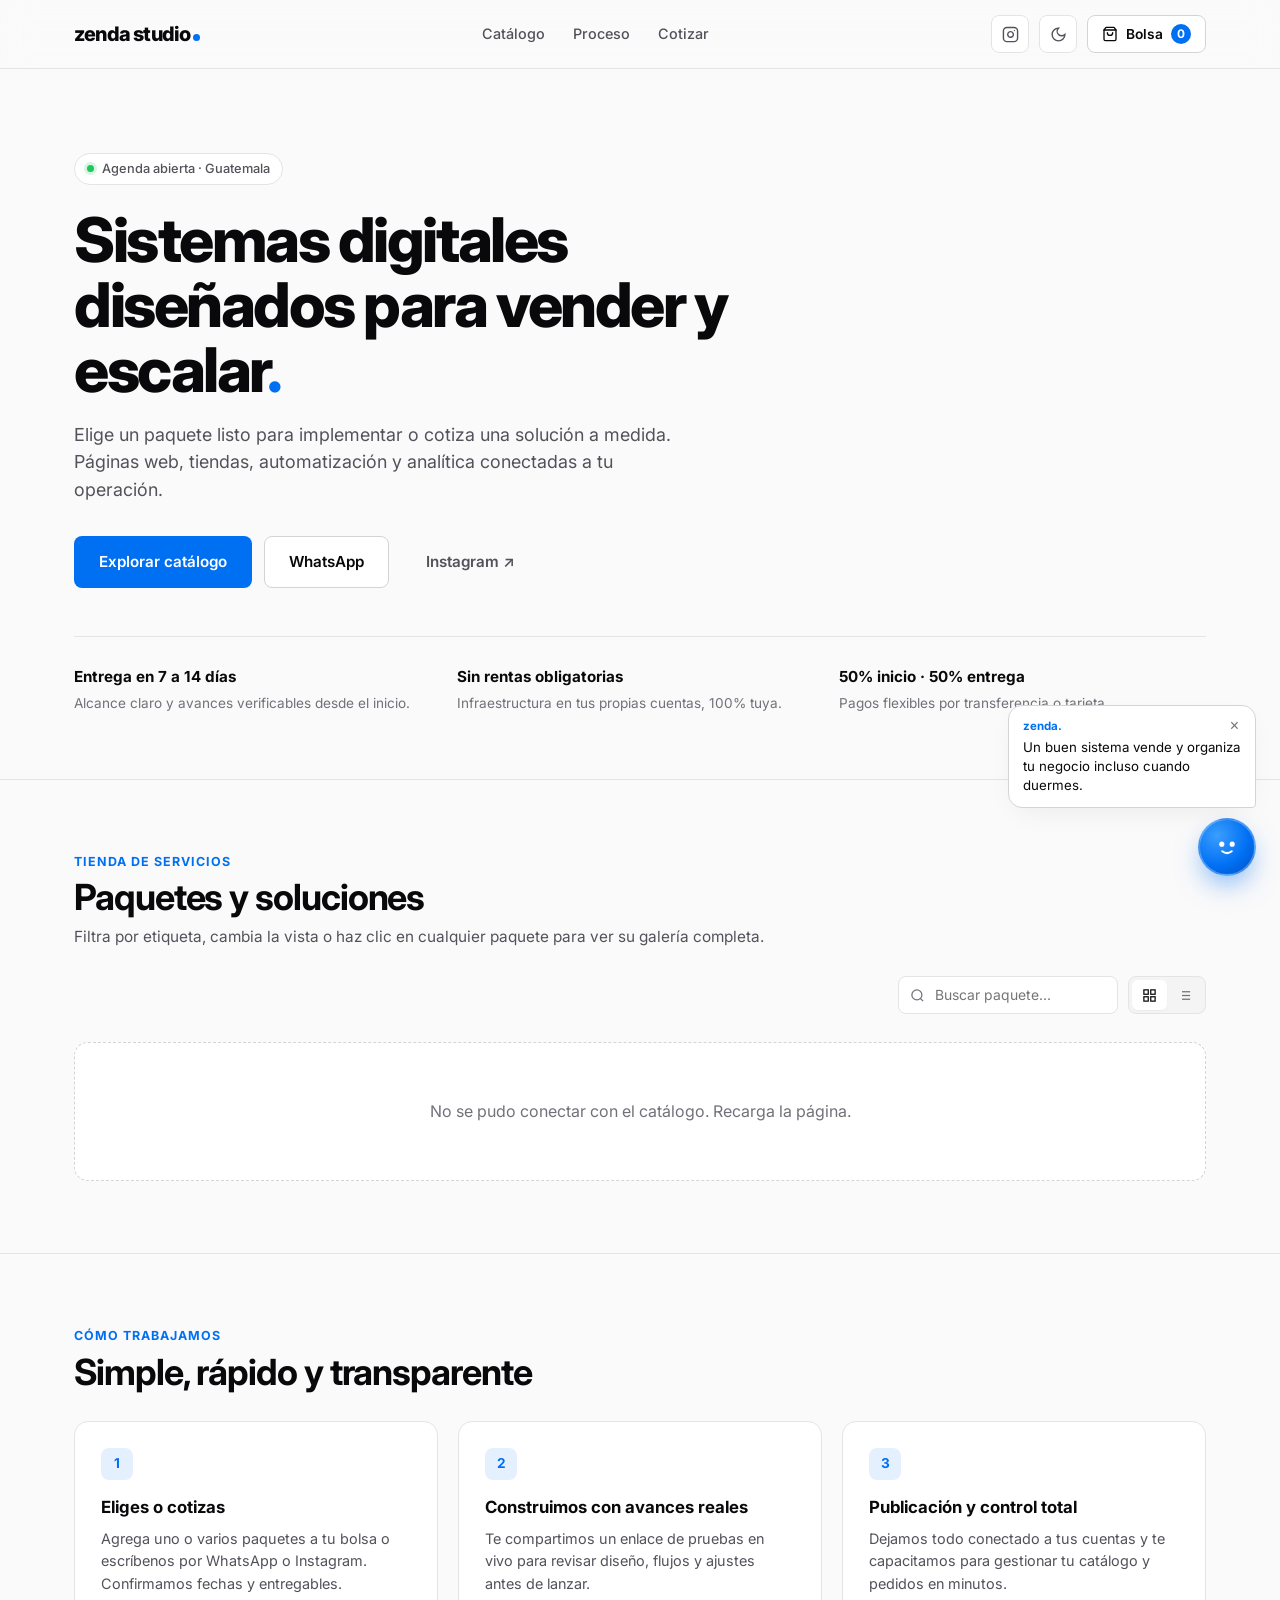
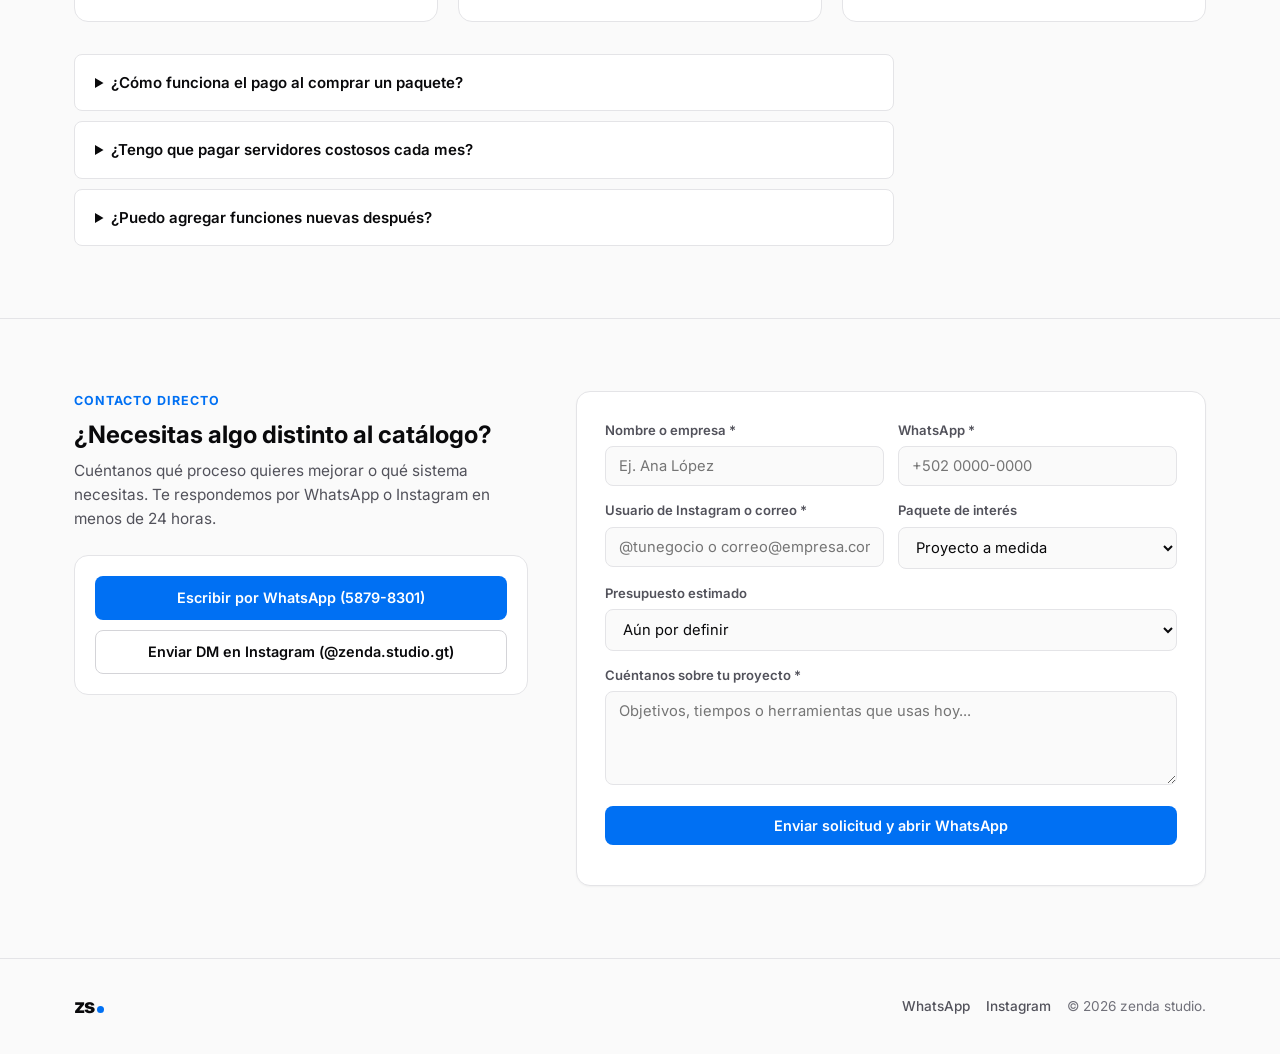
==== docs/index.html @ 456b0c7e "Agregar carita interactiva de marca, Instagram, WhatsApp 58798301 y animaciones suaves" ====
<!DOCTYPE html>
<html lang="es" data-theme="light">
<head>
  <meta charset="UTF-8" />
  <meta name="viewport" content="width=device-width, initial-scale=1.0" />
  <title>zenda studio. — Sistemas Web y Soluciones Digitales</title>
  <meta name="description" content="Tienda de paquetes de desarrollo web, automatización, analítica y sistemas a medida por Zenda Studio." />
  <link rel="preconnect" href="https://fonts.googleapis.com">
  <link href="https://fonts.googleapis.com/css2?family=Inter:wght@400;500;600;700;800&display=swap" rel="stylesheet">
  <link rel="stylesheet" href="css/styles.css" />
</head>
<body>
  <div id="promo-bar" class="promo-bar" hidden></div>

  <header class="navbar">
    <div class="container nav-inner">
      <a href="#" class="brand-logo"><span>zenda studio</span><span class="brand-dot"></span></a>

      <nav class="nav-center">
        <a href="#catalogo">Catálogo</a>
        <a href="#proceso">Proceso</a>
        <a href="#cotizar">Cotizar</a>
      </nav>

      <div class="nav-actions">
        <a href="https://www.instagram.com/zenda.studio.gt/" target="_blank" rel="noopener" class="icon-btn" title="Instagram @zenda.studio.gt" aria-label="Instagram">
          <svg width="17" height="17" viewBox="0 0 24 24" fill="none" stroke="currentColor" stroke-width="2" stroke-linecap="round" stroke-linejoin="round"><rect width="20" height="20" x="2" y="2" rx="5" ry="5"/><path d="M16 11.37A4 4 0 1 1 12.63 8 4 4 0 0 1 16 11.37z"/><line x1="17.5" x2="17.51" y1="6.5" y2="6.5"/></svg>
        </a>
        <button id="theme-toggle" class="icon-btn" type="button" title="Cambiar tema" aria-label="Cambiar modo oscuro o claro"></button>
        <button id="cart-open-btn" class="cart-trigger" type="button">
          <svg width="16" height="16" viewBox="0 0 24 24" fill="none" stroke="currentColor" stroke-width="2" stroke-linecap="round" stroke-linejoin="round"><path d="M6 2 3 6v14a2 2 0 0 0 2 2h14a2 2 0 0 0 2-2V6l-3-4Z"/><path d="M3 6h18"/><path d="M16 10a4 4 0 0 1-8 0"/></svg>
          <span>Bolsa</span>
          <span id="cart-count" class="cart-count">0</span>
        </button>
      </div>
    </div>
  </header>

  <main>
    <section class="hero">
      <div class="container">
        <div class="hero-wrap reveal in-view">
          <div class="hero-pill">
            <span class="status-dot"></span>
            <span>Agenda abierta &middot; Guatemala</span>
          </div>
          <h1 id="hero-title">Sistemas digitales diseñados para vender y escalar<span class="text-accent">.</span></h1>
          <p id="hero-subtitle">Elige un paquete listo para implementar o cotiza una solución a medida. Páginas web, tiendas, automatización y analítica conectadas a tu operación.</p>
          <div class="hero-actions">
            <a href="#catalogo" class="btn btn-primary btn-lg">Explorar catálogo</a>
            <a href="#" id="hero-whatsapp" class="btn btn-secondary btn-lg" target="_blank" rel="noopener">WhatsApp</a>
            <a href="https://www.instagram.com/zenda.studio.gt/" id="hero-instagram" class="btn btn-ghost btn-lg" target="_blank" rel="noopener">Instagram &nearr;</a>
          </div>
        </div>

        <div class="trust-bar reveal">
          <div class="trust-item">
            <strong>Entrega en 7 a 14 días</strong>
            <span>Alcance claro y avances verificables desde el inicio.</span>
          </div>
          <div class="trust-item">
            <strong>Sin rentas obligatorias</strong>
            <span>Infraestructura en tus propias cuentas, 100% tuya.</span>
          </div>
          <div class="trust-item">
            <strong>50% inicio · 50% entrega</strong>
            <span>Pagos flexibles por transferencia o tarjeta.</span>
          </div>
        </div>
      </div>
    </section>

    <section id="catalogo" class="section">
      <div class="container">
        <div class="section-header reveal">
          <div>
            <span class="section-kicker">Tienda de servicios</span>
            <h2>Paquetes y soluciones</h2>
            <p class="section-sub">Filtra por etiqueta, cambia la vista o haz clic en cualquier paquete para ver su galería completa.</p>
          </div>
        </div>

        <div class="catalog-toolbar reveal">
          <div id="filtros-categorias" class="tag-bar"></div>

          <div class="toolbar-right">
            <div class="search-box">
              <svg width="15" height="15" viewBox="0 0 24 24" fill="none" stroke="currentColor" stroke-width="2"><circle cx="11" cy="11" r="8"/><path d="m21 21-4.3-4.3"/></svg>
              <input type="search" id="search-input" placeholder="Buscar paquete..." />
            </div>

            <div class="view-switch" role="group" aria-label="Tipo de vista">
              <button type="button" class="active" data-view="grid" title="Vista cuadrícula">
                <svg width="15" height="15" viewBox="0 0 24 24" fill="none" stroke="currentColor" stroke-width="2"><rect x="3" y="3" width="7" height="7"/><rect x="14" y="3" width="7" height="7"/><rect x="14" y="14" width="7" height="7"/><rect x="3" y="14" width="7" height="7"/></svg>
              </button>
              <button type="button" data-view="list" title="Vista lista">
                <svg width="15" height="15" viewBox="0 0 24 24" fill="none" stroke="currentColor" stroke-width="2"><line x1="8" y1="6" x2="21" y2="6"/><line x1="8" y1="12" x2="21" y2="12"/><line x1="8" y1="18" x2="21" y2="18"/><line x1="3" y1="6" x2="3.01" y2="6"/><line x1="3" y1="12" x2="3.01" y2="12"/><line x1="3" y1="18" x2="3.01" y2="18"/></svg>
              </button>
            </div>
          </div>
        </div>

        <div id="catalogo-grid" class="catalog-grid">
          <div class="empty-state">Cargando catálogo...</div>
        </div>
      </div>
    </section>

    <section id="proceso" class="section">
      <div class="container">
        <div class="section-header reveal">
          <div>
            <span class="section-kicker">Cómo trabajamos</span>
            <h2>Simple, rápido y transparente</h2>
          </div>
        </div>

        <div class="steps-grid reveal">
          <div class="step-card">
            <span class="step-num">1</span>
            <h3>Eliges o cotizas</h3>
            <p>Agrega uno o varios paquetes a tu bolsa o escríbenos por WhatsApp o Instagram. Confirmamos fechas y entregables.</p>
          </div>
          <div class="step-card">
            <span class="step-num">2</span>
            <h3>Construimos con avances reales</h3>
            <p>Te compartimos un enlace de pruebas en vivo para revisar diseño, flujos y ajustes antes de lanzar.</p>
          </div>
          <div class="step-card">
            <span class="step-num">3</span>
            <h3>Publicación y control total</h3>
            <p>Dejamos todo conectado a tus cuentas y te capacitamos para gestionar tu catálogo y pedidos en minutos.</p>
          </div>
        </div>

        <div class="faq-list reveal">
          <details class="faq-item">
            <summary>¿Cómo funciona el pago al comprar un paquete?</summary>
            <p>Confirmas tu pedido en la bolsa, se genera tu orden y puedes iniciar con el 50% de anticipo (transferencia o link de pago) y el 50% restante contra entrega.</p>
          </details>
          <details class="faq-item">
            <summary>¿Tengo que pagar servidores costosos cada mes?</summary>
            <p>En nuestros paquetes estándar trabajamos con infraestructura cloud de costo cero de mantenimiento mensual, pagando solo tu dominio si deseas uno propio.</p>
          </details>
          <details class="faq-item">
            <summary>¿Puedo agregar funciones nuevas después?</summary>
            <p>Sí, todo queda modular para escalar con integraciones de CRM, WhatsApp, facturación o reportes cuando tu negocio lo necesite.</p>
          </details>
        </div>
      </div>
    </section>

    <section id="cotizar" class="section">
      <div class="container quote-grid reveal">
        <div>
          <span class="section-kicker">Contacto directo</span>
          <h2>¿Necesitas algo distinto al catálogo?</h2>
          <p class="section-sub">Cuéntanos qué proceso quieres mejorar o qué sistema necesitas. Te respondemos por WhatsApp o Instagram en menos de 24 horas.</p>

          <div class="contact-card">
            <a href="#" id="direct-whatsapp" class="btn btn-primary btn-full" target="_blank" rel="noopener">Escribir por WhatsApp (5879-8301)</a>
            <a href="https://www.instagram.com/zenda.studio.gt/" id="direct-instagram" class="btn btn-secondary btn-full" target="_blank" rel="noopener">Enviar DM en Instagram (@zenda.studio.gt)</a>
          </div>
        </div>

        <form id="quote-form" class="form-card">
          <div class="form-row">
            <div class="field"><label for="nombre">Nombre o empresa *</label><input type="text" id="nombre" required placeholder="Ej. Ana López" /></div>
            <div class="field"><label for="telefono">WhatsApp *</label><input type="tel" id="telefono" required placeholder="+502 0000-0000" /></div>
          </div>
          <div class="form-row">
            <div class="field"><label for="correo">Usuario de Instagram o correo *</label><input type="text" id="correo" required placeholder="@tunegocio o correo@empresa.com" /></div>
            <div class="field"><label for="paquete">Paquete de interés</label><select id="paquete"><option value="Proyecto a medida">Proyecto a medida</option></select></div>
          </div>
          <div class="field">
            <label for="presupuesto">Presupuesto estimado</label>
            <select id="presupuesto">
              <option value="Por definir">Aún por definir</option>
              <option value="Menos de Q1,500">Menos de Q1,500</option>
              <option value="Q1,500 - Q3,500">Q1,500 - Q3,500</option>
              <option value="Q3,500 - Q7,000">Q3,500 - Q7,000</option>
              <option value="Más de Q7,000">Más de Q7,000</option>
            </select>
          </div>
          <div class="field"><label for="mensaje">Cuéntanos sobre tu proyecto *</label><textarea id="mensaje" rows="4" required placeholder="Objetivos, tiempos o herramientas que usas hoy..."></textarea></div>
          <button type="submit" id="btn-submit" class="btn btn-primary btn-full">Enviar solicitud y abrir WhatsApp</button>
          <p id="form-status" class="status-msg"></p>
        </form>
      </div>
    </section>
  </main>

  <footer class="footer">
    <div class="container footer-inner">
      <div class="brand-logo"><span>zs</span><span id="secret-dot" class="brand-dot" title="zenda studio"></span></div>
      <div class="footer-links">
        <a href="#" id="footer-whatsapp" target="_blank" rel="noopener">WhatsApp</a>
        <a href="https://www.instagram.com/zenda.studio.gt/" target="_blank" rel="noopener">Instagram</a>
        <span>&copy; <span id="year"></span> zenda studio.</span>
      </div>
    </div>
  </footer>

  <!-- Carrito deslizable -->
  <div id="cart-overlay" class="overlay" hidden>
    <aside class="drawer" role="dialog" aria-label="Bolsa de compra">
      <div class="drawer-header">
        <div>
          <h3 style="font-size:1.15rem;">Tu bolsa</h3>
          <span style="font-size:0.82rem; color:var(--text-muted);">Revisa tus paquetes y confirma tu orden</span>
        </div>
        <button id="cart-close-btn" class="icon-btn" type="button">&times;</button>
      </div>

      <div id="cart-items" class="cart-list"></div>

      <div id="cart-checkout-area" hidden>
        <div class="cart-total-row">
          <span>Total estimado</span>
          <strong id="cart-total" class="text-accent">Q0</strong>
        </div>

        <form id="checkout-form">
          <div class="field"><label>Nombre o empresa *</label><input type="text" id="chk-nombre" required placeholder="Ej. María Gómez" /></div>
          <div class="form-row">
            <div class="field"><label>WhatsApp *</label><input type="tel" id="chk-tel" required placeholder="+502 0000-0000" /></div>
            <div class="field"><label>Instagram o correo *</label><input type="text" id="chk-correo" required placeholder="@tunegocio o correo" /></div>
          </div>
          <div class="field">
            <label>Forma de pago</label>
            <select id="chk-pago">
              <option value="50% Anticipo (Transferencia)">50% Anticipo (Transferencia bancaria)</option>
              <option value="Pago completo (Transferencia)">Pago completo (Transferencia)</option>
              <option value="Link de pago con Tarjeta">Link de pago con Tarjeta</option>
            </select>
          </div>
          <div class="field"><label>Notas adicionales (opcional)</label><input type="text" id="chk-notas" placeholder="Ej. Fecha ideal de entrega..." /></div>
          <button type="submit" id="btn-checkout" class="btn btn-primary btn-full">Confirmar pedido</button>
          <p id="chk-status" class="status-msg"></p>
        </form>
      </div>
    </aside>
  </div>

  <!-- Modal Galería -->
  <div id="service-modal" class="modal-overlay" hidden>
    <div class="modal-card" role="dialog" aria-modal="true">
      <button type="button" id="modal-close" class="modal-close">&times;</button>
      <div id="modal-media" class="modal-media"></div>
      <div id="modal-thumbs" class="modal-thumbs"></div>
      <div class="modal-body">
        <span id="modal-cat" class="section-kicker"></span>
        <div class="card-head">
          <h3 id="modal-title" style="font-size:1.45rem;"></h3>
          <span id="modal-price" class="card-price" style="font-size:1.35rem;"></span>
        </div>
        <p id="modal-desc" class="card-desc"></p>
        <ul id="modal-features" class="feature-list"></ul>
        <div class="modal-actions">
          <button type="button" id="modal-add-btn" class="btn btn-primary">Agregar a la bolsa</button>
          <a href="#" id="modal-wa-btn" target="_blank" rel="noopener" class="btn btn-secondary">WhatsApp</a>
          <a href="https://www.instagram.com/zenda.studio.gt/" target="_blank" rel="noopener" class="btn btn-ghost">Instagram &nearr;</a>
        </div>
      </div>
    </div>
  </div>

  <!-- CARITA ANIMADA (El punto azul de zenda studio.) -->
  <div id="zenda-bot" class="zenda-bot" aria-live="polite">
    <div id="bot-bubble" class="bot-bubble">
      <div class="bot-bubble-head">
        <span>zenda.</span>
        <button type="button" id="bot-close" class="bot-close" aria-label="Ocultar mensaje">&times;</button>
      </div>
      <div id="bot-msg">Un buen sistema vende y organiza tu negocio incluso cuando duermes.</div>
      <div id="bot-actions" class="bot-bubble-actions" hidden>
        <a href="#" id="bot-wa" class="bot-chip primary" target="_blank" rel="noopener">WhatsApp</a>
        <a href="https://www.instagram.com/zenda.studio.gt/" class="bot-chip" target="_blank" rel="noopener">Instagram</a>
      </div>
    </div>

    <button type="button" id="bot-orb" class="bot-orb" aria-label="Asistente Zenda Studio">
      <svg viewBox="0 0 36 36" fill="none">
        <g class="bot-eye-group">
          <circle id="eye-l" cx="12.5" cy="15" r="2.7" fill="#ffffff" />
          <circle id="eye-r" cx="23.5" cy="15" r="2.7" fill="#ffffff" />
        </g>
        <path id="bot-mouth" d="M13 22.5 Q18 26.5 23 22.5" stroke="#ffffff" stroke-width="2.2" stroke-linecap="round" fill="none" />
      </svg>
    </button>
  </div>

  <div id="toast" class="toast" hidden></div>
  <script src="js/app.js"></script>
</body>
</html>
---- docs/css/styles.css ----
:root {
  --accent: #0070f3;
  --accent-hover: #005fd1;
  --accent-soft: rgba(0, 112, 243, 0.1);
  --radius-sm: 8px;
  --radius: 14px;
  --radius-lg: 20px;
  --font: 'Inter', -apple-system, BlinkMacSystemFont, 'Segoe UI', sans-serif;
  --transition: 0.22s cubic-bezier(0.2, 0.8, 0.2, 1);
}

[data-theme="light"] {
  --bg: #fafafa;
  --surface: #ffffff;
  --surface-subtle: #f4f4f5;
  --text: #09090b;
  --text-secondary: #52525b;
  --text-muted: #71717a;
  --border: #e4e4e7;
  --border-strong: #d4d4d8;
  --nav-bg: rgba(250, 250, 250, 0.82);
  --shadow-sm: 0 1px 2px rgba(0, 0, 0, 0.04);
  --shadow-md: 0 10px 30px -10px rgba(0, 0, 0, 0.08);
  --shadow-lg: 0 24px 48px -12px rgba(0, 0, 0, 0.14);
}

[data-theme="dark"] {
  --bg: #09090b;
  --surface: #111114;
  --surface-subtle: #18181c;
  --text: #fafafa;
  --text-secondary: #a1a1aa;
  --text-muted: #71717a;
  --border: rgba(255, 255, 255, 0.09);
  --border-strong: rgba(255, 255, 255, 0.17);
  --nav-bg: rgba(9, 9, 11, 0.8);
  --shadow-sm: 0 1px 2px rgba(0, 0, 0, 0.4);
  --shadow-md: 0 12px 32px -10px rgba(0, 0, 0, 0.55);
  --shadow-lg: 0 24px 56px -12px rgba(0, 0, 0, 0.75);
}

* { box-sizing: border-box; margin: 0; padding: 0; }
html { scroll-behavior: smooth; }
body {
  font-family: var(--font);
  background: var(--bg);
  color: var(--text);
  line-height: 1.55;
  -webkit-font-smoothing: antialiased;
  transition: background-color 0.25s ease, color 0.25s ease;
}

.container { max-width: 1180px; margin: 0 auto; padding: 0 24px; }
.text-accent { color: var(--accent); }
[hidden] { display: none !important; }

/* Animación suave al hacer scroll */
.reveal {
  opacity: 0;
  transform: translateY(18px);
  transition: opacity 0.55s ease, transform 0.55s cubic-bezier(0.2, 0.8, 0.2, 1);
}
.reveal.in-view { opacity: 1; transform: translateY(0); }

/* Banner */
.promo-bar {
  background: var(--text); color: var(--bg);
  text-align: center; padding: 9px 16px; font-size: 0.84rem; font-weight: 500;
}

/* Navbar */
.navbar {
  position: sticky; top: 0; z-index: 100;
  background: var(--nav-bg);
  backdrop-filter: blur(16px); -webkit-backdrop-filter: blur(16px);
  border-bottom: 1px solid var(--border);
}
.nav-inner { height: 68px; display: flex; align-items: center; justify-content: space-between; gap: 16px; }
.brand-logo {
  display: inline-flex; align-items: baseline; gap: 3px;
  text-decoration: none; color: var(--text);
  font-weight: 800; font-size: 1.25rem; letter-spacing: -0.04em; user-select: none;
}
.brand-dot {
  width: 7px; height: 7px; border-radius: 50%;
  background: var(--accent); display: inline-block; transition: transform 0.15s ease;
}
.brand-dot:active { transform: scale(1.6); }

.nav-center { display: flex; align-items: center; gap: 28px; }
.nav-center a { text-decoration: none; color: var(--text-secondary); font-size: 0.9rem; font-weight: 500; transition: color var(--transition); }
.nav-center a:hover { color: var(--text); }
.nav-actions { display: flex; align-items: center; gap: 10px; }

/* Botones */
.btn {
  display: inline-flex; align-items: center; justify-content: center; gap: 8px;
  padding: 10px 18px; border-radius: var(--radius-sm);
  font-family: inherit; font-size: 0.9rem; font-weight: 600;
  text-decoration: none; cursor: pointer; border: 1px solid transparent;
  transition: all var(--transition); white-space: nowrap;
}
.btn-sm { padding: 8px 13px; font-size: 0.83rem; }
.btn-lg { padding: 13px 24px; font-size: 0.95rem; }
.btn-full { width: 100%; }
.btn-primary { background: var(--accent); color: #ffffff; }
.btn-primary:hover { background: var(--accent-hover); transform: translateY(-1px); box-shadow: 0 8px 20px -6px rgba(0,112,243,0.45); }
.btn-secondary { background: var(--surface); color: var(--text); border-color: var(--border-strong); }
.btn-secondary:hover { background: var(--surface-subtle); border-color: var(--text-muted); transform: translateY(-1px); }
.btn-ghost { background: transparent; color: var(--text-secondary); }
.btn-ghost:hover { background: var(--surface-subtle); color: var(--text); }
.btn-danger { background: rgba(239, 68, 68, 0.12); color: #ef4444; }
.btn-danger:hover { background: #ef4444; color: #ffffff; }

.icon-btn {
  width: 38px; height: 38px; border-radius: var(--radius-sm);
  border: 1px solid var(--border); background: var(--surface);
  color: var(--text-secondary); cursor: pointer;
  display: inline-flex; align-items: center; justify-content: center;
  transition: all var(--transition); text-decoration: none;
}
.icon-btn:hover { color: var(--text); border-color: var(--border-strong); background: var(--surface-subtle); }

.cart-trigger {
  display: inline-flex; align-items: center; gap: 8px;
  height: 38px; padding: 0 14px; border-radius: var(--radius-sm);
  border: 1px solid var(--border-strong); background: var(--surface);
  color: var(--text); font-family: inherit; font-size: 0.86rem; font-weight: 600;
  cursor: pointer; transition: all var(--transition);
}
.cart-trigger:hover { border-color: var(--accent); }
.cart-count {
  min-width: 20px; height: 20px; padding: 0 6px; border-radius: 99px;
  background: var(--accent); color: #fff; font-size: 0.74rem; font-weight: 700;
  display: inline-flex; align-items: center; justify-content: center;
}

/* Hero */
.hero { padding: 84px 0 64px; }
.hero-wrap { max-width: 760px; }
.hero-pill {
  display: inline-flex; align-items: center; gap: 8px;
  padding: 5px 12px; border-radius: 99px;
  border: 1px solid var(--border); background: var(--surface);
  font-size: 0.8rem; font-weight: 500; color: var(--text-secondary); margin-bottom: 22px;
}
.status-dot { width: 7px; height: 7px; border-radius: 50%; background: #22c55e; box-shadow: 0 0 0 3px rgba(34,197,94,0.18); }
.hero h1 { font-size: clamp(2.4rem, 5.4vw, 3.85rem); font-weight: 800; line-height: 1.06; letter-spacing: -0.04em; margin-bottom: 18px; }
.hero p { font-size: 1.12rem; color: var(--text-secondary); max-width: 600px; margin-bottom: 32px; }
.hero-actions { display: flex; flex-wrap: wrap; gap: 12px; margin-bottom: 48px; }

.trust-bar {
  display: grid; grid-template-columns: repeat(3, 1fr); gap: 16px;
  padding-top: 28px; border-top: 1px solid var(--border);
}
.trust-item strong { display: block; font-size: 0.95rem; margin-bottom: 2px; }
.trust-item span { font-size: 0.85rem; color: var(--text-muted); }

/* Secciones */
.section { padding: 72px 0; border-top: 1px solid var(--border); }
.section-header { display: flex; justify-content: space-between; align-items: flex-end; flex-wrap: wrap; gap: 20px; margin-bottom: 28px; }
.section-kicker { font-size: 0.78rem; font-weight: 700; text-transform: uppercase; letter-spacing: 0.08em; color: var(--accent); margin-bottom: 6px; display: block; }
.section-header h2 { font-size: clamp(1.7rem, 3vw, 2.25rem); letter-spacing: -0.03em; line-height: 1.15; }
.section-sub { color: var(--text-secondary); font-size: 0.96rem; margin-top: 6px; }

/* Toolbar catálogo */
.catalog-toolbar { display: flex; justify-content: space-between; align-items: center; flex-wrap: wrap; gap: 14px; margin-bottom: 28px; }
.tag-bar { display: flex; flex-wrap: wrap; gap: 8px; }
.tag-pill {
  padding: 7px 14px; border-radius: 99px; border: 1px solid var(--border);
  background: var(--surface); color: var(--text-secondary);
  font-family: inherit; font-size: 0.83rem; font-weight: 500; cursor: pointer; transition: all var(--transition);
}
.tag-pill:hover { border-color: var(--border-strong); color: var(--text); }
.tag-pill.active { background: var(--text); color: var(--bg); border-color: var(--text); }

.toolbar-right { display: flex; align-items: center; gap: 10px; flex-wrap: wrap; }
.search-box { position: relative; display: flex; align-items: center; }
.search-box svg { position: absolute; left: 12px; color: var(--text-muted); pointer-events: none; }
.search-box input {
  height: 38px; padding: 0 12px 0 36px; border-radius: var(--radius-sm);
  border: 1px solid var(--border); background: var(--surface);
  color: var(--text); font-family: inherit; font-size: 0.87rem; width: 220px;
}
.search-box input:focus { outline: none; border-color: var(--accent); }

.view-switch {
  display: inline-flex; padding: 3px; border-radius: var(--radius-sm);
  background: var(--surface-subtle); border: 1px solid var(--border);
}
.view-switch button {
  border: none; background: transparent; color: var(--text-muted);
  height: 30px; padding: 0 10px; border-radius: 6px; cursor: pointer;
  display: inline-flex; align-items: center; gap: 6px;
  font-family: inherit; font-size: 0.8rem; font-weight: 500; transition: all var(--transition);
}
.view-switch button.active { background: var(--surface); color: var(--text); box-shadow: var(--shadow-sm); }

/* Tarjetas */
.catalog-grid { display: grid; grid-template-columns: repeat(auto-fill, minmax(330px, 1fr)); gap: 22px; }
.catalog-grid.view-list { grid-template-columns: 1fr; gap: 16px; }

.product-card {
  background: var(--surface); border: 1px solid var(--border); border-radius: var(--radius);
  overflow: hidden; display: flex; flex-direction: column; box-shadow: var(--shadow-sm);
  transition: transform var(--transition), box-shadow var(--transition), border-color var(--transition);
}
.product-card:hover { transform: translateY(-4px); box-shadow: var(--shadow-md); border-color: var(--border-strong); }
.product-card.featured { border-color: var(--accent); }

.catalog-grid.view-list .product-card { flex-direction: row; align-items: stretch; }
.catalog-grid.view-list .card-media { width: 310px; flex-shrink: 0; aspect-ratio: auto; min-height: 210px; }

.card-media { position: relative; aspect-ratio: 16/10; background: var(--surface-subtle); overflow: hidden; cursor: pointer; }
.card-media img, .card-media video, .card-media iframe { width: 100%; height: 100%; object-fit: cover; border: 0; display: block; transition: transform 0.45s ease; }
.product-card:hover .card-media img { transform: scale(1.04); }

.card-badges { position: absolute; top: 12px; left: 12px; right: 12px; display: flex; justify-content: space-between; align-items: center; pointer-events: none; }
.badge-cat { background: rgba(9, 9, 11, 0.72); backdrop-filter: blur(8px); color: #fff; font-size: 0.74rem; font-weight: 600; padding: 4px 10px; border-radius: 99px; }
.badge-star { background: var(--accent); color: #fff; font-size: 0.72rem; font-weight: 700; padding: 4px 10px; border-radius: 99px; }
.media-dots {
  position: absolute; bottom: 10px; left: 50%; transform: translateX(-50%);
  display: flex; gap: 5px; padding: 4px 8px; border-radius: 99px;
  background: rgba(9, 9, 11, 0.55); backdrop-filter: blur(6px);
}
.media-dot { width: 6px; height: 6px; border-radius: 50%; background: rgba(255,255,255,0.45); transition: all 0.25s; }
.media-dot.active { background: #fff; width: 16px; border-radius: 99px; }

.card-content { padding: 20px 22px 22px; display: flex; flex-direction: column; flex: 1; }
.card-head { display: flex; justify-content: space-between; align-items: flex-start; gap: 12px; margin-bottom: 8px; }
.card-title { font-size: 1.12rem; font-weight: 700; letter-spacing: -0.02em; line-height: 1.3; }
.card-price { font-size: 1.15rem; font-weight: 800; color: var(--accent); white-space: nowrap; }
.card-desc { font-size: 0.9rem; color: var(--text-secondary); margin-bottom: 16px; }

.feature-list { list-style: none; display: grid; gap: 7px; margin-bottom: 20px; flex: 1; }
.feature-list li { display: flex; align-items: flex-start; gap: 8px; font-size: 0.86rem; color: var(--text); }
.feature-list svg { color: var(--accent); flex-shrink: 0; margin-top: 3px; }
.card-footer { display: grid; grid-template-columns: 1fr auto; gap: 8px; }

/* Proceso & FAQ */
.steps-grid { display: grid; grid-template-columns: repeat(3, 1fr); gap: 20px; margin-bottom: 32px; }
.step-card { background: var(--surface); border: 1px solid var(--border); border-radius: var(--radius); padding: 26px; transition: transform var(--transition); }
.step-card:hover { transform: translateY(-2px); }
.step-num { width: 32px; height: 32px; border-radius: 8px; background: var(--accent-soft); color: var(--accent); font-size: 0.85rem; font-weight: 700; display: inline-flex; align-items: center; justify-content: center; margin-bottom: 14px; }
.step-card h3 { font-size: 1.05rem; margin-bottom: 8px; }
.step-card p { font-size: 0.9rem; color: var(--text-secondary); }

.faq-list { display: grid; gap: 10px; max-width: 820px; }
.faq-item { background: var(--surface); border: 1px solid var(--border); border-radius: var(--radius-sm); padding: 16px 20px; }
.faq-item summary { font-weight: 600; font-size: 0.94rem; cursor: pointer; }
.faq-item p { margin-top: 10px; font-size: 0.9rem; color: var(--text-secondary); }

/* Cotización */
.quote-grid { display: grid; grid-template-columns: 0.9fr 1.25fr; gap: 48px; align-items: start; }
.contact-card { margin-top: 24px; padding: 20px; border-radius: var(--radius); background: var(--surface); border: 1px solid var(--border); display: grid; gap: 10px; }
.form-card { background: var(--surface); border: 1px solid var(--border); border-radius: var(--radius); padding: 28px; box-shadow: var(--shadow-sm); }
.form-row { display: grid; grid-template-columns: 1fr 1fr; gap: 14px; }
.field { margin-bottom: 14px; }
.field label { display: block; font-size: 0.82rem; font-weight: 600; color: var(--text-secondary); margin-bottom: 6px; }
.field input, .field select, .field textarea {
  width: 100%; padding: 10px 13px; border-radius: var(--radius-sm);
  border: 1px solid var(--border); background: var(--bg);
  color: var(--text); font-family: inherit; font-size: 0.92rem; transition: border-color var(--transition);
}
.field input:focus, .field select:focus, .field textarea:focus { outline: none; border-color: var(--accent); }
.status-msg { margin-top: 12px; font-size: 0.88rem; font-weight: 500; }

/* Drawer Carrito */
.overlay { position: fixed; inset: 0; z-index: 250; background: rgba(0, 0, 0, 0.55); backdrop-filter: blur(6px); display: flex; justify-content: flex-end; }
.drawer { width: min(440px, 100%); height: 100%; background: var(--surface); border-left: 1px solid var(--border); display: flex; flex-direction: column; overflow-y: auto; padding: 24px; box-shadow: var(--shadow-lg); }
.drawer-header { display: flex; justify-content: space-between; align-items: center; padding-bottom: 16px; border-bottom: 1px solid var(--border); margin-bottom: 18px; }
.cart-list { display: grid; gap: 10px; margin-bottom: 20px; }
.cart-row { display: flex; justify-content: space-between; align-items: center; gap: 12px; padding: 12px; border-radius: var(--radius-sm); background: var(--surface-subtle); border: 1px solid var(--border); }
.qty-control { display: inline-flex; align-items: center; gap: 8px; }
.qty-btn { width: 26px; height: 26px; border-radius: 6px; border: 1px solid var(--border-strong); background: var(--surface); color: var(--text); cursor: pointer; font-weight: 600; }
.cart-total-row { display: flex; justify-content: space-between; align-items: center; padding: 14px 0; border-top: 1px solid var(--border); border-bottom: 1px solid var(--border); margin-bottom: 18px; font-size: 1.05rem; }

/* Modal Producto */
.modal-overlay { position: fixed; inset: 0; z-index: 240; background: rgba(0, 0, 0, 0.65); backdrop-filter: blur(8px); display: flex; align-items: center; justify-content: center; padding: 20px; }
.modal-card { background: var(--surface); border: 1px solid var(--border-strong); border-radius: var(--radius-lg); max-width: 820px; width: 100%; max-height: 92vh; overflow-y: auto; position: relative; box-shadow: var(--shadow-lg); }
.modal-close { position: absolute; top: 14px; right: 14px; z-index: 5; width: 36px; height: 36px; border-radius: 50%; border: 1px solid var(--border); background: var(--surface); color: var(--text); cursor: pointer; font-size: 1.2rem; display: grid; place-items: center; }
.modal-media { aspect-ratio: 16/9; background: var(--surface-subtle); overflow: hidden; }
.modal-media img, .modal-media video, .modal-media iframe { width: 100%; height: 100%; object-fit: cover; border: 0; display: block; }
.modal-thumbs { display: flex; gap: 8px; padding: 12px 24px 0; overflow-x: auto; }
.modal-thumb { width: 72px; height: 48px; border-radius: 8px; overflow: hidden; border: 2px solid transparent; cursor: pointer; flex-shrink: 0; background: var(--surface-subtle); display: grid; place-items: center; font-size: 0.7rem; font-weight: 700; color: var(--text-muted); }
.modal-thumb.active { border-color: var(--accent); }
.modal-thumb img { width: 100%; height: 100%; object-fit: cover; }
.modal-body { padding: 22px 28px 28px; }
.modal-actions { display: flex; flex-wrap: wrap; gap: 10px; margin-top: 22px; }

/* Footer */
.footer { padding: 32px 0; border-top: 1px solid var(--border); }
.footer-inner { display: flex; justify-content: space-between; align-items: center; flex-wrap: wrap; gap: 16px; font-size: 0.85rem; color: var(--text-muted); }
.footer-links { display: flex; align-items: center; gap: 16px; }
.footer-links a { color: var(--text-secondary); text-decoration: none; font-weight: 500; transition: color var(--transition); }
.footer-links a:hover { color: var(--accent); }

/* ================= MASCOTA / CARITA INTERACTIVA (EL PUNTO DE ZENDA) ================= */
.zenda-bot {
  position: fixed;
  right: 24px;
  bottom: 24px;
  z-index: 180;
  display: flex;
  flex-direction: column;
  align-items: flex-end;
  gap: 10px;
  pointer-events: none;
  transition: transform 0.42s cubic-bezier(0.34, 1.56, 0.64, 1);
}

.bot-bubble {
  pointer-events: auto;
  max-width: 248px;
  background: var(--surface);
  color: var(--text);
  border: 1px solid var(--border-strong);
  border-radius: 14px 14px 4px 14px;
  padding: 12px 14px;
  box-shadow: var(--shadow-md);
  font-size: 0.83rem;
  line-height: 1.42;
  position: relative;
  animation: popIn 0.3s cubic-bezier(0.2, 0.8, 0.2, 1);
}
.bot-bubble-head {
  display: flex; justify-content: space-between; align-items: center;
  margin-bottom: 4px; font-size: 0.72rem; font-weight: 700; color: var(--accent);
}
.bot-close {
  border: none; background: transparent; color: var(--text-muted);
  cursor: pointer; font-size: 1rem; line-height: 1; padding: 0 2px;
}
.bot-close:hover { color: var(--text); }
.bot-bubble-actions {
  display: flex; gap: 6px; margin-top: 10px; padding-top: 8px;
  border-top: 1px solid var(--border);
}
.bot-chip {
  flex: 1; text-align: center; text-decoration: none;
  padding: 6px 8px; border-radius: 6px; font-size: 0.76rem; font-weight: 600;
  background: var(--surface-subtle); color: var(--text);
  border: 1px solid var(--border); transition: all var(--transition);
}
.bot-chip:hover { border-color: var(--accent); color: var(--accent); }
.bot-chip.primary { background: var(--accent); color: #fff; border-color: var(--accent); }
.bot-chip.primary:hover { background: var(--accent-hover); color: #fff; }

.bot-orb {
  pointer-events: auto;
  width: 58px; height: 58px;
  border-radius: 50%;
  border: 2px solid rgba(255, 255, 255, 0.28);
  background: radial-gradient(circle at 32% 28%, #3b9eff 0%, var(--accent) 58%, #004ec2 100%);
  box-shadow: 0 12px 28px -6px rgba(0, 112, 243, 0.55);
  cursor: pointer;
  display: grid; place-items: center;
  animation: orbFloat 3.4s ease-in-out infinite;
  transition: transform 0.2s ease, box-shadow 0.2s ease;
  padding: 0;
}
.bot-orb:hover { box-shadow: 0 16px 34px -4px rgba(0, 112, 243, 0.68); }
.bot-orb svg { width: 34px; height: 34px; overflow: visible; }
.bot-eye-group { transform-origin: center; animation: botBlink 4.6s infinite; }

@keyframes orbFloat {
  0%, 100% { transform: translateY(0px); }
  50% { transform: translateY(-5px); }
}
@keyframes botBlink {
  0%, 94%, 100% { transform: scaleY(1); }
  97% { transform: scaleY(0.1); }
}
@keyframes popIn {
  from { opacity: 0; transform: translateY(8px) scale(0.96); }
  to { opacity: 1; transform: translateY(0) scale(1); }
}

.toast {
  position: fixed; bottom: 24px; left: 24px; z-index: 350;
  background: var(--text); color: var(--bg);
  padding: 10px 16px; border-radius: var(--radius-sm);
  font-size: 0.85rem; font-weight: 500; box-shadow: var(--shadow-lg);
}
.empty-state {
  grid-column: 1 / -1; text-align: center; padding: 56px 20px;
  color: var(--text-muted); background: var(--surface);
  border: 1px dashed var(--border-strong); border-radius: var(--radius);
}

@media (max-width: 900px) {
  .nav-center { display: none; }
  .trust-bar, .steps-grid, .quote-grid { grid-template-columns: 1fr; }
  .catalog-grid.view-list .product-card { flex-direction: column; }
  .catalog-grid.view-list .card-media { width: 100%; aspect-ratio: 16/10; }
}
@media (max-width: 600px) {
  .form-row { grid-template-columns: 1fr; }
  .search-box input { width: 100%; }
  .catalog-grid { grid-template-columns: 1fr; }
  .zenda-bot { right: 14px; bottom: 14px; }
  .bot-bubble { max-width: 220px; }
}
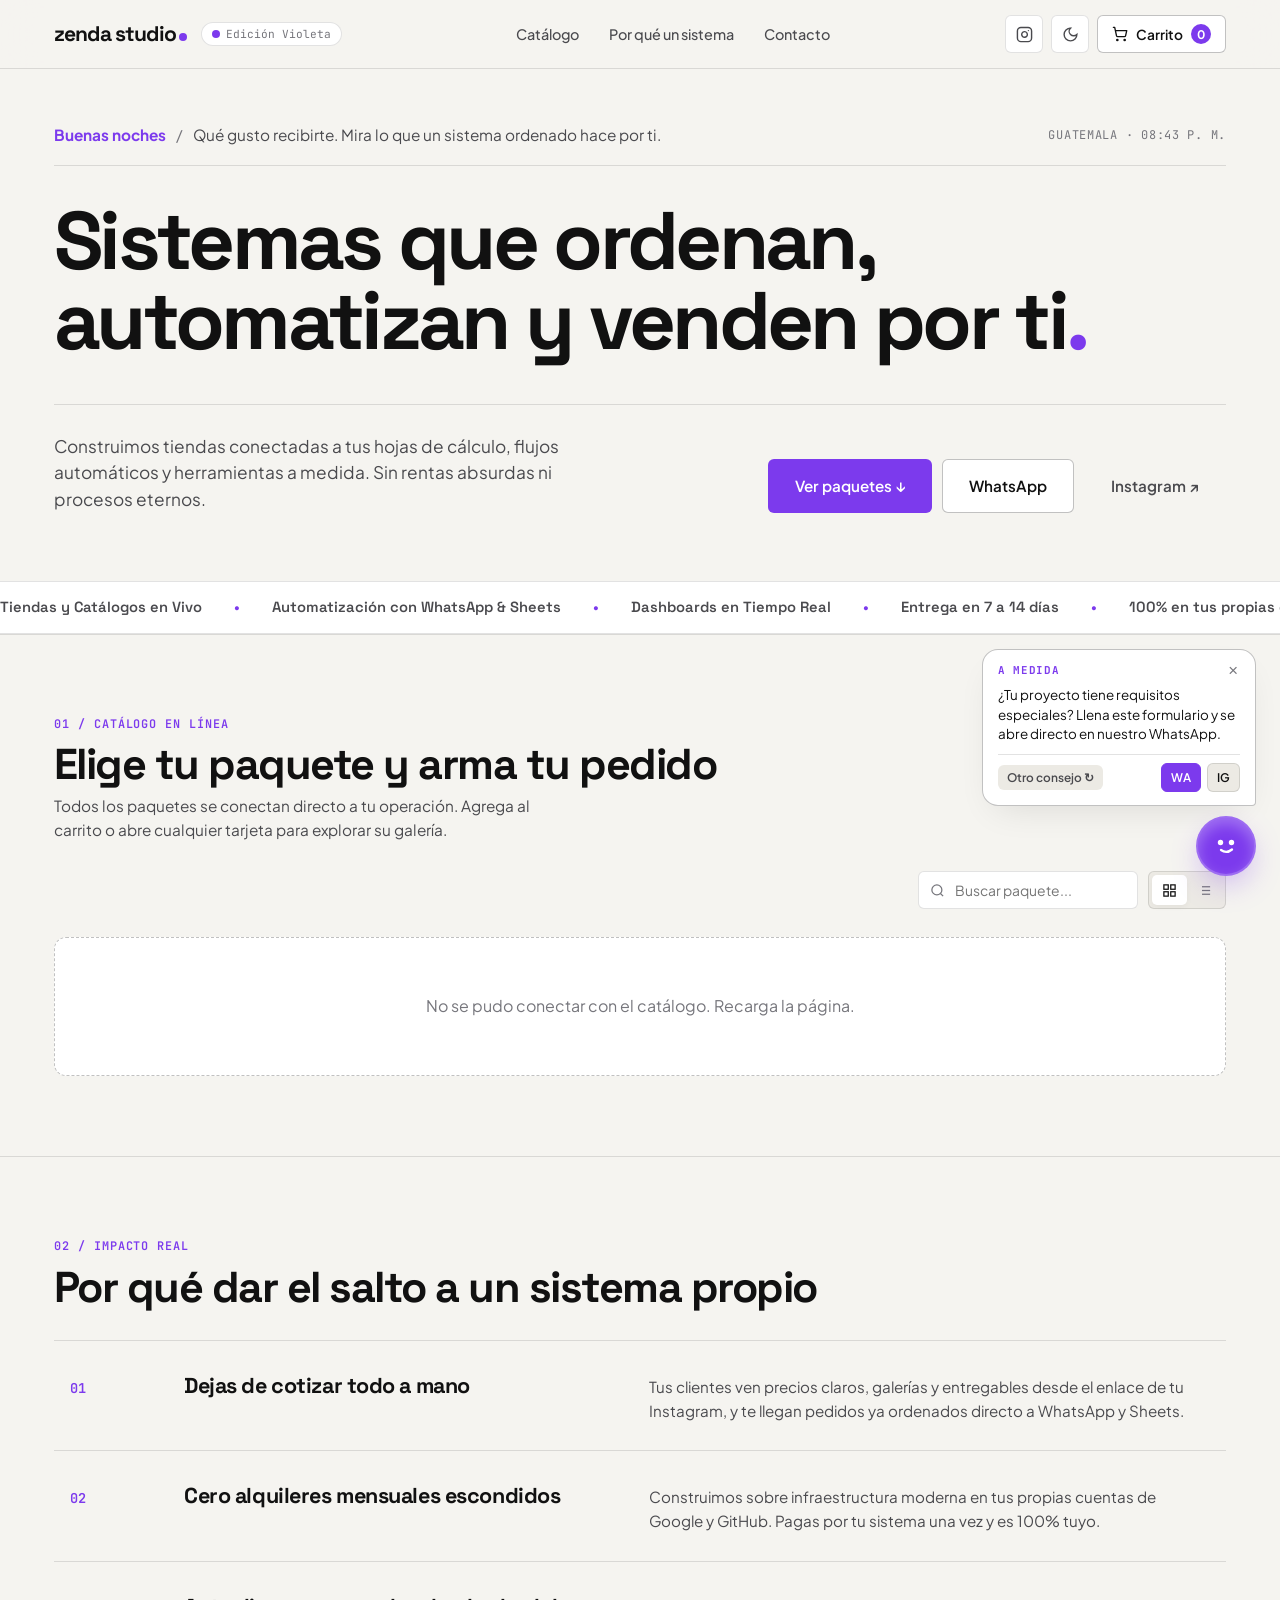
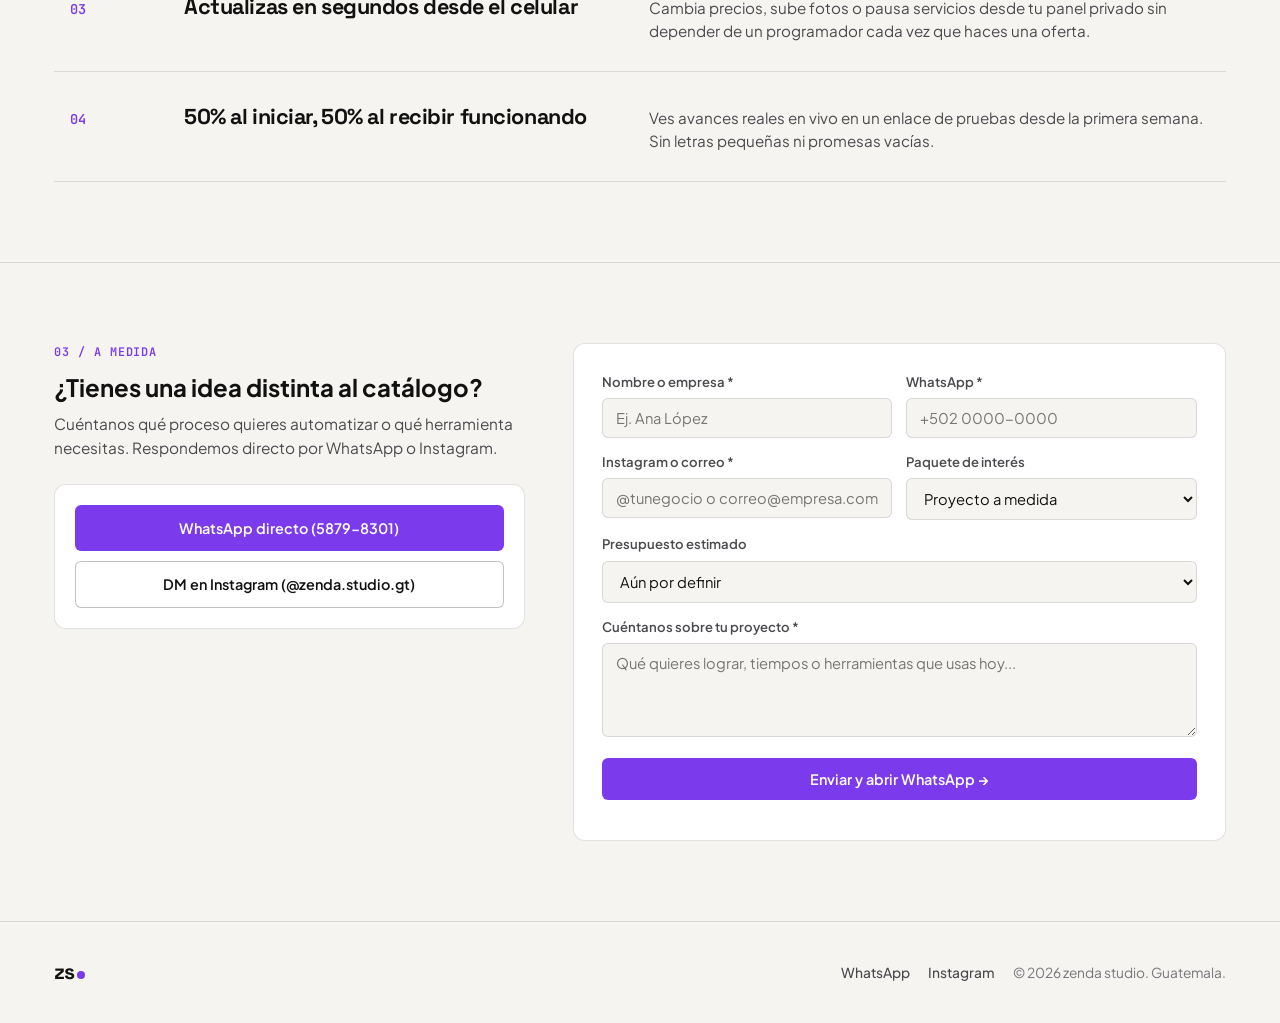
==== commit 5f437ebf: "Diseño editorial suizo, color aleatorio por visita, saludo dinámico, Carrito y amiguito interactivo" ====
--- a/docs/index.html
+++ b/docs/index.html
@@ -3,10 +3,10 @@
 <head>
   <meta charset="UTF-8" />
   <meta name="viewport" content="width=device-width, initial-scale=1.0" />
-  <title>zenda studio. — Sistemas Web y Soluciones Digitales</title>
-  <meta name="description" content="Tienda de paquetes de desarrollo web, automatización, analítica y sistemas a medida por Zenda Studio." />
+  <title>zenda studio. — Sistemas Web y Automatización</title>
+  <meta name="description" content="Tienda de paquetes de desarrollo web, automatización, analítica y sistemas a medida en Guatemala por Zenda Studio." />
   <link rel="preconnect" href="https://fonts.googleapis.com">
-  <link href="https://fonts.googleapis.com/css2?family=Inter:wght@400;500;600;700;800&display=swap" rel="stylesheet">
+  <link href="https://fonts.googleapis.com/css2?family=JetBrains+Mono:wght@500;600&family=Plus+Jakarta+Sans:wght@400;500;600;700&family=Space+Grotesk:wght@600;700&display=swap" rel="stylesheet">
   <link rel="stylesheet" href="css/styles.css" />
 </head>
 <body>
@@ -14,22 +14,28 @@
 
   <header class="navbar">
     <div class="container nav-inner">
-      <a href="#" class="brand-logo"><span>zenda studio</span><span class="brand-dot"></span></a>
+      <div class="nav-brand-group">
+        <a href="#" class="brand-logo"><span>zenda studio</span><span class="brand-dot"></span></a>
+        <button type="button" id="palette-chip" class="palette-chip" title="Cada visita carga un color distinto — clic para probar otro">
+          <span class="palette-swatch"></span>
+          <span id="palette-name">Edición única</span>
+        </button>
+      </div>
 
       <nav class="nav-center">
         <a href="#catalogo">Catálogo</a>
-        <a href="#proceso">Proceso</a>
-        <a href="#cotizar">Cotizar</a>
+        <a href="#ventajas">Por qué un sistema</a>
+        <a href="#cotizar">Contacto</a>
       </nav>
 
       <div class="nav-actions">
         <a href="https://www.instagram.com/zenda.studio.gt/" target="_blank" rel="noopener" class="icon-btn" title="Instagram @zenda.studio.gt" aria-label="Instagram">
           <svg width="17" height="17" viewBox="0 0 24 24" fill="none" stroke="currentColor" stroke-width="2" stroke-linecap="round" stroke-linejoin="round"><rect width="20" height="20" x="2" y="2" rx="5" ry="5"/><path d="M16 11.37A4 4 0 1 1 12.63 8 4 4 0 0 1 16 11.37z"/><line x1="17.5" x2="17.51" y1="6.5" y2="6.5"/></svg>
         </a>
-        <button id="theme-toggle" class="icon-btn" type="button" title="Cambiar tema" aria-label="Cambiar modo oscuro o claro"></button>
+        <button id="theme-toggle" class="icon-btn" type="button" title="Cambiar modo oscuro o claro" aria-label="Cambiar tema"></button>
         <button id="cart-open-btn" class="cart-trigger" type="button">
-          <svg width="16" height="16" viewBox="0 0 24 24" fill="none" stroke="currentColor" stroke-width="2" stroke-linecap="round" stroke-linejoin="round"><path d="M6 2 3 6v14a2 2 0 0 0 2 2h14a2 2 0 0 0 2-2V6l-3-4Z"/><path d="M3 6h18"/><path d="M16 10a4 4 0 0 1-8 0"/></svg>
-          <span>Bolsa</span>
+          <svg width="16" height="16" viewBox="0 0 24 24" fill="none" stroke="currentColor" stroke-width="2" stroke-linecap="round" stroke-linejoin="round"><circle cx="8" cy="21" r="1"/><circle cx="19" cy="21" r="1"/><path d="M2.05 2.05h2l2.66 12.42a2 2 0 0 0 2 1.58h9.78a2 2 0 0 0 1.95-1.57l1.65-7.43H5.12"/></svg>
+          <span>Carrito</span>
           <span id="cart-count" class="cart-count">0</span>
         </button>
       </div>
@@ -37,58 +43,65 @@
   </header>
 
   <main>
+    <!-- HERO EDITORIAL CON SALUDO DINÁMICO -->
     <section class="hero">
       <div class="container">
-        <div class="hero-wrap reveal in-view">
-          <div class="hero-pill">
-            <span class="status-dot"></span>
-            <span>Agenda abierta &middot; Guatemala</span>
-          </div>
-          <h1 id="hero-title">Sistemas digitales diseñados para vender y escalar<span class="text-accent">.</span></h1>
-          <p id="hero-subtitle">Elige un paquete listo para implementar o cotiza una solución a medida. Páginas web, tiendas, automatización y analítica conectadas a tu operación.</p>
+        <div class="hero-greeting-bar">
+          <div class="greeting-line">
+            <span id="greeting-time" class="greeting-time">Hola</span>
+            <span class="greeting-sep">/</span>
+            <span id="greeting-phrase" class="greeting-phrase">Qué bueno verte por aquí.</span>
+          </div>
+          <span id="hero-clock" class="mono hero-clock">GUATEMALA &middot; --:--</span>
+        </div>
+
+        <h1 id="hero-title" class="hero-display">Sistemas que ordenan, automatizan y venden por ti<span class="text-accent">.</span></h1>
+
+        <div class="hero-bottom">
+          <p id="hero-subtitle" class="hero-sub">Construimos tiendas conectadas a tus hojas de cálculo, flujos automáticos y herramientas a medida. Sin rentas absurdas ni procesos eternos.</p>
           <div class="hero-actions">
-            <a href="#catalogo" class="btn btn-primary btn-lg">Explorar catálogo</a>
+            <a href="#catalogo" class="btn btn-primary btn-lg">Ver paquetes &darr;</a>
             <a href="#" id="hero-whatsapp" class="btn btn-secondary btn-lg" target="_blank" rel="noopener">WhatsApp</a>
-            <a href="https://www.instagram.com/zenda.studio.gt/" id="hero-instagram" class="btn btn-ghost btn-lg" target="_blank" rel="noopener">Instagram &nearr;</a>
-          </div>
-        </div>
-
-        <div class="trust-bar reveal">
-          <div class="trust-item">
-            <strong>Entrega en 7 a 14 días</strong>
-            <span>Alcance claro y avances verificables desde el inicio.</span>
-          </div>
-          <div class="trust-item">
-            <strong>Sin rentas obligatorias</strong>
-            <span>Infraestructura en tus propias cuentas, 100% tuya.</span>
-          </div>
-          <div class="trust-item">
-            <strong>50% inicio · 50% entrega</strong>
-            <span>Pagos flexibles por transferencia o tarjeta.</span>
+            <a href="https://www.instagram.com/zenda.studio.gt/" class="btn btn-ghost btn-lg" target="_blank" rel="noopener">Instagram &nearr;</a>
           </div>
         </div>
       </div>
     </section>
 
+    <!-- CINTA DE CAPACIDADES -->
+    <div class="ticker" aria-hidden="true">
+      <div class="ticker-track">
+        <span>Tiendas y Catálogos en Vivo</span><span class="ticker-dot">&bull;</span>
+        <span>Automatización con WhatsApp &amp; Sheets</span><span class="ticker-dot">&bull;</span>
+        <span>Dashboards en Tiempo Real</span><span class="ticker-dot">&bull;</span>
+        <span>Entrega en 7 a 14 días</span><span class="ticker-dot">&bull;</span>
+        <span>100% en tus propias cuentas</span><span class="ticker-dot">&bull;</span>
+        <span>Tiendas y Catálogos en Vivo</span><span class="ticker-dot">&bull;</span>
+        <span>Automatización con WhatsApp &amp; Sheets</span><span class="ticker-dot">&bull;</span>
+        <span>Dashboards en Tiempo Real</span><span class="ticker-dot">&bull;</span>
+        <span>Entrega en 7 a 14 días</span><span class="ticker-dot">&bull;</span>
+        <span>100% en tus propias cuentas</span><span class="ticker-dot">&bull;</span>
+      </div>
+    </div>
+
+    <!-- CATÁLOGO / TIENDA -->
     <section id="catalogo" class="section">
       <div class="container">
         <div class="section-header reveal">
           <div>
-            <span class="section-kicker">Tienda de servicios</span>
-            <h2>Paquetes y soluciones</h2>
-            <p class="section-sub">Filtra por etiqueta, cambia la vista o haz clic en cualquier paquete para ver su galería completa.</p>
+            <span class="section-kicker">01 / Catálogo en línea</span>
+            <h2>Elige tu paquete y arma tu pedido</h2>
+            <p class="section-sub">Todos los paquetes se conectan directo a tu operación. Agrega al carrito o abre cualquier tarjeta para explorar su galería.</p>
           </div>
         </div>
 
         <div class="catalog-toolbar reveal">
           <div id="filtros-categorias" class="tag-bar"></div>
-
           <div class="toolbar-right">
             <div class="search-box">
               <svg width="15" height="15" viewBox="0 0 24 24" fill="none" stroke="currentColor" stroke-width="2"><circle cx="11" cy="11" r="8"/><path d="m21 21-4.3-4.3"/></svg>
               <input type="search" id="search-input" placeholder="Buscar paquete..." />
             </div>
-
             <div class="view-switch" role="group" aria-label="Tipo de vista">
               <button type="button" class="active" data-view="grid" title="Vista cuadrícula">
                 <svg width="15" height="15" viewBox="0 0 24 24" fill="none" stroke="currentColor" stroke-width="2"><rect x="3" y="3" width="7" height="7"/><rect x="14" y="3" width="7" height="7"/><rect x="14" y="14" width="7" height="7"/><rect x="3" y="14" width="7" height="7"/></svg>
@@ -106,60 +119,52 @@
       </div>
     </section>
 
-    <section id="proceso" class="section">
+    <!-- POR QUÉ UN SISTEMA (Editorial numerado, sin cajas genéricas) -->
+    <section id="ventajas" class="section">
       <div class="container">
         <div class="section-header reveal">
           <div>
-            <span class="section-kicker">Cómo trabajamos</span>
-            <h2>Simple, rápido y transparente</h2>
-          </div>
-        </div>
-
-        <div class="steps-grid reveal">
-          <div class="step-card">
-            <span class="step-num">1</span>
-            <h3>Eliges o cotizas</h3>
-            <p>Agrega uno o varios paquetes a tu bolsa o escríbenos por WhatsApp o Instagram. Confirmamos fechas y entregables.</p>
-          </div>
-          <div class="step-card">
-            <span class="step-num">2</span>
-            <h3>Construimos con avances reales</h3>
-            <p>Te compartimos un enlace de pruebas en vivo para revisar diseño, flujos y ajustes antes de lanzar.</p>
-          </div>
-          <div class="step-card">
-            <span class="step-num">3</span>
-            <h3>Publicación y control total</h3>
-            <p>Dejamos todo conectado a tus cuentas y te capacitamos para gestionar tu catálogo y pedidos en minutos.</p>
-          </div>
-        </div>
-
-        <div class="faq-list reveal">
-          <details class="faq-item">
-            <summary>¿Cómo funciona el pago al comprar un paquete?</summary>
-            <p>Confirmas tu pedido en la bolsa, se genera tu orden y puedes iniciar con el 50% de anticipo (transferencia o link de pago) y el 50% restante contra entrega.</p>
-          </details>
-          <details class="faq-item">
-            <summary>¿Tengo que pagar servidores costosos cada mes?</summary>
-            <p>En nuestros paquetes estándar trabajamos con infraestructura cloud de costo cero de mantenimiento mensual, pagando solo tu dominio si deseas uno propio.</p>
-          </details>
-          <details class="faq-item">
-            <summary>¿Puedo agregar funciones nuevas después?</summary>
-            <p>Sí, todo queda modular para escalar con integraciones de CRM, WhatsApp, facturación o reportes cuando tu negocio lo necesite.</p>
-          </details>
+            <span class="section-kicker">02 / Impacto real</span>
+            <h2>Por qué dar el salto a un sistema propio</h2>
+          </div>
+        </div>
+
+        <div class="impact-list reveal">
+          <div class="impact-row">
+            <span class="impact-num">01</span>
+            <h3 class="impact-title">Dejas de cotizar todo a mano</h3>
+            <p class="impact-desc">Tus clientes ven precios claros, galerías y entregables desde el enlace de tu Instagram, y te llegan pedidos ya ordenados directo a WhatsApp y Sheets.</p>
+          </div>
+          <div class="impact-row">
+            <span class="impact-num">02</span>
+            <h3 class="impact-title">Cero alquileres mensuales escondidos</h3>
+            <p class="impact-desc">Construimos sobre infraestructura moderna en tus propias cuentas de Google y GitHub. Pagas por tu sistema una vez y es 100% tuyo.</p>
+          </div>
+          <div class="impact-row">
+            <span class="impact-num">03</span>
+            <h3 class="impact-title">Actualizas en segundos desde el celular</h3>
+            <p class="impact-desc">Cambia precios, sube fotos o pausa servicios desde tu panel privado sin depender de un programador cada vez que haces una oferta.</p>
+          </div>
+          <div class="impact-row">
+            <span class="impact-num">04</span>
+            <h3 class="impact-title">50% al iniciar, 50% al recibir funcionando</h3>
+            <p class="impact-desc">Ves avances reales en vivo en un enlace de pruebas desde la primera semana. Sin letras pequeñas ni promesas vacías.</p>
+          </div>
         </div>
       </div>
     </section>
 
+    <!-- COTIZACIÓN A MEDIDA -->
     <section id="cotizar" class="section">
       <div class="container quote-grid reveal">
         <div>
-          <span class="section-kicker">Contacto directo</span>
-          <h2>¿Necesitas algo distinto al catálogo?</h2>
-          <p class="section-sub">Cuéntanos qué proceso quieres mejorar o qué sistema necesitas. Te respondemos por WhatsApp o Instagram en menos de 24 horas.</p>
+          <span class="section-kicker">03 / A medida</span>
+          <h2>¿Tienes una idea distinta al catálogo?</h2>
+          <p class="section-sub">Cuéntanos qué proceso quieres automatizar o qué herramienta necesitas. Respondemos directo por WhatsApp o Instagram.</p>
 
           <div class="contact-card">
-            <a href="#" id="direct-whatsapp" class="btn btn-primary btn-full" target="_blank" rel="noopener">Escribir por WhatsApp (5879-8301)</a>
-            <a href="https://www.instagram.com/zenda.studio.gt/" id="direct-instagram" class="btn btn-secondary btn-full" target="_blank" rel="noopener">Enviar DM en Instagram (@zenda.studio.gt)</a>
+            <a href="#" id="direct-whatsapp" class="btn btn-primary btn-full" target="_blank" rel="noopener">WhatsApp directo (5879-8301)</a>
+            <a href="https://www.instagram.com/zenda.studio.gt/" class="btn btn-secondary btn-full" target="_blank" rel="noopener">DM en Instagram (@zenda.studio.gt)</a>
           </div>
         </div>
 
@@ -169,7 +174,7 @@
             <div class="field"><label for="telefono">WhatsApp *</label><input type="tel" id="telefono" required placeholder="+502 0000-0000" /></div>
           </div>
           <div class="form-row">
-            <div class="field"><label for="correo">Usuario de Instagram o correo *</label><input type="text" id="correo" required placeholder="@tunegocio o correo@empresa.com" /></div>
+            <div class="field"><label for="correo">Instagram o correo *</label><input type="text" id="correo" required placeholder="@tunegocio o correo@empresa.com" /></div>
             <div class="field"><label for="paquete">Paquete de interés</label><select id="paquete"><option value="Proyecto a medida">Proyecto a medida</option></select></div>
           </div>
           <div class="field">
@@ -182,8 +187,8 @@
               <option value="Más de Q7,000">Más de Q7,000</option>
             </select>
           </div>
-          <div class="field"><label for="mensaje">Cuéntanos sobre tu proyecto *</label><textarea id="mensaje" rows="4" required placeholder="Objetivos, tiempos o herramientas que usas hoy..."></textarea></div>
-          <button type="submit" id="btn-submit" class="btn btn-primary btn-full">Enviar solicitud y abrir WhatsApp</button>
+          <div class="field"><label for="mensaje">Cuéntanos sobre tu proyecto *</label><textarea id="mensaje" rows="4" required placeholder="Qué quieres lograr, tiempos o herramientas que usas hoy..."></textarea></div>
+          <button type="submit" id="btn-submit" class="btn btn-primary btn-full">Enviar y abrir WhatsApp &rarr;</button>
           <p id="form-status" class="status-msg"></p>
         </form>
       </div>
@@ -196,17 +201,17 @@
       <div class="footer-links">
         <a href="#" id="footer-whatsapp" target="_blank" rel="noopener">WhatsApp</a>
         <a href="https://www.instagram.com/zenda.studio.gt/" target="_blank" rel="noopener">Instagram</a>
-        <span>&copy; <span id="year"></span> zenda studio.</span>
+        <span>&copy; <span id="year"></span> zenda studio. Guatemala.</span>
       </div>
     </div>
   </footer>
 
-  <!-- Carrito deslizable -->
+  <!-- CARRITO DESLIZABLE -->
   <div id="cart-overlay" class="overlay" hidden>
-    <aside class="drawer" role="dialog" aria-label="Bolsa de compra">
+    <aside class="drawer" role="dialog" aria-label="Carrito de compra">
       <div class="drawer-header">
         <div>
-          <h3 style="font-size:1.15rem;">Tu bolsa</h3>
+          <h3 style="font-family:var(--font-display); font-size:1.25rem;">Tu carrito</h3>
           <span style="font-size:0.82rem; color:var(--text-muted);">Revisa tus paquetes y confirma tu orden</span>
         </div>
         <button id="cart-close-btn" class="icon-btn" type="button">&times;</button>
@@ -235,14 +240,14 @@
             </select>
           </div>
           <div class="field"><label>Notas adicionales (opcional)</label><input type="text" id="chk-notas" placeholder="Ej. Fecha ideal de entrega..." /></div>
-          <button type="submit" id="btn-checkout" class="btn btn-primary btn-full">Confirmar pedido</button>
+          <button type="submit" id="btn-checkout" class="btn btn-primary btn-full">Confirmar pedido &rarr;</button>
           <p id="chk-status" class="status-msg"></p>
         </form>
       </div>
     </aside>
   </div>
 
-  <!-- Modal Galería -->
+  <!-- MODAL DETALLE Y GALERÍA -->
   <div id="service-modal" class="modal-overlay" hidden>
     <div class="modal-card" role="dialog" aria-modal="true">
       <button type="button" id="modal-close" class="modal-close">&times;</button>
@@ -251,13 +256,13 @@
       <div class="modal-body">
         <span id="modal-cat" class="section-kicker"></span>
         <div class="card-head">
-          <h3 id="modal-title" style="font-size:1.45rem;"></h3>
-          <span id="modal-price" class="card-price" style="font-size:1.35rem;"></span>
+          <h3 id="modal-title" style="font-family:var(--font-display); font-size:1.5rem;"></h3>
+          <span id="modal-price" class="card-price" style="font-size:1.3rem;"></span>
         </div>
         <p id="modal-desc" class="card-desc"></p>
         <ul id="modal-features" class="feature-list"></ul>
         <div class="modal-actions">
-          <button type="button" id="modal-add-btn" class="btn btn-primary">Agregar a la bolsa</button>
+          <button type="button" id="modal-add-btn" class="btn btn-primary">Agregar al carrito</button>
           <a href="#" id="modal-wa-btn" target="_blank" rel="noopener" class="btn btn-secondary">WhatsApp</a>
           <a href="https://www.instagram.com/zenda.studio.gt/" target="_blank" rel="noopener" class="btn btn-ghost">Instagram &nearr;</a>
         </div>
@@ -265,27 +270,30 @@
     </div>
   </div>
 
-  <!-- CARITA ANIMADA (El punto azul de zenda studio.) -->
+  <!-- EL AMIGUITO INTERACTIVO DE ZENDA -->
   <div id="zenda-bot" class="zenda-bot" aria-live="polite">
     <div id="bot-bubble" class="bot-bubble">
       <div class="bot-bubble-head">
-        <span>zenda.</span>
-        <button type="button" id="bot-close" class="bot-close" aria-label="Ocultar mensaje">&times;</button>
-      </div>
-      <div id="bot-msg">Un buen sistema vende y organiza tu negocio incluso cuando duermes.</div>
-      <div id="bot-actions" class="bot-bubble-actions" hidden>
-        <a href="#" id="bot-wa" class="bot-chip primary" target="_blank" rel="noopener">WhatsApp</a>
-        <a href="https://www.instagram.com/zenda.studio.gt/" class="bot-chip" target="_blank" rel="noopener">Instagram</a>
-      </div>
-    </div>
-
-    <button type="button" id="bot-orb" class="bot-orb" aria-label="Asistente Zenda Studio">
+        <span id="bot-tag" class="bot-tag">CONSEJO ZENDA</span>
+        <button type="button" id="bot-close" class="bot-close" aria-label="Ocultar">&times;</button>
+      </div>
+      <div id="bot-msg">Un buen sistema vende y ordena tu negocio incluso mientras duermes.</div>
+      <div class="bot-bubble-foot">
+        <button type="button" id="bot-next" class="bot-next-btn">Otro consejo &#8635;</button>
+        <div class="bot-links">
+          <a href="#" id="bot-wa" class="bot-chip primary" target="_blank" rel="noopener">WA</a>
+          <a href="https://www.instagram.com/zenda.studio.gt/" class="bot-chip" target="_blank" rel="noopener">IG</a>
+        </div>
+      </div>
+    </div>
+
+    <button type="button" id="bot-orb" class="bot-orb" aria-label="Amiguito Zenda Studio">
       <svg viewBox="0 0 36 36" fill="none">
         <g class="bot-eye-group">
-          <circle id="eye-l" cx="12.5" cy="15" r="2.7" fill="#ffffff" />
-          <circle id="eye-r" cx="23.5" cy="15" r="2.7" fill="#ffffff" />
+          <circle id="eye-l" cx="12.5" cy="14.5" r="2.7" fill="#ffffff" />
+          <circle id="eye-r" cx="23.5" cy="14.5" r="2.7" fill="#ffffff" />
         </g>
-        <path id="bot-mouth" d="M13 22.5 Q18 26.5 23 22.5" stroke="#ffffff" stroke-width="2.2" stroke-linecap="round" fill="none" />
+        <path id="bot-mouth" d="M12.5 22.5 Q18 26.8 23.5 22.5" stroke="#ffffff" stroke-width="2.3" stroke-linecap="round" fill="none" />
       </svg>
     </button>
   </div>
--- a/docs/css/styles.css
+++ b/docs/css/styles.css
@@ -1,46 +1,51 @@
 :root {
-  --accent: #0070f3;
-  --accent-hover: #005fd1;
-  --accent-soft: rgba(0, 112, 243, 0.1);
-  --radius-sm: 8px;
-  --radius: 14px;
-  --radius-lg: 20px;
-  --font: 'Inter', -apple-system, BlinkMacSystemFont, 'Segoe UI', sans-serif;
+  --accent: #0066ff;
+  --accent-hover: #0052cc;
+  --accent-soft: rgba(0, 102, 255, 0.11);
+  --accent-glow: rgba(0, 102, 255, 0.34);
+  --radius-sm: 6px;
+  --radius: 12px;
+  --radius-lg: 18px;
+  --font-display: 'Space Grotesk', -apple-system, BlinkMacSystemFont, sans-serif;
+  --font: 'Plus Jakarta Sans', -apple-system, BlinkMacSystemFont, sans-serif;
+  --font-mono: 'JetBrains Mono', monospace;
   --transition: 0.22s cubic-bezier(0.2, 0.8, 0.2, 1);
 }
 
 [data-theme="light"] {
-  --bg: #fafafa;
+  --bg: #f5f4f0;
   --surface: #ffffff;
-  --surface-subtle: #f4f4f5;
-  --text: #09090b;
-  --text-secondary: #52525b;
-  --text-muted: #71717a;
-  --border: #e4e4e7;
-  --border-strong: #d4d4d8;
-  --nav-bg: rgba(250, 250, 250, 0.82);
-  --shadow-sm: 0 1px 2px rgba(0, 0, 0, 0.04);
-  --shadow-md: 0 10px 30px -10px rgba(0, 0, 0, 0.08);
-  --shadow-lg: 0 24px 48px -12px rgba(0, 0, 0, 0.14);
+  --surface-subtle: #eceae4;
+  --text: #111111;
+  --text-secondary: #4a4a4e;
+  --text-muted: #76767c;
+  --border: rgba(17, 17, 17, 0.12);
+  --border-strong: rgba(17, 17, 17, 0.26);
+  --nav-bg: rgba(245, 244, 240, 0.84);
+  --shadow-sm: 0 2px 6px rgba(0, 0, 0, 0.04);
+  --shadow-md: 0 14px 36px -14px rgba(0, 0, 0, 0.12);
+  --shadow-lg: 0 28px 60px -16px rgba(0, 0, 0, 0.2);
 }
 
 [data-theme="dark"] {
-  --bg: #09090b;
-  --surface: #111114;
-  --surface-subtle: #18181c;
-  --text: #fafafa;
-  --text-secondary: #a1a1aa;
-  --text-muted: #71717a;
-  --border: rgba(255, 255, 255, 0.09);
-  --border-strong: rgba(255, 255, 255, 0.17);
-  --nav-bg: rgba(9, 9, 11, 0.8);
-  --shadow-sm: 0 1px 2px rgba(0, 0, 0, 0.4);
-  --shadow-md: 0 12px 32px -10px rgba(0, 0, 0, 0.55);
-  --shadow-lg: 0 24px 56px -12px rgba(0, 0, 0, 0.75);
+  --bg: #0c0c0e;
+  --surface: #131316;
+  --surface-subtle: #1c1c21;
+  --text: #f5f4f0;
+  --text-secondary: #a8a8b2;
+  --text-muted: #72727c;
+  --border: rgba(255, 255, 255, 0.11);
+  --border-strong: rgba(255, 255, 255, 0.24);
+  --nav-bg: rgba(12, 12, 14, 0.82);
+  --shadow-sm: 0 2px 6px rgba(0, 0, 0, 0.4);
+  --shadow-md: 0 16px 40px -12px rgba(0, 0, 0, 0.65);
+  --shadow-lg: 0 28px 64px -16px rgba(0, 0, 0, 0.85);
 }
 
 * { box-sizing: border-box; margin: 0; padding: 0; }
 html { scroll-behavior: smooth; }
+::selection { background: var(--accent); color: #ffffff; }
+
 body {
   font-family: var(--font);
   background: var(--bg);
@@ -48,65 +53,83 @@
   line-height: 1.55;
   -webkit-font-smoothing: antialiased;
   transition: background-color 0.25s ease, color 0.25s ease;
-}
-
-.container { max-width: 1180px; margin: 0 auto; padding: 0 24px; }
+  overflow-x: hidden;
+}
+
+.container { max-width: 1220px; margin: 0 auto; padding: 0 24px; }
 .text-accent { color: var(--accent); }
+.mono { font-family: var(--font-mono); font-size: 0.75rem; letter-spacing: 0.06em; text-transform: uppercase; }
 [hidden] { display: none !important; }
 
-/* Animación suave al hacer scroll */
+/* Animación sutil al entrar en pantalla */
 .reveal {
-  opacity: 0;
-  transform: translateY(18px);
-  transition: opacity 0.55s ease, transform 0.55s cubic-bezier(0.2, 0.8, 0.2, 1);
+  opacity: 0; transform: translateY(20px);
+  transition: opacity 0.6s ease, transform 0.6s cubic-bezier(0.2, 0.8, 0.2, 1);
 }
 .reveal.in-view { opacity: 1; transform: translateY(0); }
 
 /* Banner */
 .promo-bar {
-  background: var(--text); color: var(--bg);
-  text-align: center; padding: 9px 16px; font-size: 0.84rem; font-weight: 500;
-}
-
-/* Navbar */
+  background: var(--accent); color: #ffffff;
+  text-align: center; padding: 8px 16px; font-size: 0.84rem; font-weight: 600;
+}
+
+/* Navbar arquitectónica */
 .navbar {
   position: sticky; top: 0; z-index: 100;
   background: var(--nav-bg);
-  backdrop-filter: blur(16px); -webkit-backdrop-filter: blur(16px);
+  backdrop-filter: blur(18px); -webkit-backdrop-filter: blur(18px);
   border-bottom: 1px solid var(--border);
 }
 .nav-inner { height: 68px; display: flex; align-items: center; justify-content: space-between; gap: 16px; }
+.nav-brand-group { display: flex; align-items: center; gap: 14px; }
+
 .brand-logo {
   display: inline-flex; align-items: baseline; gap: 3px;
   text-decoration: none; color: var(--text);
-  font-weight: 800; font-size: 1.25rem; letter-spacing: -0.04em; user-select: none;
+  font-family: var(--font-display);
+  font-weight: 700; font-size: 1.32rem; letter-spacing: -0.04em; user-select: none;
 }
 .brand-dot {
-  width: 7px; height: 7px; border-radius: 50%;
-  background: var(--accent); display: inline-block; transition: transform 0.15s ease;
-}
-.brand-dot:active { transform: scale(1.6); }
-
-.nav-center { display: flex; align-items: center; gap: 28px; }
-.nav-center a { text-decoration: none; color: var(--text-secondary); font-size: 0.9rem; font-weight: 500; transition: color var(--transition); }
+  width: 8px; height: 8px; border-radius: 50%;
+  background: var(--accent); display: inline-block;
+  transition: transform 0.15s ease, background-color 0.3s ease;
+}
+.brand-dot:active { transform: scale(1.65); }
+
+.palette-chip {
+  display: inline-flex; align-items: center; gap: 6px;
+  padding: 4px 10px; border-radius: 99px;
+  border: 1px solid var(--border); background: var(--surface);
+  color: var(--text-muted); font-family: var(--font-mono); font-size: 0.7rem;
+  cursor: pointer; transition: all var(--transition);
+}
+.palette-chip:hover { border-color: var(--accent); color: var(--text); }
+.palette-swatch { width: 8px; height: 8px; border-radius: 50%; background: var(--accent); }
+
+.nav-center { display: flex; align-items: center; gap: 30px; }
+.nav-center a {
+  text-decoration: none; color: var(--text-secondary);
+  font-size: 0.9rem; font-weight: 500; transition: color var(--transition);
+}
 .nav-center a:hover { color: var(--text); }
-.nav-actions { display: flex; align-items: center; gap: 10px; }
+.nav-actions { display: flex; align-items: center; gap: 8px; }
 
 /* Botones */
 .btn {
   display: inline-flex; align-items: center; justify-content: center; gap: 8px;
-  padding: 10px 18px; border-radius: var(--radius-sm);
+  padding: 11px 20px; border-radius: var(--radius-sm);
   font-family: inherit; font-size: 0.9rem; font-weight: 600;
   text-decoration: none; cursor: pointer; border: 1px solid transparent;
   transition: all var(--transition); white-space: nowrap;
 }
 .btn-sm { padding: 8px 13px; font-size: 0.83rem; }
-.btn-lg { padding: 13px 24px; font-size: 0.95rem; }
+.btn-lg { padding: 14px 26px; font-size: 0.95rem; }
 .btn-full { width: 100%; }
 .btn-primary { background: var(--accent); color: #ffffff; }
-.btn-primary:hover { background: var(--accent-hover); transform: translateY(-1px); box-shadow: 0 8px 20px -6px rgba(0,112,243,0.45); }
+.btn-primary:hover { filter: brightness(1.08); transform: translateY(-1px); box-shadow: 0 10px 24px -8px var(--accent-glow); }
 .btn-secondary { background: var(--surface); color: var(--text); border-color: var(--border-strong); }
-.btn-secondary:hover { background: var(--surface-subtle); border-color: var(--text-muted); transform: translateY(-1px); }
+.btn-secondary:hover { border-color: var(--text); transform: translateY(-1px); }
 .btn-ghost { background: transparent; color: var(--text-secondary); }
 .btn-ghost:hover { background: var(--surface-subtle); color: var(--text); }
 .btn-danger { background: rgba(239, 68, 68, 0.12); color: #ef4444; }
@@ -119,7 +142,7 @@
   display: inline-flex; align-items: center; justify-content: center;
   transition: all var(--transition); text-decoration: none;
 }
-.icon-btn:hover { color: var(--text); border-color: var(--border-strong); background: var(--surface-subtle); }
+.icon-btn:hover { color: var(--text); border-color: var(--border-strong); }
 
 .cart-trigger {
   display: inline-flex; align-items: center; gap: 8px;
@@ -135,43 +158,81 @@
   display: inline-flex; align-items: center; justify-content: center;
 }
 
-/* Hero */
-.hero { padding: 84px 0 64px; }
-.hero-wrap { max-width: 760px; }
-.hero-pill {
-  display: inline-flex; align-items: center; gap: 8px;
-  padding: 5px 12px; border-radius: 99px;
-  border: 1px solid var(--border); background: var(--surface);
-  font-size: 0.8rem; font-weight: 500; color: var(--text-secondary); margin-bottom: 22px;
-}
-.status-dot { width: 7px; height: 7px; border-radius: 50%; background: #22c55e; box-shadow: 0 0 0 3px rgba(34,197,94,0.18); }
-.hero h1 { font-size: clamp(2.4rem, 5.4vw, 3.85rem); font-weight: 800; line-height: 1.06; letter-spacing: -0.04em; margin-bottom: 18px; }
-.hero p { font-size: 1.12rem; color: var(--text-secondary); max-width: 600px; margin-bottom: 32px; }
-.hero-actions { display: flex; flex-wrap: wrap; gap: 12px; margin-bottom: 48px; }
-
-.trust-bar {
-  display: grid; grid-template-columns: repeat(3, 1fr); gap: 16px;
-  padding-top: 28px; border-top: 1px solid var(--border);
-}
-.trust-item strong { display: block; font-size: 0.95rem; margin-bottom: 2px; }
-.trust-item span { font-size: 0.85rem; color: var(--text-muted); }
+/* ================= HERO EDITORIAL ================= */
+.hero { padding: 54px 0 68px; position: relative; }
+.hero-greeting-bar {
+  display: flex; justify-content: space-between; align-items: center;
+  flex-wrap: wrap; gap: 12px;
+  padding-bottom: 18px; margin-bottom: 36px;
+  border-bottom: 1px solid var(--border);
+}
+.greeting-line {
+  display: flex; align-items: center; gap: 10px; flex-wrap: wrap;
+  font-size: 0.96rem;
+}
+.greeting-time { font-weight: 700; color: var(--accent); }
+.greeting-sep { color: var(--text-muted); }
+.greeting-phrase { color: var(--text-secondary); }
+.hero-clock { color: var(--text-muted); }
+
+.hero-display {
+  font-family: var(--font-display);
+  font-size: clamp(2.6rem, 6.4vw, 5.1rem);
+  font-weight: 700;
+  line-height: 0.98;
+  letter-spacing: -0.045em;
+  max-width: 1040px;
+  margin-bottom: 42px;
+}
+
+.hero-bottom {
+  display: grid;
+  grid-template-columns: 1.15fr 0.85fr;
+  gap: 40px;
+  align-items: end;
+  padding-top: 28px;
+  border-top: 1px solid var(--border);
+}
+.hero-sub { font-size: 1.08rem; color: var(--text-secondary); max-width: 540px; }
+.hero-actions { display: flex; flex-wrap: wrap; gap: 10px; justify-content: flex-end; }
+
+/* Cinta continua de capacidades */
+.ticker {
+  border-top: 1px solid var(--border); border-bottom: 1px solid var(--border);
+  background: var(--surface); overflow: hidden; padding: 14px 0;
+}
+.ticker-track {
+  display: flex; gap: 32px; white-space: nowrap; width: max-content;
+  font-family: var(--font-display); font-size: 0.92rem; font-weight: 600;
+  color: var(--text-secondary); animation: tickerMove 32s linear infinite;
+}
+.ticker-dot { color: var(--accent); }
+@keyframes tickerMove { from { transform: translateX(0); } to { transform: translateX(-50%); } }
 
 /* Secciones */
-.section { padding: 72px 0; border-top: 1px solid var(--border); }
-.section-header { display: flex; justify-content: space-between; align-items: flex-end; flex-wrap: wrap; gap: 20px; margin-bottom: 28px; }
-.section-kicker { font-size: 0.78rem; font-weight: 700; text-transform: uppercase; letter-spacing: 0.08em; color: var(--accent); margin-bottom: 6px; display: block; }
-.section-header h2 { font-size: clamp(1.7rem, 3vw, 2.25rem); letter-spacing: -0.03em; line-height: 1.15; }
-.section-sub { color: var(--text-secondary); font-size: 0.96rem; margin-top: 6px; }
+.section { padding: 80px 0; border-top: 1px solid var(--border); }
+.section-header { display: flex; justify-content: space-between; align-items: flex-end; flex-wrap: wrap; gap: 20px; margin-bottom: 30px; }
+.section-kicker {
+  font-family: var(--font-mono); font-size: 0.74rem; font-weight: 600;
+  text-transform: uppercase; letter-spacing: 0.08em; color: var(--accent);
+  margin-bottom: 8px; display: block;
+}
+.section-header h2 {
+  font-family: var(--font-display);
+  font-size: clamp(1.85rem, 3.6vw, 2.7rem);
+  letter-spacing: -0.035em; line-height: 1.08;
+}
+.section-sub { color: var(--text-secondary); font-size: 0.96rem; margin-top: 6px; max-width: 520px; }
 
 /* Toolbar catálogo */
 .catalog-toolbar { display: flex; justify-content: space-between; align-items: center; flex-wrap: wrap; gap: 14px; margin-bottom: 28px; }
 .tag-bar { display: flex; flex-wrap: wrap; gap: 8px; }
 .tag-pill {
-  padding: 7px 14px; border-radius: 99px; border: 1px solid var(--border);
+  padding: 7px 15px; border-radius: 99px; border: 1px solid var(--border);
   background: var(--surface); color: var(--text-secondary);
   font-family: inherit; font-size: 0.83rem; font-weight: 500; cursor: pointer; transition: all var(--transition);
 }
-.tag-pill:hover { border-color: var(--border-strong); color: var(--text); }
+.tag-pill:hover { border-color: var(--text); color: var(--text); }
 .tag-pill.active { background: var(--text); color: var(--bg); border-color: var(--text); }
 
 .toolbar-right { display: flex; align-items: center; gap: 10px; flex-wrap: wrap; }
@@ -190,46 +251,46 @@
 }
 .view-switch button {
   border: none; background: transparent; color: var(--text-muted);
-  height: 30px; padding: 0 10px; border-radius: 6px; cursor: pointer;
+  height: 30px; padding: 0 10px; border-radius: 5px; cursor: pointer;
   display: inline-flex; align-items: center; gap: 6px;
   font-family: inherit; font-size: 0.8rem; font-weight: 500; transition: all var(--transition);
 }
 .view-switch button.active { background: var(--surface); color: var(--text); box-shadow: var(--shadow-sm); }
 
-/* Tarjetas */
-.catalog-grid { display: grid; grid-template-columns: repeat(auto-fill, minmax(330px, 1fr)); gap: 22px; }
+/* Catálogo y Tarjetas */
+.catalog-grid { display: grid; grid-template-columns: repeat(auto-fill, minmax(340px, 1fr)); gap: 22px; }
 .catalog-grid.view-list { grid-template-columns: 1fr; gap: 16px; }
 
 .product-card {
   background: var(--surface); border: 1px solid var(--border); border-radius: var(--radius);
-  overflow: hidden; display: flex; flex-direction: column; box-shadow: var(--shadow-sm);
+  overflow: hidden; display: flex; flex-direction: column;
   transition: transform var(--transition), box-shadow var(--transition), border-color var(--transition);
 }
-.product-card:hover { transform: translateY(-4px); box-shadow: var(--shadow-md); border-color: var(--border-strong); }
-.product-card.featured { border-color: var(--accent); }
+.product-card:hover { transform: translateY(-4px); box-shadow: var(--shadow-md); border-color: var(--accent); }
+.product-card.featured { border-color: var(--accent); box-shadow: 0 0 0 1px var(--accent); }
 
 .catalog-grid.view-list .product-card { flex-direction: row; align-items: stretch; }
-.catalog-grid.view-list .card-media { width: 310px; flex-shrink: 0; aspect-ratio: auto; min-height: 210px; }
+.catalog-grid.view-list .card-media { width: 320px; flex-shrink: 0; aspect-ratio: auto; min-height: 220px; }
 
 .card-media { position: relative; aspect-ratio: 16/10; background: var(--surface-subtle); overflow: hidden; cursor: pointer; }
-.card-media img, .card-media video, .card-media iframe { width: 100%; height: 100%; object-fit: cover; border: 0; display: block; transition: transform 0.45s ease; }
+.card-media img, .card-media video, .card-media iframe { width: 100%; height: 100%; object-fit: cover; border: 0; display: block; transition: transform 0.5s ease; }
 .product-card:hover .card-media img { transform: scale(1.04); }
 
 .card-badges { position: absolute; top: 12px; left: 12px; right: 12px; display: flex; justify-content: space-between; align-items: center; pointer-events: none; }
-.badge-cat { background: rgba(9, 9, 11, 0.72); backdrop-filter: blur(8px); color: #fff; font-size: 0.74rem; font-weight: 600; padding: 4px 10px; border-radius: 99px; }
+.badge-cat { background: rgba(12, 12, 14, 0.78); backdrop-filter: blur(8px); color: #fff; font-size: 0.72rem; font-weight: 600; padding: 4px 10px; border-radius: 99px; }
 .badge-star { background: var(--accent); color: #fff; font-size: 0.72rem; font-weight: 700; padding: 4px 10px; border-radius: 99px; }
 .media-dots {
   position: absolute; bottom: 10px; left: 50%; transform: translateX(-50%);
   display: flex; gap: 5px; padding: 4px 8px; border-radius: 99px;
-  background: rgba(9, 9, 11, 0.55); backdrop-filter: blur(6px);
+  background: rgba(12, 12, 14, 0.55); backdrop-filter: blur(6px);
 }
 .media-dot { width: 6px; height: 6px; border-radius: 50%; background: rgba(255,255,255,0.45); transition: all 0.25s; }
 .media-dot.active { background: #fff; width: 16px; border-radius: 99px; }
 
-.card-content { padding: 20px 22px 22px; display: flex; flex-direction: column; flex: 1; }
+.card-content { padding: 22px; display: flex; flex-direction: column; flex: 1; }
 .card-head { display: flex; justify-content: space-between; align-items: flex-start; gap: 12px; margin-bottom: 8px; }
-.card-title { font-size: 1.12rem; font-weight: 700; letter-spacing: -0.02em; line-height: 1.3; }
-.card-price { font-size: 1.15rem; font-weight: 800; color: var(--accent); white-space: nowrap; }
+.card-title { font-family: var(--font-display); font-size: 1.2rem; font-weight: 700; letter-spacing: -0.02em; line-height: 1.25; }
+.card-price { font-family: var(--font-mono); font-size: 1.05rem; font-weight: 700; color: var(--accent); white-space: nowrap; }
 .card-desc { font-size: 0.9rem; color: var(--text-secondary); margin-bottom: 16px; }
 
 .feature-list { list-style: none; display: grid; gap: 7px; margin-bottom: 20px; flex: 1; }
@@ -237,23 +298,23 @@
 .feature-list svg { color: var(--accent); flex-shrink: 0; margin-top: 3px; }
 .card-footer { display: grid; grid-template-columns: 1fr auto; gap: 8px; }
 
-/* Proceso & FAQ */
-.steps-grid { display: grid; grid-template-columns: repeat(3, 1fr); gap: 20px; margin-bottom: 32px; }
-.step-card { background: var(--surface); border: 1px solid var(--border); border-radius: var(--radius); padding: 26px; transition: transform var(--transition); }
-.step-card:hover { transform: translateY(-2px); }
-.step-num { width: 32px; height: 32px; border-radius: 8px; background: var(--accent-soft); color: var(--accent); font-size: 0.85rem; font-weight: 700; display: inline-flex; align-items: center; justify-content: center; margin-bottom: 14px; }
-.step-card h3 { font-size: 1.05rem; margin-bottom: 8px; }
-.step-card p { font-size: 0.9rem; color: var(--text-secondary); }
-
-.faq-list { display: grid; gap: 10px; max-width: 820px; }
-.faq-item { background: var(--surface); border: 1px solid var(--border); border-radius: var(--radius-sm); padding: 16px 20px; }
-.faq-item summary { font-weight: 600; font-size: 0.94rem; cursor: pointer; }
-.faq-item p { margin-top: 10px; font-size: 0.9rem; color: var(--text-secondary); }
+/* ================= ÍNDICE EDITORIAL (Por qué un sistema) ================= */
+.impact-list { border-top: 1px solid var(--border); }
+.impact-row {
+  display: grid; grid-template-columns: 90px 1.1fr 1.4fr;
+  gap: 24px; align-items: baseline;
+  padding: 28px 16px; border-bottom: 1px solid var(--border);
+  transition: background-color var(--transition), padding-left var(--transition);
+}
+.impact-row:hover { background: var(--surface); padding-left: 24px; }
+.impact-num { font-family: var(--font-mono); font-size: 0.85rem; color: var(--accent); font-weight: 600; }
+.impact-title { font-family: var(--font-display); font-size: 1.35rem; font-weight: 700; letter-spacing: -0.02em; }
+.impact-desc { color: var(--text-secondary); font-size: 0.95rem; }
 
 /* Cotización */
 .quote-grid { display: grid; grid-template-columns: 0.9fr 1.25fr; gap: 48px; align-items: start; }
 .contact-card { margin-top: 24px; padding: 20px; border-radius: var(--radius); background: var(--surface); border: 1px solid var(--border); display: grid; gap: 10px; }
-.form-card { background: var(--surface); border: 1px solid var(--border); border-radius: var(--radius); padding: 28px; box-shadow: var(--shadow-sm); }
+.form-card { background: var(--surface); border: 1px solid var(--border); border-radius: var(--radius); padding: 28px; }
 .form-row { display: grid; grid-template-columns: 1fr 1fr; gap: 14px; }
 .field { margin-bottom: 14px; }
 .field label { display: block; font-size: 0.82rem; font-weight: 600; color: var(--text-secondary); margin-bottom: 6px; }
@@ -289,92 +350,84 @@
 .modal-actions { display: flex; flex-wrap: wrap; gap: 10px; margin-top: 22px; }
 
 /* Footer */
-.footer { padding: 32px 0; border-top: 1px solid var(--border); }
-.footer-inner { display: flex; justify-content: space-between; align-items: center; flex-wrap: wrap; gap: 16px; font-size: 0.85rem; color: var(--text-muted); }
-.footer-links { display: flex; align-items: center; gap: 16px; }
+.footer { padding: 34px 0; border-top: 1px solid var(--border); }
+.footer-inner { display: flex; justify-content: space-between; align-items: center; flex-wrap: wrap; gap: 16px; font-size: 0.86rem; color: var(--text-muted); }
+.footer-links { display: flex; align-items: center; gap: 18px; }
 .footer-links a { color: var(--text-secondary); text-decoration: none; font-weight: 500; transition: color var(--transition); }
 .footer-links a:hover { color: var(--accent); }
 
-/* ================= MASCOTA / CARITA INTERACTIVA (EL PUNTO DE ZENDA) ================= */
+/* ================= EL AMIGUITO INTERACTIVO DE ZENDA ================= */
 .zenda-bot {
-  position: fixed;
-  right: 24px;
-  bottom: 24px;
-  z-index: 180;
-  display: flex;
-  flex-direction: column;
-  align-items: flex-end;
-  gap: 10px;
+  position: fixed; right: 24px; bottom: 24px; z-index: 180;
+  display: flex; flex-direction: column; align-items: flex-end; gap: 10px;
   pointer-events: none;
   transition: transform 0.42s cubic-bezier(0.34, 1.56, 0.64, 1);
 }
-
 .bot-bubble {
   pointer-events: auto;
-  max-width: 248px;
-  background: var(--surface);
-  color: var(--text);
+  width: 274px;
+  background: var(--surface); color: var(--text);
   border: 1px solid var(--border-strong);
-  border-radius: 14px 14px 4px 14px;
-  padding: 12px 14px;
+  border-radius: 16px 16px 4px 16px;
+  padding: 13px 15px;
   box-shadow: var(--shadow-md);
-  font-size: 0.83rem;
-  line-height: 1.42;
-  position: relative;
-  animation: popIn 0.3s cubic-bezier(0.2, 0.8, 0.2, 1);
+  font-size: 0.84rem; line-height: 1.45;
+  animation: popIn 0.28s cubic-bezier(0.2, 0.8, 0.2, 1);
 }
 .bot-bubble-head {
   display: flex; justify-content: space-between; align-items: center;
-  margin-bottom: 4px; font-size: 0.72rem; font-weight: 700; color: var(--accent);
+  margin-bottom: 6px;
+}
+.bot-tag {
+  font-family: var(--font-mono); font-size: 0.68rem; font-weight: 700;
+  color: var(--accent); text-transform: uppercase; letter-spacing: 0.06em;
 }
 .bot-close {
   border: none; background: transparent; color: var(--text-muted);
-  cursor: pointer; font-size: 1rem; line-height: 1; padding: 0 2px;
+  cursor: pointer; font-size: 1.05rem; line-height: 1; padding: 0 2px;
 }
 .bot-close:hover { color: var(--text); }
-.bot-bubble-actions {
-  display: flex; gap: 6px; margin-top: 10px; padding-top: 8px;
+
+.bot-bubble-foot {
+  display: flex; align-items: center; justify-content: space-between;
+  gap: 6px; margin-top: 10px; padding-top: 8px;
   border-top: 1px solid var(--border);
 }
+.bot-next-btn {
+  border: none; background: var(--surface-subtle); color: var(--text-secondary);
+  padding: 5px 9px; border-radius: 6px; font-family: inherit;
+  font-size: 0.74rem; font-weight: 600; cursor: pointer; transition: all var(--transition);
+}
+.bot-next-btn:hover { background: var(--accent-soft); color: var(--accent); }
+
+.bot-links { display: flex; gap: 6px; }
 .bot-chip {
-  flex: 1; text-align: center; text-decoration: none;
-  padding: 6px 8px; border-radius: 6px; font-size: 0.76rem; font-weight: 600;
+  text-decoration: none; padding: 5px 9px; border-radius: 6px;
+  font-size: 0.74rem; font-weight: 600;
   background: var(--surface-subtle); color: var(--text);
   border: 1px solid var(--border); transition: all var(--transition);
 }
 .bot-chip:hover { border-color: var(--accent); color: var(--accent); }
 .bot-chip.primary { background: var(--accent); color: #fff; border-color: var(--accent); }
-.bot-chip.primary:hover { background: var(--accent-hover); color: #fff; }
 
 .bot-orb {
   pointer-events: auto;
-  width: 58px; height: 58px;
-  border-radius: 50%;
-  border: 2px solid rgba(255, 255, 255, 0.28);
-  background: radial-gradient(circle at 32% 28%, #3b9eff 0%, var(--accent) 58%, #004ec2 100%);
-  box-shadow: 0 12px 28px -6px rgba(0, 112, 243, 0.55);
-  cursor: pointer;
-  display: grid; place-items: center;
+  width: 60px; height: 60px; border-radius: 50%;
+  border: 2px solid rgba(255, 255, 255, 0.25);
+  background: var(--accent);
+  box-shadow: 0 12px 30px -6px var(--accent-glow), inset 0 6px 14px rgba(255,255,255,0.28);
+  cursor: pointer; display: grid; place-items: center; padding: 0;
   animation: orbFloat 3.4s ease-in-out infinite;
-  transition: transform 0.2s ease, box-shadow 0.2s ease;
-  padding: 0;
-}
-.bot-orb:hover { box-shadow: 0 16px 34px -4px rgba(0, 112, 243, 0.68); }
-.bot-orb svg { width: 34px; height: 34px; overflow: visible; }
-.bot-eye-group { transform-origin: center; animation: botBlink 4.6s infinite; }
-
-@keyframes orbFloat {
-  0%, 100% { transform: translateY(0px); }
-  50% { transform: translateY(-5px); }
-}
-@keyframes botBlink {
-  0%, 94%, 100% { transform: scaleY(1); }
-  97% { transform: scaleY(0.1); }
-}
-@keyframes popIn {
-  from { opacity: 0; transform: translateY(8px) scale(0.96); }
-  to { opacity: 1; transform: translateY(0) scale(1); }
-}
+  transition: background-color 0.35s ease, transform 0.2s ease;
+}
+.bot-orb.excited { animation: orbJump 0.55s ease; }
+.bot-orb svg { width: 36px; height: 36px; overflow: visible; }
+.bot-eye-group { transform-origin: center; animation: botBlink 4.5s infinite; }
+
+@keyframes orbFloat { 0%, 100% { transform: translateY(0); } 50% { transform: translateY(-6px); } }
+@keyframes orbJump { 0%, 100% { transform: translateY(0) scale(1); } 40% { transform: translateY(-16px) scale(1.1); } 75% { transform: translateY(-4px) scale(0.96); } }
+@keyframes botBlink { 0%, 94%, 100% { transform: scaleY(1); } 97% { transform: scaleY(0.08); } }
+@keyframes popIn { from { opacity: 0; transform: translateY(8px) scale(0.96); } to { opacity: 1; transform: translateY(0) scale(1); } }
 
 .toast {
   position: fixed; bottom: 24px; left: 24px; z-index: 350;
@@ -389,8 +442,9 @@
 }
 
 @media (max-width: 900px) {
-  .nav-center { display: none; }
-  .trust-bar, .steps-grid, .quote-grid { grid-template-columns: 1fr; }
+  .nav-center, .palette-chip { display: none; }
+  .hero-bottom, .quote-grid, .impact-row { grid-template-columns: 1fr; }
+  .hero-actions { justify-content: flex-start; }
   .catalog-grid.view-list .product-card { flex-direction: column; }
   .catalog-grid.view-list .card-media { width: 100%; aspect-ratio: 16/10; }
 }
@@ -399,5 +453,5 @@
   .search-box input { width: 100%; }
   .catalog-grid { grid-template-columns: 1fr; }
   .zenda-bot { right: 14px; bottom: 14px; }
-  .bot-bubble { max-width: 220px; }
+  .bot-bubble { width: 244px; }
 }
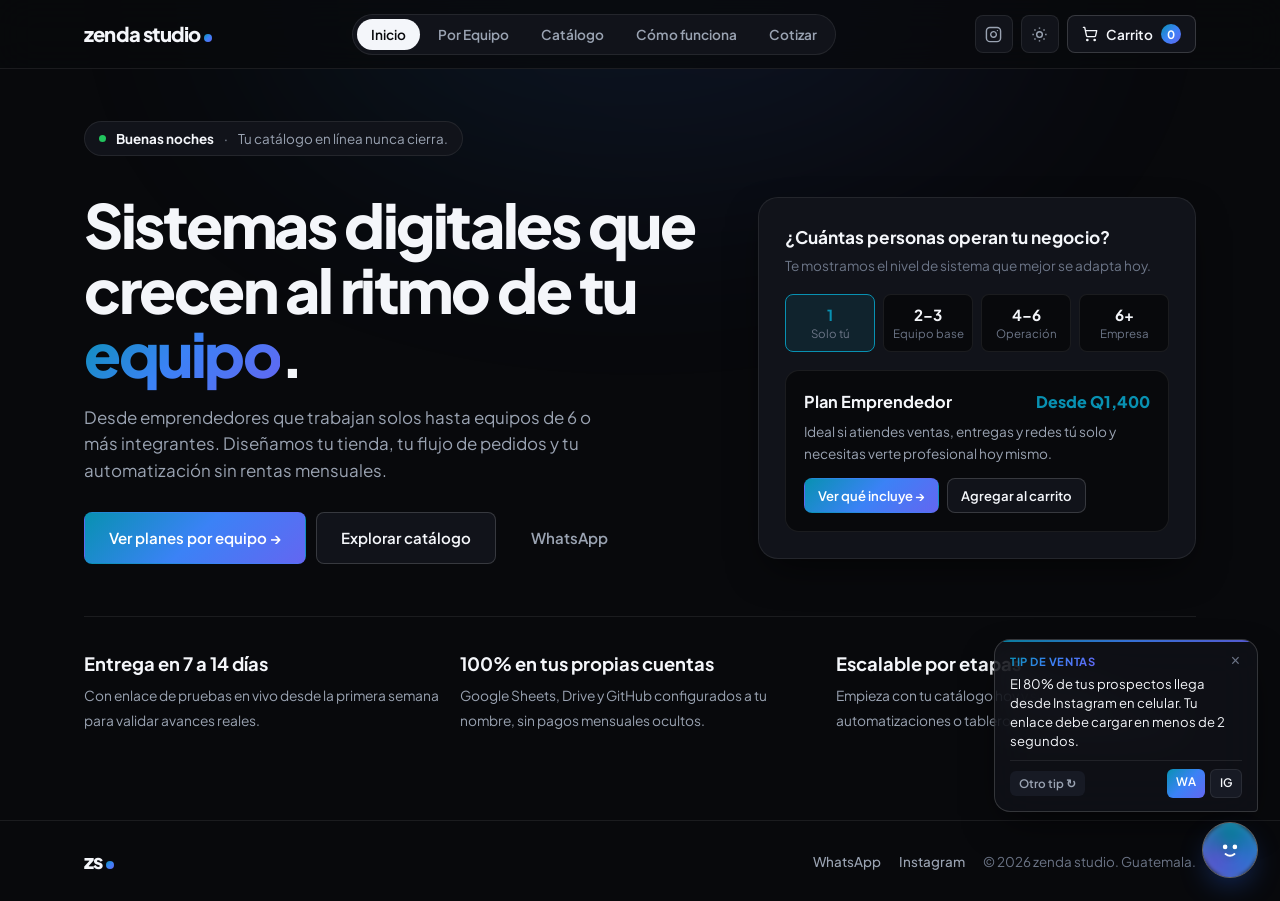
==== commit f1f2df5e: "Rediseño por secciones SPA, paquetes para 1 a 6+ personas, esfera translúcida multicolor y limpieza " ====
--- a/docs/index.html
+++ b/docs/index.html
@@ -1,31 +1,29 @@
 <!DOCTYPE html>
-<html lang="es" data-theme="light">
+<html lang="es" data-theme="dark">
 <head>
   <meta charset="UTF-8" />
   <meta name="viewport" content="width=device-width, initial-scale=1.0" />
-  <title>zenda studio. — Sistemas Web y Automatización</title>
-  <meta name="description" content="Tienda de paquetes de desarrollo web, automatización, analítica y sistemas a medida en Guatemala por Zenda Studio." />
+  <title>zenda studio. — Sistemas Digitales para Emprendedores y Equipos</title>
+  <meta name="description" content="Tiendas, automatización y sistemas a medida diseñados para negocios de 1, 2, 3, 4, 5, 6 y más integrantes en Guatemala." />
   <link rel="preconnect" href="https://fonts.googleapis.com">
-  <link href="https://fonts.googleapis.com/css2?family=JetBrains+Mono:wght@500;600&family=Plus+Jakarta+Sans:wght@400;500;600;700&family=Space+Grotesk:wght@600;700&display=swap" rel="stylesheet">
+  <link href="https://fonts.googleapis.com/css2?family=Plus+Jakarta+Sans:wght@400;500;600;700;800&display=swap" rel="stylesheet">
   <link rel="stylesheet" href="css/styles.css" />
 </head>
 <body>
+  <div class="ambient-glow" aria-hidden="true"></div>
   <div id="promo-bar" class="promo-bar" hidden></div>
 
+  <!-- Navegación principal por secciones -->
   <header class="navbar">
     <div class="container nav-inner">
-      <div class="nav-brand-group">
-        <a href="#" class="brand-logo"><span>zenda studio</span><span class="brand-dot"></span></a>
-        <button type="button" id="palette-chip" class="palette-chip" title="Cada visita carga un color distinto — clic para probar otro">
-          <span class="palette-swatch"></span>
-          <span id="palette-name">Edición única</span>
-        </button>
-      </div>
-
-      <nav class="nav-center">
-        <a href="#catalogo">Catálogo</a>
-        <a href="#ventajas">Por qué un sistema</a>
-        <a href="#cotizar">Contacto</a>
+      <a href="#inicio" class="brand-logo" data-route="inicio"><span>zenda studio</span><span class="brand-dot"></span></a>
+
+      <nav class="nav-tabs" aria-label="Secciones">
+        <button type="button" class="nav-tab active" data-route="inicio">Inicio</button>
+        <button type="button" class="nav-tab" data-route="equipos">Por Equipo</button>
+        <button type="button" class="nav-tab" data-route="catalogo">Catálogo</button>
+        <button type="button" class="nav-tab" data-route="proceso">Cómo funciona</button>
+        <button type="button" class="nav-tab" data-route="cotizar">Cotizar</button>
       </nav>
 
       <div class="nav-actions">
@@ -42,71 +40,112 @@
     </div>
   </header>
 
+  <!-- Barra de pestañas para celular -->
+  <nav class="mobile-nav" aria-label="Secciones móvil">
+    <button type="button" class="nav-tab active" data-route="inicio">Inicio</button>
+    <button type="button" class="nav-tab" data-route="equipos">Por Equipo</button>
+    <button type="button" class="nav-tab" data-route="catalogo">Catálogo</button>
+    <button type="button" class="nav-tab" data-route="proceso">Cómo funciona</button>
+    <button type="button" class="nav-tab" data-route="cotizar">Cotizar</button>
+  </nav>
+
   <main>
-    <!-- HERO EDITORIAL CON SALUDO DINÁMICO -->
-    <section class="hero">
-      <div class="container">
-        <div class="hero-greeting-bar">
-          <div class="greeting-line">
-            <span id="greeting-time" class="greeting-time">Hola</span>
-            <span class="greeting-sep">/</span>
-            <span id="greeting-phrase" class="greeting-phrase">Qué bueno verte por aquí.</span>
-          </div>
-          <span id="hero-clock" class="mono hero-clock">GUATEMALA &middot; --:--</span>
-        </div>
-
-        <h1 id="hero-title" class="hero-display">Sistemas que ordenan, automatizan y venden por ti<span class="text-accent">.</span></h1>
-
-        <div class="hero-bottom">
-          <p id="hero-subtitle" class="hero-sub">Construimos tiendas conectadas a tus hojas de cálculo, flujos automáticos y herramientas a medida. Sin rentas absurdas ni procesos eternos.</p>
-          <div class="hero-actions">
-            <a href="#catalogo" class="btn btn-primary btn-lg">Ver paquetes &darr;</a>
-            <a href="#" id="hero-whatsapp" class="btn btn-secondary btn-lg" target="_blank" rel="noopener">WhatsApp</a>
-            <a href="https://www.instagram.com/zenda.studio.gt/" class="btn btn-ghost btn-lg" target="_blank" rel="noopener">Instagram &nearr;</a>
-          </div>
-        </div>
-      </div>
-    </section>
-
-    <!-- CINTA DE CAPACIDADES -->
-    <div class="ticker" aria-hidden="true">
-      <div class="ticker-track">
-        <span>Tiendas y Catálogos en Vivo</span><span class="ticker-dot">&bull;</span>
-        <span>Automatización con WhatsApp &amp; Sheets</span><span class="ticker-dot">&bull;</span>
-        <span>Dashboards en Tiempo Real</span><span class="ticker-dot">&bull;</span>
-        <span>Entrega en 7 a 14 días</span><span class="ticker-dot">&bull;</span>
-        <span>100% en tus propias cuentas</span><span class="ticker-dot">&bull;</span>
-        <span>Tiendas y Catálogos en Vivo</span><span class="ticker-dot">&bull;</span>
-        <span>Automatización con WhatsApp &amp; Sheets</span><span class="ticker-dot">&bull;</span>
-        <span>Dashboards en Tiempo Real</span><span class="ticker-dot">&bull;</span>
-        <span>Entrega en 7 a 14 días</span><span class="ticker-dot">&bull;</span>
-        <span>100% en tus propias cuentas</span><span class="ticker-dot">&bull;</span>
-      </div>
-    </div>
-
-    <!-- CATÁLOGO / TIENDA -->
-    <section id="catalogo" class="section">
-      <div class="container">
-        <div class="section-header reveal">
+    <!-- ================= VISTA 1: INICIO ================= -->
+    <section id="view-inicio" class="page-view">
+      <div class="container">
+        <div class="greeting-row">
+          <span class="greeting-dot"></span>
+          <span id="greeting-time" class="greeting-strong">Buenas noches</span>
+          <span>&middot;</span>
+          <span id="greeting-phrase">Listos para ordenar tu negocio.</span>
+        </div>
+
+        <div class="hero-layout">
           <div>
-            <span class="section-kicker">01 / Catálogo en línea</span>
-            <h2>Elige tu paquete y arma tu pedido</h2>
-            <p class="section-sub">Todos los paquetes se conectan directo a tu operación. Agrega al carrito o abre cualquier tarjeta para explorar su galería.</p>
-          </div>
-        </div>
-
-        <div class="catalog-toolbar reveal">
+            <h1 id="hero-title" class="hero-title">Sistemas digitales que crecen al ritmo de tu <span class="prism-text">equipo</span>.</h1>
+            <p id="hero-subtitle" class="hero-desc">Desde emprendedores que trabajan solos hasta equipos de 6 o más integrantes. Diseñamos tu tienda, tu flujo de pedidos y tu automatización sin rentas mensuales.</p>
+            <div class="hero-cta">
+              <button type="button" class="btn btn-prism btn-lg" data-route="equipos">Ver planes por equipo &rarr;</button>
+              <button type="button" class="btn btn-secondary btn-lg" data-route="catalogo">Explorar catálogo</button>
+              <a href="#" id="hero-whatsapp" class="btn btn-ghost btn-lg" target="_blank" rel="noopener">WhatsApp</a>
+            </div>
+          </div>
+
+          <!-- Selector rápido por tamaño de equipo -->
+          <div class="quick-finder">
+            <div class="quick-finder-head">
+              <h3>¿Cuántas personas operan tu negocio?</h3>
+              <p>Te mostramos el nivel de sistema que mejor se adapta hoy.</p>
+            </div>
+
+            <div class="size-pills" id="home-size-pills">
+              <button type="button" class="size-pill active" data-tier="solo"><strong>1</strong><span>Solo tú</span></button>
+              <button type="button" class="size-pill" data-tier="duo"><strong>2–3</strong><span>Equipo base</span></button>
+              <button type="button" class="size-pill" data-tier="squad"><strong>4–6</strong><span>Operación</span></button>
+              <button type="button" class="size-pill" data-tier="scale"><strong>6+</strong><span>Empresa</span></button>
+            </div>
+
+            <div class="quick-result" id="home-quick-result"></div>
+          </div>
+        </div>
+
+        <div class="home-metrics">
+          <div class="metric-box">
+            <strong>Entrega en 7 a 14 días</strong>
+            <span>Con enlace de pruebas en vivo desde la primera semana para validar avances reales.</span>
+          </div>
+          <div class="metric-box">
+            <strong>100% en tus propias cuentas</strong>
+            <span>Google Sheets, Drive y GitHub configurados a tu nombre, sin pagos mensuales ocultos.</span>
+          </div>
+          <div class="metric-box">
+            <strong>Escalable por etapas</strong>
+            <span>Empieza con tu catálogo hoy y suma CRM, automatizaciones o tableros cuando tu equipo crezca.</span>
+          </div>
+        </div>
+      </div>
+    </section>
+
+    <!-- ================= VISTA 2: PAQUETES POR EQUIPO ================= -->
+    <section id="view-equipos" class="page-view" hidden>
+      <div class="container">
+        <div class="view-header">
+          <span class="view-kicker prism-text">Soluciones por tamaño y complejidad</span>
+          <h2>Un paquete pensado para tu etapa actual</h2>
+          <p>No pagues por herramientas complejas que no usas todavía, ni te quedes corto cuando tu equipo crece. Elige cuántos integran tu negocio:</p>
+        </div>
+
+        <div class="team-selector-bar" id="team-selector-bar"></div>
+        <div class="team-detail-card" id="team-detail-card"></div>
+
+        <div style="margin-bottom:14px;">
+          <h3 style="font-size:1.1rem; font-weight:700;">Comparativa rápida de los 4 niveles</h3>
+        </div>
+        <div class="compare-grid" id="team-compare-grid"></div>
+      </div>
+    </section>
+
+    <!-- ================= VISTA 3: CATÁLOGO EN VIVO (SHEETS + DRIVE) ================= -->
+    <section id="view-catalogo" class="page-view" hidden>
+      <div class="container">
+        <div class="view-header">
+          <span class="view-kicker prism-text">Tienda en línea</span>
+          <h2>Catálogo de servicios y módulos</h2>
+          <p>Explora los paquetes activos, filtra por categoría o cambia a vista de lista. Todo se conecta a tu operación.</p>
+        </div>
+
+        <div class="catalog-toolbar">
           <div id="filtros-categorias" class="tag-bar"></div>
           <div class="toolbar-right">
             <div class="search-box">
               <svg width="15" height="15" viewBox="0 0 24 24" fill="none" stroke="currentColor" stroke-width="2"><circle cx="11" cy="11" r="8"/><path d="m21 21-4.3-4.3"/></svg>
-              <input type="search" id="search-input" placeholder="Buscar paquete..." />
+              <input type="search" id="search-input" placeholder="Buscar servicio..." />
             </div>
             <div class="view-switch" role="group" aria-label="Tipo de vista">
-              <button type="button" class="active" data-view="grid" title="Vista cuadrícula">
+              <button type="button" class="active" data-view="grid" title="Cuadrícula">
                 <svg width="15" height="15" viewBox="0 0 24 24" fill="none" stroke="currentColor" stroke-width="2"><rect x="3" y="3" width="7" height="7"/><rect x="14" y="3" width="7" height="7"/><rect x="14" y="14" width="7" height="7"/><rect x="3" y="14" width="7" height="7"/></svg>
               </button>
-              <button type="button" data-view="list" title="Vista lista">
+              <button type="button" data-view="list" title="Lista">
                 <svg width="15" height="15" viewBox="0 0 24 24" fill="none" stroke="currentColor" stroke-width="2"><line x1="8" y1="6" x2="21" y2="6"/><line x1="8" y1="12" x2="21" y2="12"/><line x1="8" y1="18" x2="21" y2="18"/><line x1="3" y1="6" x2="3.01" y2="6"/><line x1="3" y1="12" x2="3.01" y2="12"/><line x1="3" y1="18" x2="3.01" y2="18"/></svg>
               </button>
             </div>
@@ -114,90 +153,117 @@
         </div>
 
         <div id="catalogo-grid" class="catalog-grid">
-          <div class="empty-state">Cargando catálogo...</div>
-        </div>
-      </div>
-    </section>
-
-    <!-- POR QUÉ UN SISTEMA (Editorial numerado, sin cajas genéricas) -->
-    <section id="ventajas" class="section">
-      <div class="container">
-        <div class="section-header reveal">
+          <div class="empty-state">Sincronizando catálogo...</div>
+        </div>
+      </div>
+    </section>
+
+    <!-- ================= VISTA 4: CÓMO FUNCIONA ================= -->
+    <section id="view-proceso" class="page-view" hidden>
+      <div class="container">
+        <div class="view-header">
+          <span class="view-kicker prism-text">Metodología</span>
+          <h2>De la idea al sistema funcionando en 4 pasos</h2>
+          <p>Trabajamos con claridad total desde el primer mensaje para que sepas qué recibes, cuándo lo recibes y cómo usarlo.</p>
+        </div>
+
+        <div class="steps-grid">
+          <div class="step-card">
+            <span class="step-num">1</span>
+            <h3>Diagnóstico rápido</h3>
+            <p>Nos cuentas cuántas personas trabajan en tu negocio y qué proceso quieres ordenar o automatizar.</p>
+          </div>
+          <div class="step-card">
+            <span class="step-num">2</span>
+            <h3>Propuesta y 50% de inicio</h3>
+            <p>Confirmas tu paquete en el carrito o propuesta a medida. Arrancamos con el 50% de anticipo.</p>
+          </div>
+          <div class="step-card">
+            <span class="step-num">3</span>
+            <h3>Pruebas en vivo</h3>
+            <p>Te compartimos un enlace real para que tú y tu equipo prueben la web, el panel y los flujos antes de lanzar.</p>
+          </div>
+          <div class="step-card">
+            <span class="step-num">4</span>
+            <h3>Entrega y autonomía</h3>
+            <p>Dejamos todo en tus cuentas y te enseñamos a actualizar productos, precios y pedidos sin depender de nadie.</p>
+          </div>
+        </div>
+
+        <div class="faq-list">
+          <details class="faq-item" open>
+            <summary>¿Si empiezo solo (1 persona), luego puedo escalar a un equipo de 4 o 6?</summary>
+            <p>Sí. Construimos sobre la misma base de datos y arquitectura para que cuando contrates vendedores o asistentes solo sumes módulos (CRM, permisos, reportes) sin tirar tu página a la basura.</p>
+          </details>
+          <details class="faq-item">
+            <summary>¿Tengo que pagar mensualidades por mantener la tienda en línea?</summary>
+            <p>No en nuestros paquetes estándar. Usamos infraestructura en la nube conectada a tu propio Google Workspace y GitHub. Solo pagas tu dominio propio si decides agregar uno.</p>
+          </details>
+          <details class="faq-item">
+            <summary>¿Cómo puedo pagar mi paquete?</summary>
+            <p>Puedes pagar con 50% de anticipo al iniciar y 50% contra entrega funcionando, vía transferencia bancaria o link de pago con tarjeta.</p>
+          </details>
+        </div>
+      </div>
+    </section>
+
+    <!-- ================= VISTA 5: COTIZAR ================= -->
+    <section id="view-cotizar" class="page-view" hidden>
+      <div class="container">
+        <div class="quote-grid">
           <div>
-            <span class="section-kicker">02 / Impacto real</span>
-            <h2>Por qué dar el salto a un sistema propio</h2>
-          </div>
-        </div>
-
-        <div class="impact-list reveal">
-          <div class="impact-row">
-            <span class="impact-num">01</span>
-            <h3 class="impact-title">Dejas de cotizar todo a mano</h3>
-            <p class="impact-desc">Tus clientes ven precios claros, galerías y entregables desde el enlace de tu Instagram, y te llegan pedidos ya ordenados directo a WhatsApp y Sheets.</p>
-          </div>
-          <div class="impact-row">
-            <span class="impact-num">02</span>
-            <h3 class="impact-title">Cero alquileres mensuales escondidos</h3>
-            <p class="impact-desc">Construimos sobre infraestructura moderna en tus propias cuentas de Google y GitHub. Pagas por tu sistema una vez y es 100% tuyo.</p>
-          </div>
-          <div class="impact-row">
-            <span class="impact-num">03</span>
-            <h3 class="impact-title">Actualizas en segundos desde el celular</h3>
-            <p class="impact-desc">Cambia precios, sube fotos o pausa servicios desde tu panel privado sin depender de un programador cada vez que haces una oferta.</p>
-          </div>
-          <div class="impact-row">
-            <span class="impact-num">04</span>
-            <h3 class="impact-title">50% al iniciar, 50% al recibir funcionando</h3>
-            <p class="impact-desc">Ves avances reales en vivo en un enlace de pruebas desde la primera semana. Sin letras pequeñas ni promesas vacías.</p>
-          </div>
-        </div>
-      </div>
-    </section>
-
-    <!-- COTIZACIÓN A MEDIDA -->
-    <section id="cotizar" class="section">
-      <div class="container quote-grid reveal">
-        <div>
-          <span class="section-kicker">03 / A medida</span>
-          <h2>¿Tienes una idea distinta al catálogo?</h2>
-          <p class="section-sub">Cuéntanos qué proceso quieres automatizar o qué herramienta necesitas. Respondemos directo por WhatsApp o Instagram.</p>
-
-          <div class="contact-card">
-            <a href="#" id="direct-whatsapp" class="btn btn-primary btn-full" target="_blank" rel="noopener">WhatsApp directo (5879-8301)</a>
-            <a href="https://www.instagram.com/zenda.studio.gt/" class="btn btn-secondary btn-full" target="_blank" rel="noopener">DM en Instagram (@zenda.studio.gt)</a>
-          </div>
-        </div>
-
-        <form id="quote-form" class="form-card">
-          <div class="form-row">
-            <div class="field"><label for="nombre">Nombre o empresa *</label><input type="text" id="nombre" required placeholder="Ej. Ana López" /></div>
-            <div class="field"><label for="telefono">WhatsApp *</label><input type="tel" id="telefono" required placeholder="+502 0000-0000" /></div>
-          </div>
-          <div class="form-row">
-            <div class="field"><label for="correo">Instagram o correo *</label><input type="text" id="correo" required placeholder="@tunegocio o correo@empresa.com" /></div>
-            <div class="field"><label for="paquete">Paquete de interés</label><select id="paquete"><option value="Proyecto a medida">Proyecto a medida</option></select></div>
-          </div>
-          <div class="field">
-            <label for="presupuesto">Presupuesto estimado</label>
-            <select id="presupuesto">
-              <option value="Por definir">Aún por definir</option>
-              <option value="Menos de Q1,500">Menos de Q1,500</option>
-              <option value="Q1,500 - Q3,500">Q1,500 - Q3,500</option>
-              <option value="Q3,500 - Q7,000">Q3,500 - Q7,000</option>
-              <option value="Más de Q7,000">Más de Q7,000</option>
-            </select>
-          </div>
-          <div class="field"><label for="mensaje">Cuéntanos sobre tu proyecto *</label><textarea id="mensaje" rows="4" required placeholder="Qué quieres lograr, tiempos o herramientas que usas hoy..."></textarea></div>
-          <button type="submit" id="btn-submit" class="btn btn-primary btn-full">Enviar y abrir WhatsApp &rarr;</button>
-          <p id="form-status" class="status-msg"></p>
-        </form>
+            <span class="view-kicker prism-text">Cotización a medida</span>
+            <h2 style="font-size:clamp(1.85rem,3.4vw,2.5rem); font-weight:800; letter-spacing:-0.03em; line-height:1.12; margin-bottom:12px;">Cuéntanos qué necesita tu equipo</h2>
+            <p style="color:var(--text-secondary);">Si necesitas combinar módulos o automatizar un flujo especial, llena el formulario o escríbenos directo por WhatsApp o Instagram.</p>
+
+            <div class="contact-box">
+              <a href="#" id="direct-whatsapp" class="btn btn-prism btn-full" target="_blank" rel="noopener">WhatsApp directo (5879-8301)</a>
+              <a href="https://www.instagram.com/zenda.studio.gt/" class="btn btn-secondary btn-full" target="_blank" rel="noopener">DM en Instagram (@zenda.studio.gt)</a>
+            </div>
+          </div>
+
+          <form id="quote-form" class="form-card">
+            <div class="form-row">
+              <div class="field"><label for="nombre">Nombre o negocio *</label><input type="text" id="nombre" required placeholder="Ej. Ana López / Café Sur" /></div>
+              <div class="field"><label for="telefono">WhatsApp *</label><input type="tel" id="telefono" required placeholder="+502 0000-0000" /></div>
+            </div>
+            <div class="form-row">
+              <div class="field"><label for="correo">Instagram o correo *</label><input type="text" id="correo" required placeholder="@tunegocio o correo" /></div>
+              <div class="field">
+                <label for="equipo-tamano">Integrantes en tu negocio</label>
+                <select id="equipo-tamano">
+                  <option value="1 persona (Emprendedor)">1 persona (Emprendedor)</option>
+                  <option value="2 a 3 integrantes">2 a 3 integrantes</option>
+                  <option value="4 a 6 integrantes">4 a 6 integrantes</option>
+                  <option value="Más de 6 integrantes">Más de 6 integrantes</option>
+                </select>
+              </div>
+            </div>
+            <div class="form-row">
+              <div class="field"><label for="paquete">Solución de interés</label><select id="paquete"><option value="Proyecto a medida">Proyecto a medida</option></select></div>
+              <div class="field">
+                <label for="presupuesto">Presupuesto estimado</label>
+                <select id="presupuesto">
+                  <option value="Por definir">Aún por definir</option>
+                  <option value="Menos de Q1,500">Menos de Q1,500</option>
+                  <option value="Q1,500 - Q3,500">Q1,500 - Q3,500</option>
+                  <option value="Q3,500 - Q7,000">Q3,500 - Q7,000</option>
+                  <option value="Más de Q7,000">Más de Q7,000</option>
+                </select>
+              </div>
+            </div>
+            <div class="field"><label for="mensaje">¿Qué problema quieres resolver? *</label><textarea id="mensaje" rows="4" required placeholder="Ej. Recibimos muchos mensajes en IG y queremos un catálogo con pedidos automáticos..."></textarea></div>
+            <button type="submit" id="btn-submit" class="btn btn-prism btn-full">Enviar y abrir WhatsApp &rarr;</button>
+            <p id="form-status" class="status-msg"></p>
+          </form>
+        </div>
       </div>
     </section>
   </main>
 
   <footer class="footer">
     <div class="container footer-inner">
-      <div class="brand-logo"><span>zs</span><span id="secret-dot" class="brand-dot" title="zenda studio"></span></div>
+      <div class="brand-logo" style="cursor:default;"><span>zs</span><span id="secret-dot" class="brand-dot" title="zenda studio"></span></div>
       <div class="footer-links">
         <a href="#" id="footer-whatsapp" target="_blank" rel="noopener">WhatsApp</a>
         <a href="https://www.instagram.com/zenda.studio.gt/" target="_blank" rel="noopener">Instagram</a>
@@ -211,8 +277,8 @@
     <aside class="drawer" role="dialog" aria-label="Carrito de compra">
       <div class="drawer-header">
         <div>
-          <h3 style="font-family:var(--font-display); font-size:1.25rem;">Tu carrito</h3>
-          <span style="font-size:0.82rem; color:var(--text-muted);">Revisa tus paquetes y confirma tu orden</span>
+          <h3 style="font-size:1.18rem;">Tu carrito</h3>
+          <span style="font-size:0.81rem; color:var(--text-muted);">Revisa tus paquetes y confirma tu orden</span>
         </div>
         <button id="cart-close-btn" class="icon-btn" type="button">&times;</button>
       </div>
@@ -222,11 +288,11 @@
       <div id="cart-checkout-area" hidden>
         <div class="cart-total-row">
           <span>Total estimado</span>
-          <strong id="cart-total" class="text-accent">Q0</strong>
+          <strong id="cart-total" class="prism-text" style="font-size:1.25rem;">Q0</strong>
         </div>
 
         <form id="checkout-form">
-          <div class="field"><label>Nombre o empresa *</label><input type="text" id="chk-nombre" required placeholder="Ej. María Gómez" /></div>
+          <div class="field"><label>Nombre o negocio *</label><input type="text" id="chk-nombre" required placeholder="Ej. María Gómez" /></div>
           <div class="form-row">
             <div class="field"><label>WhatsApp *</label><input type="tel" id="chk-tel" required placeholder="+502 0000-0000" /></div>
             <div class="field"><label>Instagram o correo *</label><input type="text" id="chk-correo" required placeholder="@tunegocio o correo" /></div>
@@ -239,8 +305,8 @@
               <option value="Link de pago con Tarjeta">Link de pago con Tarjeta</option>
             </select>
           </div>
-          <div class="field"><label>Notas adicionales (opcional)</label><input type="text" id="chk-notas" placeholder="Ej. Fecha ideal de entrega..." /></div>
-          <button type="submit" id="btn-checkout" class="btn btn-primary btn-full">Confirmar pedido &rarr;</button>
+          <div class="field"><label>Notas (opcional)</label><input type="text" id="chk-notas" placeholder="Ej. Somos un equipo de 3 personas..." /></div>
+          <button type="submit" id="btn-checkout" class="btn btn-prism btn-full">Confirmar pedido &rarr;</button>
           <p id="chk-status" class="status-msg"></p>
         </form>
       </div>
@@ -254,15 +320,15 @@
       <div id="modal-media" class="modal-media"></div>
       <div id="modal-thumbs" class="modal-thumbs"></div>
       <div class="modal-body">
-        <span id="modal-cat" class="section-kicker"></span>
+        <span id="modal-cat" class="view-kicker prism-text"></span>
         <div class="card-head">
-          <h3 id="modal-title" style="font-family:var(--font-display); font-size:1.5rem;"></h3>
+          <h3 id="modal-title" style="font-size:1.45rem;"></h3>
           <span id="modal-price" class="card-price" style="font-size:1.3rem;"></span>
         </div>
         <p id="modal-desc" class="card-desc"></p>
         <ul id="modal-features" class="feature-list"></ul>
         <div class="modal-actions">
-          <button type="button" id="modal-add-btn" class="btn btn-primary">Agregar al carrito</button>
+          <button type="button" id="modal-add-btn" class="btn btn-prism">Agregar al carrito</button>
           <a href="#" id="modal-wa-btn" target="_blank" rel="noopener" class="btn btn-secondary">WhatsApp</a>
           <a href="https://www.instagram.com/zenda.studio.gt/" target="_blank" rel="noopener" class="btn btn-ghost">Instagram &nearr;</a>
         </div>
@@ -270,16 +336,16 @@
     </div>
   </div>
 
-  <!-- EL AMIGUITO INTERACTIVO DE ZENDA -->
+  <!-- AMIGUITO TRANSLÚCIDO MULTICOLOR -->
   <div id="zenda-bot" class="zenda-bot" aria-live="polite">
     <div id="bot-bubble" class="bot-bubble">
       <div class="bot-bubble-head">
-        <span id="bot-tag" class="bot-tag">CONSEJO ZENDA</span>
+        <span id="bot-tag" class="bot-tag prism-text">Zenda Tip</span>
         <button type="button" id="bot-close" class="bot-close" aria-label="Ocultar">&times;</button>
       </div>
-      <div id="bot-msg">Un buen sistema vende y ordena tu negocio incluso mientras duermes.</div>
+      <div id="bot-msg">Un buen sistema ordena tu negocio y vende por ti las 24 horas.</div>
       <div class="bot-bubble-foot">
-        <button type="button" id="bot-next" class="bot-next-btn">Otro consejo &#8635;</button>
+        <button type="button" id="bot-next" class="bot-next-btn">Otro tip &#8635;</button>
         <div class="bot-links">
           <a href="#" id="bot-wa" class="bot-chip primary" target="_blank" rel="noopener">WA</a>
           <a href="https://www.instagram.com/zenda.studio.gt/" class="bot-chip" target="_blank" rel="noopener">IG</a>
@@ -287,13 +353,15 @@
       </div>
     </div>
 
-    <button type="button" id="bot-orb" class="bot-orb" aria-label="Amiguito Zenda Studio">
+    <button type="button" id="bot-orb" class="bot-orb" aria-label="Asistente Zenda">
+      <span class="bot-orb-mesh"></span>
+      <span class="bot-orb-glass"></span>
       <svg viewBox="0 0 36 36" fill="none">
         <g class="bot-eye-group">
-          <circle id="eye-l" cx="12.5" cy="14.5" r="2.7" fill="#ffffff" />
-          <circle id="eye-r" cx="23.5" cy="14.5" r="2.7" fill="#ffffff" />
+          <circle id="eye-l" cx="12.5" cy="14.5" r="2.6" fill="#ffffff" />
+          <circle id="eye-r" cx="23.5" cy="14.5" r="2.6" fill="#ffffff" />
         </g>
-        <path id="bot-mouth" d="M12.5 22.5 Q18 26.8 23.5 22.5" stroke="#ffffff" stroke-width="2.3" stroke-linecap="round" fill="none" />
+        <path id="bot-mouth" d="M13 22.5 Q18 26.5 23 22.5" stroke="#ffffff" stroke-width="2.2" stroke-linecap="round" fill="none" />
       </svg>
     </button>
   </div>
--- a/docs/css/styles.css
+++ b/docs/css/styles.css
@@ -1,80 +1,93 @@
 :root {
-  --accent: #0066ff;
-  --accent-hover: #0052cc;
-  --accent-soft: rgba(0, 102, 255, 0.11);
-  --accent-glow: rgba(0, 102, 255, 0.34);
-  --radius-sm: 6px;
-  --radius: 12px;
-  --radius-lg: 18px;
-  --font-display: 'Space Grotesk', -apple-system, BlinkMacSystemFont, sans-serif;
-  --font: 'Plus Jakarta Sans', -apple-system, BlinkMacSystemFont, sans-serif;
-  --font-mono: 'JetBrains Mono', monospace;
+  --c1: #2563eb;
+  --c2: #06b6d4;
+  --c3: #6366f1;
+  --accent: var(--c1);
+  --accent-soft: rgba(37, 99, 235, 0.11);
+  --prism-grad: linear-gradient(135deg, var(--c1), var(--c2), var(--c3));
+  --radius-sm: 8px;
+  --radius: 14px;
+  --radius-lg: 20px;
+  --font: 'Plus Jakarta Sans', -apple-system, BlinkMacSystemFont, 'Segoe UI', sans-serif;
   --transition: 0.22s cubic-bezier(0.2, 0.8, 0.2, 1);
 }
 
-[data-theme="light"] {
-  --bg: #f5f4f0;
-  --surface: #ffffff;
-  --surface-subtle: #eceae4;
-  --text: #111111;
-  --text-secondary: #4a4a4e;
-  --text-muted: #76767c;
-  --border: rgba(17, 17, 17, 0.12);
-  --border-strong: rgba(17, 17, 17, 0.26);
-  --nav-bg: rgba(245, 244, 240, 0.84);
-  --shadow-sm: 0 2px 6px rgba(0, 0, 0, 0.04);
-  --shadow-md: 0 14px 36px -14px rgba(0, 0, 0, 0.12);
-  --shadow-lg: 0 28px 60px -16px rgba(0, 0, 0, 0.2);
-}
-
 [data-theme="dark"] {
-  --bg: #0c0c0e;
-  --surface: #131316;
-  --surface-subtle: #1c1c21;
-  --text: #f5f4f0;
-  --text-secondary: #a8a8b2;
-  --text-muted: #72727c;
-  --border: rgba(255, 255, 255, 0.11);
-  --border-strong: rgba(255, 255, 255, 0.24);
-  --nav-bg: rgba(12, 12, 14, 0.82);
-  --shadow-sm: 0 2px 6px rgba(0, 0, 0, 0.4);
+  --bg: #08090c;
+  --surface: #11131a;
+  --surface-2: #171a24;
+  --glass: rgba(17, 19, 26, 0.72);
+  --text: #f4f6fa;
+  --text-secondary: #9aa3b2;
+  --text-muted: #6c7587;
+  --border: rgba(255, 255, 255, 0.08);
+  --border-strong: rgba(255, 255, 255, 0.16);
+  --nav-bg: rgba(8, 9, 12, 0.78);
+  --shadow-sm: 0 2px 8px rgba(0, 0, 0, 0.35);
   --shadow-md: 0 16px 40px -12px rgba(0, 0, 0, 0.65);
   --shadow-lg: 0 28px 64px -16px rgba(0, 0, 0, 0.85);
 }
 
+[data-theme="light"] {
+  --bg: #f6f7f9;
+  --surface: #ffffff;
+  --surface-2: #eef0f4;
+  --glass: rgba(255, 255, 255, 0.78);
+  --text: #0f1117;
+  --text-secondary: #4e5666;
+  --text-muted: #7b8496;
+  --border: rgba(15, 17, 23, 0.09);
+  --border-strong: rgba(15, 17, 23, 0.18);
+  --nav-bg: rgba(246, 247, 249, 0.82);
+  --shadow-sm: 0 1px 3px rgba(15, 17, 23, 0.05);
+  --shadow-md: 0 14px 32px -12px rgba(15, 17, 23, 0.1);
+  --shadow-lg: 0 24px 54px -14px rgba(15, 17, 23, 0.16);
+}
+
 * { box-sizing: border-box; margin: 0; padding: 0; }
 html { scroll-behavior: smooth; }
-::selection { background: var(--accent); color: #ffffff; }
+::selection { background: var(--c1); color: #ffffff; }
 
 body {
   font-family: var(--font);
   background: var(--bg);
   color: var(--text);
-  line-height: 1.55;
+  line-height: 1.58;
+  min-height: 100vh;
+  display: flex;
+  flex-direction: column;
   -webkit-font-smoothing: antialiased;
   transition: background-color 0.25s ease, color 0.25s ease;
   overflow-x: hidden;
 }
 
-.container { max-width: 1220px; margin: 0 auto; padding: 0 24px; }
-.text-accent { color: var(--accent); }
-.mono { font-family: var(--font-mono); font-size: 0.75rem; letter-spacing: 0.06em; text-transform: uppercase; }
+.container { max-width: 1160px; margin: 0 auto; padding: 0 24px; width: 100%; }
 [hidden] { display: none !important; }
 
-/* Animación sutil al entrar en pantalla */
-.reveal {
-  opacity: 0; transform: translateY(20px);
-  transition: opacity 0.6s ease, transform 0.6s cubic-bezier(0.2, 0.8, 0.2, 1);
-}
-.reveal.in-view { opacity: 1; transform: translateY(0); }
-
-/* Banner */
+.prism-text {
+  background: var(--prism-grad);
+  -webkit-background-clip: text;
+  background-clip: text;
+  color: transparent;
+}
+
+/* Luz ambiental muy sutil arriba */
+.ambient-glow {
+  position: fixed; top: -180px; left: 50%; transform: translateX(-50%);
+  width: 760px; height: 340px; border-radius: 50%;
+  background: var(--prism-grad);
+  filter: blur(130px); opacity: 0.11;
+  pointer-events: none; z-index: -1;
+}
+
+/* Banner opcional */
 .promo-bar {
-  background: var(--accent); color: #ffffff;
-  text-align: center; padding: 8px 16px; font-size: 0.84rem; font-weight: 600;
-}
-
-/* Navbar arquitectónica */
+  background: var(--surface-2); border-bottom: 1px solid var(--border);
+  text-align: center; padding: 8px 16px; font-size: 0.83rem; font-weight: 500;
+  color: var(--text-secondary);
+}
+
+/* ================= NAVBAR ================= */
 .navbar {
   position: sticky; top: 0; z-index: 100;
   background: var(--nav-bg);
@@ -82,58 +95,68 @@
   border-bottom: 1px solid var(--border);
 }
 .nav-inner { height: 68px; display: flex; align-items: center; justify-content: space-between; gap: 16px; }
-.nav-brand-group { display: flex; align-items: center; gap: 14px; }
 
 .brand-logo {
-  display: inline-flex; align-items: baseline; gap: 3px;
+  display: inline-flex; align-items: baseline; gap: 4px;
   text-decoration: none; color: var(--text);
-  font-family: var(--font-display);
-  font-weight: 700; font-size: 1.32rem; letter-spacing: -0.04em; user-select: none;
+  font-weight: 800; font-size: 1.26rem; letter-spacing: -0.04em;
+  cursor: pointer; user-select: none;
 }
 .brand-dot {
   width: 8px; height: 8px; border-radius: 50%;
-  background: var(--accent); display: inline-block;
-  transition: transform 0.15s ease, background-color 0.3s ease;
-}
-.brand-dot:active { transform: scale(1.65); }
-
-.palette-chip {
-  display: inline-flex; align-items: center; gap: 6px;
-  padding: 4px 10px; border-radius: 99px;
-  border: 1px solid var(--border); background: var(--surface);
-  color: var(--text-muted); font-family: var(--font-mono); font-size: 0.7rem;
+  background: var(--prism-grad); display: inline-block;
+  transition: transform 0.15s ease;
+}
+.brand-dot:active { transform: scale(1.6); }
+
+/* Navegación por vistas (tabs) */
+.nav-tabs {
+  display: flex; align-items: center; gap: 4px;
+  padding: 4px; border-radius: 99px;
+  background: var(--surface); border: 1px solid var(--border);
+}
+.nav-tab {
+  border: none; background: transparent; color: var(--text-secondary);
+  padding: 7px 14px; border-radius: 99px;
+  font-family: inherit; font-size: 0.85rem; font-weight: 600;
   cursor: pointer; transition: all var(--transition);
-}
-.palette-chip:hover { border-color: var(--accent); color: var(--text); }
-.palette-swatch { width: 8px; height: 8px; border-radius: 50%; background: var(--accent); }
-
-.nav-center { display: flex; align-items: center; gap: 30px; }
-.nav-center a {
-  text-decoration: none; color: var(--text-secondary);
-  font-size: 0.9rem; font-weight: 500; transition: color var(--transition);
-}
-.nav-center a:hover { color: var(--text); }
+  text-decoration: none;
+}
+.nav-tab:hover { color: var(--text); }
+.nav-tab.active {
+  background: var(--text); color: var(--bg);
+}
+
 .nav-actions { display: flex; align-items: center; gap: 8px; }
+
+/* Navegación móvil inferior de pestañas */
+.mobile-nav {
+  display: none;
+  gap: 6px; padding: 10px 16px; overflow-x: auto;
+  background: var(--nav-bg); backdrop-filter: blur(16px);
+  border-bottom: 1px solid var(--border);
+}
+.mobile-nav .nav-tab { white-space: nowrap; flex-shrink: 0; font-size: 0.82rem; padding: 6px 12px; }
 
 /* Botones */
 .btn {
   display: inline-flex; align-items: center; justify-content: center; gap: 8px;
   padding: 11px 20px; border-radius: var(--radius-sm);
-  font-family: inherit; font-size: 0.9rem; font-weight: 600;
+  font-family: inherit; font-size: 0.89rem; font-weight: 600;
   text-decoration: none; cursor: pointer; border: 1px solid transparent;
   transition: all var(--transition); white-space: nowrap;
 }
-.btn-sm { padding: 8px 13px; font-size: 0.83rem; }
-.btn-lg { padding: 14px 26px; font-size: 0.95rem; }
+.btn-sm { padding: 8px 13px; font-size: 0.82rem; }
+.btn-lg { padding: 13px 24px; font-size: 0.94rem; }
 .btn-full { width: 100%; }
-.btn-primary { background: var(--accent); color: #ffffff; }
-.btn-primary:hover { filter: brightness(1.08); transform: translateY(-1px); box-shadow: 0 10px 24px -8px var(--accent-glow); }
+.btn-primary { background: var(--text); color: var(--bg); }
+.btn-primary:hover { opacity: 0.9; transform: translateY(-1px); }
+.btn-prism { background: var(--prism-grad); color: #ffffff; }
+.btn-prism:hover { filter: brightness(1.08); transform: translateY(-1px); box-shadow: 0 10px 26px -8px rgba(37,99,235,0.45); }
 .btn-secondary { background: var(--surface); color: var(--text); border-color: var(--border-strong); }
-.btn-secondary:hover { border-color: var(--text); transform: translateY(-1px); }
+.btn-secondary:hover { border-color: var(--text-muted); background: var(--surface-2); }
 .btn-ghost { background: transparent; color: var(--text-secondary); }
-.btn-ghost:hover { background: var(--surface-subtle); color: var(--text); }
-.btn-danger { background: rgba(239, 68, 68, 0.12); color: #ef4444; }
-.btn-danger:hover { background: #ef4444; color: #ffffff; }
+.btn-ghost:hover { background: var(--surface-2); color: var(--text); }
 
 .icon-btn {
   width: 38px; height: 38px; border-radius: var(--radius-sm);
@@ -148,91 +171,191 @@
   display: inline-flex; align-items: center; gap: 8px;
   height: 38px; padding: 0 14px; border-radius: var(--radius-sm);
   border: 1px solid var(--border-strong); background: var(--surface);
-  color: var(--text); font-family: inherit; font-size: 0.86rem; font-weight: 600;
+  color: var(--text); font-family: inherit; font-size: 0.85rem; font-weight: 600;
   cursor: pointer; transition: all var(--transition);
 }
-.cart-trigger:hover { border-color: var(--accent); }
+.cart-trigger:hover { border-color: var(--c1); }
 .cart-count {
   min-width: 20px; height: 20px; padding: 0 6px; border-radius: 99px;
-  background: var(--accent); color: #fff; font-size: 0.74rem; font-weight: 700;
+  background: var(--prism-grad); color: #fff; font-size: 0.72rem; font-weight: 700;
   display: inline-flex; align-items: center; justify-content: center;
 }
 
-/* ================= HERO EDITORIAL ================= */
-.hero { padding: 54px 0 68px; position: relative; }
-.hero-greeting-bar {
+/* ================= VISTAS SPA ================= */
+main { flex: 1; }
+.page-view {
+  padding: 52px 0 88px;
+  animation: viewEnter 0.34s cubic-bezier(0.2, 0.8, 0.2, 1);
+}
+@keyframes viewEnter {
+  from { opacity: 0; transform: translateY(10px); }
+  to { opacity: 1; transform: translateY(0); }
+}
+
+.view-header { margin-bottom: 34px; max-width: 680px; }
+.view-kicker {
+  display: inline-block; font-size: 0.78rem; font-weight: 700;
+  letter-spacing: 0.06em; text-transform: uppercase;
+  margin-bottom: 8px;
+}
+.view-header h1, .view-header h2 {
+  font-size: clamp(1.95rem, 3.8vw, 2.85rem);
+  font-weight: 800; letter-spacing: -0.035em; line-height: 1.1;
+  margin-bottom: 10px;
+}
+.view-header p { color: var(--text-secondary); font-size: 1rem; }
+
+/* ================= VISTA 1: INICIO ================= */
+.greeting-row {
+  display: inline-flex; align-items: center; gap: 10px;
+  padding: 6px 14px; border-radius: 99px;
+  background: var(--surface); border: 1px solid var(--border);
+  font-size: 0.84rem; color: var(--text-secondary); margin-bottom: 24px;
+}
+.greeting-dot { width: 7px; height: 7px; border-radius: 50%; background: #22c55e; }
+.greeting-strong { color: var(--text); font-weight: 700; }
+
+.hero-layout {
+  display: grid; grid-template-columns: 1.18fr 0.82fr;
+  gap: 44px; align-items: center; padding-top: 12px;
+}
+.hero-title {
+  font-size: clamp(2.4rem, 5vw, 3.8rem);
+  font-weight: 800; letter-spacing: -0.04em; line-height: 1.06;
+  margin-bottom: 18px;
+}
+.hero-desc { font-size: 1.06rem; color: var(--text-secondary); max-width: 540px; margin-bottom: 28px; }
+.hero-cta { display: flex; flex-wrap: wrap; gap: 10px; }
+
+/* Tarjeta interactiva en Inicio: ¿Cuántos son en tu negocio? */
+.quick-finder {
+  background: var(--surface); border: 1px solid var(--border);
+  border-radius: var(--radius-lg); padding: 26px;
+  box-shadow: var(--shadow-md);
+}
+.quick-finder-head { margin-bottom: 18px; }
+.quick-finder-head h3 { font-size: 1.08rem; font-weight: 700; margin-bottom: 4px; }
+.quick-finder-head p { font-size: 0.85rem; color: var(--text-muted); }
+
+.size-pills {
+  display: grid; grid-template-columns: repeat(4, 1fr); gap: 8px;
+  margin-bottom: 18px;
+}
+.size-pill {
+  padding: 10px 6px; border-radius: var(--radius-sm);
+  border: 1px solid var(--border); background: var(--bg);
+  color: var(--text-secondary); font-family: inherit;
+  cursor: pointer; text-align: center; transition: all var(--transition);
+}
+.size-pill strong { display: block; font-size: 0.95rem; color: var(--text); }
+.size-pill span { font-size: 0.72rem; color: var(--text-muted); }
+.size-pill:hover { border-color: var(--border-strong); }
+.size-pill.active {
+  border-color: var(--c1); background: var(--accent-soft);
+}
+.size-pill.active strong { color: var(--c1); }
+
+.quick-result {
+  background: var(--bg); border: 1px solid var(--border);
+  border-radius: var(--radius); padding: 18px;
+}
+.quick-result-top {
+  display: flex; justify-content: space-between; align-items: baseline;
+  gap: 10px; margin-bottom: 6px;
+}
+.quick-result-top h4 { font-size: 1.02rem; font-weight: 700; }
+.quick-result-price { font-weight: 800; font-size: 1rem; color: var(--c1); white-space: nowrap; }
+.quick-result p { font-size: 0.85rem; color: var(--text-secondary); margin-bottom: 14px; }
+
+.home-metrics {
+  display: grid; grid-template-columns: repeat(3, 1fr); gap: 16px;
+  margin-top: 52px; padding-top: 32px; border-top: 1px solid var(--border);
+}
+.metric-box strong { display: block; font-size: 1.15rem; font-weight: 700; margin-bottom: 4px; }
+.metric-box span { font-size: 0.86rem; color: var(--text-secondary); }
+
+/* ================= VISTA 2: PAQUETES POR EQUIPO ================= */
+.team-selector-bar {
+  display: grid; grid-template-columns: repeat(4, 1fr); gap: 12px;
+  margin-bottom: 26px;
+}
+.team-tab {
+  padding: 16px 18px; border-radius: var(--radius);
+  border: 1px solid var(--border); background: var(--surface);
+  text-align: left; cursor: pointer; font-family: inherit;
+  transition: all var(--transition);
+}
+.team-tab:hover { border-color: var(--border-strong); transform: translateY(-2px); }
+.team-tab.active {
+  border-color: var(--c1);
+  box-shadow: 0 0 0 1px var(--c1), var(--shadow-sm);
+}
+.team-tab-num {
+  font-size: 0.75rem; font-weight: 700; text-transform: uppercase;
+  letter-spacing: 0.05em; color: var(--text-muted); display: block; margin-bottom: 4px;
+}
+.team-tab.active .team-tab-num { color: var(--c1); }
+.team-tab strong { display: block; font-size: 1.04rem; color: var(--text); margin-bottom: 2px; }
+.team-tab span { font-size: 0.8rem; color: var(--text-secondary); }
+
+.team-detail-card {
+  background: var(--surface); border: 1px solid var(--border);
+  border-radius: var(--radius-lg); padding: 32px;
+  display: grid; grid-template-columns: 1.15fr 0.85fr; gap: 36px;
+  box-shadow: var(--shadow-sm); margin-bottom: 34px;
+}
+.complexity-wrap { margin: 18px 0 22px; }
+.complexity-label {
+  display: flex; justify-content: space-between; font-size: 0.8rem;
+  color: var(--text-muted); margin-bottom: 6px; font-weight: 600;
+}
+.complexity-track {
+  height: 6px; border-radius: 99px; background: var(--surface-2); overflow: hidden;
+}
+.complexity-fill {
+  height: 100%; border-radius: 99px; background: var(--prism-grad);
+  transition: width 0.4s ease;
+}
+
+.team-side-box {
+  background: var(--bg); border: 1px solid var(--border);
+  border-radius: var(--radius); padding: 24px;
+  display: flex; flex-direction: column; justify-content: space-between; gap: 18px;
+}
+.team-price-big { font-size: 2rem; font-weight: 800; letter-spacing: -0.03em; line-height: 1.1; }
+.team-meta-row {
+  display: flex; justify-content: space-between; font-size: 0.86rem;
+  padding: 10px 0; border-bottom: 1px solid var(--border);
+}
+.team-meta-row span { color: var(--text-muted); }
+
+/* Matriz comparativa limpia */
+.compare-grid {
+  display: grid; grid-template-columns: repeat(4, 1fr); gap: 14px;
+}
+.compare-card {
+  background: var(--surface); border: 1px solid var(--border);
+  border-radius: var(--radius); padding: 20px;
+  display: flex; flex-direction: column; gap: 10px;
+}
+.compare-card.highlight { border-color: var(--c1); }
+.compare-card h4 { font-size: 0.98rem; }
+.compare-card .c-price { font-size: 1.15rem; font-weight: 800; color: var(--c1); }
+.compare-card p { font-size: 0.82rem; color: var(--text-secondary); flex: 1; }
+
+/* ================= VISTA 3: CATÁLOGO (SHEETS + DRIVE) ================= */
+.catalog-toolbar {
   display: flex; justify-content: space-between; align-items: center;
-  flex-wrap: wrap; gap: 12px;
-  padding-bottom: 18px; margin-bottom: 36px;
-  border-bottom: 1px solid var(--border);
-}
-.greeting-line {
-  display: flex; align-items: center; gap: 10px; flex-wrap: wrap;
-  font-size: 0.96rem;
-}
-.greeting-time { font-weight: 700; color: var(--accent); }
-.greeting-sep { color: var(--text-muted); }
-.greeting-phrase { color: var(--text-secondary); }
-.hero-clock { color: var(--text-muted); }
-
-.hero-display {
-  font-family: var(--font-display);
-  font-size: clamp(2.6rem, 6.4vw, 5.1rem);
-  font-weight: 700;
-  line-height: 0.98;
-  letter-spacing: -0.045em;
-  max-width: 1040px;
-  margin-bottom: 42px;
-}
-
-.hero-bottom {
-  display: grid;
-  grid-template-columns: 1.15fr 0.85fr;
-  gap: 40px;
-  align-items: end;
-  padding-top: 28px;
-  border-top: 1px solid var(--border);
-}
-.hero-sub { font-size: 1.08rem; color: var(--text-secondary); max-width: 540px; }
-.hero-actions { display: flex; flex-wrap: wrap; gap: 10px; justify-content: flex-end; }
-
-/* Cinta continua de capacidades */
-.ticker {
-  border-top: 1px solid var(--border); border-bottom: 1px solid var(--border);
-  background: var(--surface); overflow: hidden; padding: 14px 0;
-}
-.ticker-track {
-  display: flex; gap: 32px; white-space: nowrap; width: max-content;
-  font-family: var(--font-display); font-size: 0.92rem; font-weight: 600;
-  color: var(--text-secondary); animation: tickerMove 32s linear infinite;
-}
-.ticker-dot { color: var(--accent); }
-@keyframes tickerMove { from { transform: translateX(0); } to { transform: translateX(-50%); } }
-
-/* Secciones */
-.section { padding: 80px 0; border-top: 1px solid var(--border); }
-.section-header { display: flex; justify-content: space-between; align-items: flex-end; flex-wrap: wrap; gap: 20px; margin-bottom: 30px; }
-.section-kicker {
-  font-family: var(--font-mono); font-size: 0.74rem; font-weight: 600;
-  text-transform: uppercase; letter-spacing: 0.08em; color: var(--accent);
-  margin-bottom: 8px; display: block;
-}
-.section-header h2 {
-  font-family: var(--font-display);
-  font-size: clamp(1.85rem, 3.6vw, 2.7rem);
-  letter-spacing: -0.035em; line-height: 1.08;
-}
-.section-sub { color: var(--text-secondary); font-size: 0.96rem; margin-top: 6px; max-width: 520px; }
-
-/* Toolbar catálogo */
-.catalog-toolbar { display: flex; justify-content: space-between; align-items: center; flex-wrap: wrap; gap: 14px; margin-bottom: 28px; }
+  flex-wrap: wrap; gap: 14px; margin-bottom: 24px;
+}
 .tag-bar { display: flex; flex-wrap: wrap; gap: 8px; }
 .tag-pill {
-  padding: 7px 15px; border-radius: 99px; border: 1px solid var(--border);
+  padding: 7px 14px; border-radius: 99px; border: 1px solid var(--border);
   background: var(--surface); color: var(--text-secondary);
-  font-family: inherit; font-size: 0.83rem; font-weight: 500; cursor: pointer; transition: all var(--transition);
-}
-.tag-pill:hover { border-color: var(--text); color: var(--text); }
+  font-family: inherit; font-size: 0.83rem; font-weight: 500;
+  cursor: pointer; transition: all var(--transition);
+}
+.tag-pill:hover { border-color: var(--border-strong); color: var(--text); }
 .tag-pill.active { background: var(--text); color: var(--bg); border-color: var(--text); }
 
 .toolbar-right { display: flex; align-items: center; gap: 10px; flex-wrap: wrap; }
@@ -241,24 +364,22 @@
 .search-box input {
   height: 38px; padding: 0 12px 0 36px; border-radius: var(--radius-sm);
   border: 1px solid var(--border); background: var(--surface);
-  color: var(--text); font-family: inherit; font-size: 0.87rem; width: 220px;
-}
-.search-box input:focus { outline: none; border-color: var(--accent); }
+  color: var(--text); font-family: inherit; font-size: 0.86rem; width: 220px;
+}
+.search-box input:focus { outline: none; border-color: var(--c1); }
 
 .view-switch {
   display: inline-flex; padding: 3px; border-radius: var(--radius-sm);
-  background: var(--surface-subtle); border: 1px solid var(--border);
+  background: var(--surface-2); border: 1px solid var(--border);
 }
 .view-switch button {
   border: none; background: transparent; color: var(--text-muted);
-  height: 30px; padding: 0 10px; border-radius: 5px; cursor: pointer;
-  display: inline-flex; align-items: center; gap: 6px;
-  font-family: inherit; font-size: 0.8rem; font-weight: 500; transition: all var(--transition);
+  height: 30px; padding: 0 10px; border-radius: 6px; cursor: pointer;
+  display: inline-flex; align-items: center; transition: all var(--transition);
 }
 .view-switch button.active { background: var(--surface); color: var(--text); box-shadow: var(--shadow-sm); }
 
-/* Catálogo y Tarjetas */
-.catalog-grid { display: grid; grid-template-columns: repeat(auto-fill, minmax(340px, 1fr)); gap: 22px; }
+.catalog-grid { display: grid; grid-template-columns: repeat(auto-fill, minmax(330px, 1fr)); gap: 22px; }
 .catalog-grid.view-list { grid-template-columns: 1fr; gap: 16px; }
 
 .product-card {
@@ -266,166 +387,181 @@
   overflow: hidden; display: flex; flex-direction: column;
   transition: transform var(--transition), box-shadow var(--transition), border-color var(--transition);
 }
-.product-card:hover { transform: translateY(-4px); box-shadow: var(--shadow-md); border-color: var(--accent); }
-.product-card.featured { border-color: var(--accent); box-shadow: 0 0 0 1px var(--accent); }
+.product-card:hover { transform: translateY(-3px); box-shadow: var(--shadow-md); border-color: var(--border-strong); }
+.product-card.featured { border-color: var(--c1); }
 
 .catalog-grid.view-list .product-card { flex-direction: row; align-items: stretch; }
-.catalog-grid.view-list .card-media { width: 320px; flex-shrink: 0; aspect-ratio: auto; min-height: 220px; }
-
-.card-media { position: relative; aspect-ratio: 16/10; background: var(--surface-subtle); overflow: hidden; cursor: pointer; }
-.card-media img, .card-media video, .card-media iframe { width: 100%; height: 100%; object-fit: cover; border: 0; display: block; transition: transform 0.5s ease; }
-.product-card:hover .card-media img { transform: scale(1.04); }
-
-.card-badges { position: absolute; top: 12px; left: 12px; right: 12px; display: flex; justify-content: space-between; align-items: center; pointer-events: none; }
-.badge-cat { background: rgba(12, 12, 14, 0.78); backdrop-filter: blur(8px); color: #fff; font-size: 0.72rem; font-weight: 600; padding: 4px 10px; border-radius: 99px; }
-.badge-star { background: var(--accent); color: #fff; font-size: 0.72rem; font-weight: 700; padding: 4px 10px; border-radius: 99px; }
+.catalog-grid.view-list .card-media { width: 310px; flex-shrink: 0; aspect-ratio: auto; min-height: 210px; }
+
+.card-media { position: relative; aspect-ratio: 16/10; background: var(--surface-2); overflow: hidden; cursor: pointer; }
+.card-media img, .card-media video, .card-media iframe { width: 100%; height: 100%; object-fit: cover; border: 0; display: block; transition: transform 0.45s ease; }
+.product-card:hover .card-media img { transform: scale(1.03); }
+
+.card-badges { position: absolute; top: 12px; left: 12px; right: 12px; display: flex; justify-content: space-between; pointer-events: none; }
+.badge-cat { background: rgba(9, 10, 14, 0.72); backdrop-filter: blur(8px); color: #fff; font-size: 0.72rem; font-weight: 600; padding: 4px 10px; border-radius: 99px; }
+.badge-star { background: var(--prism-grad); color: #fff; font-size: 0.72rem; font-weight: 700; padding: 4px 10px; border-radius: 99px; }
 .media-dots {
   position: absolute; bottom: 10px; left: 50%; transform: translateX(-50%);
   display: flex; gap: 5px; padding: 4px 8px; border-radius: 99px;
-  background: rgba(12, 12, 14, 0.55); backdrop-filter: blur(6px);
+  background: rgba(9, 10, 14, 0.55); backdrop-filter: blur(6px);
 }
 .media-dot { width: 6px; height: 6px; border-radius: 50%; background: rgba(255,255,255,0.45); transition: all 0.25s; }
 .media-dot.active { background: #fff; width: 16px; border-radius: 99px; }
 
-.card-content { padding: 22px; display: flex; flex-direction: column; flex: 1; }
+.card-content { padding: 20px 22px 22px; display: flex; flex-direction: column; flex: 1; }
 .card-head { display: flex; justify-content: space-between; align-items: flex-start; gap: 12px; margin-bottom: 8px; }
-.card-title { font-family: var(--font-display); font-size: 1.2rem; font-weight: 700; letter-spacing: -0.02em; line-height: 1.25; }
-.card-price { font-family: var(--font-mono); font-size: 1.05rem; font-weight: 700; color: var(--accent); white-space: nowrap; }
-.card-desc { font-size: 0.9rem; color: var(--text-secondary); margin-bottom: 16px; }
+.card-title { font-size: 1.1rem; font-weight: 700; letter-spacing: -0.02em; line-height: 1.3; }
+.card-price { font-size: 1.1rem; font-weight: 800; color: var(--c1); white-space: nowrap; }
+.card-desc { font-size: 0.89rem; color: var(--text-secondary); margin-bottom: 16px; }
 
 .feature-list { list-style: none; display: grid; gap: 7px; margin-bottom: 20px; flex: 1; }
-.feature-list li { display: flex; align-items: flex-start; gap: 8px; font-size: 0.86rem; color: var(--text); }
-.feature-list svg { color: var(--accent); flex-shrink: 0; margin-top: 3px; }
+.feature-list li { display: flex; align-items: flex-start; gap: 8px; font-size: 0.85rem; color: var(--text); }
+.feature-list svg { color: var(--c2); flex-shrink: 0; margin-top: 3px; }
 .card-footer { display: grid; grid-template-columns: 1fr auto; gap: 8px; }
 
-/* ================= ÍNDICE EDITORIAL (Por qué un sistema) ================= */
-.impact-list { border-top: 1px solid var(--border); }
-.impact-row {
-  display: grid; grid-template-columns: 90px 1.1fr 1.4fr;
-  gap: 24px; align-items: baseline;
-  padding: 28px 16px; border-bottom: 1px solid var(--border);
-  transition: background-color var(--transition), padding-left var(--transition);
-}
-.impact-row:hover { background: var(--surface); padding-left: 24px; }
-.impact-num { font-family: var(--font-mono); font-size: 0.85rem; color: var(--accent); font-weight: 600; }
-.impact-title { font-family: var(--font-display); font-size: 1.35rem; font-weight: 700; letter-spacing: -0.02em; }
-.impact-desc { color: var(--text-secondary); font-size: 0.95rem; }
-
-/* Cotización */
-.quote-grid { display: grid; grid-template-columns: 0.9fr 1.25fr; gap: 48px; align-items: start; }
-.contact-card { margin-top: 24px; padding: 20px; border-radius: var(--radius); background: var(--surface); border: 1px solid var(--border); display: grid; gap: 10px; }
+/* ================= VISTA 4: CÓMO FUNCIONA ================= */
+.steps-grid { display: grid; grid-template-columns: repeat(4, 1fr); gap: 16px; margin-bottom: 36px; }
+.step-card { background: var(--surface); border: 1px solid var(--border); border-radius: var(--radius); padding: 24px; }
+.step-num {
+  width: 30px; height: 30px; border-radius: 8px; background: var(--accent-soft);
+  color: var(--c1); font-size: 0.82rem; font-weight: 800;
+  display: inline-flex; align-items: center; justify-content: center; margin-bottom: 14px;
+}
+.step-card h3 { font-size: 1rem; margin-bottom: 6px; }
+.step-card p { font-size: 0.87rem; color: var(--text-secondary); }
+
+.faq-list { display: grid; gap: 10px; max-width: 820px; }
+.faq-item { background: var(--surface); border: 1px solid var(--border); border-radius: var(--radius-sm); padding: 16px 20px; }
+.faq-item summary { font-weight: 600; font-size: 0.94rem; cursor: pointer; }
+.faq-item p { margin-top: 10px; font-size: 0.89rem; color: var(--text-secondary); }
+
+/* ================= VISTA 5: COTIZAR ================= */
+.quote-grid { display: grid; grid-template-columns: 0.85fr 1.25fr; gap: 44px; align-items: start; }
+.contact-box {
+  background: var(--surface); border: 1px solid var(--border);
+  border-radius: var(--radius); padding: 22px; display: grid; gap: 10px; margin-top: 22px;
+}
 .form-card { background: var(--surface); border: 1px solid var(--border); border-radius: var(--radius); padding: 28px; }
 .form-row { display: grid; grid-template-columns: 1fr 1fr; gap: 14px; }
 .field { margin-bottom: 14px; }
-.field label { display: block; font-size: 0.82rem; font-weight: 600; color: var(--text-secondary); margin-bottom: 6px; }
+.field label { display: block; font-size: 0.81rem; font-weight: 600; color: var(--text-secondary); margin-bottom: 6px; }
 .field input, .field select, .field textarea {
   width: 100%; padding: 10px 13px; border-radius: var(--radius-sm);
   border: 1px solid var(--border); background: var(--bg);
-  color: var(--text); font-family: inherit; font-size: 0.92rem; transition: border-color var(--transition);
-}
-.field input:focus, .field select:focus, .field textarea:focus { outline: none; border-color: var(--accent); }
+  color: var(--text); font-family: inherit; font-size: 0.91rem; transition: border-color var(--transition);
+}
+.field input:focus, .field select:focus, .field textarea:focus { outline: none; border-color: var(--c1); }
 .status-msg { margin-top: 12px; font-size: 0.88rem; font-weight: 500; }
 
-/* Drawer Carrito */
+/* ================= CARRITO & MODAL ================= */
 .overlay { position: fixed; inset: 0; z-index: 250; background: rgba(0, 0, 0, 0.55); backdrop-filter: blur(6px); display: flex; justify-content: flex-end; }
 .drawer { width: min(440px, 100%); height: 100%; background: var(--surface); border-left: 1px solid var(--border); display: flex; flex-direction: column; overflow-y: auto; padding: 24px; box-shadow: var(--shadow-lg); }
 .drawer-header { display: flex; justify-content: space-between; align-items: center; padding-bottom: 16px; border-bottom: 1px solid var(--border); margin-bottom: 18px; }
 .cart-list { display: grid; gap: 10px; margin-bottom: 20px; }
-.cart-row { display: flex; justify-content: space-between; align-items: center; gap: 12px; padding: 12px; border-radius: var(--radius-sm); background: var(--surface-subtle); border: 1px solid var(--border); }
+.cart-row { display: flex; justify-content: space-between; align-items: center; gap: 12px; padding: 12px; border-radius: var(--radius-sm); background: var(--surface-2); border: 1px solid var(--border); }
 .qty-control { display: inline-flex; align-items: center; gap: 8px; }
 .qty-btn { width: 26px; height: 26px; border-radius: 6px; border: 1px solid var(--border-strong); background: var(--surface); color: var(--text); cursor: pointer; font-weight: 600; }
 .cart-total-row { display: flex; justify-content: space-between; align-items: center; padding: 14px 0; border-top: 1px solid var(--border); border-bottom: 1px solid var(--border); margin-bottom: 18px; font-size: 1.05rem; }
 
-/* Modal Producto */
 .modal-overlay { position: fixed; inset: 0; z-index: 240; background: rgba(0, 0, 0, 0.65); backdrop-filter: blur(8px); display: flex; align-items: center; justify-content: center; padding: 20px; }
 .modal-card { background: var(--surface); border: 1px solid var(--border-strong); border-radius: var(--radius-lg); max-width: 820px; width: 100%; max-height: 92vh; overflow-y: auto; position: relative; box-shadow: var(--shadow-lg); }
 .modal-close { position: absolute; top: 14px; right: 14px; z-index: 5; width: 36px; height: 36px; border-radius: 50%; border: 1px solid var(--border); background: var(--surface); color: var(--text); cursor: pointer; font-size: 1.2rem; display: grid; place-items: center; }
-.modal-media { aspect-ratio: 16/9; background: var(--surface-subtle); overflow: hidden; }
+.modal-media { aspect-ratio: 16/9; background: var(--surface-2); overflow: hidden; }
 .modal-media img, .modal-media video, .modal-media iframe { width: 100%; height: 100%; object-fit: cover; border: 0; display: block; }
 .modal-thumbs { display: flex; gap: 8px; padding: 12px 24px 0; overflow-x: auto; }
-.modal-thumb { width: 72px; height: 48px; border-radius: 8px; overflow: hidden; border: 2px solid transparent; cursor: pointer; flex-shrink: 0; background: var(--surface-subtle); display: grid; place-items: center; font-size: 0.7rem; font-weight: 700; color: var(--text-muted); }
-.modal-thumb.active { border-color: var(--accent); }
+.modal-thumb { width: 72px; height: 48px; border-radius: 8px; overflow: hidden; border: 2px solid transparent; cursor: pointer; flex-shrink: 0; background: var(--surface-2); display: grid; place-items: center; font-size: 0.7rem; font-weight: 700; color: var(--text-muted); }
+.modal-thumb.active { border-color: var(--c1); }
 .modal-thumb img { width: 100%; height: 100%; object-fit: cover; }
 .modal-body { padding: 22px 28px 28px; }
-.modal-actions { display: flex; flex-wrap: wrap; gap: 10px; margin-top: 22px; }
-
-/* Footer */
-.footer { padding: 34px 0; border-top: 1px solid var(--border); }
-.footer-inner { display: flex; justify-content: space-between; align-items: center; flex-wrap: wrap; gap: 16px; font-size: 0.86rem; color: var(--text-muted); }
+.modal-actions { display: flex; flex-wrap: wrap; gap: 10px; margin-top: 20px; }
+
+/* ================= FOOTER ================= */
+.footer { padding: 24px 0; border-top: 1px solid var(--border); margin-top: auto; }
+.footer-inner { display: flex; justify-content: space-between; align-items: center; flex-wrap: wrap; gap: 14px; font-size: 0.84rem; color: var(--text-muted); }
 .footer-links { display: flex; align-items: center; gap: 18px; }
-.footer-links a { color: var(--text-secondary); text-decoration: none; font-weight: 500; transition: color var(--transition); }
-.footer-links a:hover { color: var(--accent); }
-
-/* ================= EL AMIGUITO INTERACTIVO DE ZENDA ================= */
+.footer-links a { color: var(--text-secondary); text-decoration: none; font-weight: 500; }
+.footer-links a:hover { color: var(--text); }
+
+/* ================= AMIGUITO TRANSLÚCIDO MULTICOLOR (ESTILO PRISMA) ================= */
 .zenda-bot {
-  position: fixed; right: 24px; bottom: 24px; z-index: 180;
+  position: fixed; right: 22px; bottom: 22px; z-index: 180;
   display: flex; flex-direction: column; align-items: flex-end; gap: 10px;
   pointer-events: none;
   transition: transform 0.42s cubic-bezier(0.34, 1.56, 0.64, 1);
 }
 .bot-bubble {
   pointer-events: auto;
-  width: 274px;
-  background: var(--surface); color: var(--text);
+  width: 264px;
+  background: var(--glass);
+  backdrop-filter: blur(22px); -webkit-backdrop-filter: blur(22px);
+  color: var(--text);
   border: 1px solid var(--border-strong);
   border-radius: 16px 16px 4px 16px;
   padding: 13px 15px;
   box-shadow: var(--shadow-md);
-  font-size: 0.84rem; line-height: 1.45;
-  animation: popIn 0.28s cubic-bezier(0.2, 0.8, 0.2, 1);
-}
-.bot-bubble-head {
-  display: flex; justify-content: space-between; align-items: center;
-  margin-bottom: 6px;
-}
-.bot-tag {
-  font-family: var(--font-mono); font-size: 0.68rem; font-weight: 700;
-  color: var(--accent); text-transform: uppercase; letter-spacing: 0.06em;
-}
-.bot-close {
-  border: none; background: transparent; color: var(--text-muted);
-  cursor: pointer; font-size: 1.05rem; line-height: 1; padding: 0 2px;
-}
+  font-size: 0.82rem; line-height: 1.45;
+  position: relative; overflow: hidden;
+  animation: popIn 0.28s ease;
+}
+.bot-bubble::before {
+  content: ""; position: absolute; top: 0; left: 0; right: 0; height: 2px;
+  background: var(--prism-grad); opacity: 0.85;
+}
+.bot-bubble-head { display: flex; justify-content: space-between; align-items: center; margin-bottom: 5px; }
+.bot-tag { font-size: 0.7rem; font-weight: 700; letter-spacing: 0.05em; text-transform: uppercase; }
+.bot-close { border: none; background: transparent; color: var(--text-muted); cursor: pointer; font-size: 1rem; line-height: 1; padding: 0 2px; }
 .bot-close:hover { color: var(--text); }
 
 .bot-bubble-foot {
-  display: flex; align-items: center; justify-content: space-between;
-  gap: 6px; margin-top: 10px; padding-top: 8px;
-  border-top: 1px solid var(--border);
+  display: flex; align-items: center; justify-content: space-between; gap: 6px;
+  margin-top: 10px; padding-top: 8px; border-top: 1px solid var(--border);
 }
 .bot-next-btn {
-  border: none; background: var(--surface-subtle); color: var(--text-secondary);
+  border: none; background: var(--surface-2); color: var(--text-secondary);
   padding: 5px 9px; border-radius: 6px; font-family: inherit;
-  font-size: 0.74rem; font-weight: 600; cursor: pointer; transition: all var(--transition);
-}
-.bot-next-btn:hover { background: var(--accent-soft); color: var(--accent); }
-
-.bot-links { display: flex; gap: 6px; }
+  font-size: 0.73rem; font-weight: 600; cursor: pointer; transition: all var(--transition);
+}
+.bot-next-btn:hover { color: var(--text); }
+.bot-links { display: flex; gap: 5px; }
 .bot-chip {
   text-decoration: none; padding: 5px 9px; border-radius: 6px;
-  font-size: 0.74rem; font-weight: 600;
-  background: var(--surface-subtle); color: var(--text);
+  font-size: 0.73rem; font-weight: 600;
+  background: var(--surface-2); color: var(--text);
   border: 1px solid var(--border); transition: all var(--transition);
 }
-.bot-chip:hover { border-color: var(--accent); color: var(--accent); }
-.bot-chip.primary { background: var(--accent); color: #fff; border-color: var(--accent); }
-
+.bot-chip.primary { background: var(--prism-grad); color: #fff; border: none; }
+
+/* Esfera translúcida multicolor animada */
 .bot-orb {
   pointer-events: auto;
-  width: 60px; height: 60px; border-radius: 50%;
-  border: 2px solid rgba(255, 255, 255, 0.25);
-  background: var(--accent);
-  box-shadow: 0 12px 30px -6px var(--accent-glow), inset 0 6px 14px rgba(255,255,255,0.28);
+  position: relative;
+  width: 56px; height: 56px; border-radius: 50%;
+  border: 1.5px solid rgba(255, 255, 255, 0.38);
+  background: transparent;
   cursor: pointer; display: grid; place-items: center; padding: 0;
-  animation: orbFloat 3.4s ease-in-out infinite;
-  transition: background-color 0.35s ease, transform 0.2s ease;
-}
+  overflow: hidden;
+  box-shadow: 0 12px 30px -8px rgba(37, 99, 235, 0.45), inset 0 2px 10px rgba(255, 255, 255, 0.45);
+  animation: orbFloat 3.6s ease-in-out infinite;
+}
+.bot-orb-mesh {
+  position: absolute; inset: -35%;
+  background: conic-gradient(from 0deg, var(--c1), var(--c2), var(--c3), var(--c1));
+  opacity: 0.84;
+  filter: blur(6px);
+  animation: spinMesh 7s linear infinite;
+}
+.bot-orb-glass {
+  position: absolute; inset: 0; border-radius: 50%;
+  background: radial-gradient(circle at 30% 25%, rgba(255,255,255,0.52) 0%, rgba(255,255,255,0.08) 46%, rgba(0,0,0,0.16) 100%);
+  backdrop-filter: blur(2px);
+}
+.bot-orb svg { position: relative; z-index: 2; width: 32px; height: 32px; overflow: visible; filter: drop-shadow(0 1px 3px rgba(0,0,0,0.22)); }
+.bot-eye-group { transform-origin: center; animation: botBlink 4.6s infinite; }
 .bot-orb.excited { animation: orbJump 0.55s ease; }
-.bot-orb svg { width: 36px; height: 36px; overflow: visible; }
-.bot-eye-group { transform-origin: center; animation: botBlink 4.5s infinite; }
-
-@keyframes orbFloat { 0%, 100% { transform: translateY(0); } 50% { transform: translateY(-6px); } }
-@keyframes orbJump { 0%, 100% { transform: translateY(0) scale(1); } 40% { transform: translateY(-16px) scale(1.1); } 75% { transform: translateY(-4px) scale(0.96); } }
+
+@keyframes spinMesh { to { transform: rotate(360deg); } }
+@keyframes orbFloat { 0%, 100% { transform: translateY(0); } 50% { transform: translateY(-5px); } }
+@keyframes orbJump { 0%, 100% { transform: translateY(0) scale(1); } 45% { transform: translateY(-14px) scale(1.08); } }
 @keyframes botBlink { 0%, 94%, 100% { transform: scaleY(1); } 97% { transform: scaleY(0.08); } }
 @keyframes popIn { from { opacity: 0; transform: translateY(8px) scale(0.96); } to { opacity: 1; transform: translateY(0) scale(1); } }
 
@@ -433,25 +569,27 @@
   position: fixed; bottom: 24px; left: 24px; z-index: 350;
   background: var(--text); color: var(--bg);
   padding: 10px 16px; border-radius: var(--radius-sm);
-  font-size: 0.85rem; font-weight: 500; box-shadow: var(--shadow-lg);
+  font-size: 0.84rem; font-weight: 500; box-shadow: var(--shadow-lg);
 }
 .empty-state {
-  grid-column: 1 / -1; text-align: center; padding: 56px 20px;
+  grid-column: 1 / -1; text-align: center; padding: 52px 20px;
   color: var(--text-muted); background: var(--surface);
   border: 1px dashed var(--border-strong); border-radius: var(--radius);
 }
 
-@media (max-width: 900px) {
-  .nav-center, .palette-chip { display: none; }
-  .hero-bottom, .quote-grid, .impact-row { grid-template-columns: 1fr; }
-  .hero-actions { justify-content: flex-start; }
+@media (max-width: 960px) {
+  .nav-tabs { display: none; }
+  .mobile-nav { display: flex; }
+  .hero-layout, .team-detail-card, .quote-grid { grid-template-columns: 1fr; }
+  .team-selector-bar, .compare-grid, .steps-grid { grid-template-columns: repeat(2, 1fr); }
+  .home-metrics { grid-template-columns: 1fr; }
   .catalog-grid.view-list .product-card { flex-direction: column; }
   .catalog-grid.view-list .card-media { width: 100%; aspect-ratio: 16/10; }
 }
 @media (max-width: 600px) {
-  .form-row { grid-template-columns: 1fr; }
-  .search-box input { width: 100%; }
+  .team-selector-bar, .compare-grid, .steps-grid, .form-row { grid-template-columns: 1fr; }
+  .size-pills { grid-template-columns: repeat(2, 1fr); }
   .catalog-grid { grid-template-columns: 1fr; }
   .zenda-bot { right: 14px; bottom: 14px; }
-  .bot-bubble { width: 244px; }
+  .bot-bubble { width: 236px; }
 }
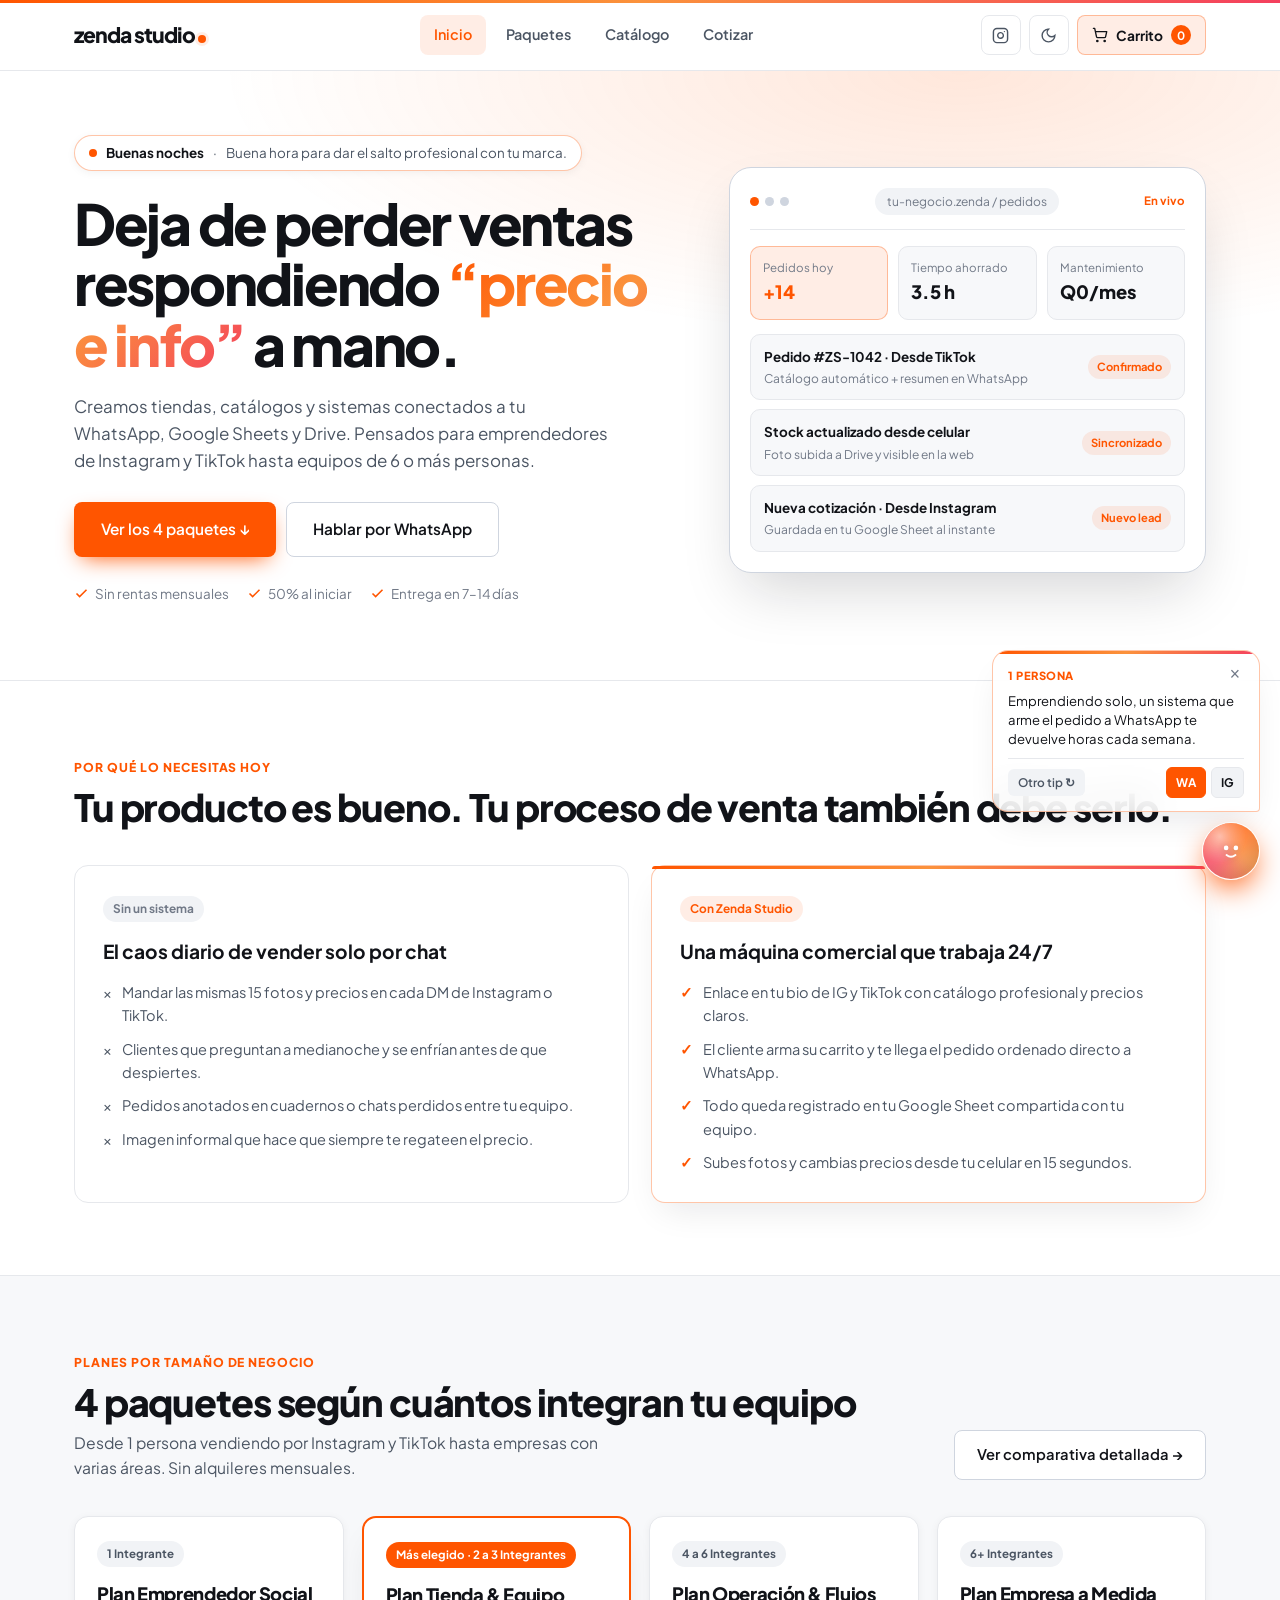
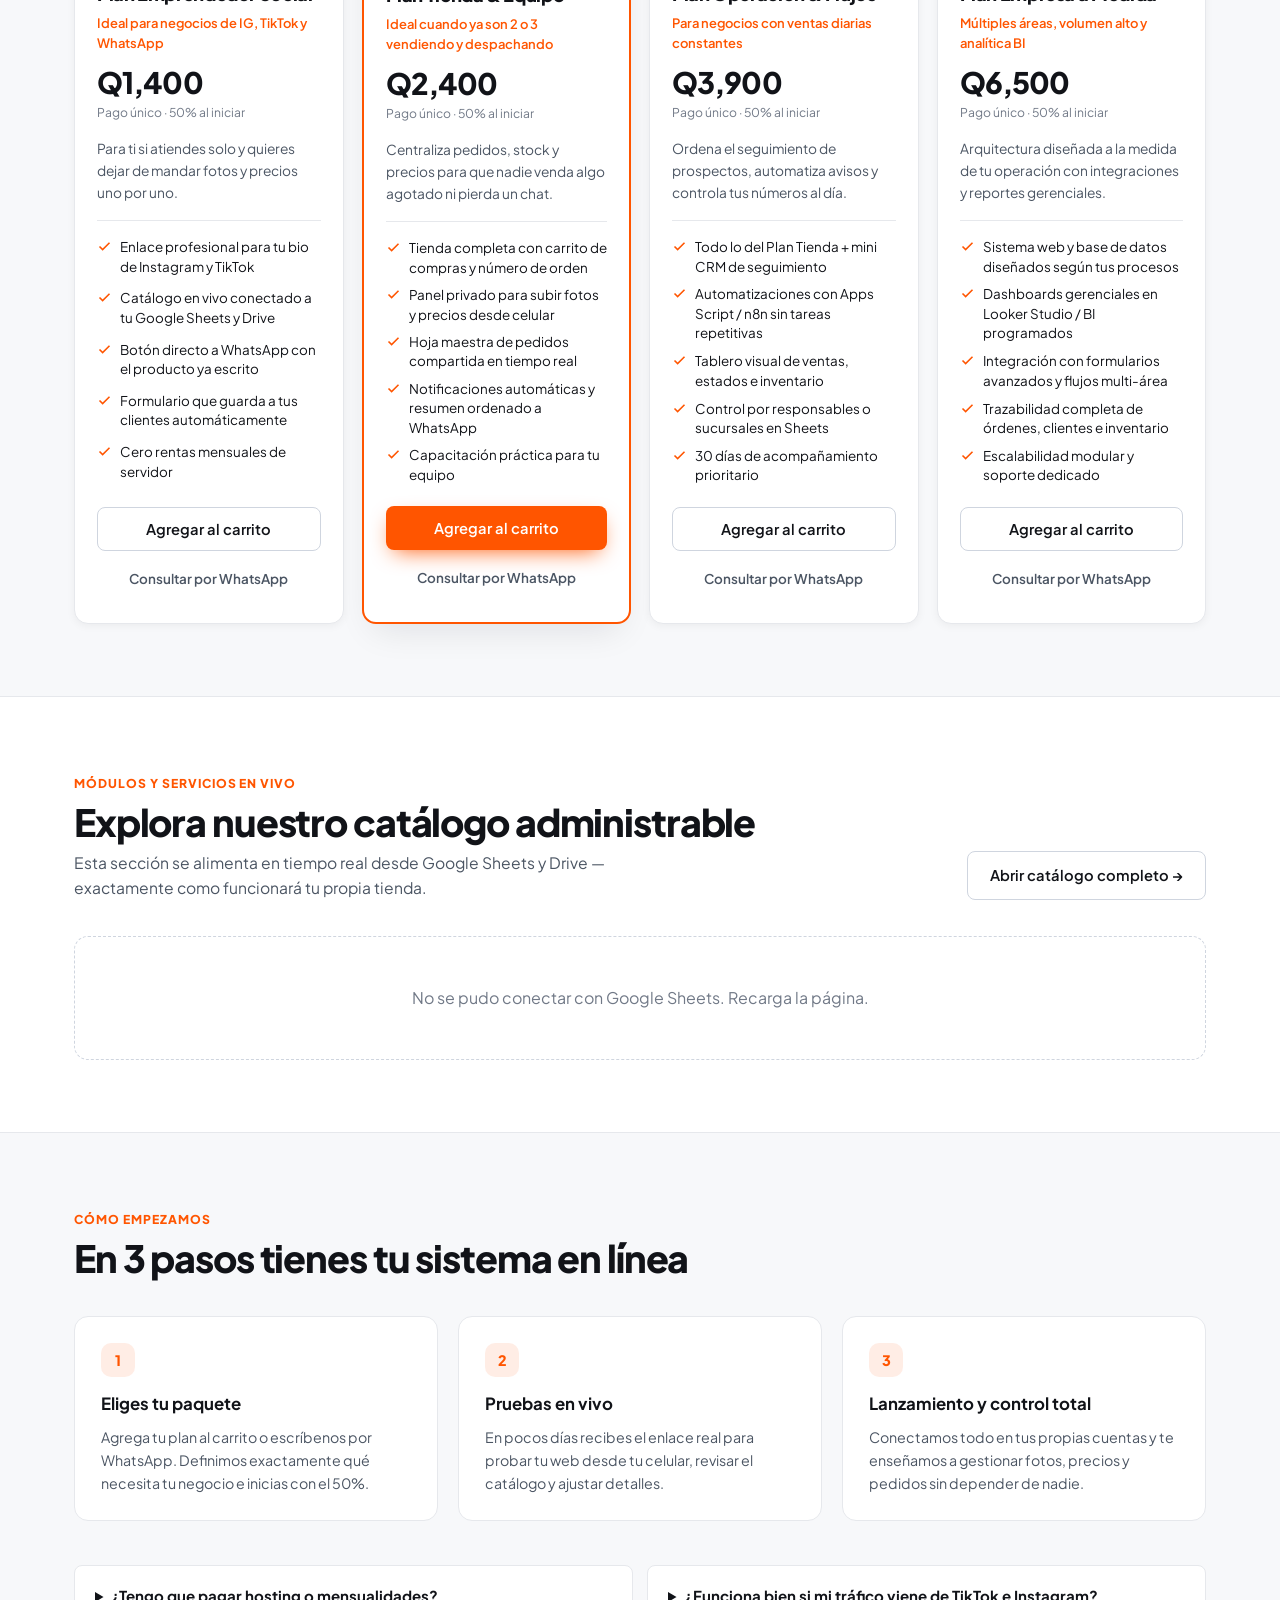
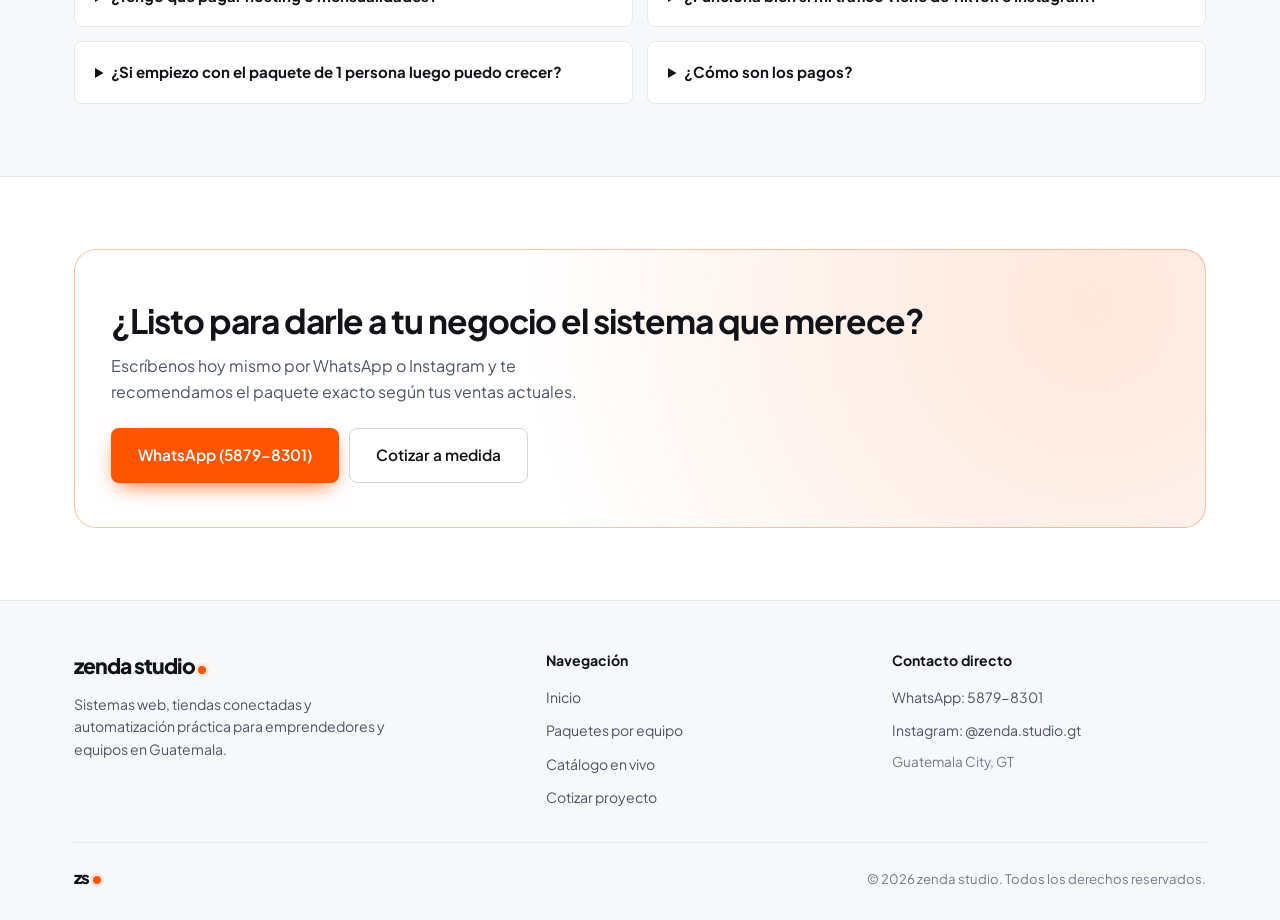
==== commit 19984303: "Sitio web multipagina real (Inicio, Paquetes, Catalogo, Cotizar), cambio de color entre paginas y re" ====
--- a/docs/index.html
+++ b/docs/index.html
@@ -1,296 +1,292 @@
 <!DOCTYPE html>
-<html lang="es" data-theme="dark">
+<html lang="es" data-theme="light">
 <head>
   <meta charset="UTF-8" />
   <meta name="viewport" content="width=device-width, initial-scale=1.0" />
-  <title>zenda studio. — Sistemas Digitales para Emprendedores y Equipos</title>
-  <meta name="description" content="Tiendas, automatización y sistemas a medida diseñados para negocios de 1, 2, 3, 4, 5, 6 y más integrantes en Guatemala." />
+  <title>zenda studio. — Sistemas Web para Negocios de IG, TikTok y WhatsApp</title>
+  <meta name="description" content="Tiendas en línea, catálogos dinámicos y automatización para emprendedores de 1 a 6+ integrantes en Guatemala." />
   <link rel="preconnect" href="https://fonts.googleapis.com">
   <link href="https://fonts.googleapis.com/css2?family=Plus+Jakarta+Sans:wght@400;500;600;700;800&display=swap" rel="stylesheet">
   <link rel="stylesheet" href="css/styles.css" />
 </head>
-<body>
-  <div class="ambient-glow" aria-hidden="true"></div>
+<body data-page="inicio">
   <div id="promo-bar" class="promo-bar" hidden></div>
-
-  <!-- Navegación principal por secciones -->
   <header class="navbar">
     <div class="container nav-inner">
-      <a href="#inicio" class="brand-logo" data-route="inicio"><span>zenda studio</span><span class="brand-dot"></span></a>
-
-      <nav class="nav-tabs" aria-label="Secciones">
-        <button type="button" class="nav-tab active" data-route="inicio">Inicio</button>
-        <button type="button" class="nav-tab" data-route="equipos">Por Equipo</button>
-        <button type="button" class="nav-tab" data-route="catalogo">Catálogo</button>
-        <button type="button" class="nav-tab" data-route="proceso">Cómo funciona</button>
-        <button type="button" class="nav-tab" data-route="cotizar">Cotizar</button>
+      <a href="index.html" class="brand-logo"><span>zenda studio</span><span class="brand-dot"></span></a>
+
+      <nav class="nav-links" aria-label="Menú principal">
+        <a href="index.html" class="nav-link active">Inicio</a>
+        <a href="paquetes.html" class="nav-link ">Paquetes</a>
+        <a href="catalogo.html" class="nav-link ">Catálogo</a>
+        <a href="cotizar.html" class="nav-link ">Cotizar</a>
       </nav>
 
       <div class="nav-actions">
         <a href="https://www.instagram.com/zenda.studio.gt/" target="_blank" rel="noopener" class="icon-btn" title="Instagram @zenda.studio.gt" aria-label="Instagram">
           <svg width="17" height="17" viewBox="0 0 24 24" fill="none" stroke="currentColor" stroke-width="2" stroke-linecap="round" stroke-linejoin="round"><rect width="20" height="20" x="2" y="2" rx="5" ry="5"/><path d="M16 11.37A4 4 0 1 1 12.63 8 4 4 0 0 1 16 11.37z"/><line x1="17.5" x2="17.51" y1="6.5" y2="6.5"/></svg>
         </a>
-        <button id="theme-toggle" class="icon-btn" type="button" title="Cambiar modo oscuro o claro" aria-label="Cambiar tema"></button>
-        <button id="cart-open-btn" class="cart-trigger" type="button">
+        <button id="theme-toggle" class="icon-btn" type="button" title="Modo oscuro / claro" aria-label="Cambiar tema"></button>
+        <button id="cart-open-btn" class="cart-btn" type="button">
           <svg width="16" height="16" viewBox="0 0 24 24" fill="none" stroke="currentColor" stroke-width="2" stroke-linecap="round" stroke-linejoin="round"><circle cx="8" cy="21" r="1"/><circle cx="19" cy="21" r="1"/><path d="M2.05 2.05h2l2.66 12.42a2 2 0 0 0 2 1.58h9.78a2 2 0 0 0 1.95-1.57l1.65-7.43H5.12"/></svg>
           <span>Carrito</span>
           <span id="cart-count" class="cart-count">0</span>
         </button>
+        <button id="menu-open-btn" class="icon-btn menu-toggle" type="button" aria-label="Abrir menú">
+          <svg width="20" height="20" viewBox="0 0 24 24" fill="none" stroke="currentColor" stroke-width="2"><line x1="3" y1="6" x2="21" y2="6"/><line x1="3" y1="12" x2="21" y2="12"/><line x1="3" y1="18" x2="21" y2="18"/></svg>
+        </button>
       </div>
     </div>
   </header>
 
-  <!-- Barra de pestañas para celular -->
-  <nav class="mobile-nav" aria-label="Secciones móvil">
-    <button type="button" class="nav-tab active" data-route="inicio">Inicio</button>
-    <button type="button" class="nav-tab" data-route="equipos">Por Equipo</button>
-    <button type="button" class="nav-tab" data-route="catalogo">Catálogo</button>
-    <button type="button" class="nav-tab" data-route="proceso">Cómo funciona</button>
-    <button type="button" class="nav-tab" data-route="cotizar">Cotizar</button>
-  </nav>
-
+  <div id="mobile-drawer" class="mobile-drawer" hidden>
+    <div class="mobile-panel">
+      <div class="mobile-panel-head">
+        <a href="index.html" class="brand-logo"><span>zenda studio</span><span class="brand-dot"></span></a>
+        <button id="menu-close-btn" class="icon-btn" type="button">&times;</button>
+      </div>
+      <a href="index.html" class="nav-link active">Inicio</a>
+      <a href="paquetes.html" class="nav-link ">Paquetes por Equipo</a>
+      <a href="catalogo.html" class="nav-link ">Catálogo en Vivo</a>
+      <a href="cotizar.html" class="nav-link ">Cotizar a Medida</a>
+      <div style="margin-top:auto; display:grid; gap:8px; padding-top:16px; border-top:1px solid var(--border);">
+        <a href="#" class="btn btn-primary btn-full js-wa-general" target="_blank" rel="noopener">WhatsApp (5879-8301)</a>
+        <a href="https://www.instagram.com/zenda.studio.gt/" class="btn btn-secondary btn-full" target="_blank" rel="noopener">Instagram</a>
+      </div>
+    </div>
+  </div>
   <main>
-    <!-- ================= VISTA 1: INICIO ================= -->
-    <section id="view-inicio" class="page-view">
-      <div class="container">
-        <div class="greeting-row">
-          <span class="greeting-dot"></span>
-          <span id="greeting-time" class="greeting-strong">Buenas noches</span>
-          <span>&middot;</span>
-          <span id="greeting-phrase">Listos para ordenar tu negocio.</span>
-        </div>
-
-        <div class="hero-layout">
-          <div>
-            <h1 id="hero-title" class="hero-title">Sistemas digitales que crecen al ritmo de tu <span class="prism-text">equipo</span>.</h1>
-            <p id="hero-subtitle" class="hero-desc">Desde emprendedores que trabajan solos hasta equipos de 6 o más integrantes. Diseñamos tu tienda, tu flujo de pedidos y tu automatización sin rentas mensuales.</p>
-            <div class="hero-cta">
-              <button type="button" class="btn btn-prism btn-lg" data-route="equipos">Ver planes por equipo &rarr;</button>
-              <button type="button" class="btn btn-secondary btn-lg" data-route="catalogo">Explorar catálogo</button>
-              <a href="#" id="hero-whatsapp" class="btn btn-ghost btn-lg" target="_blank" rel="noopener">WhatsApp</a>
+    <!-- Hero -->
+    <section class="hero-band">
+      <div class="container hero-grid">
+        <div>
+          <div class="greeting-badge">
+            <span class="live-dot"></span>
+            <span id="greeting-time" class="greeting-strong">Buenas noches</span>
+            <span>&middot;</span>
+            <span id="greeting-phrase">Haz que tu negocio venda en automático.</span>
+          </div>
+          <h1 class="hero-title">Deja de perder ventas respondiendo <span class="prism-text">“precio e info”</span> a mano.</h1>
+          <p class="hero-sub">Creamos tiendas, catálogos y sistemas conectados a tu WhatsApp, Google Sheets y Drive. Pensados para emprendedores de Instagram y TikTok hasta equipos de 6 o más personas.</p>
+          <div class="hero-actions">
+            <a href="#paquetes-home" class="btn btn-primary btn-lg">Ver los 4 paquetes &darr;</a>
+            <a href="#" class="btn btn-secondary btn-lg js-wa-general" target="_blank" rel="noopener">Hablar por WhatsApp</a>
+          </div>
+          <div class="hero-channels">
+            <span><svg width="15" height="15" viewBox="0 0 24 24" fill="none" stroke="currentColor" stroke-width="2.5"><polyline points="20 6 9 17 4 12"/></svg> Sin rentas mensuales</span>
+            <span><svg width="15" height="15" viewBox="0 0 24 24" fill="none" stroke="currentColor" stroke-width="2.5"><polyline points="20 6 9 17 4 12"/></svg> 50% al iniciar</span>
+            <span><svg width="15" height="15" viewBox="0 0 24 24" fill="none" stroke="currentColor" stroke-width="2.5"><polyline points="20 6 9 17 4 12"/></svg> Entrega en 7–14 días</span>
+          </div>
+        </div>
+
+        <!-- Vista visual de lo que recibe el cliente -->
+        <div class="hero-mockup" aria-hidden="true">
+          <div class="mock-topbar">
+            <div class="mock-dots"><i></i><i></i><i></i></div>
+            <div class="mock-url">tu-negocio.zenda / pedidos</div>
+            <span style="font-size:0.72rem; font-weight:700; color:var(--accent);">En vivo</span>
+          </div>
+          <div class="mock-kpi-row">
+            <div class="mock-kpi accent-kpi"><span>Pedidos hoy</span><strong>+14</strong></div>
+            <div class="mock-kpi"><span>Tiempo ahorrado</span><strong>3.5 h</strong></div>
+            <div class="mock-kpi"><span>Mantenimiento</span><strong>Q0/mes</strong></div>
+          </div>
+          <div class="mock-feed">
+            <div class="mock-item">
+              <div class="mock-item-left"><strong>Pedido #ZS-1042 · Desde TikTok</strong><span>Catálogo automático + resumen en WhatsApp</span></div>
+              <span class="mock-pill">Confirmado</span>
             </div>
-          </div>
-
-          <!-- Selector rápido por tamaño de equipo -->
-          <div class="quick-finder">
-            <div class="quick-finder-head">
-              <h3>¿Cuántas personas operan tu negocio?</h3>
-              <p>Te mostramos el nivel de sistema que mejor se adapta hoy.</p>
+            <div class="mock-item">
+              <div class="mock-item-left"><strong>Stock actualizado desde celular</strong><span>Foto subida a Drive y visible en la web</span></div>
+              <span class="mock-pill">Sincronizado</span>
             </div>
-
-            <div class="size-pills" id="home-size-pills">
-              <button type="button" class="size-pill active" data-tier="solo"><strong>1</strong><span>Solo tú</span></button>
-              <button type="button" class="size-pill" data-tier="duo"><strong>2–3</strong><span>Equipo base</span></button>
-              <button type="button" class="size-pill" data-tier="squad"><strong>4–6</strong><span>Operación</span></button>
-              <button type="button" class="size-pill" data-tier="scale"><strong>6+</strong><span>Empresa</span></button>
+            <div class="mock-item">
+              <div class="mock-item-left"><strong>Nueva cotización · Desde Instagram</strong><span>Guardada en tu Google Sheet al instante</span></div>
+              <span class="mock-pill">Nuevo lead</span>
             </div>
-
-            <div class="quick-result" id="home-quick-result"></div>
-          </div>
-        </div>
-
-        <div class="home-metrics">
-          <div class="metric-box">
-            <strong>Entrega en 7 a 14 días</strong>
-            <span>Con enlace de pruebas en vivo desde la primera semana para validar avances reales.</span>
-          </div>
-          <div class="metric-box">
-            <strong>100% en tus propias cuentas</strong>
-            <span>Google Sheets, Drive y GitHub configurados a tu nombre, sin pagos mensuales ocultos.</span>
-          </div>
-          <div class="metric-box">
-            <strong>Escalable por etapas</strong>
-            <span>Empieza con tu catálogo hoy y suma CRM, automatizaciones o tableros cuando tu equipo crezca.</span>
-          </div>
-        </div>
-      </div>
-    </section>
-
-    <!-- ================= VISTA 2: PAQUETES POR EQUIPO ================= -->
-    <section id="view-equipos" class="page-view" hidden>
-      <div class="container">
-        <div class="view-header">
-          <span class="view-kicker prism-text">Soluciones por tamaño y complejidad</span>
-          <h2>Un paquete pensado para tu etapa actual</h2>
-          <p>No pagues por herramientas complejas que no usas todavía, ni te quedes corto cuando tu equipo crece. Elige cuántos integran tu negocio:</p>
-        </div>
-
-        <div class="team-selector-bar" id="team-selector-bar"></div>
-        <div class="team-detail-card" id="team-detail-card"></div>
-
-        <div style="margin-bottom:14px;">
-          <h3 style="font-size:1.1rem; font-weight:700;">Comparativa rápida de los 4 niveles</h3>
-        </div>
-        <div class="compare-grid" id="team-compare-grid"></div>
-      </div>
-    </section>
-
-    <!-- ================= VISTA 3: CATÁLOGO EN VIVO (SHEETS + DRIVE) ================= -->
-    <section id="view-catalogo" class="page-view" hidden>
-      <div class="container">
-        <div class="view-header">
-          <span class="view-kicker prism-text">Tienda en línea</span>
-          <h2>Catálogo de servicios y módulos</h2>
-          <p>Explora los paquetes activos, filtra por categoría o cambia a vista de lista. Todo se conecta a tu operación.</p>
-        </div>
-
-        <div class="catalog-toolbar">
-          <div id="filtros-categorias" class="tag-bar"></div>
-          <div class="toolbar-right">
-            <div class="search-box">
-              <svg width="15" height="15" viewBox="0 0 24 24" fill="none" stroke="currentColor" stroke-width="2"><circle cx="11" cy="11" r="8"/><path d="m21 21-4.3-4.3"/></svg>
-              <input type="search" id="search-input" placeholder="Buscar servicio..." />
-            </div>
-            <div class="view-switch" role="group" aria-label="Tipo de vista">
-              <button type="button" class="active" data-view="grid" title="Cuadrícula">
-                <svg width="15" height="15" viewBox="0 0 24 24" fill="none" stroke="currentColor" stroke-width="2"><rect x="3" y="3" width="7" height="7"/><rect x="14" y="3" width="7" height="7"/><rect x="14" y="14" width="7" height="7"/><rect x="3" y="14" width="7" height="7"/></svg>
-              </button>
-              <button type="button" data-view="list" title="Lista">
-                <svg width="15" height="15" viewBox="0 0 24 24" fill="none" stroke="currentColor" stroke-width="2"><line x1="8" y1="6" x2="21" y2="6"/><line x1="8" y1="12" x2="21" y2="12"/><line x1="8" y1="18" x2="21" y2="18"/><line x1="3" y1="6" x2="3.01" y2="6"/><line x1="3" y1="12" x2="3.01" y2="12"/><line x1="3" y1="18" x2="3.01" y2="18"/></svg>
-              </button>
-            </div>
-          </div>
-        </div>
-
-        <div id="catalogo-grid" class="catalog-grid">
-          <div class="empty-state">Sincronizando catálogo...</div>
-        </div>
-      </div>
-    </section>
-
-    <!-- ================= VISTA 4: CÓMO FUNCIONA ================= -->
-    <section id="view-proceso" class="page-view" hidden>
-      <div class="container">
-        <div class="view-header">
-          <span class="view-kicker prism-text">Metodología</span>
-          <h2>De la idea al sistema funcionando en 4 pasos</h2>
-          <p>Trabajamos con claridad total desde el primer mensaje para que sepas qué recibes, cuándo lo recibes y cómo usarlo.</p>
-        </div>
-
-        <div class="steps-grid">
+          </div>
+        </div>
+      </div>
+    </section>
+
+    <!-- Antes vs Después (Marketing directo) -->
+    <section class="section">
+      <div class="container">
+        <div class="section-head">
+          <div>
+            <span class="kicker">Por qué lo necesitas hoy</span>
+            <h2>Tu producto es bueno. Tu proceso de venta también debe serlo.</h2>
+          </div>
+        </div>
+        <div class="vs-grid">
+          <div class="vs-card">
+            <span class="vs-label">Sin un sistema</span>
+            <h3>El caos diario de vender solo por chat</h3>
+            <ul class="vs-list">
+              <li><span>&times;</span><span>Mandar las mismas 15 fotos y precios en cada DM de Instagram o TikTok.</span></li>
+              <li><span>&times;</span><span>Clientes que preguntan a medianoche y se enfrían antes de que despiertes.</span></li>
+              <li><span>&times;</span><span>Pedidos anotados en cuadernos o chats perdidos entre tu equipo.</span></li>
+              <li><span>&times;</span><span>Imagen informal que hace que siempre te regateen el precio.</span></li>
+            </ul>
+          </div>
+          <div class="vs-card after">
+            <span class="vs-label">Con Zenda Studio</span>
+            <h3>Una máquina comercial que trabaja 24/7</h3>
+            <ul class="vs-list">
+              <li><span class="text-accent"><strong>&#10003;</strong></span><span>Enlace en tu bio de IG y TikTok con catálogo profesional y precios claros.</span></li>
+              <li><span class="text-accent"><strong>&#10003;</strong></span><span>El cliente arma su carrito y te llega el pedido ordenado directo a WhatsApp.</span></li>
+              <li><span class="text-accent"><strong>&#10003;</strong></span><span>Todo queda registrado en tu Google Sheet compartida con tu equipo.</span></li>
+              <li><span class="text-accent"><strong>&#10003;</strong></span><span>Subes fotos y cambias precios desde tu celular en 15 segundos.</span></li>
+            </ul>
+          </div>
+        </div>
+      </div>
+    </section>
+
+    <!-- 4 Paquetes por tamaño de negocio -->
+    <section id="paquetes-home" class="section section-alt">
+      <div class="container">
+        <div class="section-head">
+          <div>
+            <span class="kicker">Planes por tamaño de negocio</span>
+            <h2>4 paquetes según cuántos integran tu equipo</h2>
+            <p>Desde 1 persona vendiendo por Instagram y TikTok hasta empresas con varias áreas. Sin alquileres mensuales.</p>
+          </div>
+          <a href="paquetes.html" class="btn btn-secondary">Ver comparativa detallada &rarr;</a>
+        </div>
+        <div id="plans-grid" class="plans-grid"></div>
+      </div>
+    </section>
+
+    <!-- Muestra en vivo del catálogo conectado a Google Sheets -->
+    <section class="section">
+      <div class="container">
+        <div class="section-head">
+          <div>
+            <span class="kicker">Módulos y servicios en vivo</span>
+            <h2>Explora nuestro catálogo administrable</h2>
+            <p>Esta sección se alimenta en tiempo real desde Google Sheets y Drive — exactamente como funcionará tu propia tienda.</p>
+          </div>
+          <a href="catalogo.html" class="btn btn-secondary">Abrir catálogo completo &rarr;</a>
+        </div>
+        <div id="home-catalog-preview" class="catalog-grid">
+          <div class="empty-state">Cargando servicios...</div>
+        </div>
+      </div>
+    </section>
+
+    <!-- Proceso + FAQ -->
+    <section class="section section-alt">
+      <div class="container">
+        <div class="section-head">
+          <div>
+            <span class="kicker">Cómo empezamos</span>
+            <h2>En 3 pasos tienes tu sistema en línea</h2>
+          </div>
+        </div>
+        <div class="steps-grid" style="margin-bottom:44px;">
           <div class="step-card">
             <span class="step-num">1</span>
-            <h3>Diagnóstico rápido</h3>
-            <p>Nos cuentas cuántas personas trabajan en tu negocio y qué proceso quieres ordenar o automatizar.</p>
+            <h3>Eliges tu paquete</h3>
+            <p>Agrega tu plan al carrito o escríbenos por WhatsApp. Definimos exactamente qué necesita tu negocio e inicias con el 50%.</p>
           </div>
           <div class="step-card">
             <span class="step-num">2</span>
-            <h3>Propuesta y 50% de inicio</h3>
-            <p>Confirmas tu paquete en el carrito o propuesta a medida. Arrancamos con el 50% de anticipo.</p>
+            <h3>Pruebas en vivo</h3>
+            <p>En pocos días recibes el enlace real para probar tu web desde tu celular, revisar el catálogo y ajustar detalles.</p>
           </div>
           <div class="step-card">
             <span class="step-num">3</span>
-            <h3>Pruebas en vivo</h3>
-            <p>Te compartimos un enlace real para que tú y tu equipo prueben la web, el panel y los flujos antes de lanzar.</p>
-          </div>
-          <div class="step-card">
-            <span class="step-num">4</span>
-            <h3>Entrega y autonomía</h3>
-            <p>Dejamos todo en tus cuentas y te enseñamos a actualizar productos, precios y pedidos sin depender de nadie.</p>
-          </div>
-        </div>
-
-        <div class="faq-list">
-          <details class="faq-item" open>
-            <summary>¿Si empiezo solo (1 persona), luego puedo escalar a un equipo de 4 o 6?</summary>
-            <p>Sí. Construimos sobre la misma base de datos y arquitectura para que cuando contrates vendedores o asistentes solo sumes módulos (CRM, permisos, reportes) sin tirar tu página a la basura.</p>
+            <h3>Lanzamiento y control total</h3>
+            <p>Conectamos todo en tus propias cuentas y te enseñamos a gestionar fotos, precios y pedidos sin depender de nadie.</p>
+          </div>
+        </div>
+
+        <div class="faq-grid">
+          <details class="faq-item">
+            <summary>¿Tengo que pagar hosting o mensualidades?</summary>
+            <p>No en nuestros paquetes base. Trabajamos sobre tus cuentas de Google y GitHub para que operes con costo Q0 mensual, pagando solo tu dominio propio si decides agregar uno.</p>
           </details>
           <details class="faq-item">
-            <summary>¿Tengo que pagar mensualidades por mantener la tienda en línea?</summary>
-            <p>No en nuestros paquetes estándar. Usamos infraestructura en la nube conectada a tu propio Google Workspace y GitHub. Solo pagas tu dominio propio si decides agregar uno.</p>
+            <summary>¿Funciona bien si mi tráfico viene de TikTok e Instagram?</summary>
+            <p>Sí, diseñamos pensando primero en el celular: carga rápido dentro del navegador de Instagram y TikTok y lleva al cliente directo a comprar o escribirte a WhatsApp.</p>
           </details>
           <details class="faq-item">
-            <summary>¿Cómo puedo pagar mi paquete?</summary>
-            <p>Puedes pagar con 50% de anticipo al iniciar y 50% contra entrega funcionando, vía transferencia bancaria o link de pago con tarjeta.</p>
+            <summary>¿Si empiezo con el paquete de 1 persona luego puedo crecer?</summary>
+            <p>Totalmente. La arquitectura es modular: cuando sumes más personas a tu equipo solo agregas carrito, CRM o tableros sin perder tu inversión inicial.</p>
           </details>
-        </div>
-      </div>
-    </section>
-
-    <!-- ================= VISTA 5: COTIZAR ================= -->
-    <section id="view-cotizar" class="page-view" hidden>
-      <div class="container">
-        <div class="quote-grid">
-          <div>
-            <span class="view-kicker prism-text">Cotización a medida</span>
-            <h2 style="font-size:clamp(1.85rem,3.4vw,2.5rem); font-weight:800; letter-spacing:-0.03em; line-height:1.12; margin-bottom:12px;">Cuéntanos qué necesita tu equipo</h2>
-            <p style="color:var(--text-secondary);">Si necesitas combinar módulos o automatizar un flujo especial, llena el formulario o escríbenos directo por WhatsApp o Instagram.</p>
-
-            <div class="contact-box">
-              <a href="#" id="direct-whatsapp" class="btn btn-prism btn-full" target="_blank" rel="noopener">WhatsApp directo (5879-8301)</a>
-              <a href="https://www.instagram.com/zenda.studio.gt/" class="btn btn-secondary btn-full" target="_blank" rel="noopener">DM en Instagram (@zenda.studio.gt)</a>
-            </div>
-          </div>
-
-          <form id="quote-form" class="form-card">
-            <div class="form-row">
-              <div class="field"><label for="nombre">Nombre o negocio *</label><input type="text" id="nombre" required placeholder="Ej. Ana López / Café Sur" /></div>
-              <div class="field"><label for="telefono">WhatsApp *</label><input type="tel" id="telefono" required placeholder="+502 0000-0000" /></div>
-            </div>
-            <div class="form-row">
-              <div class="field"><label for="correo">Instagram o correo *</label><input type="text" id="correo" required placeholder="@tunegocio o correo" /></div>
-              <div class="field">
-                <label for="equipo-tamano">Integrantes en tu negocio</label>
-                <select id="equipo-tamano">
-                  <option value="1 persona (Emprendedor)">1 persona (Emprendedor)</option>
-                  <option value="2 a 3 integrantes">2 a 3 integrantes</option>
-                  <option value="4 a 6 integrantes">4 a 6 integrantes</option>
-                  <option value="Más de 6 integrantes">Más de 6 integrantes</option>
-                </select>
-              </div>
-            </div>
-            <div class="form-row">
-              <div class="field"><label for="paquete">Solución de interés</label><select id="paquete"><option value="Proyecto a medida">Proyecto a medida</option></select></div>
-              <div class="field">
-                <label for="presupuesto">Presupuesto estimado</label>
-                <select id="presupuesto">
-                  <option value="Por definir">Aún por definir</option>
-                  <option value="Menos de Q1,500">Menos de Q1,500</option>
-                  <option value="Q1,500 - Q3,500">Q1,500 - Q3,500</option>
-                  <option value="Q3,500 - Q7,000">Q3,500 - Q7,000</option>
-                  <option value="Más de Q7,000">Más de Q7,000</option>
-                </select>
-              </div>
-            </div>
-            <div class="field"><label for="mensaje">¿Qué problema quieres resolver? *</label><textarea id="mensaje" rows="4" required placeholder="Ej. Recibimos muchos mensajes en IG y queremos un catálogo con pedidos automáticos..."></textarea></div>
-            <button type="submit" id="btn-submit" class="btn btn-prism btn-full">Enviar y abrir WhatsApp &rarr;</button>
-            <p id="form-status" class="status-msg"></p>
-          </form>
+          <details class="faq-item">
+            <summary>¿Cómo son los pagos?</summary>
+            <p>50% de anticipo al arrancar y 50% al recibir tu sistema funcionando. Aceptamos transferencia bancaria o link de pago con tarjeta.</p>
+          </details>
+        </div>
+      </div>
+    </section>
+
+    <!-- CTA Final -->
+    <section class="section">
+      <div class="container">
+        <div class="cta-box">
+          <div>
+            <h2>¿Listo para darle a tu negocio el sistema que merece?</h2>
+            <p>Escríbenos hoy mismo por WhatsApp o Instagram y te recomendamos el paquete exacto según tus ventas actuales.</p>
+          </div>
+          <div style="display:flex; gap:10px; flex-wrap:wrap;">
+            <a href="#" class="btn btn-primary btn-lg js-wa-general" target="_blank" rel="noopener">WhatsApp (5879-8301)</a>
+            <a href="cotizar.html" class="btn btn-secondary btn-lg">Cotizar a medida</a>
+          </div>
         </div>
       </div>
     </section>
   </main>
-
   <footer class="footer">
-    <div class="container footer-inner">
-      <div class="brand-logo" style="cursor:default;"><span>zs</span><span id="secret-dot" class="brand-dot" title="zenda studio"></span></div>
-      <div class="footer-links">
-        <a href="#" id="footer-whatsapp" target="_blank" rel="noopener">WhatsApp</a>
-        <a href="https://www.instagram.com/zenda.studio.gt/" target="_blank" rel="noopener">Instagram</a>
-        <span>&copy; <span id="year"></span> zenda studio. Guatemala.</span>
+    <div class="container">
+      <div class="footer-grid">
+        <div class="footer-col">
+          <div class="brand-logo" style="margin-bottom:10px; cursor:default;"><span>zenda studio</span><span class="brand-dot"></span></div>
+          <p style="font-size:0.88rem; color:var(--text-2); max-width:340px;">Sistemas web, tiendas conectadas y automatización práctica para emprendedores y equipos en Guatemala.</p>
+        </div>
+        <div class="footer-col">
+          <h4>Navegación</h4>
+          <ul>
+            <li><a href="index.html">Inicio</a></li>
+            <li><a href="paquetes.html">Paquetes por equipo</a></li>
+            <li><a href="catalogo.html">Catálogo en vivo</a></li>
+            <li><a href="cotizar.html">Cotizar proyecto</a></li>
+          </ul>
+        </div>
+        <div class="footer-col">
+          <h4>Contacto directo</h4>
+          <ul>
+            <li><a href="#" class="js-wa-general" target="_blank" rel="noopener">WhatsApp: 5879-8301</a></li>
+            <li><a href="https://www.instagram.com/zenda.studio.gt/" target="_blank" rel="noopener">Instagram: @zenda.studio.gt</a></li>
+            <li style="color:var(--text-muted); font-size:0.85rem;">Guatemala City, GT</li>
+          </ul>
+        </div>
+      </div>
+      <div class="footer-bottom">
+        <div class="brand-logo" style="font-size:1.05rem; cursor:default;"><span>zs</span><span id="secret-dot" class="brand-dot" title="zenda studio"></span></div>
+        <span>&copy; <span id="year"></span> zenda studio. Todos los derechos reservados.</span>
       </div>
     </div>
   </footer>
 
-  <!-- CARRITO DESLIZABLE -->
+  <!-- Carrito -->
   <div id="cart-overlay" class="overlay" hidden>
-    <aside class="drawer" role="dialog" aria-label="Carrito de compra">
+    <aside class="drawer" role="dialog" aria-label="Carrito">
       <div class="drawer-header">
         <div>
           <h3 style="font-size:1.18rem;">Tu carrito</h3>
-          <span style="font-size:0.81rem; color:var(--text-muted);">Revisa tus paquetes y confirma tu orden</span>
+          <span style="font-size:0.81rem; color:var(--text-muted);">Confirma tu pedido y coordina el inicio</span>
         </div>
         <button id="cart-close-btn" class="icon-btn" type="button">&times;</button>
       </div>
-
       <div id="cart-items" class="cart-list"></div>
-
       <div id="cart-checkout-area" hidden>
         <div class="cart-total-row">
           <span>Total estimado</span>
-          <strong id="cart-total" class="prism-text" style="font-size:1.25rem;">Q0</strong>
-        </div>
-
+          <strong id="cart-total" class="text-accent" style="font-size:1.25rem;">Q0</strong>
+        </div>
         <form id="checkout-form">
           <div class="field"><label>Nombre o negocio *</label><input type="text" id="chk-nombre" required placeholder="Ej. María Gómez" /></div>
           <div class="form-row">
@@ -305,30 +301,30 @@
               <option value="Link de pago con Tarjeta">Link de pago con Tarjeta</option>
             </select>
           </div>
-          <div class="field"><label>Notas (opcional)</label><input type="text" id="chk-notas" placeholder="Ej. Somos un equipo de 3 personas..." /></div>
-          <button type="submit" id="btn-checkout" class="btn btn-prism btn-full">Confirmar pedido &rarr;</button>
+          <div class="field"><label>Notas (opcional)</label><input type="text" id="chk-notas" placeholder="Ej. Vendemos por IG y TikTok..." /></div>
+          <button type="submit" id="btn-checkout" class="btn btn-primary btn-full">Confirmar pedido &rarr;</button>
           <p id="chk-status" class="status-msg"></p>
         </form>
       </div>
     </aside>
   </div>
 
-  <!-- MODAL DETALLE Y GALERÍA -->
+  <!-- Modal Galería -->
   <div id="service-modal" class="modal-overlay" hidden>
     <div class="modal-card" role="dialog" aria-modal="true">
       <button type="button" id="modal-close" class="modal-close">&times;</button>
       <div id="modal-media" class="modal-media"></div>
       <div id="modal-thumbs" class="modal-thumbs"></div>
       <div class="modal-body">
-        <span id="modal-cat" class="view-kicker prism-text"></span>
+        <span id="modal-cat" class="kicker"></span>
         <div class="card-head">
-          <h3 id="modal-title" style="font-size:1.45rem;"></h3>
-          <span id="modal-price" class="card-price" style="font-size:1.3rem;"></span>
+          <h3 id="modal-title" style="font-size:1.4rem;"></h3>
+          <span id="modal-price" class="card-price" style="font-size:1.25rem;"></span>
         </div>
         <p id="modal-desc" class="card-desc"></p>
         <ul id="modal-features" class="feature-list"></ul>
         <div class="modal-actions">
-          <button type="button" id="modal-add-btn" class="btn btn-prism">Agregar al carrito</button>
+          <button type="button" id="modal-add-btn" class="btn btn-primary">Agregar al carrito</button>
           <a href="#" id="modal-wa-btn" target="_blank" rel="noopener" class="btn btn-secondary">WhatsApp</a>
           <a href="https://www.instagram.com/zenda.studio.gt/" target="_blank" rel="noopener" class="btn btn-ghost">Instagram &nearr;</a>
         </div>
@@ -336,18 +332,18 @@
     </div>
   </div>
 
-  <!-- AMIGUITO TRANSLÚCIDO MULTICOLOR -->
+  <!-- Amiguito Translúcido Multicolor (Interactivo en Cel, iPad y PC) -->
   <div id="zenda-bot" class="zenda-bot" aria-live="polite">
     <div id="bot-bubble" class="bot-bubble">
       <div class="bot-bubble-head">
-        <span id="bot-tag" class="bot-tag prism-text">Zenda Tip</span>
+        <span id="bot-tag" class="bot-tag">Zenda Tip</span>
         <button type="button" id="bot-close" class="bot-close" aria-label="Ocultar">&times;</button>
       </div>
-      <div id="bot-msg">Un buen sistema ordena tu negocio y vende por ti las 24 horas.</div>
+      <div id="bot-msg">¿Vendes por IG o TikTok? Convierte tus visitas en pedidos ordenados 24/7.</div>
       <div class="bot-bubble-foot">
         <button type="button" id="bot-next" class="bot-next-btn">Otro tip &#8635;</button>
         <div class="bot-links">
-          <a href="#" id="bot-wa" class="bot-chip primary" target="_blank" rel="noopener">WA</a>
+          <a href="#" class="bot-chip primary js-wa-general" target="_blank" rel="noopener">WA</a>
           <a href="https://www.instagram.com/zenda.studio.gt/" class="bot-chip" target="_blank" rel="noopener">IG</a>
         </div>
       </div>
--- a/docs/css/styles.css
+++ b/docs/css/styles.css
@@ -1,349 +1,372 @@
 :root {
-  --c1: #2563eb;
-  --c2: #06b6d4;
+  --c1: #0066ff;
+  --c2: #38bdf8;
   --c3: #6366f1;
   --accent: var(--c1);
-  --accent-soft: rgba(37, 99, 235, 0.11);
-  --prism-grad: linear-gradient(135deg, var(--c1), var(--c2), var(--c3));
+  --accent-soft: rgba(0, 102, 255, 0.10);
+  --accent-wash: rgba(0, 102, 255, 0.14);
+  --accent-border: rgba(0, 102, 255, 0.32);
+  --prism: linear-gradient(135deg, var(--c1), var(--c2), var(--c3));
   --radius-sm: 8px;
   --radius: 14px;
-  --radius-lg: 20px;
+  --radius-lg: 22px;
   --font: 'Plus Jakarta Sans', -apple-system, BlinkMacSystemFont, 'Segoe UI', sans-serif;
-  --transition: 0.22s cubic-bezier(0.2, 0.8, 0.2, 1);
+  --ease: 0.22s cubic-bezier(0.2, 0.8, 0.2, 1);
+}
+
+[data-theme="light"] {
+  --bg: #ffffff;
+  --bg-alt: #f7f8fa;
+  --surface: #ffffff;
+  --surface-2: #f1f3f6;
+  --glass: rgba(255, 255, 255, 0.84);
+  --text: #111318;
+  --text-2: #4b5563;
+  --text-muted: #717987;
+  --border: #e6e8ec;
+  --border-strong: #cfd5df;
+  --nav-bg: rgba(255, 255, 255, 0.86);
+  --shadow-sm: 0 2px 8px rgba(17, 19, 24, 0.05);
+  --shadow-md: 0 16px 36px -12px rgba(17, 19, 24, 0.11);
+  --shadow-lg: 0 28px 60px -14px rgba(17, 19, 24, 0.18);
 }
 
 [data-theme="dark"] {
-  --bg: #08090c;
-  --surface: #11131a;
-  --surface-2: #171a24;
-  --glass: rgba(17, 19, 26, 0.72);
-  --text: #f4f6fa;
-  --text-secondary: #9aa3b2;
-  --text-muted: #6c7587;
-  --border: rgba(255, 255, 255, 0.08);
-  --border-strong: rgba(255, 255, 255, 0.16);
-  --nav-bg: rgba(8, 9, 12, 0.78);
-  --shadow-sm: 0 2px 8px rgba(0, 0, 0, 0.35);
-  --shadow-md: 0 16px 40px -12px rgba(0, 0, 0, 0.65);
-  --shadow-lg: 0 28px 64px -16px rgba(0, 0, 0, 0.85);
-}
-
-[data-theme="light"] {
-  --bg: #f6f7f9;
-  --surface: #ffffff;
-  --surface-2: #eef0f4;
-  --glass: rgba(255, 255, 255, 0.78);
-  --text: #0f1117;
-  --text-secondary: #4e5666;
-  --text-muted: #7b8496;
-  --border: rgba(15, 17, 23, 0.09);
-  --border-strong: rgba(15, 17, 23, 0.18);
-  --nav-bg: rgba(246, 247, 249, 0.82);
-  --shadow-sm: 0 1px 3px rgba(15, 17, 23, 0.05);
-  --shadow-md: 0 14px 32px -12px rgba(15, 17, 23, 0.1);
-  --shadow-lg: 0 24px 54px -14px rgba(15, 17, 23, 0.16);
+  --bg: #0b0d12;
+  --bg-alt: #10131b;
+  --surface: #141822;
+  --surface-2: #1b202d;
+  --glass: rgba(20, 24, 34, 0.84);
+  --text: #f5f7fb;
+  --text-2: #a5b0c2;
+  --text-muted: #727d91;
+  --border: rgba(255, 255, 255, 0.09);
+  --border-strong: rgba(255, 255, 255, 0.18);
+  --nav-bg: rgba(11, 13, 18, 0.84);
+  --shadow-sm: 0 2px 10px rgba(0, 0, 0, 0.35);
+  --shadow-md: 0 18px 40px -12px rgba(0, 0, 0, 0.65);
+  --shadow-lg: 0 28px 64px -14px rgba(0, 0, 0, 0.85);
 }
 
 * { box-sizing: border-box; margin: 0; padding: 0; }
 html { scroll-behavior: smooth; }
-::selection { background: var(--c1); color: #ffffff; }
+::selection { background: var(--accent); color: #ffffff; }
 
 body {
   font-family: var(--font);
   background: var(--bg);
   color: var(--text);
-  line-height: 1.58;
+  line-height: 1.6;
   min-height: 100vh;
   display: flex;
   flex-direction: column;
   -webkit-font-smoothing: antialiased;
+  overflow-x: hidden;
   transition: background-color 0.25s ease, color 0.25s ease;
-  overflow-x: hidden;
-}
-
-.container { max-width: 1160px; margin: 0 auto; padding: 0 24px; width: 100%; }
+}
+
+/* Barra superior fina de identidad cromática por página */
+body::before {
+  content: "";
+  position: fixed;
+  top: 0; left: 0; right: 0;
+  height: 3px;
+  background: var(--prism);
+  z-index: 200;
+}
+
+.container { max-width: 1180px; margin: 0 auto; padding: 0 24px; width: 100%; }
 [hidden] { display: none !important; }
-
-.prism-text {
-  background: var(--prism-grad);
-  -webkit-background-clip: text;
-  background-clip: text;
-  color: transparent;
-}
-
-/* Luz ambiental muy sutil arriba */
-.ambient-glow {
-  position: fixed; top: -180px; left: 50%; transform: translateX(-50%);
-  width: 760px; height: 340px; border-radius: 50%;
-  background: var(--prism-grad);
-  filter: blur(130px); opacity: 0.11;
-  pointer-events: none; z-index: -1;
-}
-
-/* Banner opcional */
+.text-accent { color: var(--accent); }
+.prism-text { background: var(--prism); -webkit-background-clip: text; background-clip: text; color: transparent; }
+
+/* ================= HEADER & MENÚ ================= */
 .promo-bar {
-  background: var(--surface-2); border-bottom: 1px solid var(--border);
-  text-align: center; padding: 8px 16px; font-size: 0.83rem; font-weight: 500;
-  color: var(--text-secondary);
-}
-
-/* ================= NAVBAR ================= */
+  background: var(--accent); color: #fff;
+  text-align: center; padding: 8px 16px;
+  font-size: 0.83rem; font-weight: 600;
+}
+
 .navbar {
-  position: sticky; top: 0; z-index: 100;
+  position: sticky; top: 0; z-index: 120;
   background: var(--nav-bg);
   backdrop-filter: blur(18px); -webkit-backdrop-filter: blur(18px);
   border-bottom: 1px solid var(--border);
 }
-.nav-inner { height: 68px; display: flex; align-items: center; justify-content: space-between; gap: 16px; }
+.nav-inner { height: 70px; display: flex; align-items: center; justify-content: space-between; gap: 16px; }
 
 .brand-logo {
-  display: inline-flex; align-items: baseline; gap: 4px;
+  display: inline-flex; align-items: baseline; gap: 3px;
   text-decoration: none; color: var(--text);
-  font-weight: 800; font-size: 1.26rem; letter-spacing: -0.04em;
-  cursor: pointer; user-select: none;
+  font-weight: 800; font-size: 1.32rem; letter-spacing: -0.045em;
+  user-select: none;
 }
 .brand-dot {
   width: 8px; height: 8px; border-radius: 50%;
-  background: var(--prism-grad); display: inline-block;
+  background: var(--accent); display: inline-block;
+  box-shadow: 0 0 0 3px var(--accent-soft);
   transition: transform 0.15s ease;
 }
 .brand-dot:active { transform: scale(1.6); }
 
-/* Navegación por vistas (tabs) */
-.nav-tabs {
-  display: flex; align-items: center; gap: 4px;
-  padding: 4px; border-radius: 99px;
-  background: var(--surface); border: 1px solid var(--border);
-}
-.nav-tab {
-  border: none; background: transparent; color: var(--text-secondary);
-  padding: 7px 14px; border-radius: 99px;
-  font-family: inherit; font-size: 0.85rem; font-weight: 600;
-  cursor: pointer; transition: all var(--transition);
-  text-decoration: none;
-}
-.nav-tab:hover { color: var(--text); }
-.nav-tab.active {
-  background: var(--text); color: var(--bg);
-}
+.nav-links { display: flex; align-items: center; gap: 6px; }
+.nav-link {
+  text-decoration: none; color: var(--text-2);
+  font-size: 0.9rem; font-weight: 600;
+  padding: 8px 14px; border-radius: var(--radius-sm);
+  transition: all var(--ease);
+}
+.nav-link:hover { color: var(--text); background: var(--surface-2); }
+.nav-link.active { color: var(--accent); background: var(--accent-soft); }
 
 .nav-actions { display: flex; align-items: center; gap: 8px; }
 
-/* Navegación móvil inferior de pestañas */
-.mobile-nav {
-  display: none;
-  gap: 6px; padding: 10px 16px; overflow-x: auto;
-  background: var(--nav-bg); backdrop-filter: blur(16px);
-  border-bottom: 1px solid var(--border);
-}
-.mobile-nav .nav-tab { white-space: nowrap; flex-shrink: 0; font-size: 0.82rem; padding: 6px 12px; }
-
-/* Botones */
+.icon-btn {
+  width: 40px; height: 40px; border-radius: var(--radius-sm);
+  border: 1px solid var(--border); background: var(--surface);
+  color: var(--text-2); cursor: pointer;
+  display: inline-flex; align-items: center; justify-content: center;
+  text-decoration: none; transition: all var(--ease);
+}
+.icon-btn:hover { color: var(--accent); border-color: var(--accent-border); }
+
+.cart-btn {
+  display: inline-flex; align-items: center; gap: 8px;
+  height: 40px; padding: 0 14px; border-radius: var(--radius-sm);
+  border: 1px solid var(--accent-border); background: var(--accent-soft);
+  color: var(--text); font-family: inherit; font-size: 0.86rem; font-weight: 700;
+  cursor: pointer; transition: all var(--ease);
+}
+.cart-btn:hover { background: var(--accent); color: #fff; border-color: var(--accent); }
+.cart-count {
+  min-width: 20px; height: 20px; padding: 0 6px; border-radius: 99px;
+  background: var(--accent); color: #fff; font-size: 0.72rem; font-weight: 700;
+  display: inline-flex; align-items: center; justify-content: center;
+}
+.cart-btn:hover .cart-count { background: #fff; color: var(--accent); }
+
+.menu-toggle { display: none; }
+
+/* Menú móvil desplegable real */
+.mobile-drawer {
+  position: fixed; inset: 0; z-index: 230;
+  background: rgba(0, 0, 0, 0.5); backdrop-filter: blur(6px);
+  display: flex; justify-content: flex-end;
+}
+.mobile-panel {
+  width: min(310px, 86%); height: 100%;
+  background: var(--surface); padding: 22px;
+  display: flex; flex-direction: column; gap: 8px;
+  box-shadow: var(--shadow-lg);
+}
+.mobile-panel-head {
+  display: flex; justify-content: space-between; align-items: center;
+  padding-bottom: 16px; margin-bottom: 8px; border-bottom: 1px solid var(--border);
+}
+.mobile-panel a.nav-link { padding: 12px 14px; font-size: 1rem; display: block; }
+
+/* ================= BOTONES ================= */
 .btn {
   display: inline-flex; align-items: center; justify-content: center; gap: 8px;
-  padding: 11px 20px; border-radius: var(--radius-sm);
-  font-family: inherit; font-size: 0.89rem; font-weight: 600;
+  padding: 12px 22px; border-radius: var(--radius-sm);
+  font-family: inherit; font-size: 0.92rem; font-weight: 600;
   text-decoration: none; cursor: pointer; border: 1px solid transparent;
-  transition: all var(--transition); white-space: nowrap;
-}
-.btn-sm { padding: 8px 13px; font-size: 0.82rem; }
-.btn-lg { padding: 13px 24px; font-size: 0.94rem; }
+  transition: all var(--ease); white-space: nowrap; min-height: 44px;
+}
+.btn-sm { padding: 8px 14px; font-size: 0.84rem; min-height: 38px; }
+.btn-lg { padding: 14px 26px; font-size: 0.96rem; }
 .btn-full { width: 100%; }
-.btn-primary { background: var(--text); color: var(--bg); }
-.btn-primary:hover { opacity: 0.9; transform: translateY(-1px); }
-.btn-prism { background: var(--prism-grad); color: #ffffff; }
-.btn-prism:hover { filter: brightness(1.08); transform: translateY(-1px); box-shadow: 0 10px 26px -8px rgba(37,99,235,0.45); }
+.btn-primary { background: var(--accent); color: #fff; box-shadow: 0 8px 22px -8px var(--accent); }
+.btn-primary:hover { filter: brightness(1.08); transform: translateY(-1px); }
 .btn-secondary { background: var(--surface); color: var(--text); border-color: var(--border-strong); }
-.btn-secondary:hover { border-color: var(--text-muted); background: var(--surface-2); }
-.btn-ghost { background: transparent; color: var(--text-secondary); }
+.btn-secondary:hover { border-color: var(--accent); color: var(--accent); }
+.btn-ghost { background: transparent; color: var(--text-2); }
 .btn-ghost:hover { background: var(--surface-2); color: var(--text); }
 
-.icon-btn {
-  width: 38px; height: 38px; border-radius: var(--radius-sm);
-  border: 1px solid var(--border); background: var(--surface);
-  color: var(--text-secondary); cursor: pointer;
-  display: inline-flex; align-items: center; justify-content: center;
-  transition: all var(--transition); text-decoration: none;
-}
-.icon-btn:hover { color: var(--text); border-color: var(--border-strong); }
-
-.cart-trigger {
-  display: inline-flex; align-items: center; gap: 8px;
-  height: 38px; padding: 0 14px; border-radius: var(--radius-sm);
-  border: 1px solid var(--border-strong); background: var(--surface);
-  color: var(--text); font-family: inherit; font-size: 0.85rem; font-weight: 600;
-  cursor: pointer; transition: all var(--transition);
-}
-.cart-trigger:hover { border-color: var(--c1); }
-.cart-count {
-  min-width: 20px; height: 20px; padding: 0 6px; border-radius: 99px;
-  background: var(--prism-grad); color: #fff; font-size: 0.72rem; font-weight: 700;
-  display: inline-flex; align-items: center; justify-content: center;
-}
-
-/* ================= VISTAS SPA ================= */
-main { flex: 1; }
-.page-view {
-  padding: 52px 0 88px;
-  animation: viewEnter 0.34s cubic-bezier(0.2, 0.8, 0.2, 1);
-}
-@keyframes viewEnter {
-  from { opacity: 0; transform: translateY(10px); }
-  to { opacity: 1; transform: translateY(0); }
-}
-
-.view-header { margin-bottom: 34px; max-width: 680px; }
-.view-kicker {
-  display: inline-block; font-size: 0.78rem; font-weight: 700;
-  letter-spacing: 0.06em; text-transform: uppercase;
-  margin-bottom: 8px;
-}
-.view-header h1, .view-header h2 {
-  font-size: clamp(1.95rem, 3.8vw, 2.85rem);
-  font-weight: 800; letter-spacing: -0.035em; line-height: 1.1;
-  margin-bottom: 10px;
-}
-.view-header p { color: var(--text-secondary); font-size: 1rem; }
-
-/* ================= VISTA 1: INICIO ================= */
-.greeting-row {
-  display: inline-flex; align-items: center; gap: 10px;
+/* ================= HERO CON ATMÓSFERA DE COLOR ================= */
+.hero-band {
+  position: relative;
+  background: radial-gradient(ellipse 85% 65% at 75% 0%, var(--accent-wash), transparent 68%), var(--bg);
+  padding: 64px 0 76px;
+  border-bottom: 1px solid var(--border);
+}
+.page-banner {
+  background: radial-gradient(ellipse 80% 90% at 20% 0%, var(--accent-wash), transparent 70%), var(--bg-alt);
+  padding: 56px 0 46px;
+  border-bottom: 1px solid var(--border);
+}
+.page-banner h1 {
+  font-size: clamp(2rem, 4.2vw, 3rem);
+  font-weight: 800; letter-spacing: -0.035em; line-height: 1.08;
+  margin-bottom: 12px;
+}
+.page-banner p { color: var(--text-2); font-size: 1.04rem; max-width: 640px; }
+
+.hero-grid {
+  display: grid; grid-template-columns: 1.12fr 0.88fr;
+  gap: 48px; align-items: center;
+}
+.greeting-badge {
+  display: inline-flex; align-items: center; gap: 9px;
   padding: 6px 14px; border-radius: 99px;
+  background: var(--surface); border: 1px solid var(--accent-border);
+  font-size: 0.84rem; color: var(--text-2); margin-bottom: 22px;
+  box-shadow: var(--shadow-sm);
+}
+.live-dot { width: 8px; height: 8px; border-radius: 50%; background: var(--accent); flex-shrink: 0; }
+.greeting-strong { color: var(--text); font-weight: 700; }
+
+.hero-title {
+  font-size: clamp(2.25rem, 4.6vw, 3.55rem);
+  font-weight: 800; letter-spacing: -0.04em; line-height: 1.07;
+  margin-bottom: 18px;
+}
+.hero-sub { font-size: 1.06rem; color: var(--text-2); max-width: 540px; margin-bottom: 28px; }
+.hero-actions { display: flex; flex-wrap: wrap; gap: 10px; margin-bottom: 26px; }
+.hero-channels { display: flex; flex-wrap: wrap; gap: 18px; font-size: 0.84rem; color: var(--text-muted); }
+.hero-channels span { display: inline-flex; align-items: center; gap: 6px; }
+.hero-channels svg { color: var(--accent); }
+
+/* Mockup visual real en el Hero (muestra lo que vendes) */
+.hero-mockup {
+  background: var(--surface);
+  border: 1px solid var(--border-strong);
+  border-radius: var(--radius-lg);
+  padding: 20px;
+  box-shadow: var(--shadow-lg);
+  position: relative;
+}
+.mock-topbar {
+  display: flex; align-items: center; justify-content: space-between;
+  padding-bottom: 14px; margin-bottom: 16px; border-bottom: 1px solid var(--border);
+}
+.mock-dots { display: flex; gap: 6px; }
+.mock-dots i { width: 9px; height: 9px; border-radius: 50%; background: var(--border-strong); display: block; }
+.mock-dots i:first-child { background: var(--accent); }
+.mock-url { font-size: 0.75rem; color: var(--text-muted); background: var(--surface-2); padding: 4px 12px; border-radius: 99px; }
+
+.mock-kpi-row { display: grid; grid-template-columns: repeat(3, 1fr); gap: 10px; margin-bottom: 14px; }
+.mock-kpi {
+  background: var(--bg-alt); border: 1px solid var(--border);
+  border-radius: 10px; padding: 12px;
+}
+.mock-kpi span { font-size: 0.72rem; color: var(--text-muted); display: block; }
+.mock-kpi strong { font-size: 1.15rem; font-weight: 800; color: var(--text); }
+.mock-kpi.accent-kpi { border-color: var(--accent-border); background: var(--accent-soft); }
+.mock-kpi.accent-kpi strong { color: var(--accent); }
+
+.mock-feed { display: grid; gap: 9px; }
+.mock-item {
+  display: flex; align-items: center; justify-content: space-between; gap: 10px;
+  padding: 11px 13px; border-radius: 10px;
+  background: var(--bg-alt); border: 1px solid var(--border);
+  font-size: 0.82rem;
+}
+.mock-item-left strong { display: block; font-size: 0.84rem; }
+.mock-item-left span { font-size: 0.75rem; color: var(--text-muted); }
+.mock-pill {
+  font-size: 0.7rem; font-weight: 700; padding: 3px 9px; border-radius: 99px;
+  background: var(--accent-soft); color: var(--accent); white-space: nowrap;
+}
+
+/* ================= SECCIONES ================= */
+.section { padding: 72px 0; }
+.section-alt { background: var(--bg-alt); border-top: 1px solid var(--border); border-bottom: 1px solid var(--border); }
+.section-head {
+  display: flex; justify-content: space-between; align-items: flex-end;
+  flex-wrap: wrap; gap: 18px; margin-bottom: 36px;
+}
+.kicker {
+  display: inline-block; font-size: 0.76rem; font-weight: 800;
+  text-transform: uppercase; letter-spacing: 0.08em;
+  color: var(--accent); margin-bottom: 8px;
+}
+.section-head h2 {
+  font-size: clamp(1.7rem, 3.2vw, 2.35rem);
+  font-weight: 800; letter-spacing: -0.03em; line-height: 1.14;
+}
+.section-head p { color: var(--text-2); font-size: 0.98rem; max-width: 560px; margin-top: 6px; }
+
+/* Comparativa Antes vs Después (Marketing) */
+.vs-grid { display: grid; grid-template-columns: 1fr 1fr; gap: 22px; }
+.vs-card {
   background: var(--surface); border: 1px solid var(--border);
-  font-size: 0.84rem; color: var(--text-secondary); margin-bottom: 24px;
-}
-.greeting-dot { width: 7px; height: 7px; border-radius: 50%; background: #22c55e; }
-.greeting-strong { color: var(--text); font-weight: 700; }
-
-.hero-layout {
-  display: grid; grid-template-columns: 1.18fr 0.82fr;
-  gap: 44px; align-items: center; padding-top: 12px;
-}
-.hero-title {
-  font-size: clamp(2.4rem, 5vw, 3.8rem);
-  font-weight: 800; letter-spacing: -0.04em; line-height: 1.06;
-  margin-bottom: 18px;
-}
-.hero-desc { font-size: 1.06rem; color: var(--text-secondary); max-width: 540px; margin-bottom: 28px; }
-.hero-cta { display: flex; flex-wrap: wrap; gap: 10px; }
-
-/* Tarjeta interactiva en Inicio: ¿Cuántos son en tu negocio? */
-.quick-finder {
+  border-radius: var(--radius); padding: 28px;
+}
+.vs-card.after { border-color: var(--accent-border); box-shadow: var(--shadow-md); position: relative; }
+.vs-card.after::before {
+  content: ""; position: absolute; top: 0; left: 0; right: 0; height: 3px;
+  background: var(--prism); border-radius: var(--radius) var(--radius) 0 0;
+}
+.vs-label {
+  display: inline-block; font-size: 0.74rem; font-weight: 700;
+  padding: 4px 10px; border-radius: 99px; margin-bottom: 14px;
+  background: var(--surface-2); color: var(--text-muted);
+}
+.vs-card.after .vs-label { background: var(--accent-soft); color: var(--accent); }
+.vs-card h3 { font-size: 1.2rem; margin-bottom: 14px; }
+.vs-list { list-style: none; display: grid; gap: 10px; font-size: 0.91rem; color: var(--text-2); }
+.vs-list li { display: flex; align-items: flex-start; gap: 10px; }
+
+/* ================= 4 PAQUETES POR EQUIPO (GRID RESPONSIVE) ================= */
+.plans-grid {
+  display: grid;
+  grid-template-columns: repeat(4, 1fr);
+  gap: 18px;
+  align-items: stretch;
+}
+.plan-card {
+  background: var(--surface);
+  border: 1px solid var(--border);
+  border-radius: var(--radius);
+  padding: 24px 22px;
+  display: flex; flex-direction: column;
+  box-shadow: var(--shadow-sm);
+  transition: transform var(--ease), box-shadow var(--ease), border-color var(--ease);
+  position: relative;
+}
+.plan-card:hover { transform: translateY(-4px); box-shadow: var(--shadow-md); border-color: var(--accent-border); }
+.plan-card.popular {
+  border: 2px solid var(--accent);
+  box-shadow: var(--shadow-md);
+}
+.plan-badge {
+  display: inline-block; align-self: flex-start;
+  font-size: 0.72rem; font-weight: 700;
+  padding: 4px 10px; border-radius: 99px;
+  background: var(--surface-2); color: var(--text-2);
+  margin-bottom: 12px;
+}
+.plan-card.popular .plan-badge { background: var(--accent); color: #fff; }
+.plan-card h3 { font-size: 1.15rem; font-weight: 800; letter-spacing: -0.02em; margin-bottom: 4px; }
+.plan-ideal { font-size: 0.81rem; color: var(--accent); font-weight: 600; margin-bottom: 12px; }
+.plan-price {
+  font-size: 1.85rem; font-weight: 800; letter-spacing: -0.03em;
+  color: var(--text); line-height: 1.1; margin-bottom: 4px;
+}
+.plan-price-note { font-size: 0.76rem; color: var(--text-muted); margin-bottom: 16px; }
+.plan-desc { font-size: 0.86rem; color: var(--text-2); margin-bottom: 16px; padding-bottom: 16px; border-bottom: 1px solid var(--border); }
+
+.feature-list { list-style: none; display: grid; gap: 8px; margin-bottom: 22px; flex: 1; }
+.feature-list li { display: flex; align-items: flex-start; gap: 8px; font-size: 0.84rem; color: var(--text); line-height: 1.45; }
+.feature-list svg { color: var(--accent); flex-shrink: 0; margin-top: 2px; }
+
+.plan-actions { display: grid; gap: 8px; }
+
+/* Tabla comparativa en paquetes.html */
+.table-wrap {
+  overflow-x: auto;
   background: var(--surface); border: 1px solid var(--border);
-  border-radius: var(--radius-lg); padding: 26px;
-  box-shadow: var(--shadow-md);
-}
-.quick-finder-head { margin-bottom: 18px; }
-.quick-finder-head h3 { font-size: 1.08rem; font-weight: 700; margin-bottom: 4px; }
-.quick-finder-head p { font-size: 0.85rem; color: var(--text-muted); }
-
-.size-pills {
-  display: grid; grid-template-columns: repeat(4, 1fr); gap: 8px;
-  margin-bottom: 18px;
-}
-.size-pill {
-  padding: 10px 6px; border-radius: var(--radius-sm);
-  border: 1px solid var(--border); background: var(--bg);
-  color: var(--text-secondary); font-family: inherit;
-  cursor: pointer; text-align: center; transition: all var(--transition);
-}
-.size-pill strong { display: block; font-size: 0.95rem; color: var(--text); }
-.size-pill span { font-size: 0.72rem; color: var(--text-muted); }
-.size-pill:hover { border-color: var(--border-strong); }
-.size-pill.active {
-  border-color: var(--c1); background: var(--accent-soft);
-}
-.size-pill.active strong { color: var(--c1); }
-
-.quick-result {
-  background: var(--bg); border: 1px solid var(--border);
-  border-radius: var(--radius); padding: 18px;
-}
-.quick-result-top {
-  display: flex; justify-content: space-between; align-items: baseline;
-  gap: 10px; margin-bottom: 6px;
-}
-.quick-result-top h4 { font-size: 1.02rem; font-weight: 700; }
-.quick-result-price { font-weight: 800; font-size: 1rem; color: var(--c1); white-space: nowrap; }
-.quick-result p { font-size: 0.85rem; color: var(--text-secondary); margin-bottom: 14px; }
-
-.home-metrics {
-  display: grid; grid-template-columns: repeat(3, 1fr); gap: 16px;
-  margin-top: 52px; padding-top: 32px; border-top: 1px solid var(--border);
-}
-.metric-box strong { display: block; font-size: 1.15rem; font-weight: 700; margin-bottom: 4px; }
-.metric-box span { font-size: 0.86rem; color: var(--text-secondary); }
-
-/* ================= VISTA 2: PAQUETES POR EQUIPO ================= */
-.team-selector-bar {
-  display: grid; grid-template-columns: repeat(4, 1fr); gap: 12px;
-  margin-bottom: 26px;
-}
-.team-tab {
-  padding: 16px 18px; border-radius: var(--radius);
-  border: 1px solid var(--border); background: var(--surface);
-  text-align: left; cursor: pointer; font-family: inherit;
-  transition: all var(--transition);
-}
-.team-tab:hover { border-color: var(--border-strong); transform: translateY(-2px); }
-.team-tab.active {
-  border-color: var(--c1);
-  box-shadow: 0 0 0 1px var(--c1), var(--shadow-sm);
-}
-.team-tab-num {
-  font-size: 0.75rem; font-weight: 700; text-transform: uppercase;
-  letter-spacing: 0.05em; color: var(--text-muted); display: block; margin-bottom: 4px;
-}
-.team-tab.active .team-tab-num { color: var(--c1); }
-.team-tab strong { display: block; font-size: 1.04rem; color: var(--text); margin-bottom: 2px; }
-.team-tab span { font-size: 0.8rem; color: var(--text-secondary); }
-
-.team-detail-card {
-  background: var(--surface); border: 1px solid var(--border);
-  border-radius: var(--radius-lg); padding: 32px;
-  display: grid; grid-template-columns: 1.15fr 0.85fr; gap: 36px;
-  box-shadow: var(--shadow-sm); margin-bottom: 34px;
-}
-.complexity-wrap { margin: 18px 0 22px; }
-.complexity-label {
-  display: flex; justify-content: space-between; font-size: 0.8rem;
-  color: var(--text-muted); margin-bottom: 6px; font-weight: 600;
-}
-.complexity-track {
-  height: 6px; border-radius: 99px; background: var(--surface-2); overflow: hidden;
-}
-.complexity-fill {
-  height: 100%; border-radius: 99px; background: var(--prism-grad);
-  transition: width 0.4s ease;
-}
-
-.team-side-box {
-  background: var(--bg); border: 1px solid var(--border);
-  border-radius: var(--radius); padding: 24px;
-  display: flex; flex-direction: column; justify-content: space-between; gap: 18px;
-}
-.team-price-big { font-size: 2rem; font-weight: 800; letter-spacing: -0.03em; line-height: 1.1; }
-.team-meta-row {
-  display: flex; justify-content: space-between; font-size: 0.86rem;
-  padding: 10px 0; border-bottom: 1px solid var(--border);
-}
-.team-meta-row span { color: var(--text-muted); }
-
-/* Matriz comparativa limpia */
-.compare-grid {
-  display: grid; grid-template-columns: repeat(4, 1fr); gap: 14px;
-}
-.compare-card {
-  background: var(--surface); border: 1px solid var(--border);
-  border-radius: var(--radius); padding: 20px;
-  display: flex; flex-direction: column; gap: 10px;
-}
-.compare-card.highlight { border-color: var(--c1); }
-.compare-card h4 { font-size: 0.98rem; }
-.compare-card .c-price { font-size: 1.15rem; font-weight: 800; color: var(--c1); }
-.compare-card p { font-size: 0.82rem; color: var(--text-secondary); flex: 1; }
-
-/* ================= VISTA 3: CATÁLOGO (SHEETS + DRIVE) ================= */
+  border-radius: var(--radius);
+}
+.compare-table { width: 100%; border-collapse: collapse; min-width: 680px; font-size: 0.88rem; }
+.compare-table th, .compare-table td { padding: 14px 16px; text-align: left; border-bottom: 1px solid var(--border); }
+.compare-table th { background: var(--bg-alt); font-weight: 700; }
+.compare-table tr:last-child td { border-bottom: none; }
+.check-yes { color: var(--accent); font-weight: 800; }
+.check-no { color: var(--text-muted); }
+
+/* ================= CATÁLOGO DINÁMICO (SHEETS + DRIVE) ================= */
 .catalog-toolbar {
   display: flex; justify-content: space-between; align-items: center;
   flex-wrap: wrap; gap: 14px; margin-bottom: 24px;
@@ -351,151 +374,141 @@
 .tag-bar { display: flex; flex-wrap: wrap; gap: 8px; }
 .tag-pill {
   padding: 7px 14px; border-radius: 99px; border: 1px solid var(--border);
-  background: var(--surface); color: var(--text-secondary);
-  font-family: inherit; font-size: 0.83rem; font-weight: 500;
-  cursor: pointer; transition: all var(--transition);
-}
-.tag-pill:hover { border-color: var(--border-strong); color: var(--text); }
-.tag-pill.active { background: var(--text); color: var(--bg); border-color: var(--text); }
-
-.toolbar-right { display: flex; align-items: center; gap: 10px; flex-wrap: wrap; }
+  background: var(--surface); color: var(--text-2);
+  font-family: inherit; font-size: 0.83rem; font-weight: 600;
+  cursor: pointer; transition: all var(--ease);
+}
+.tag-pill:hover { border-color: var(--accent-border); color: var(--text); }
+.tag-pill.active { background: var(--accent); color: #fff; border-color: var(--accent); }
+
 .search-box { position: relative; display: flex; align-items: center; }
 .search-box svg { position: absolute; left: 12px; color: var(--text-muted); pointer-events: none; }
 .search-box input {
-  height: 38px; padding: 0 12px 0 36px; border-radius: var(--radius-sm);
+  height: 40px; padding: 0 12px 0 36px; border-radius: var(--radius-sm);
   border: 1px solid var(--border); background: var(--surface);
-  color: var(--text); font-family: inherit; font-size: 0.86rem; width: 220px;
-}
-.search-box input:focus { outline: none; border-color: var(--c1); }
-
-.view-switch {
-  display: inline-flex; padding: 3px; border-radius: var(--radius-sm);
-  background: var(--surface-2); border: 1px solid var(--border);
-}
-.view-switch button {
-  border: none; background: transparent; color: var(--text-muted);
-  height: 30px; padding: 0 10px; border-radius: 6px; cursor: pointer;
-  display: inline-flex; align-items: center; transition: all var(--transition);
-}
-.view-switch button.active { background: var(--surface); color: var(--text); box-shadow: var(--shadow-sm); }
-
-.catalog-grid { display: grid; grid-template-columns: repeat(auto-fill, minmax(330px, 1fr)); gap: 22px; }
-.catalog-grid.view-list { grid-template-columns: 1fr; gap: 16px; }
-
+  color: var(--text); font-family: inherit; font-size: 0.87rem; width: 230px;
+}
+.search-box input:focus { outline: none; border-color: var(--accent); }
+
+.catalog-grid { display: grid; grid-template-columns: repeat(3, 1fr); gap: 22px; }
 .product-card {
-  background: var(--surface); border: 1px solid var(--border); border-radius: var(--radius);
-  overflow: hidden; display: flex; flex-direction: column;
-  transition: transform var(--transition), box-shadow var(--transition), border-color var(--transition);
-}
-.product-card:hover { transform: translateY(-3px); box-shadow: var(--shadow-md); border-color: var(--border-strong); }
-.product-card.featured { border-color: var(--c1); }
-
-.catalog-grid.view-list .product-card { flex-direction: row; align-items: stretch; }
-.catalog-grid.view-list .card-media { width: 310px; flex-shrink: 0; aspect-ratio: auto; min-height: 210px; }
+  background: var(--surface); border: 1px solid var(--border);
+  border-radius: var(--radius); overflow: hidden;
+  display: flex; flex-direction: column; box-shadow: var(--shadow-sm);
+  transition: transform var(--ease), box-shadow var(--ease), border-color var(--ease);
+}
+.product-card:hover { transform: translateY(-4px); box-shadow: var(--shadow-md); border-color: var(--accent-border); }
+.product-card.featured { border-color: var(--accent); }
 
 .card-media { position: relative; aspect-ratio: 16/10; background: var(--surface-2); overflow: hidden; cursor: pointer; }
 .card-media img, .card-media video, .card-media iframe { width: 100%; height: 100%; object-fit: cover; border: 0; display: block; transition: transform 0.45s ease; }
 .product-card:hover .card-media img { transform: scale(1.03); }
-
 .card-badges { position: absolute; top: 12px; left: 12px; right: 12px; display: flex; justify-content: space-between; pointer-events: none; }
-.badge-cat { background: rgba(9, 10, 14, 0.72); backdrop-filter: blur(8px); color: #fff; font-size: 0.72rem; font-weight: 600; padding: 4px 10px; border-radius: 99px; }
-.badge-star { background: var(--prism-grad); color: #fff; font-size: 0.72rem; font-weight: 700; padding: 4px 10px; border-radius: 99px; }
+.badge-cat { background: rgba(11,13,18,0.75); backdrop-filter: blur(8px); color: #fff; font-size: 0.72rem; font-weight: 600; padding: 4px 10px; border-radius: 99px; }
+.badge-star { background: var(--accent); color: #fff; font-size: 0.72rem; font-weight: 700; padding: 4px 10px; border-radius: 99px; }
 .media-dots {
   position: absolute; bottom: 10px; left: 50%; transform: translateX(-50%);
   display: flex; gap: 5px; padding: 4px 8px; border-radius: 99px;
-  background: rgba(9, 10, 14, 0.55); backdrop-filter: blur(6px);
+  background: rgba(11,13,18,0.55); backdrop-filter: blur(6px);
 }
 .media-dot { width: 6px; height: 6px; border-radius: 50%; background: rgba(255,255,255,0.45); transition: all 0.25s; }
 .media-dot.active { background: #fff; width: 16px; border-radius: 99px; }
 
-.card-content { padding: 20px 22px 22px; display: flex; flex-direction: column; flex: 1; }
-.card-head { display: flex; justify-content: space-between; align-items: flex-start; gap: 12px; margin-bottom: 8px; }
-.card-title { font-size: 1.1rem; font-weight: 700; letter-spacing: -0.02em; line-height: 1.3; }
-.card-price { font-size: 1.1rem; font-weight: 800; color: var(--c1); white-space: nowrap; }
-.card-desc { font-size: 0.89rem; color: var(--text-secondary); margin-bottom: 16px; }
-
-.feature-list { list-style: none; display: grid; gap: 7px; margin-bottom: 20px; flex: 1; }
-.feature-list li { display: flex; align-items: flex-start; gap: 8px; font-size: 0.85rem; color: var(--text); }
-.feature-list svg { color: var(--c2); flex-shrink: 0; margin-top: 3px; }
+.card-content { padding: 20px; display: flex; flex-direction: column; flex: 1; }
+.card-head { display: flex; justify-content: space-between; align-items: flex-start; gap: 10px; margin-bottom: 8px; }
+.card-title { font-size: 1.08rem; font-weight: 700; line-height: 1.3; }
+.card-price { font-size: 1.1rem; font-weight: 800; color: var(--accent); white-space: nowrap; }
+.card-desc { font-size: 0.88rem; color: var(--text-2); margin-bottom: 14px; }
 .card-footer { display: grid; grid-template-columns: 1fr auto; gap: 8px; }
 
-/* ================= VISTA 4: CÓMO FUNCIONA ================= */
-.steps-grid { display: grid; grid-template-columns: repeat(4, 1fr); gap: 16px; margin-bottom: 36px; }
-.step-card { background: var(--surface); border: 1px solid var(--border); border-radius: var(--radius); padding: 24px; }
+/* ================= PROCESO, FAQ & CTA ================= */
+.steps-grid { display: grid; grid-template-columns: repeat(3, 1fr); gap: 20px; }
+.step-card { background: var(--surface); border: 1px solid var(--border); border-radius: var(--radius); padding: 26px; }
 .step-num {
-  width: 30px; height: 30px; border-radius: 8px; background: var(--accent-soft);
-  color: var(--c1); font-size: 0.82rem; font-weight: 800;
+  width: 34px; height: 34px; border-radius: 10px; background: var(--accent-soft);
+  color: var(--accent); font-weight: 800; font-size: 0.9rem;
   display: inline-flex; align-items: center; justify-content: center; margin-bottom: 14px;
 }
-.step-card h3 { font-size: 1rem; margin-bottom: 6px; }
-.step-card p { font-size: 0.87rem; color: var(--text-secondary); }
-
-.faq-list { display: grid; gap: 10px; max-width: 820px; }
-.faq-item { background: var(--surface); border: 1px solid var(--border); border-radius: var(--radius-sm); padding: 16px 20px; }
-.faq-item summary { font-weight: 600; font-size: 0.94rem; cursor: pointer; }
-.faq-item p { margin-top: 10px; font-size: 0.89rem; color: var(--text-secondary); }
-
-/* ================= VISTA 5: COTIZAR ================= */
-.quote-grid { display: grid; grid-template-columns: 0.85fr 1.25fr; gap: 44px; align-items: start; }
-.contact-box {
-  background: var(--surface); border: 1px solid var(--border);
-  border-radius: var(--radius); padding: 22px; display: grid; gap: 10px; margin-top: 22px;
-}
-.form-card { background: var(--surface); border: 1px solid var(--border); border-radius: var(--radius); padding: 28px; }
+.step-card h3 { font-size: 1.05rem; margin-bottom: 8px; }
+.step-card p { font-size: 0.89rem; color: var(--text-2); }
+
+.faq-grid { display: grid; grid-template-columns: 1fr 1fr; gap: 14px; }
+.faq-item { background: var(--surface); border: 1px solid var(--border); border-radius: var(--radius-sm); padding: 18px 20px; }
+.faq-item summary { font-weight: 700; font-size: 0.94rem; cursor: pointer; }
+.faq-item p { margin-top: 10px; font-size: 0.89rem; color: var(--text-2); }
+
+.cta-box {
+  background: var(--surface);
+  border: 1px solid var(--accent-border);
+  border-radius: var(--radius-lg);
+  padding: 44px 36px;
+  display: flex; justify-content: space-between; align-items: center;
+  flex-wrap: wrap; gap: 24px;
+  background-image: radial-gradient(circle at 90% 20%, var(--accent-wash), transparent 55%);
+}
+.cta-box h2 { font-size: clamp(1.5rem, 3vw, 2.1rem); letter-spacing: -0.03em; margin-bottom: 6px; }
+.cta-box p { color: var(--text-2); max-width: 520px; }
+
+/* ================= COTIZAR ================= */
+.quote-grid { display: grid; grid-template-columns: 0.85fr 1.25fr; gap: 40px; align-items: start; }
+.contact-card { background: var(--surface); border: 1px solid var(--border); border-radius: var(--radius); padding: 24px; display: grid; gap: 12px; }
+.form-card { background: var(--surface); border: 1px solid var(--border); border-radius: var(--radius); padding: 28px; box-shadow: var(--shadow-sm); }
 .form-row { display: grid; grid-template-columns: 1fr 1fr; gap: 14px; }
 .field { margin-bottom: 14px; }
-.field label { display: block; font-size: 0.81rem; font-weight: 600; color: var(--text-secondary); margin-bottom: 6px; }
+.field label { display: block; font-size: 0.82rem; font-weight: 600; color: var(--text-2); margin-bottom: 6px; }
 .field input, .field select, .field textarea {
-  width: 100%; padding: 10px 13px; border-radius: var(--radius-sm);
-  border: 1px solid var(--border); background: var(--bg);
-  color: var(--text); font-family: inherit; font-size: 0.91rem; transition: border-color var(--transition);
-}
-.field input:focus, .field select:focus, .field textarea:focus { outline: none; border-color: var(--c1); }
+  width: 100%; padding: 11px 13px; border-radius: var(--radius-sm);
+  border: 1px solid var(--border); background: var(--bg-alt);
+  color: var(--text); font-family: inherit; font-size: 0.92rem;
+}
+.field input:focus, .field select:focus, .field textarea:focus { outline: none; border-color: var(--accent); background: var(--surface); }
 .status-msg { margin-top: 12px; font-size: 0.88rem; font-weight: 500; }
 
+/* ================= FOOTER REAL ================= */
+.footer { background: var(--bg-alt); border-top: 1px solid var(--border); padding: 48px 0 28px; margin-top: auto; }
+.footer-grid { display: grid; grid-template-columns: 1.4fr 1fr 1fr; gap: 32px; padding-bottom: 32px; border-bottom: 1px solid var(--border); margin-bottom: 22px; }
+.footer-col h4 { font-size: 0.88rem; margin-bottom: 12px; color: var(--text); }
+.footer-col ul { list-style: none; display: grid; gap: 8px; }
+.footer-col a { text-decoration: none; color: var(--text-2); font-size: 0.88rem; }
+.footer-col a:hover { color: var(--accent); }
+.footer-bottom { display: flex; justify-content: space-between; align-items: center; flex-wrap: wrap; gap: 12px; font-size: 0.82rem; color: var(--text-muted); }
+
 /* ================= CARRITO & MODAL ================= */
-.overlay { position: fixed; inset: 0; z-index: 250; background: rgba(0, 0, 0, 0.55); backdrop-filter: blur(6px); display: flex; justify-content: flex-end; }
+.overlay { position: fixed; inset: 0; z-index: 260; background: rgba(0, 0, 0, 0.55); backdrop-filter: blur(6px); display: flex; justify-content: flex-end; }
 .drawer { width: min(440px, 100%); height: 100%; background: var(--surface); border-left: 1px solid var(--border); display: flex; flex-direction: column; overflow-y: auto; padding: 24px; box-shadow: var(--shadow-lg); }
 .drawer-header { display: flex; justify-content: space-between; align-items: center; padding-bottom: 16px; border-bottom: 1px solid var(--border); margin-bottom: 18px; }
 .cart-list { display: grid; gap: 10px; margin-bottom: 20px; }
-.cart-row { display: flex; justify-content: space-between; align-items: center; gap: 12px; padding: 12px; border-radius: var(--radius-sm); background: var(--surface-2); border: 1px solid var(--border); }
+.cart-row { display: flex; justify-content: space-between; align-items: center; gap: 12px; padding: 12px; border-radius: var(--radius-sm); background: var(--bg-alt); border: 1px solid var(--border); }
 .qty-control { display: inline-flex; align-items: center; gap: 8px; }
-.qty-btn { width: 26px; height: 26px; border-radius: 6px; border: 1px solid var(--border-strong); background: var(--surface); color: var(--text); cursor: pointer; font-weight: 600; }
-.cart-total-row { display: flex; justify-content: space-between; align-items: center; padding: 14px 0; border-top: 1px solid var(--border); border-bottom: 1px solid var(--border); margin-bottom: 18px; font-size: 1.05rem; }
-
-.modal-overlay { position: fixed; inset: 0; z-index: 240; background: rgba(0, 0, 0, 0.65); backdrop-filter: blur(8px); display: flex; align-items: center; justify-content: center; padding: 20px; }
-.modal-card { background: var(--surface); border: 1px solid var(--border-strong); border-radius: var(--radius-lg); max-width: 820px; width: 100%; max-height: 92vh; overflow-y: auto; position: relative; box-shadow: var(--shadow-lg); }
+.qty-btn { width: 28px; height: 28px; border-radius: 6px; border: 1px solid var(--border-strong); background: var(--surface); color: var(--text); cursor: pointer; font-weight: 700; }
+.cart-total-row { display: flex; justify-content: space-between; align-items: center; padding: 14px 0; border-top: 1px solid var(--border); border-bottom: 1px solid var(--border); margin-bottom: 18px; font-size: 1.08rem; }
+
+.modal-overlay { position: fixed; inset: 0; z-index: 250; background: rgba(0, 0, 0, 0.65); backdrop-filter: blur(8px); display: flex; align-items: center; justify-content: center; padding: 18px; }
+.modal-card { background: var(--surface); border: 1px solid var(--border-strong); border-radius: var(--radius-lg); max-width: 780px; width: 100%; max-height: 90vh; overflow-y: auto; position: relative; box-shadow: var(--shadow-lg); }
 .modal-close { position: absolute; top: 14px; right: 14px; z-index: 5; width: 36px; height: 36px; border-radius: 50%; border: 1px solid var(--border); background: var(--surface); color: var(--text); cursor: pointer; font-size: 1.2rem; display: grid; place-items: center; }
 .modal-media { aspect-ratio: 16/9; background: var(--surface-2); overflow: hidden; }
 .modal-media img, .modal-media video, .modal-media iframe { width: 100%; height: 100%; object-fit: cover; border: 0; display: block; }
 .modal-thumbs { display: flex; gap: 8px; padding: 12px 24px 0; overflow-x: auto; }
 .modal-thumb { width: 72px; height: 48px; border-radius: 8px; overflow: hidden; border: 2px solid transparent; cursor: pointer; flex-shrink: 0; background: var(--surface-2); display: grid; place-items: center; font-size: 0.7rem; font-weight: 700; color: var(--text-muted); }
-.modal-thumb.active { border-color: var(--c1); }
+.modal-thumb.active { border-color: var(--accent); }
 .modal-thumb img { width: 100%; height: 100%; object-fit: cover; }
-.modal-body { padding: 22px 28px 28px; }
+.modal-body { padding: 22px 26px 26px; }
 .modal-actions { display: flex; flex-wrap: wrap; gap: 10px; margin-top: 20px; }
 
-/* ================= FOOTER ================= */
-.footer { padding: 24px 0; border-top: 1px solid var(--border); margin-top: auto; }
-.footer-inner { display: flex; justify-content: space-between; align-items: center; flex-wrap: wrap; gap: 14px; font-size: 0.84rem; color: var(--text-muted); }
-.footer-links { display: flex; align-items: center; gap: 18px; }
-.footer-links a { color: var(--text-secondary); text-decoration: none; font-weight: 500; }
-.footer-links a:hover { color: var(--text); }
-
-/* ================= AMIGUITO TRANSLÚCIDO MULTICOLOR (ESTILO PRISMA) ================= */
+/* ================= AMIGUITO TRANSLÚCIDO INTERACTIVO (CEL + IPAD + PC) ================= */
 .zenda-bot {
-  position: fixed; right: 22px; bottom: 22px; z-index: 180;
+  position: fixed; right: 20px; bottom: 20px; z-index: 190;
   display: flex; flex-direction: column; align-items: flex-end; gap: 10px;
   pointer-events: none;
   transition: transform 0.42s cubic-bezier(0.34, 1.56, 0.64, 1);
 }
 .bot-bubble {
   pointer-events: auto;
-  width: 264px;
+  width: 268px;
   background: var(--glass);
   backdrop-filter: blur(22px); -webkit-backdrop-filter: blur(22px);
   color: var(--text);
-  border: 1px solid var(--border-strong);
+  border: 1px solid var(--accent-border);
   border-radius: 16px 16px 4px 16px;
   padding: 13px 15px;
   box-shadow: var(--shadow-md);
@@ -504,56 +517,52 @@
   animation: popIn 0.28s ease;
 }
 .bot-bubble::before {
-  content: ""; position: absolute; top: 0; left: 0; right: 0; height: 2px;
-  background: var(--prism-grad); opacity: 0.85;
+  content: ""; position: absolute; top: 0; left: 0; right: 0; height: 2.5px;
+  background: var(--prism);
 }
 .bot-bubble-head { display: flex; justify-content: space-between; align-items: center; margin-bottom: 5px; }
-.bot-tag { font-size: 0.7rem; font-weight: 700; letter-spacing: 0.05em; text-transform: uppercase; }
-.bot-close { border: none; background: transparent; color: var(--text-muted); cursor: pointer; font-size: 1rem; line-height: 1; padding: 0 2px; }
-.bot-close:hover { color: var(--text); }
+.bot-tag { font-size: 0.7rem; font-weight: 800; letter-spacing: 0.05em; text-transform: uppercase; color: var(--accent); }
+.bot-close { border: none; background: transparent; color: var(--text-muted); cursor: pointer; font-size: 1.1rem; line-height: 1; padding: 2px 4px; }
 
 .bot-bubble-foot {
   display: flex; align-items: center; justify-content: space-between; gap: 6px;
   margin-top: 10px; padding-top: 8px; border-top: 1px solid var(--border);
 }
 .bot-next-btn {
-  border: none; background: var(--surface-2); color: var(--text-secondary);
-  padding: 5px 9px; border-radius: 6px; font-family: inherit;
-  font-size: 0.73rem; font-weight: 600; cursor: pointer; transition: all var(--transition);
-}
-.bot-next-btn:hover { color: var(--text); }
+  border: none; background: var(--surface-2); color: var(--text-2);
+  padding: 6px 10px; border-radius: 6px; font-family: inherit;
+  font-size: 0.74rem; font-weight: 600; cursor: pointer;
+}
+.bot-next-btn:hover { color: var(--accent); }
 .bot-links { display: flex; gap: 5px; }
 .bot-chip {
-  text-decoration: none; padding: 5px 9px; border-radius: 6px;
-  font-size: 0.73rem; font-weight: 600;
+  text-decoration: none; padding: 6px 9px; border-radius: 6px;
+  font-size: 0.74rem; font-weight: 700;
   background: var(--surface-2); color: var(--text);
-  border: 1px solid var(--border); transition: all var(--transition);
-}
-.bot-chip.primary { background: var(--prism-grad); color: #fff; border: none; }
-
-/* Esfera translúcida multicolor animada */
+  border: 1px solid var(--border);
+}
+.bot-chip.primary { background: var(--accent); color: #fff; border-color: var(--accent); }
+
 .bot-orb {
   pointer-events: auto;
   position: relative;
-  width: 56px; height: 56px; border-radius: 50%;
-  border: 1.5px solid rgba(255, 255, 255, 0.38);
-  background: transparent;
-  cursor: pointer; display: grid; place-items: center; padding: 0;
-  overflow: hidden;
-  box-shadow: 0 12px 30px -8px rgba(37, 99, 235, 0.45), inset 0 2px 10px rgba(255, 255, 255, 0.45);
+  width: 58px; height: 58px; border-radius: 50%;
+  border: 1.5px solid rgba(255, 255, 255, 0.45);
+  background: transparent; cursor: pointer;
+  display: grid; place-items: center; padding: 0; overflow: hidden;
+  box-shadow: 0 12px 30px -6px var(--accent), inset 0 2px 10px rgba(255,255,255,0.45);
   animation: orbFloat 3.6s ease-in-out infinite;
+  -webkit-tap-highlight-color: transparent;
 }
 .bot-orb-mesh {
   position: absolute; inset: -35%;
   background: conic-gradient(from 0deg, var(--c1), var(--c2), var(--c3), var(--c1));
-  opacity: 0.84;
-  filter: blur(6px);
+  opacity: 0.88; filter: blur(6px);
   animation: spinMesh 7s linear infinite;
 }
 .bot-orb-glass {
   position: absolute; inset: 0; border-radius: 50%;
-  background: radial-gradient(circle at 30% 25%, rgba(255,255,255,0.52) 0%, rgba(255,255,255,0.08) 46%, rgba(0,0,0,0.16) 100%);
-  backdrop-filter: blur(2px);
+  background: radial-gradient(circle at 30% 24%, rgba(255,255,255,0.58) 0%, rgba(255,255,255,0.08) 46%, rgba(0,0,0,0.16) 100%);
 }
 .bot-orb svg { position: relative; z-index: 2; width: 32px; height: 32px; overflow: visible; filter: drop-shadow(0 1px 3px rgba(0,0,0,0.22)); }
 .bot-eye-group { transform-origin: center; animation: botBlink 4.6s infinite; }
@@ -569,27 +578,38 @@
   position: fixed; bottom: 24px; left: 24px; z-index: 350;
   background: var(--text); color: var(--bg);
   padding: 10px 16px; border-radius: var(--radius-sm);
-  font-size: 0.84rem; font-weight: 500; box-shadow: var(--shadow-lg);
+  font-size: 0.85rem; font-weight: 600; box-shadow: var(--shadow-lg);
 }
 .empty-state {
-  grid-column: 1 / -1; text-align: center; padding: 52px 20px;
+  grid-column: 1 / -1; text-align: center; padding: 48px 20px;
   color: var(--text-muted); background: var(--surface);
   border: 1px dashed var(--border-strong); border-radius: var(--radius);
 }
 
-@media (max-width: 960px) {
-  .nav-tabs { display: none; }
-  .mobile-nav { display: flex; }
-  .hero-layout, .team-detail-card, .quote-grid { grid-template-columns: 1fr; }
-  .team-selector-bar, .compare-grid, .steps-grid { grid-template-columns: repeat(2, 1fr); }
-  .home-metrics { grid-template-columns: 1fr; }
-  .catalog-grid.view-list .product-card { flex-direction: column; }
-  .catalog-grid.view-list .card-media { width: 100%; aspect-ratio: 16/10; }
-}
-@media (max-width: 600px) {
-  .team-selector-bar, .compare-grid, .steps-grid, .form-row { grid-template-columns: 1fr; }
-  .size-pills { grid-template-columns: repeat(2, 1fr); }
-  .catalog-grid { grid-template-columns: 1fr; }
+/* ================= RESPONSIVE: IPAD (<= 1024px) Y CELULAR (<= 640px) ================= */
+@media (max-width: 1024px) {
+  .hero-grid { grid-template-columns: 1fr; gap: 36px; }
+  .plans-grid { grid-template-columns: repeat(2, 1fr); }
+  .catalog-grid { grid-template-columns: repeat(2, 1fr); }
+  .quote-grid { grid-template-columns: 1fr; }
+  .footer-grid { grid-template-columns: 1fr 1fr; }
+}
+
+@media (max-width: 768px) {
+  .nav-links { display: none; }
+  .menu-toggle { display: inline-flex; }
+  .vs-grid, .steps-grid, .faq-grid { grid-template-columns: 1fr; }
+  .cta-box { padding: 30px 22px; }
+}
+
+@media (max-width: 640px) {
+  .container { padding: 0 16px; }
+  .hero-band { padding: 42px 0 54px; }
+  .section { padding: 52px 0; }
+  .plans-grid, .catalog-grid, .form-row, .footer-grid { grid-template-columns: 1fr; }
+  .mock-kpi-row { grid-template-columns: 1fr; }
+  .search-box, .search-box input { width: 100%; }
   .zenda-bot { right: 14px; bottom: 14px; }
-  .bot-bubble { width: 236px; }
+  .bot-bubble { width: 242px; }
+  .cart-btn span:first-of-type { display: none; }
 }
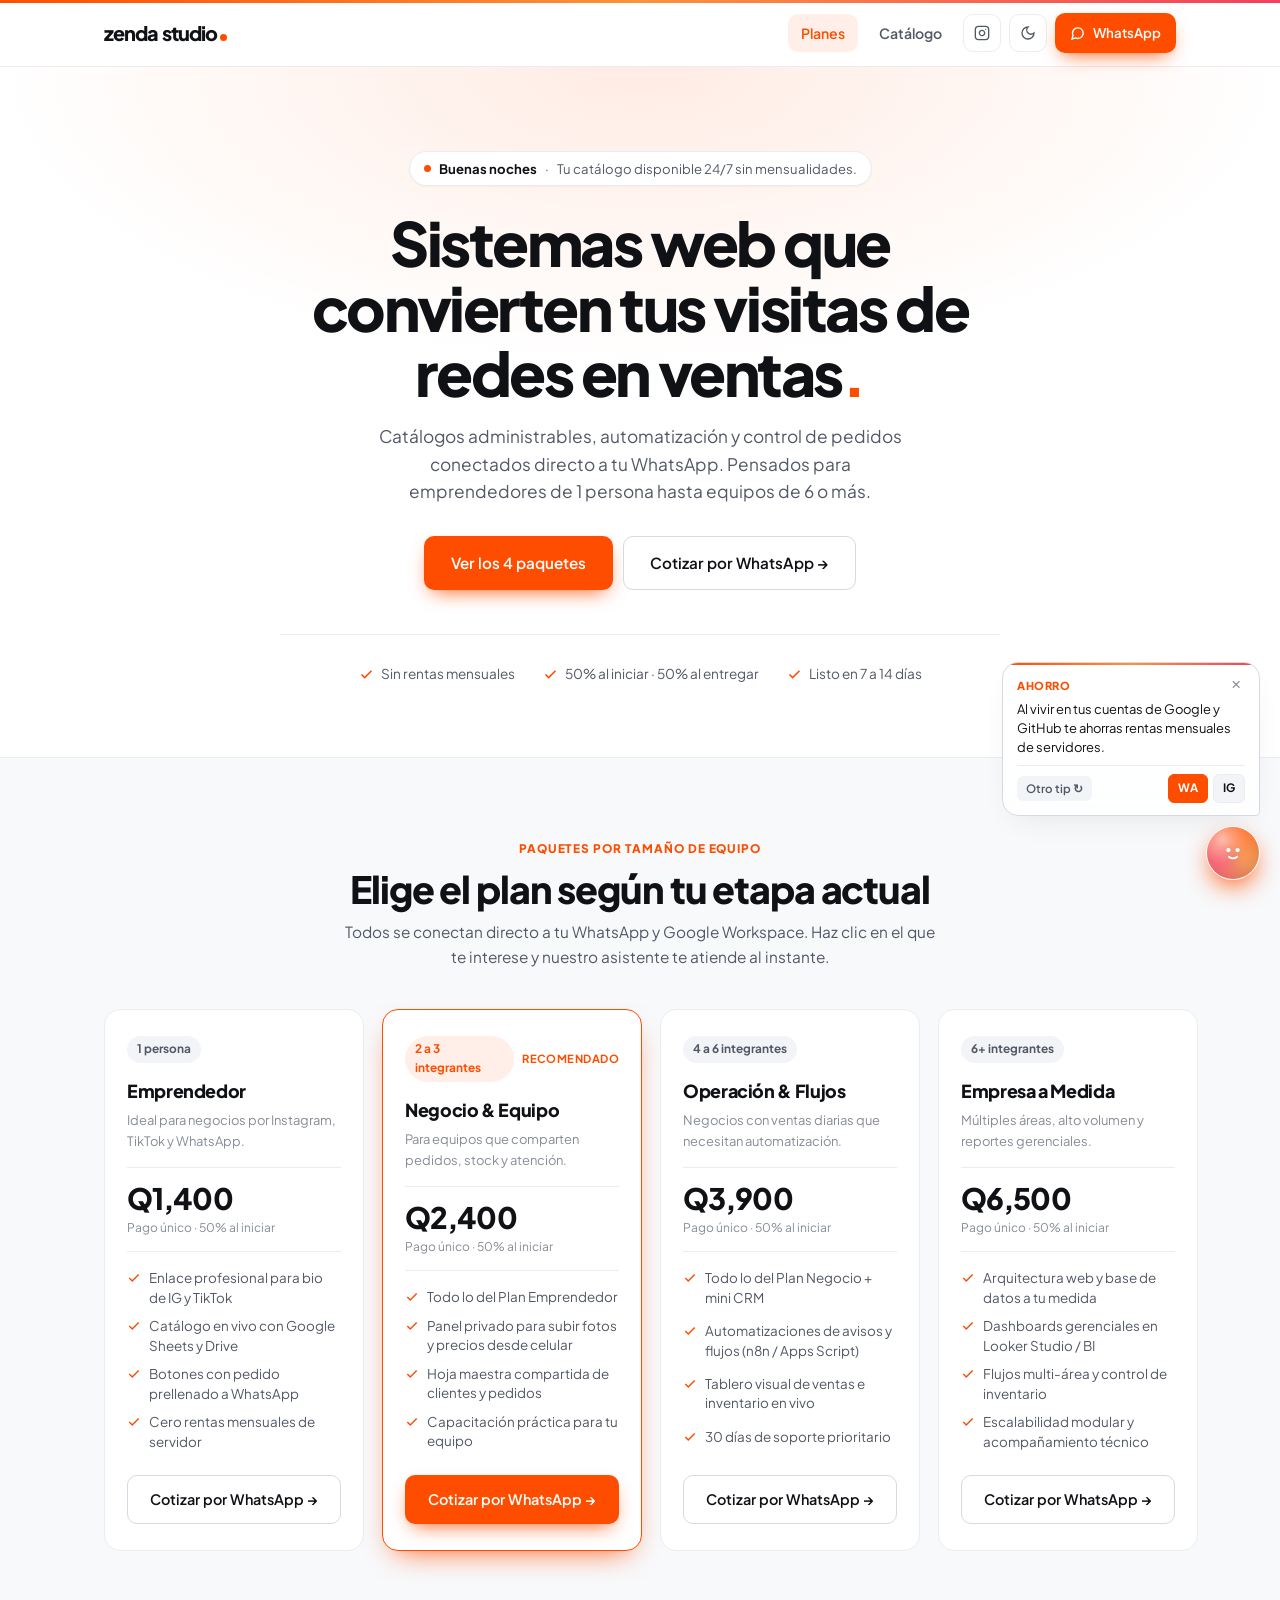
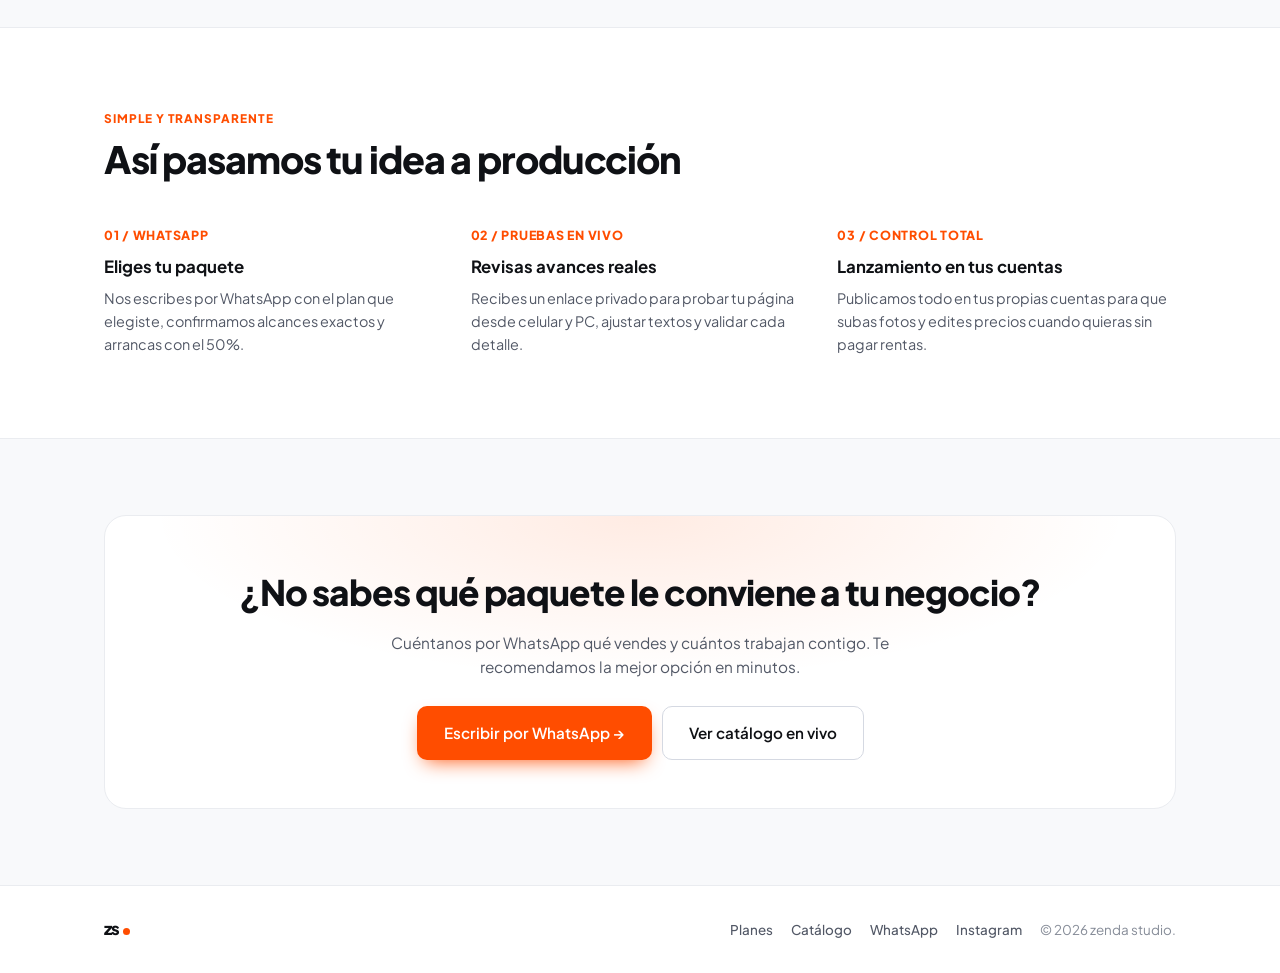
==== commit 28411d2d: "Rediseño simple y comercial enfocado 100% a WhatsApp, 4 paquetes y cambio de color por pagina" ====
--- a/docs/index.html
+++ b/docs/index.html
@@ -3,343 +3,138 @@
 <head>
   <meta charset="UTF-8" />
   <meta name="viewport" content="width=device-width, initial-scale=1.0" />
-  <title>zenda studio. — Sistemas Web para Negocios de IG, TikTok y WhatsApp</title>
-  <meta name="description" content="Tiendas en línea, catálogos dinámicos y automatización para emprendedores de 1 a 6+ integrantes en Guatemala." />
+  <title>zenda studio. — Sistemas Web para Emprendedores y Equipos</title>
+  <meta name="description" content="Páginas web, catálogos conectados y automatización para negocios de Instagram, TikTok y WhatsApp en Guatemala." />
   <link rel="preconnect" href="https://fonts.googleapis.com">
   <link href="https://fonts.googleapis.com/css2?family=Plus+Jakarta+Sans:wght@400;500;600;700;800&display=swap" rel="stylesheet">
   <link rel="stylesheet" href="css/styles.css" />
 </head>
-<body data-page="inicio">
+<body>
   <div id="promo-bar" class="promo-bar" hidden></div>
+
   <header class="navbar">
     <div class="container nav-inner">
       <a href="index.html" class="brand-logo"><span>zenda studio</span><span class="brand-dot"></span></a>
-
-      <nav class="nav-links" aria-label="Menú principal">
-        <a href="index.html" class="nav-link active">Inicio</a>
-        <a href="paquetes.html" class="nav-link ">Paquetes</a>
-        <a href="catalogo.html" class="nav-link ">Catálogo</a>
-        <a href="cotizar.html" class="nav-link ">Cotizar</a>
-      </nav>
-
-      <div class="nav-actions">
+      <nav class="nav-right" aria-label="Navegación">
+        <a href="index.html" class="nav-link active">Planes</a>
+        <a href="catalogo.html" class="nav-link">Catálogo</a>
         <a href="https://www.instagram.com/zenda.studio.gt/" target="_blank" rel="noopener" class="icon-btn" title="Instagram @zenda.studio.gt" aria-label="Instagram">
-          <svg width="17" height="17" viewBox="0 0 24 24" fill="none" stroke="currentColor" stroke-width="2" stroke-linecap="round" stroke-linejoin="round"><rect width="20" height="20" x="2" y="2" rx="5" ry="5"/><path d="M16 11.37A4 4 0 1 1 12.63 8 4 4 0 0 1 16 11.37z"/><line x1="17.5" x2="17.51" y1="6.5" y2="6.5"/></svg>
+          <svg width="16" height="16" viewBox="0 0 24 24" fill="none" stroke="currentColor" stroke-width="2" stroke-linecap="round" stroke-linejoin="round"><rect width="20" height="20" x="2" y="2" rx="5" ry="5"/><path d="M16 11.37A4 4 0 1 1 12.63 8 4 4 0 0 1 16 11.37z"/><line x1="17.5" x2="17.51" y1="6.5" y2="6.5"/></svg>
         </a>
         <button id="theme-toggle" class="icon-btn" type="button" title="Modo oscuro / claro" aria-label="Cambiar tema"></button>
-        <button id="cart-open-btn" class="cart-btn" type="button">
-          <svg width="16" height="16" viewBox="0 0 24 24" fill="none" stroke="currentColor" stroke-width="2" stroke-linecap="round" stroke-linejoin="round"><circle cx="8" cy="21" r="1"/><circle cx="19" cy="21" r="1"/><path d="M2.05 2.05h2l2.66 12.42a2 2 0 0 0 2 1.58h9.78a2 2 0 0 0 1.95-1.57l1.65-7.43H5.12"/></svg>
-          <span>Carrito</span>
-          <span id="cart-count" class="cart-count">0</span>
-        </button>
-        <button id="menu-open-btn" class="icon-btn menu-toggle" type="button" aria-label="Abrir menú">
-          <svg width="20" height="20" viewBox="0 0 24 24" fill="none" stroke="currentColor" stroke-width="2"><line x1="3" y1="6" x2="21" y2="6"/><line x1="3" y1="12" x2="21" y2="12"/><line x1="3" y1="18" x2="21" y2="18"/></svg>
-        </button>
-      </div>
+        <a href="#" class="btn btn-primary btn-sm js-wa-general" target="_blank" rel="noopener">
+          <svg width="15" height="15" viewBox="0 0 24 24" fill="none" stroke="currentColor" stroke-width="2.2"><path d="M21 11.5a8.38 8.38 0 0 1-.9 3.8 8.5 8.5 0 0 1-7.6 4.7 8.38 8.38 0 0 1-3.8-.9L3 21l1.9-5.7a8.38 8.38 0 0 1-.9-3.8 8.5 8.5 0 0 1 4.7-7.6 8.38 8.38 0 0 1 3.8-.9h.5a8.48 8.48 0 0 1 8 8v.5z"/></svg>
+          <span class="nav-wa-label">WhatsApp</span>
+        </a>
+      </nav>
     </div>
   </header>
 
-  <div id="mobile-drawer" class="mobile-drawer" hidden>
-    <div class="mobile-panel">
-      <div class="mobile-panel-head">
-        <a href="index.html" class="brand-logo"><span>zenda studio</span><span class="brand-dot"></span></a>
-        <button id="menu-close-btn" class="icon-btn" type="button">&times;</button>
-      </div>
-      <a href="index.html" class="nav-link active">Inicio</a>
-      <a href="paquetes.html" class="nav-link ">Paquetes por Equipo</a>
-      <a href="catalogo.html" class="nav-link ">Catálogo en Vivo</a>
-      <a href="cotizar.html" class="nav-link ">Cotizar a Medida</a>
-      <div style="margin-top:auto; display:grid; gap:8px; padding-top:16px; border-top:1px solid var(--border);">
-        <a href="#" class="btn btn-primary btn-full js-wa-general" target="_blank" rel="noopener">WhatsApp (5879-8301)</a>
-        <a href="https://www.instagram.com/zenda.studio.gt/" class="btn btn-secondary btn-full" target="_blank" rel="noopener">Instagram</a>
-      </div>
-    </div>
-  </div>
   <main>
-    <!-- Hero -->
-    <section class="hero-band">
-      <div class="container hero-grid">
-        <div>
-          <div class="greeting-badge">
-            <span class="live-dot"></span>
+    <!-- Hero limpio y comercial -->
+    <section class="hero">
+      <div class="container">
+        <div class="hero-inner">
+          <div class="greeting-pill">
+            <span class="greeting-dot"></span>
             <span id="greeting-time" class="greeting-strong">Buenas noches</span>
             <span>&middot;</span>
             <span id="greeting-phrase">Haz que tu negocio venda en automático.</span>
           </div>
-          <h1 class="hero-title">Deja de perder ventas respondiendo <span class="prism-text">“precio e info”</span> a mano.</h1>
-          <p class="hero-sub">Creamos tiendas, catálogos y sistemas conectados a tu WhatsApp, Google Sheets y Drive. Pensados para emprendedores de Instagram y TikTok hasta equipos de 6 o más personas.</p>
+
+          <h1>Sistemas web que convierten tus visitas de redes en ventas<span class="text-accent">.</span></h1>
+          <p class="hero-sub">Catálogos administrables, automatización y control de pedidos conectados directo a tu WhatsApp. Pensados para emprendedores de 1 persona hasta equipos de 6 o más.</p>
+
           <div class="hero-actions">
-            <a href="#paquetes-home" class="btn btn-primary btn-lg">Ver los 4 paquetes &darr;</a>
-            <a href="#" class="btn btn-secondary btn-lg js-wa-general" target="_blank" rel="noopener">Hablar por WhatsApp</a>
+            <a href="#planes" class="btn btn-primary btn-lg">Ver los 4 paquetes</a>
+            <a href="#" class="btn btn-secondary btn-lg js-wa-general" target="_blank" rel="noopener">Cotizar por WhatsApp &rarr;</a>
           </div>
-          <div class="hero-channels">
+
+          <div class="trust-strip">
             <span><svg width="15" height="15" viewBox="0 0 24 24" fill="none" stroke="currentColor" stroke-width="2.5"><polyline points="20 6 9 17 4 12"/></svg> Sin rentas mensuales</span>
-            <span><svg width="15" height="15" viewBox="0 0 24 24" fill="none" stroke="currentColor" stroke-width="2.5"><polyline points="20 6 9 17 4 12"/></svg> 50% al iniciar</span>
-            <span><svg width="15" height="15" viewBox="0 0 24 24" fill="none" stroke="currentColor" stroke-width="2.5"><polyline points="20 6 9 17 4 12"/></svg> Entrega en 7–14 días</span>
-          </div>
-        </div>
-
-        <!-- Vista visual de lo que recibe el cliente -->
-        <div class="hero-mockup" aria-hidden="true">
-          <div class="mock-topbar">
-            <div class="mock-dots"><i></i><i></i><i></i></div>
-            <div class="mock-url">tu-negocio.zenda / pedidos</div>
-            <span style="font-size:0.72rem; font-weight:700; color:var(--accent);">En vivo</span>
-          </div>
-          <div class="mock-kpi-row">
-            <div class="mock-kpi accent-kpi"><span>Pedidos hoy</span><strong>+14</strong></div>
-            <div class="mock-kpi"><span>Tiempo ahorrado</span><strong>3.5 h</strong></div>
-            <div class="mock-kpi"><span>Mantenimiento</span><strong>Q0/mes</strong></div>
-          </div>
-          <div class="mock-feed">
-            <div class="mock-item">
-              <div class="mock-item-left"><strong>Pedido #ZS-1042 · Desde TikTok</strong><span>Catálogo automático + resumen en WhatsApp</span></div>
-              <span class="mock-pill">Confirmado</span>
-            </div>
-            <div class="mock-item">
-              <div class="mock-item-left"><strong>Stock actualizado desde celular</strong><span>Foto subida a Drive y visible en la web</span></div>
-              <span class="mock-pill">Sincronizado</span>
-            </div>
-            <div class="mock-item">
-              <div class="mock-item-left"><strong>Nueva cotización · Desde Instagram</strong><span>Guardada en tu Google Sheet al instante</span></div>
-              <span class="mock-pill">Nuevo lead</span>
-            </div>
-          </div>
-        </div>
-      </div>
-    </section>
-
-    <!-- Antes vs Después (Marketing directo) -->
-    <section class="section">
-      <div class="container">
-        <div class="section-head">
-          <div>
-            <span class="kicker">Por qué lo necesitas hoy</span>
-            <h2>Tu producto es bueno. Tu proceso de venta también debe serlo.</h2>
-          </div>
-        </div>
-        <div class="vs-grid">
-          <div class="vs-card">
-            <span class="vs-label">Sin un sistema</span>
-            <h3>El caos diario de vender solo por chat</h3>
-            <ul class="vs-list">
-              <li><span>&times;</span><span>Mandar las mismas 15 fotos y precios en cada DM de Instagram o TikTok.</span></li>
-              <li><span>&times;</span><span>Clientes que preguntan a medianoche y se enfrían antes de que despiertes.</span></li>
-              <li><span>&times;</span><span>Pedidos anotados en cuadernos o chats perdidos entre tu equipo.</span></li>
-              <li><span>&times;</span><span>Imagen informal que hace que siempre te regateen el precio.</span></li>
-            </ul>
-          </div>
-          <div class="vs-card after">
-            <span class="vs-label">Con Zenda Studio</span>
-            <h3>Una máquina comercial que trabaja 24/7</h3>
-            <ul class="vs-list">
-              <li><span class="text-accent"><strong>&#10003;</strong></span><span>Enlace en tu bio de IG y TikTok con catálogo profesional y precios claros.</span></li>
-              <li><span class="text-accent"><strong>&#10003;</strong></span><span>El cliente arma su carrito y te llega el pedido ordenado directo a WhatsApp.</span></li>
-              <li><span class="text-accent"><strong>&#10003;</strong></span><span>Todo queda registrado en tu Google Sheet compartida con tu equipo.</span></li>
-              <li><span class="text-accent"><strong>&#10003;</strong></span><span>Subes fotos y cambias precios desde tu celular en 15 segundos.</span></li>
-            </ul>
+            <span><svg width="15" height="15" viewBox="0 0 24 24" fill="none" stroke="currentColor" stroke-width="2.5"><polyline points="20 6 9 17 4 12"/></svg> 50% al iniciar · 50% al entregar</span>
+            <span><svg width="15" height="15" viewBox="0 0 24 24" fill="none" stroke="currentColor" stroke-width="2.5"><polyline points="20 6 9 17 4 12"/></svg> Listo en 7 a 14 días</span>
           </div>
         </div>
       </div>
     </section>
 
     <!-- 4 Paquetes por tamaño de negocio -->
-    <section id="paquetes-home" class="section section-alt">
+    <section id="planes" class="section section-subtle">
       <div class="container">
-        <div class="section-head">
-          <div>
-            <span class="kicker">Planes por tamaño de negocio</span>
-            <h2>4 paquetes según cuántos integran tu equipo</h2>
-            <p>Desde 1 persona vendiendo por Instagram y TikTok hasta empresas con varias áreas. Sin alquileres mensuales.</p>
-          </div>
-          <a href="paquetes.html" class="btn btn-secondary">Ver comparativa detallada &rarr;</a>
+        <div class="section-head centered">
+          <span class="kicker">Paquetes por tamaño de equipo</span>
+          <h2>Elige el plan según tu etapa actual</h2>
+          <p>Todos se conectan directo a tu WhatsApp y Google Workspace. Haz clic en el que te interese y nuestro asistente te atiende al instante.</p>
         </div>
+
         <div id="plans-grid" class="plans-grid"></div>
       </div>
     </section>
 
-    <!-- Muestra en vivo del catálogo conectado a Google Sheets -->
+    <!-- Cómo trabajamos (minimalista) -->
     <section class="section">
       <div class="container">
         <div class="section-head">
-          <div>
-            <span class="kicker">Módulos y servicios en vivo</span>
-            <h2>Explora nuestro catálogo administrable</h2>
-            <p>Esta sección se alimenta en tiempo real desde Google Sheets y Drive — exactamente como funcionará tu propia tienda.</p>
+          <span class="kicker">Simple y transparente</span>
+          <h2>Así pasamos tu idea a producción</h2>
+        </div>
+
+        <div class="steps-row">
+          <div class="step-item">
+            <span class="step-num">01 / WHATSAPP</span>
+            <h3>Eliges tu paquete</h3>
+            <p>Nos escribes por WhatsApp con el plan que elegiste, confirmamos alcances exactos y arrancas con el 50%.</p>
           </div>
-          <a href="catalogo.html" class="btn btn-secondary">Abrir catálogo completo &rarr;</a>
-        </div>
-        <div id="home-catalog-preview" class="catalog-grid">
-          <div class="empty-state">Cargando servicios...</div>
+          <div class="step-item">
+            <span class="step-num">02 / PRUEBAS EN VIVO</span>
+            <h3>Revisas avances reales</h3>
+            <p>Recibes un enlace privado para probar tu página desde celular y PC, ajustar textos y validar cada detalle.</p>
+          </div>
+          <div class="step-item">
+            <span class="step-num">03 / CONTROL TOTAL</span>
+            <h3>Lanzamiento en tus cuentas</h3>
+            <p>Publicamos todo en tus propias cuentas para que subas fotos y edites precios cuando quieras sin pagar rentas.</p>
+          </div>
         </div>
       </div>
     </section>
 
-    <!-- Proceso + FAQ -->
-    <section class="section section-alt">
+    <!-- CTA final -->
+    <section class="section section-subtle">
       <div class="container">
-        <div class="section-head">
-          <div>
-            <span class="kicker">Cómo empezamos</span>
-            <h2>En 3 pasos tienes tu sistema en línea</h2>
-          </div>
-        </div>
-        <div class="steps-grid" style="margin-bottom:44px;">
-          <div class="step-card">
-            <span class="step-num">1</span>
-            <h3>Eliges tu paquete</h3>
-            <p>Agrega tu plan al carrito o escríbenos por WhatsApp. Definimos exactamente qué necesita tu negocio e inicias con el 50%.</p>
-          </div>
-          <div class="step-card">
-            <span class="step-num">2</span>
-            <h3>Pruebas en vivo</h3>
-            <p>En pocos días recibes el enlace real para probar tu web desde tu celular, revisar el catálogo y ajustar detalles.</p>
-          </div>
-          <div class="step-card">
-            <span class="step-num">3</span>
-            <h3>Lanzamiento y control total</h3>
-            <p>Conectamos todo en tus propias cuentas y te enseñamos a gestionar fotos, precios y pedidos sin depender de nadie.</p>
-          </div>
-        </div>
-
-        <div class="faq-grid">
-          <details class="faq-item">
-            <summary>¿Tengo que pagar hosting o mensualidades?</summary>
-            <p>No en nuestros paquetes base. Trabajamos sobre tus cuentas de Google y GitHub para que operes con costo Q0 mensual, pagando solo tu dominio propio si decides agregar uno.</p>
-          </details>
-          <details class="faq-item">
-            <summary>¿Funciona bien si mi tráfico viene de TikTok e Instagram?</summary>
-            <p>Sí, diseñamos pensando primero en el celular: carga rápido dentro del navegador de Instagram y TikTok y lleva al cliente directo a comprar o escribirte a WhatsApp.</p>
-          </details>
-          <details class="faq-item">
-            <summary>¿Si empiezo con el paquete de 1 persona luego puedo crecer?</summary>
-            <p>Totalmente. La arquitectura es modular: cuando sumes más personas a tu equipo solo agregas carrito, CRM o tableros sin perder tu inversión inicial.</p>
-          </details>
-          <details class="faq-item">
-            <summary>¿Cómo son los pagos?</summary>
-            <p>50% de anticipo al arrancar y 50% al recibir tu sistema funcionando. Aceptamos transferencia bancaria o link de pago con tarjeta.</p>
-          </details>
-        </div>
-      </div>
-    </section>
-
-    <!-- CTA Final -->
-    <section class="section">
-      <div class="container">
-        <div class="cta-box">
-          <div>
-            <h2>¿Listo para darle a tu negocio el sistema que merece?</h2>
-            <p>Escríbenos hoy mismo por WhatsApp o Instagram y te recomendamos el paquete exacto según tus ventas actuales.</p>
-          </div>
-          <div style="display:flex; gap:10px; flex-wrap:wrap;">
-            <a href="#" class="btn btn-primary btn-lg js-wa-general" target="_blank" rel="noopener">WhatsApp (5879-8301)</a>
-            <a href="cotizar.html" class="btn btn-secondary btn-lg">Cotizar a medida</a>
+        <div class="cta-card">
+          <h2>¿No sabes qué paquete le conviene a tu negocio?</h2>
+          <p>Cuéntanos por WhatsApp qué vendes y cuántos trabajan contigo. Te recomendamos la mejor opción en minutos.</p>
+          <div class="cta-actions">
+            <a href="#" class="btn btn-primary btn-lg js-wa-general" target="_blank" rel="noopener">Escribir por WhatsApp &rarr;</a>
+            <a href="catalogo.html" class="btn btn-secondary btn-lg">Ver catálogo en vivo</a>
           </div>
         </div>
       </div>
     </section>
   </main>
   <footer class="footer">
-    <div class="container">
-      <div class="footer-grid">
-        <div class="footer-col">
-          <div class="brand-logo" style="margin-bottom:10px; cursor:default;"><span>zenda studio</span><span class="brand-dot"></span></div>
-          <p style="font-size:0.88rem; color:var(--text-2); max-width:340px;">Sistemas web, tiendas conectadas y automatización práctica para emprendedores y equipos en Guatemala.</p>
-        </div>
-        <div class="footer-col">
-          <h4>Navegación</h4>
-          <ul>
-            <li><a href="index.html">Inicio</a></li>
-            <li><a href="paquetes.html">Paquetes por equipo</a></li>
-            <li><a href="catalogo.html">Catálogo en vivo</a></li>
-            <li><a href="cotizar.html">Cotizar proyecto</a></li>
-          </ul>
-        </div>
-        <div class="footer-col">
-          <h4>Contacto directo</h4>
-          <ul>
-            <li><a href="#" class="js-wa-general" target="_blank" rel="noopener">WhatsApp: 5879-8301</a></li>
-            <li><a href="https://www.instagram.com/zenda.studio.gt/" target="_blank" rel="noopener">Instagram: @zenda.studio.gt</a></li>
-            <li style="color:var(--text-muted); font-size:0.85rem;">Guatemala City, GT</li>
-          </ul>
-        </div>
-      </div>
-      <div class="footer-bottom">
-        <div class="brand-logo" style="font-size:1.05rem; cursor:default;"><span>zs</span><span id="secret-dot" class="brand-dot" title="zenda studio"></span></div>
-        <span>&copy; <span id="year"></span> zenda studio. Todos los derechos reservados.</span>
+    <div class="container footer-inner">
+      <div class="brand-logo" style="font-size:1.05rem; cursor:default;"><span>zs</span><span id="secret-dot" class="brand-dot" title="zenda studio"></span></div>
+      <div class="footer-links">
+        <a href="index.html">Planes</a>
+        <a href="catalogo.html">Catálogo</a>
+        <a href="#" class="js-wa-general" target="_blank" rel="noopener">WhatsApp</a>
+        <a href="https://www.instagram.com/zenda.studio.gt/" target="_blank" rel="noopener">Instagram</a>
+        <span>&copy; <span id="year"></span> zenda studio.</span>
       </div>
     </div>
   </footer>
 
-  <!-- Carrito -->
-  <div id="cart-overlay" class="overlay" hidden>
-    <aside class="drawer" role="dialog" aria-label="Carrito">
-      <div class="drawer-header">
-        <div>
-          <h3 style="font-size:1.18rem;">Tu carrito</h3>
-          <span style="font-size:0.81rem; color:var(--text-muted);">Confirma tu pedido y coordina el inicio</span>
-        </div>
-        <button id="cart-close-btn" class="icon-btn" type="button">&times;</button>
-      </div>
-      <div id="cart-items" class="cart-list"></div>
-      <div id="cart-checkout-area" hidden>
-        <div class="cart-total-row">
-          <span>Total estimado</span>
-          <strong id="cart-total" class="text-accent" style="font-size:1.25rem;">Q0</strong>
-        </div>
-        <form id="checkout-form">
-          <div class="field"><label>Nombre o negocio *</label><input type="text" id="chk-nombre" required placeholder="Ej. María Gómez" /></div>
-          <div class="form-row">
-            <div class="field"><label>WhatsApp *</label><input type="tel" id="chk-tel" required placeholder="+502 0000-0000" /></div>
-            <div class="field"><label>Instagram o correo *</label><input type="text" id="chk-correo" required placeholder="@tunegocio o correo" /></div>
-          </div>
-          <div class="field">
-            <label>Forma de pago</label>
-            <select id="chk-pago">
-              <option value="50% Anticipo (Transferencia)">50% Anticipo (Transferencia bancaria)</option>
-              <option value="Pago completo (Transferencia)">Pago completo (Transferencia)</option>
-              <option value="Link de pago con Tarjeta">Link de pago con Tarjeta</option>
-            </select>
-          </div>
-          <div class="field"><label>Notas (opcional)</label><input type="text" id="chk-notas" placeholder="Ej. Vendemos por IG y TikTok..." /></div>
-          <button type="submit" id="btn-checkout" class="btn btn-primary btn-full">Confirmar pedido &rarr;</button>
-          <p id="chk-status" class="status-msg"></p>
-        </form>
-      </div>
-    </aside>
-  </div>
-
-  <!-- Modal Galería -->
-  <div id="service-modal" class="modal-overlay" hidden>
-    <div class="modal-card" role="dialog" aria-modal="true">
-      <button type="button" id="modal-close" class="modal-close">&times;</button>
-      <div id="modal-media" class="modal-media"></div>
-      <div id="modal-thumbs" class="modal-thumbs"></div>
-      <div class="modal-body">
-        <span id="modal-cat" class="kicker"></span>
-        <div class="card-head">
-          <h3 id="modal-title" style="font-size:1.4rem;"></h3>
-          <span id="modal-price" class="card-price" style="font-size:1.25rem;"></span>
-        </div>
-        <p id="modal-desc" class="card-desc"></p>
-        <ul id="modal-features" class="feature-list"></ul>
-        <div class="modal-actions">
-          <button type="button" id="modal-add-btn" class="btn btn-primary">Agregar al carrito</button>
-          <a href="#" id="modal-wa-btn" target="_blank" rel="noopener" class="btn btn-secondary">WhatsApp</a>
-          <a href="https://www.instagram.com/zenda.studio.gt/" target="_blank" rel="noopener" class="btn btn-ghost">Instagram &nearr;</a>
-        </div>
-      </div>
-    </div>
-  </div>
-
-  <!-- Amiguito Translúcido Multicolor (Interactivo en Cel, iPad y PC) -->
+  <!-- Amiguito Translúcido Multicolor -->
   <div id="zenda-bot" class="zenda-bot" aria-live="polite">
     <div id="bot-bubble" class="bot-bubble">
       <div class="bot-bubble-head">
         <span id="bot-tag" class="bot-tag">Zenda Tip</span>
         <button type="button" id="bot-close" class="bot-close" aria-label="Ocultar">&times;</button>
       </div>
-      <div id="bot-msg">¿Vendes por IG o TikTok? Convierte tus visitas en pedidos ordenados 24/7.</div>
+      <div id="bot-msg">¿Vendes por IG o TikTok? Convierte tus visitas en pedidos directos a WhatsApp.</div>
       <div class="bot-bubble-foot">
         <button type="button" id="bot-next" class="bot-next-btn">Otro tip &#8635;</button>
         <div class="bot-links">
@@ -362,7 +157,6 @@
     </button>
   </div>
 
-  <div id="toast" class="toast" hidden></div>
   <script src="js/app.js"></script>
 </body>
 </html>
--- a/docs/css/styles.css
+++ b/docs/css/styles.css
@@ -3,12 +3,12 @@
   --c2: #38bdf8;
   --c3: #6366f1;
   --accent: var(--c1);
-  --accent-soft: rgba(0, 102, 255, 0.10);
-  --accent-wash: rgba(0, 102, 255, 0.14);
-  --accent-border: rgba(0, 102, 255, 0.32);
+  --accent-soft: rgba(0, 102, 255, 0.08);
+  --accent-wash: rgba(0, 102, 255, 0.11);
+  --accent-border: rgba(0, 102, 255, 0.28);
   --prism: linear-gradient(135deg, var(--c1), var(--c2), var(--c3));
-  --radius-sm: 8px;
-  --radius: 14px;
+  --radius-sm: 10px;
+  --radius: 16px;
   --radius-lg: 22px;
   --font: 'Plus Jakarta Sans', -apple-system, BlinkMacSystemFont, 'Segoe UI', sans-serif;
   --ease: 0.22s cubic-bezier(0.2, 0.8, 0.2, 1);
@@ -16,36 +16,36 @@
 
 [data-theme="light"] {
   --bg: #ffffff;
-  --bg-alt: #f7f8fa;
+  --bg-subtle: #f8f9fb;
   --surface: #ffffff;
-  --surface-2: #f1f3f6;
-  --glass: rgba(255, 255, 255, 0.84);
-  --text: #111318;
-  --text-2: #4b5563;
-  --text-muted: #717987;
-  --border: #e6e8ec;
-  --border-strong: #cfd5df;
-  --nav-bg: rgba(255, 255, 255, 0.86);
-  --shadow-sm: 0 2px 8px rgba(17, 19, 24, 0.05);
-  --shadow-md: 0 16px 36px -12px rgba(17, 19, 24, 0.11);
-  --shadow-lg: 0 28px 60px -14px rgba(17, 19, 24, 0.18);
+  --surface-2: #f2f4f7;
+  --glass: rgba(255, 255, 255, 0.86);
+  --text: #0f1115;
+  --text-2: #525866;
+  --text-muted: #868c98;
+  --border: #eaecf0;
+  --border-strong: #d5d9e2;
+  --nav-bg: rgba(255, 255, 255, 0.84);
+  --shadow-sm: 0 1px 2px rgba(15, 17, 21, 0.04);
+  --shadow-md: 0 12px 32px -12px rgba(15, 17, 21, 0.09);
+  --shadow-lg: 0 24px 48px -16px rgba(15, 17, 21, 0.16);
 }
 
 [data-theme="dark"] {
-  --bg: #0b0d12;
-  --bg-alt: #10131b;
-  --surface: #141822;
-  --surface-2: #1b202d;
-  --glass: rgba(20, 24, 34, 0.84);
-  --text: #f5f7fb;
-  --text-2: #a5b0c2;
-  --text-muted: #727d91;
-  --border: rgba(255, 255, 255, 0.09);
-  --border-strong: rgba(255, 255, 255, 0.18);
-  --nav-bg: rgba(11, 13, 18, 0.84);
-  --shadow-sm: 0 2px 10px rgba(0, 0, 0, 0.35);
-  --shadow-md: 0 18px 40px -12px rgba(0, 0, 0, 0.65);
-  --shadow-lg: 0 28px 64px -14px rgba(0, 0, 0, 0.85);
+  --bg: #090a0d;
+  --bg-subtle: #0e1015;
+  --surface: #12151c;
+  --surface-2: #191d27;
+  --glass: rgba(18, 21, 28, 0.86);
+  --text: #f5f7fa;
+  --text-2: #a0a8b8;
+  --text-muted: #6e7787;
+  --border: rgba(255, 255, 255, 0.08);
+  --border-strong: rgba(255, 255, 255, 0.16);
+  --nav-bg: rgba(9, 10, 13, 0.82);
+  --shadow-sm: 0 1px 3px rgba(0, 0, 0, 0.35);
+  --shadow-md: 0 16px 36px -12px rgba(0, 0, 0, 0.6);
+  --shadow-lg: 0 28px 56px -16px rgba(0, 0, 0, 0.8);
 }
 
 * { box-sizing: border-box; margin: 0; padding: 0; }
@@ -65,64 +65,59 @@
   transition: background-color 0.25s ease, color 0.25s ease;
 }
 
-/* Barra superior fina de identidad cromática por página */
+/* Línea superior cromática sutil */
 body::before {
   content: "";
-  position: fixed;
-  top: 0; left: 0; right: 0;
-  height: 3px;
-  background: var(--prism);
-  z-index: 200;
-}
-
-.container { max-width: 1180px; margin: 0 auto; padding: 0 24px; width: 100%; }
+  position: fixed; top: 0; left: 0; right: 0; height: 2.5px;
+  background: var(--prism); z-index: 200;
+}
+
+.container { max-width: 1120px; margin: 0 auto; padding: 0 24px; width: 100%; }
 [hidden] { display: none !important; }
 .text-accent { color: var(--accent); }
-.prism-text { background: var(--prism); -webkit-background-clip: text; background-clip: text; color: transparent; }
-
-/* ================= HEADER & MENÚ ================= */
+
+/* Banner opcional desde Sheets */
 .promo-bar {
   background: var(--accent); color: #fff;
-  text-align: center; padding: 8px 16px;
-  font-size: 0.83rem; font-weight: 600;
-}
-
+  text-align: center; padding: 7px 16px;
+  font-size: 0.8rem; font-weight: 600;
+}
+
+/* ================= NAVBAR LIMPIA ================= */
 .navbar {
   position: sticky; top: 0; z-index: 120;
   background: var(--nav-bg);
   backdrop-filter: blur(18px); -webkit-backdrop-filter: blur(18px);
   border-bottom: 1px solid var(--border);
 }
-.nav-inner { height: 70px; display: flex; align-items: center; justify-content: space-between; gap: 16px; }
-
+.nav-inner {
+  height: 66px; display: flex; align-items: center; justify-content: space-between; gap: 16px;
+}
 .brand-logo {
   display: inline-flex; align-items: baseline; gap: 3px;
   text-decoration: none; color: var(--text);
-  font-weight: 800; font-size: 1.32rem; letter-spacing: -0.045em;
+  font-weight: 800; font-size: 1.24rem; letter-spacing: -0.045em;
   user-select: none;
 }
 .brand-dot {
-  width: 8px; height: 8px; border-radius: 50%;
+  width: 7px; height: 7px; border-radius: 50%;
   background: var(--accent); display: inline-block;
-  box-shadow: 0 0 0 3px var(--accent-soft);
   transition: transform 0.15s ease;
 }
-.brand-dot:active { transform: scale(1.6); }
-
-.nav-links { display: flex; align-items: center; gap: 6px; }
+.brand-dot:active { transform: scale(1.65); }
+
+.nav-right { display: flex; align-items: center; gap: 8px; }
 .nav-link {
   text-decoration: none; color: var(--text-2);
-  font-size: 0.9rem; font-weight: 600;
-  padding: 8px 14px; border-radius: var(--radius-sm);
+  font-size: 0.88rem; font-weight: 600;
+  padding: 8px 13px; border-radius: var(--radius-sm);
   transition: all var(--ease);
 }
 .nav-link:hover { color: var(--text); background: var(--surface-2); }
 .nav-link.active { color: var(--accent); background: var(--accent-soft); }
 
-.nav-actions { display: flex; align-items: center; gap: 8px; }
-
 .icon-btn {
-  width: 40px; height: 40px; border-radius: var(--radius-sm);
+  width: 38px; height: 38px; border-radius: var(--radius-sm);
   border: 1px solid var(--border); background: var(--surface);
   color: var(--text-2); cursor: pointer;
   display: inline-flex; align-items: center; justify-content: center;
@@ -130,246 +125,178 @@
 }
 .icon-btn:hover { color: var(--accent); border-color: var(--accent-border); }
 
-.cart-btn {
-  display: inline-flex; align-items: center; gap: 8px;
-  height: 40px; padding: 0 14px; border-radius: var(--radius-sm);
-  border: 1px solid var(--accent-border); background: var(--accent-soft);
-  color: var(--text); font-family: inherit; font-size: 0.86rem; font-weight: 700;
-  cursor: pointer; transition: all var(--ease);
-}
-.cart-btn:hover { background: var(--accent); color: #fff; border-color: var(--accent); }
-.cart-count {
-  min-width: 20px; height: 20px; padding: 0 6px; border-radius: 99px;
-  background: var(--accent); color: #fff; font-size: 0.72rem; font-weight: 700;
-  display: inline-flex; align-items: center; justify-content: center;
-}
-.cart-btn:hover .cart-count { background: #fff; color: var(--accent); }
-
-.menu-toggle { display: none; }
-
-/* Menú móvil desplegable real */
-.mobile-drawer {
-  position: fixed; inset: 0; z-index: 230;
-  background: rgba(0, 0, 0, 0.5); backdrop-filter: blur(6px);
-  display: flex; justify-content: flex-end;
-}
-.mobile-panel {
-  width: min(310px, 86%); height: 100%;
-  background: var(--surface); padding: 22px;
-  display: flex; flex-direction: column; gap: 8px;
-  box-shadow: var(--shadow-lg);
-}
-.mobile-panel-head {
-  display: flex; justify-content: space-between; align-items: center;
-  padding-bottom: 16px; margin-bottom: 8px; border-bottom: 1px solid var(--border);
-}
-.mobile-panel a.nav-link { padding: 12px 14px; font-size: 1rem; display: block; }
-
 /* ================= BOTONES ================= */
 .btn {
   display: inline-flex; align-items: center; justify-content: center; gap: 8px;
   padding: 12px 22px; border-radius: var(--radius-sm);
-  font-family: inherit; font-size: 0.92rem; font-weight: 600;
+  font-family: inherit; font-size: 0.9rem; font-weight: 600;
   text-decoration: none; cursor: pointer; border: 1px solid transparent;
-  transition: all var(--ease); white-space: nowrap; min-height: 44px;
-}
-.btn-sm { padding: 8px 14px; font-size: 0.84rem; min-height: 38px; }
-.btn-lg { padding: 14px 26px; font-size: 0.96rem; }
+  transition: all var(--ease); white-space: nowrap;
+}
+.btn-sm { padding: 8px 14px; font-size: 0.83rem; }
+.btn-lg { padding: 14px 26px; font-size: 0.95rem; }
 .btn-full { width: 100%; }
-.btn-primary { background: var(--accent); color: #fff; box-shadow: 0 8px 22px -8px var(--accent); }
-.btn-primary:hover { filter: brightness(1.08); transform: translateY(-1px); }
-.btn-secondary { background: var(--surface); color: var(--text); border-color: var(--border-strong); }
+
+.btn-primary {
+  background: var(--accent); color: #ffffff;
+  box-shadow: 0 8px 20px -8px var(--accent);
+}
+.btn-primary:hover { filter: brightness(1.07); transform: translateY(-1px); }
+
+.btn-secondary {
+  background: var(--surface); color: var(--text);
+  border-color: var(--border-strong);
+}
 .btn-secondary:hover { border-color: var(--accent); color: var(--accent); }
+
 .btn-ghost { background: transparent; color: var(--text-2); }
 .btn-ghost:hover { background: var(--surface-2); color: var(--text); }
 
-/* ================= HERO CON ATMÓSFERA DE COLOR ================= */
-.hero-band {
-  position: relative;
-  background: radial-gradient(ellipse 85% 65% at 75% 0%, var(--accent-wash), transparent 68%), var(--bg);
-  padding: 64px 0 76px;
-  border-bottom: 1px solid var(--border);
-}
-.page-banner {
-  background: radial-gradient(ellipse 80% 90% at 20% 0%, var(--accent-wash), transparent 70%), var(--bg-alt);
-  padding: 56px 0 46px;
-  border-bottom: 1px solid var(--border);
-}
-.page-banner h1 {
-  font-size: clamp(2rem, 4.2vw, 3rem);
-  font-weight: 800; letter-spacing: -0.035em; line-height: 1.08;
-  margin-bottom: 12px;
-}
-.page-banner p { color: var(--text-2); font-size: 1.04rem; max-width: 640px; }
-
-.hero-grid {
-  display: grid; grid-template-columns: 1.12fr 0.88fr;
-  gap: 48px; align-items: center;
-}
-.greeting-badge {
-  display: inline-flex; align-items: center; gap: 9px;
+/* ================= HERO ESPACIOSO ================= */
+.hero {
+  background: radial-gradient(ellipse 70% 60% at 50% 0%, var(--accent-wash), transparent 72%);
+  padding: 84px 0 72px;
+  text-align: center;
+}
+.hero-inner { max-width: 720px; margin: 0 auto; }
+
+.greeting-pill {
+  display: inline-flex; align-items: center; gap: 8px;
   padding: 6px 14px; border-radius: 99px;
-  background: var(--surface); border: 1px solid var(--accent-border);
-  font-size: 0.84rem; color: var(--text-2); margin-bottom: 22px;
-  box-shadow: var(--shadow-sm);
-}
-.live-dot { width: 8px; height: 8px; border-radius: 50%; background: var(--accent); flex-shrink: 0; }
+  background: var(--surface); border: 1px solid var(--border);
+  font-size: 0.82rem; color: var(--text-2);
+  margin-bottom: 24px; box-shadow: var(--shadow-sm);
+}
+.greeting-dot { width: 7px; height: 7px; border-radius: 50%; background: var(--accent); }
 .greeting-strong { color: var(--text); font-weight: 700; }
 
-.hero-title {
-  font-size: clamp(2.25rem, 4.6vw, 3.55rem);
+.hero h1 {
+  font-size: clamp(2.35rem, 5.2vw, 3.8rem);
   font-weight: 800; letter-spacing: -0.04em; line-height: 1.07;
   margin-bottom: 18px;
 }
-.hero-sub { font-size: 1.06rem; color: var(--text-2); max-width: 540px; margin-bottom: 28px; }
-.hero-actions { display: flex; flex-wrap: wrap; gap: 10px; margin-bottom: 26px; }
-.hero-channels { display: flex; flex-wrap: wrap; gap: 18px; font-size: 0.84rem; color: var(--text-muted); }
-.hero-channels span { display: inline-flex; align-items: center; gap: 6px; }
-.hero-channels svg { color: var(--accent); }
-
-/* Mockup visual real en el Hero (muestra lo que vendes) */
-.hero-mockup {
-  background: var(--surface);
-  border: 1px solid var(--border-strong);
-  border-radius: var(--radius-lg);
-  padding: 20px;
-  box-shadow: var(--shadow-lg);
-  position: relative;
-}
-.mock-topbar {
-  display: flex; align-items: center; justify-content: space-between;
-  padding-bottom: 14px; margin-bottom: 16px; border-bottom: 1px solid var(--border);
-}
-.mock-dots { display: flex; gap: 6px; }
-.mock-dots i { width: 9px; height: 9px; border-radius: 50%; background: var(--border-strong); display: block; }
-.mock-dots i:first-child { background: var(--accent); }
-.mock-url { font-size: 0.75rem; color: var(--text-muted); background: var(--surface-2); padding: 4px 12px; border-radius: 99px; }
-
-.mock-kpi-row { display: grid; grid-template-columns: repeat(3, 1fr); gap: 10px; margin-bottom: 14px; }
-.mock-kpi {
-  background: var(--bg-alt); border: 1px solid var(--border);
-  border-radius: 10px; padding: 12px;
-}
-.mock-kpi span { font-size: 0.72rem; color: var(--text-muted); display: block; }
-.mock-kpi strong { font-size: 1.15rem; font-weight: 800; color: var(--text); }
-.mock-kpi.accent-kpi { border-color: var(--accent-border); background: var(--accent-soft); }
-.mock-kpi.accent-kpi strong { color: var(--accent); }
-
-.mock-feed { display: grid; gap: 9px; }
-.mock-item {
-  display: flex; align-items: center; justify-content: space-between; gap: 10px;
-  padding: 11px 13px; border-radius: 10px;
-  background: var(--bg-alt); border: 1px solid var(--border);
-  font-size: 0.82rem;
-}
-.mock-item-left strong { display: block; font-size: 0.84rem; }
-.mock-item-left span { font-size: 0.75rem; color: var(--text-muted); }
-.mock-pill {
-  font-size: 0.7rem; font-weight: 700; padding: 3px 9px; border-radius: 99px;
-  background: var(--accent-soft); color: var(--accent); white-space: nowrap;
-}
+.hero-sub {
+  font-size: 1.08rem; color: var(--text-2);
+  max-width: 560px; margin: 0 auto 30px;
+}
+.hero-actions { display: flex; justify-content: center; flex-wrap: wrap; gap: 10px; margin-bottom: 44px; }
+
+.trust-strip {
+  display: flex; justify-content: center; flex-wrap: wrap; gap: 28px;
+  padding-top: 28px; border-top: 1px solid var(--border);
+  font-size: 0.85rem; color: var(--text-2);
+}
+.trust-strip span { display: inline-flex; align-items: center; gap: 7px; }
+.trust-strip svg { color: var(--accent); }
+
+/* Cabecera simple para Catálogo */
+.page-head {
+  background: radial-gradient(ellipse 75% 85% at 50% 0%, var(--accent-wash), transparent 75%);
+  padding: 58px 0 42px;
+  border-bottom: 1px solid var(--border);
+}
+.page-head h1 {
+  font-size: clamp(2rem, 4vw, 2.85rem);
+  font-weight: 800; letter-spacing: -0.035em; line-height: 1.1; margin-bottom: 10px;
+}
+.page-head p { color: var(--text-2); font-size: 1rem; max-width: 560px; }
 
 /* ================= SECCIONES ================= */
-.section { padding: 72px 0; }
-.section-alt { background: var(--bg-alt); border-top: 1px solid var(--border); border-bottom: 1px solid var(--border); }
-.section-head {
-  display: flex; justify-content: space-between; align-items: flex-end;
-  flex-wrap: wrap; gap: 18px; margin-bottom: 36px;
-}
+.section { padding: 76px 0; border-top: 1px solid var(--border); }
+.section-subtle { background: var(--bg-subtle); }
+.section-head { margin-bottom: 40px; max-width: 600px; }
+.section-head.centered { text-align: center; margin-left: auto; margin-right: auto; }
 .kicker {
-  display: inline-block; font-size: 0.76rem; font-weight: 800;
+  display: inline-block; font-size: 0.74rem; font-weight: 800;
   text-transform: uppercase; letter-spacing: 0.08em;
   color: var(--accent); margin-bottom: 8px;
 }
 .section-head h2 {
   font-size: clamp(1.7rem, 3.2vw, 2.35rem);
-  font-weight: 800; letter-spacing: -0.03em; line-height: 1.14;
-}
-.section-head p { color: var(--text-2); font-size: 0.98rem; max-width: 560px; margin-top: 6px; }
-
-/* Comparativa Antes vs Después (Marketing) */
-.vs-grid { display: grid; grid-template-columns: 1fr 1fr; gap: 22px; }
-.vs-card {
-  background: var(--surface); border: 1px solid var(--border);
-  border-radius: var(--radius); padding: 28px;
-}
-.vs-card.after { border-color: var(--accent-border); box-shadow: var(--shadow-md); position: relative; }
-.vs-card.after::before {
-  content: ""; position: absolute; top: 0; left: 0; right: 0; height: 3px;
-  background: var(--prism); border-radius: var(--radius) var(--radius) 0 0;
-}
-.vs-label {
-  display: inline-block; font-size: 0.74rem; font-weight: 700;
-  padding: 4px 10px; border-radius: 99px; margin-bottom: 14px;
-  background: var(--surface-2); color: var(--text-muted);
-}
-.vs-card.after .vs-label { background: var(--accent-soft); color: var(--accent); }
-.vs-card h3 { font-size: 1.2rem; margin-bottom: 14px; }
-.vs-list { list-style: none; display: grid; gap: 10px; font-size: 0.91rem; color: var(--text-2); }
-.vs-list li { display: flex; align-items: flex-start; gap: 10px; }
-
-/* ================= 4 PAQUETES POR EQUIPO (GRID RESPONSIVE) ================= */
+  font-weight: 800; letter-spacing: -0.03em; line-height: 1.15; margin-bottom: 10px;
+}
+.section-head p { color: var(--text-2); font-size: 0.96rem; }
+
+/* ================= 4 PAQUETES (LIMPIOS Y PRECISOS) ================= */
 .plans-grid {
-  display: grid;
-  grid-template-columns: repeat(4, 1fr);
-  gap: 18px;
-  align-items: stretch;
+  display: grid; grid-template-columns: repeat(4, 1fr); gap: 18px; align-items: stretch;
 }
 .plan-card {
   background: var(--surface);
   border: 1px solid var(--border);
   border-radius: var(--radius);
-  padding: 24px 22px;
+  padding: 26px 22px;
   display: flex; flex-direction: column;
-  box-shadow: var(--shadow-sm);
   transition: transform var(--ease), box-shadow var(--ease), border-color var(--ease);
-  position: relative;
 }
 .plan-card:hover { transform: translateY(-4px); box-shadow: var(--shadow-md); border-color: var(--accent-border); }
 .plan-card.popular {
-  border: 2px solid var(--accent);
-  box-shadow: var(--shadow-md);
-}
-.plan-badge {
-  display: inline-block; align-self: flex-start;
-  font-size: 0.72rem; font-weight: 700;
+  border: 1.5px solid var(--accent);
+  box-shadow: 0 12px 30px -14px var(--accent);
+}
+
+.plan-top {
+  display: flex; justify-content: space-between; align-items: center;
+  gap: 8px; margin-bottom: 14px;
+}
+.plan-team {
+  font-size: 0.74rem; font-weight: 700;
   padding: 4px 10px; border-radius: 99px;
   background: var(--surface-2); color: var(--text-2);
-  margin-bottom: 12px;
-}
-.plan-card.popular .plan-badge { background: var(--accent); color: #fff; }
-.plan-card h3 { font-size: 1.15rem; font-weight: 800; letter-spacing: -0.02em; margin-bottom: 4px; }
-.plan-ideal { font-size: 0.81rem; color: var(--accent); font-weight: 600; margin-bottom: 12px; }
-.plan-price {
-  font-size: 1.85rem; font-weight: 800; letter-spacing: -0.03em;
-  color: var(--text); line-height: 1.1; margin-bottom: 4px;
-}
-.plan-price-note { font-size: 0.76rem; color: var(--text-muted); margin-bottom: 16px; }
-.plan-desc { font-size: 0.86rem; color: var(--text-2); margin-bottom: 16px; padding-bottom: 16px; border-bottom: 1px solid var(--border); }
-
-.feature-list { list-style: none; display: grid; gap: 8px; margin-bottom: 22px; flex: 1; }
-.feature-list li { display: flex; align-items: flex-start; gap: 8px; font-size: 0.84rem; color: var(--text); line-height: 1.45; }
-.feature-list svg { color: var(--accent); flex-shrink: 0; margin-top: 2px; }
-
-.plan-actions { display: grid; gap: 8px; }
-
-/* Tabla comparativa en paquetes.html */
-.table-wrap {
-  overflow-x: auto;
+}
+.plan-card.popular .plan-team { background: var(--accent-soft); color: var(--accent); }
+.plan-popular-tag {
+  font-size: 0.7rem; font-weight: 700; color: var(--accent);
+  text-transform: uppercase; letter-spacing: 0.04em;
+}
+
+.plan-card h3 { font-size: 1.12rem; font-weight: 800; letter-spacing: -0.02em; margin-bottom: 4px; }
+.plan-for { font-size: 0.81rem; color: var(--text-muted); margin-bottom: 16px; min-height: 38px; }
+
+.plan-price-row {
+  padding: 14px 0; margin-bottom: 16px;
+  border-top: 1px solid var(--border); border-bottom: 1px solid var(--border);
+}
+.plan-price { font-size: 1.85rem; font-weight: 800; letter-spacing: -0.03em; line-height: 1.1; }
+.plan-note { font-size: 0.75rem; color: var(--text-muted); margin-top: 3px; }
+
+.feature-list { list-style: none; display: grid; gap: 9px; margin-bottom: 24px; flex: 1; }
+.feature-list li {
+  display: flex; align-items: flex-start; gap: 8px;
+  font-size: 0.84rem; color: var(--text-2); line-height: 1.45;
+}
+.feature-list svg { color: var(--accent); flex-shrink: 0; margin-top: 3px; }
+
+/* ================= PROCESO SIMPLE ================= */
+.steps-row {
+  display: grid; grid-template-columns: repeat(3, 1fr); gap: 28px;
+}
+.step-item { padding: 6px 0; }
+.step-num {
+  font-size: 0.78rem; font-weight: 800; color: var(--accent);
+  letter-spacing: 0.06em; display: block; margin-bottom: 8px;
+}
+.step-item h3 { font-size: 1.05rem; margin-bottom: 6px; }
+.step-item p { font-size: 0.9rem; color: var(--text-2); }
+
+/* ================= BLOQUE FINAL WHATSAPP + IG ================= */
+.cta-card {
   background: var(--surface); border: 1px solid var(--border);
-  border-radius: var(--radius);
-}
-.compare-table { width: 100%; border-collapse: collapse; min-width: 680px; font-size: 0.88rem; }
-.compare-table th, .compare-table td { padding: 14px 16px; text-align: left; border-bottom: 1px solid var(--border); }
-.compare-table th { background: var(--bg-alt); font-weight: 700; }
-.compare-table tr:last-child td { border-bottom: none; }
-.check-yes { color: var(--accent); font-weight: 800; }
-.check-no { color: var(--text-muted); }
+  border-radius: var(--radius-lg); padding: 48px 36px;
+  text-align: center;
+  background-image: radial-gradient(ellipse 65% 80% at 50% 0%, var(--accent-wash), transparent 70%);
+}
+.cta-card h2 {
+  font-size: clamp(1.6rem, 3vw, 2.2rem);
+  font-weight: 800; letter-spacing: -0.03em; margin-bottom: 10px;
+}
+.cta-card p { color: var(--text-2); max-width: 500px; margin: 0 auto 26px; font-size: 0.96rem; }
+.cta-actions { display: flex; justify-content: center; flex-wrap: wrap; gap: 10px; }
 
 /* ================= CATÁLOGO DINÁMICO (SHEETS + DRIVE) ================= */
 .catalog-toolbar {
   display: flex; justify-content: space-between; align-items: center;
-  flex-wrap: wrap; gap: 14px; margin-bottom: 24px;
+  flex-wrap: wrap; gap: 14px; margin-bottom: 28px;
 }
 .tag-bar { display: flex; flex-wrap: wrap; gap: 8px; }
 .tag-pill {
@@ -384,9 +311,9 @@
 .search-box { position: relative; display: flex; align-items: center; }
 .search-box svg { position: absolute; left: 12px; color: var(--text-muted); pointer-events: none; }
 .search-box input {
-  height: 40px; padding: 0 12px 0 36px; border-radius: var(--radius-sm);
+  height: 38px; padding: 0 12px 0 36px; border-radius: var(--radius-sm);
   border: 1px solid var(--border); background: var(--surface);
-  color: var(--text); font-family: inherit; font-size: 0.87rem; width: 230px;
+  color: var(--text); font-family: inherit; font-size: 0.86rem; width: 220px;
 }
 .search-box input:focus { outline: none; border-color: var(--accent); }
 
@@ -394,108 +321,70 @@
 .product-card {
   background: var(--surface); border: 1px solid var(--border);
   border-radius: var(--radius); overflow: hidden;
-  display: flex; flex-direction: column; box-shadow: var(--shadow-sm);
+  display: flex; flex-direction: column;
   transition: transform var(--ease), box-shadow var(--ease), border-color var(--ease);
 }
-.product-card:hover { transform: translateY(-4px); box-shadow: var(--shadow-md); border-color: var(--accent-border); }
+.product-card:hover { transform: translateY(-3px); box-shadow: var(--shadow-md); border-color: var(--accent-border); }
 .product-card.featured { border-color: var(--accent); }
 
 .card-media { position: relative; aspect-ratio: 16/10; background: var(--surface-2); overflow: hidden; cursor: pointer; }
 .card-media img, .card-media video, .card-media iframe { width: 100%; height: 100%; object-fit: cover; border: 0; display: block; transition: transform 0.45s ease; }
 .product-card:hover .card-media img { transform: scale(1.03); }
 .card-badges { position: absolute; top: 12px; left: 12px; right: 12px; display: flex; justify-content: space-between; pointer-events: none; }
-.badge-cat { background: rgba(11,13,18,0.75); backdrop-filter: blur(8px); color: #fff; font-size: 0.72rem; font-weight: 600; padding: 4px 10px; border-radius: 99px; }
+.badge-cat { background: rgba(15, 17, 21, 0.72); backdrop-filter: blur(8px); color: #fff; font-size: 0.72rem; font-weight: 600; padding: 4px 10px; border-radius: 99px; }
 .badge-star { background: var(--accent); color: #fff; font-size: 0.72rem; font-weight: 700; padding: 4px 10px; border-radius: 99px; }
 .media-dots {
   position: absolute; bottom: 10px; left: 50%; transform: translateX(-50%);
   display: flex; gap: 5px; padding: 4px 8px; border-radius: 99px;
-  background: rgba(11,13,18,0.55); backdrop-filter: blur(6px);
+  background: rgba(15, 17, 21, 0.52); backdrop-filter: blur(6px);
 }
 .media-dot { width: 6px; height: 6px; border-radius: 50%; background: rgba(255,255,255,0.45); transition: all 0.25s; }
 .media-dot.active { background: #fff; width: 16px; border-radius: 99px; }
 
 .card-content { padding: 20px; display: flex; flex-direction: column; flex: 1; }
 .card-head { display: flex; justify-content: space-between; align-items: flex-start; gap: 10px; margin-bottom: 8px; }
-.card-title { font-size: 1.08rem; font-weight: 700; line-height: 1.3; }
-.card-price { font-size: 1.1rem; font-weight: 800; color: var(--accent); white-space: nowrap; }
-.card-desc { font-size: 0.88rem; color: var(--text-2); margin-bottom: 14px; }
+.card-title { font-size: 1.06rem; font-weight: 700; line-height: 1.3; }
+.card-price { font-size: 1.08rem; font-weight: 800; color: var(--accent); white-space: nowrap; }
+.card-desc { font-size: 0.87rem; color: var(--text-2); margin-bottom: 14px; }
 .card-footer { display: grid; grid-template-columns: 1fr auto; gap: 8px; }
 
-/* ================= PROCESO, FAQ & CTA ================= */
-.steps-grid { display: grid; grid-template-columns: repeat(3, 1fr); gap: 20px; }
-.step-card { background: var(--surface); border: 1px solid var(--border); border-radius: var(--radius); padding: 26px; }
-.step-num {
-  width: 34px; height: 34px; border-radius: 10px; background: var(--accent-soft);
-  color: var(--accent); font-weight: 800; font-size: 0.9rem;
-  display: inline-flex; align-items: center; justify-content: center; margin-bottom: 14px;
-}
-.step-card h3 { font-size: 1.05rem; margin-bottom: 8px; }
-.step-card p { font-size: 0.89rem; color: var(--text-2); }
-
-.faq-grid { display: grid; grid-template-columns: 1fr 1fr; gap: 14px; }
-.faq-item { background: var(--surface); border: 1px solid var(--border); border-radius: var(--radius-sm); padding: 18px 20px; }
-.faq-item summary { font-weight: 700; font-size: 0.94rem; cursor: pointer; }
-.faq-item p { margin-top: 10px; font-size: 0.89rem; color: var(--text-2); }
-
-.cta-box {
-  background: var(--surface);
-  border: 1px solid var(--accent-border);
-  border-radius: var(--radius-lg);
-  padding: 44px 36px;
-  display: flex; justify-content: space-between; align-items: center;
-  flex-wrap: wrap; gap: 24px;
-  background-image: radial-gradient(circle at 90% 20%, var(--accent-wash), transparent 55%);
-}
-.cta-box h2 { font-size: clamp(1.5rem, 3vw, 2.1rem); letter-spacing: -0.03em; margin-bottom: 6px; }
-.cta-box p { color: var(--text-2); max-width: 520px; }
-
-/* ================= COTIZAR ================= */
-.quote-grid { display: grid; grid-template-columns: 0.85fr 1.25fr; gap: 40px; align-items: start; }
-.contact-card { background: var(--surface); border: 1px solid var(--border); border-radius: var(--radius); padding: 24px; display: grid; gap: 12px; }
-.form-card { background: var(--surface); border: 1px solid var(--border); border-radius: var(--radius); padding: 28px; box-shadow: var(--shadow-sm); }
-.form-row { display: grid; grid-template-columns: 1fr 1fr; gap: 14px; }
-.field { margin-bottom: 14px; }
-.field label { display: block; font-size: 0.82rem; font-weight: 600; color: var(--text-2); margin-bottom: 6px; }
-.field input, .field select, .field textarea {
-  width: 100%; padding: 11px 13px; border-radius: var(--radius-sm);
-  border: 1px solid var(--border); background: var(--bg-alt);
-  color: var(--text); font-family: inherit; font-size: 0.92rem;
-}
-.field input:focus, .field select:focus, .field textarea:focus { outline: none; border-color: var(--accent); background: var(--surface); }
-.status-msg { margin-top: 12px; font-size: 0.88rem; font-weight: 500; }
-
-/* ================= FOOTER REAL ================= */
-.footer { background: var(--bg-alt); border-top: 1px solid var(--border); padding: 48px 0 28px; margin-top: auto; }
-.footer-grid { display: grid; grid-template-columns: 1.4fr 1fr 1fr; gap: 32px; padding-bottom: 32px; border-bottom: 1px solid var(--border); margin-bottom: 22px; }
-.footer-col h4 { font-size: 0.88rem; margin-bottom: 12px; color: var(--text); }
-.footer-col ul { list-style: none; display: grid; gap: 8px; }
-.footer-col a { text-decoration: none; color: var(--text-2); font-size: 0.88rem; }
-.footer-col a:hover { color: var(--accent); }
-.footer-bottom { display: flex; justify-content: space-between; align-items: center; flex-wrap: wrap; gap: 12px; font-size: 0.82rem; color: var(--text-muted); }
-
-/* ================= CARRITO & MODAL ================= */
-.overlay { position: fixed; inset: 0; z-index: 260; background: rgba(0, 0, 0, 0.55); backdrop-filter: blur(6px); display: flex; justify-content: flex-end; }
-.drawer { width: min(440px, 100%); height: 100%; background: var(--surface); border-left: 1px solid var(--border); display: flex; flex-direction: column; overflow-y: auto; padding: 24px; box-shadow: var(--shadow-lg); }
-.drawer-header { display: flex; justify-content: space-between; align-items: center; padding-bottom: 16px; border-bottom: 1px solid var(--border); margin-bottom: 18px; }
-.cart-list { display: grid; gap: 10px; margin-bottom: 20px; }
-.cart-row { display: flex; justify-content: space-between; align-items: center; gap: 12px; padding: 12px; border-radius: var(--radius-sm); background: var(--bg-alt); border: 1px solid var(--border); }
-.qty-control { display: inline-flex; align-items: center; gap: 8px; }
-.qty-btn { width: 28px; height: 28px; border-radius: 6px; border: 1px solid var(--border-strong); background: var(--surface); color: var(--text); cursor: pointer; font-weight: 700; }
-.cart-total-row { display: flex; justify-content: space-between; align-items: center; padding: 14px 0; border-top: 1px solid var(--border); border-bottom: 1px solid var(--border); margin-bottom: 18px; font-size: 1.08rem; }
-
-.modal-overlay { position: fixed; inset: 0; z-index: 250; background: rgba(0, 0, 0, 0.65); backdrop-filter: blur(8px); display: flex; align-items: center; justify-content: center; padding: 18px; }
-.modal-card { background: var(--surface); border: 1px solid var(--border-strong); border-radius: var(--radius-lg); max-width: 780px; width: 100%; max-height: 90vh; overflow-y: auto; position: relative; box-shadow: var(--shadow-lg); }
-.modal-close { position: absolute; top: 14px; right: 14px; z-index: 5; width: 36px; height: 36px; border-radius: 50%; border: 1px solid var(--border); background: var(--surface); color: var(--text); cursor: pointer; font-size: 1.2rem; display: grid; place-items: center; }
+/* Modal detalle */
+.modal-overlay {
+  position: fixed; inset: 0; z-index: 250;
+  background: rgba(0, 0, 0, 0.62); backdrop-filter: blur(8px);
+  display: flex; align-items: center; justify-content: center; padding: 18px;
+}
+.modal-card {
+  background: var(--surface); border: 1px solid var(--border-strong);
+  border-radius: var(--radius-lg); max-width: 720px; width: 100%;
+  max-height: 90vh; overflow-y: auto; position: relative; box-shadow: var(--shadow-lg);
+}
+.modal-close {
+  position: absolute; top: 14px; right: 14px; z-index: 5;
+  width: 34px; height: 34px; border-radius: 50%;
+  border: 1px solid var(--border); background: var(--surface); color: var(--text);
+  cursor: pointer; font-size: 1.2rem; display: grid; place-items: center;
+}
 .modal-media { aspect-ratio: 16/9; background: var(--surface-2); overflow: hidden; }
 .modal-media img, .modal-media video, .modal-media iframe { width: 100%; height: 100%; object-fit: cover; border: 0; display: block; }
 .modal-thumbs { display: flex; gap: 8px; padding: 12px 24px 0; overflow-x: auto; }
-.modal-thumb { width: 72px; height: 48px; border-radius: 8px; overflow: hidden; border: 2px solid transparent; cursor: pointer; flex-shrink: 0; background: var(--surface-2); display: grid; place-items: center; font-size: 0.7rem; font-weight: 700; color: var(--text-muted); }
+.modal-thumb { width: 70px; height: 46px; border-radius: 8px; overflow: hidden; border: 2px solid transparent; cursor: pointer; flex-shrink: 0; background: var(--surface-2); display: grid; place-items: center; font-size: 0.7rem; font-weight: 700; color: var(--text-muted); }
 .modal-thumb.active { border-color: var(--accent); }
 .modal-thumb img { width: 100%; height: 100%; object-fit: cover; }
 .modal-body { padding: 22px 26px 26px; }
 .modal-actions { display: flex; flex-wrap: wrap; gap: 10px; margin-top: 20px; }
 
-/* ================= AMIGUITO TRANSLÚCIDO INTERACTIVO (CEL + IPAD + PC) ================= */
+/* ================= FOOTER MINIMAL ================= */
+.footer { padding: 30px 0; border-top: 1px solid var(--border); margin-top: auto; }
+.footer-inner {
+  display: flex; justify-content: space-between; align-items: center;
+  flex-wrap: wrap; gap: 16px; font-size: 0.84rem; color: var(--text-muted);
+}
+.footer-links { display: flex; align-items: center; gap: 18px; flex-wrap: wrap; }
+.footer-links a { color: var(--text-2); text-decoration: none; font-weight: 500; }
+.footer-links a:hover { color: var(--accent); }
+
+/* ================= AMIGUITO TRANSLÚCIDO MULTICOLOR ================= */
 .zenda-bot {
   position: fixed; right: 20px; bottom: 20px; z-index: 190;
   display: flex; flex-direction: column; align-items: flex-end; gap: 10px;
@@ -504,53 +393,51 @@
 }
 .bot-bubble {
   pointer-events: auto;
-  width: 268px;
+  width: 258px;
   background: var(--glass);
   backdrop-filter: blur(22px); -webkit-backdrop-filter: blur(22px);
   color: var(--text);
-  border: 1px solid var(--accent-border);
+  border: 1px solid var(--border-strong);
   border-radius: 16px 16px 4px 16px;
-  padding: 13px 15px;
+  padding: 12px 14px;
   box-shadow: var(--shadow-md);
-  font-size: 0.82rem; line-height: 1.45;
+  font-size: 0.81rem; line-height: 1.45;
   position: relative; overflow: hidden;
   animation: popIn 0.28s ease;
 }
 .bot-bubble::before {
-  content: ""; position: absolute; top: 0; left: 0; right: 0; height: 2.5px;
+  content: ""; position: absolute; top: 0; left: 0; right: 0; height: 2px;
   background: var(--prism);
 }
-.bot-bubble-head { display: flex; justify-content: space-between; align-items: center; margin-bottom: 5px; }
-.bot-tag { font-size: 0.7rem; font-weight: 800; letter-spacing: 0.05em; text-transform: uppercase; color: var(--accent); }
-.bot-close { border: none; background: transparent; color: var(--text-muted); cursor: pointer; font-size: 1.1rem; line-height: 1; padding: 2px 4px; }
+.bot-bubble-head { display: flex; justify-content: space-between; align-items: center; margin-bottom: 4px; }
+.bot-tag { font-size: 0.69rem; font-weight: 800; letter-spacing: 0.05em; text-transform: uppercase; color: var(--accent); }
+.bot-close { border: none; background: transparent; color: var(--text-muted); cursor: pointer; font-size: 1.05rem; line-height: 1; padding: 2px 4px; }
 
 .bot-bubble-foot {
   display: flex; align-items: center; justify-content: space-between; gap: 6px;
-  margin-top: 10px; padding-top: 8px; border-top: 1px solid var(--border);
+  margin-top: 9px; padding-top: 8px; border-top: 1px solid var(--border);
 }
 .bot-next-btn {
   border: none; background: var(--surface-2); color: var(--text-2);
-  padding: 6px 10px; border-radius: 6px; font-family: inherit;
-  font-size: 0.74rem; font-weight: 600; cursor: pointer;
+  padding: 5px 9px; border-radius: 6px; font-family: inherit;
+  font-size: 0.72rem; font-weight: 600; cursor: pointer;
 }
 .bot-next-btn:hover { color: var(--accent); }
 .bot-links { display: flex; gap: 5px; }
 .bot-chip {
-  text-decoration: none; padding: 6px 9px; border-radius: 6px;
-  font-size: 0.74rem; font-weight: 700;
-  background: var(--surface-2); color: var(--text);
-  border: 1px solid var(--border);
+  text-decoration: none; padding: 5px 9px; border-radius: 6px;
+  font-size: 0.72rem; font-weight: 700;
+  background: var(--surface-2); color: var(--text); border: 1px solid var(--border);
 }
 .bot-chip.primary { background: var(--accent); color: #fff; border-color: var(--accent); }
 
 .bot-orb {
   pointer-events: auto;
-  position: relative;
-  width: 58px; height: 58px; border-radius: 50%;
+  position: relative; width: 54px; height: 54px; border-radius: 50%;
   border: 1.5px solid rgba(255, 255, 255, 0.45);
   background: transparent; cursor: pointer;
   display: grid; place-items: center; padding: 0; overflow: hidden;
-  box-shadow: 0 12px 30px -6px var(--accent), inset 0 2px 10px rgba(255,255,255,0.45);
+  box-shadow: 0 10px 26px -6px var(--accent), inset 0 2px 10px rgba(255,255,255,0.45);
   animation: orbFloat 3.6s ease-in-out infinite;
   -webkit-tap-highlight-color: transparent;
 }
@@ -564,52 +451,46 @@
   position: absolute; inset: 0; border-radius: 50%;
   background: radial-gradient(circle at 30% 24%, rgba(255,255,255,0.58) 0%, rgba(255,255,255,0.08) 46%, rgba(0,0,0,0.16) 100%);
 }
-.bot-orb svg { position: relative; z-index: 2; width: 32px; height: 32px; overflow: visible; filter: drop-shadow(0 1px 3px rgba(0,0,0,0.22)); }
+.bot-orb svg { position: relative; z-index: 2; width: 30px; height: 30px; overflow: visible; filter: drop-shadow(0 1px 3px rgba(0,0,0,0.2)); }
 .bot-eye-group { transform-origin: center; animation: botBlink 4.6s infinite; }
-.bot-orb.excited { animation: orbJump 0.55s ease; }
+.bot-orb.excited { animation: orbJump 0.5s ease; }
 
 @keyframes spinMesh { to { transform: rotate(360deg); } }
 @keyframes orbFloat { 0%, 100% { transform: translateY(0); } 50% { transform: translateY(-5px); } }
-@keyframes orbJump { 0%, 100% { transform: translateY(0) scale(1); } 45% { transform: translateY(-14px) scale(1.08); } }
+@keyframes orbJump { 0%, 100% { transform: translateY(0) scale(1); } 45% { transform: translateY(-13px) scale(1.08); } }
 @keyframes botBlink { 0%, 94%, 100% { transform: scaleY(1); } 97% { transform: scaleY(0.08); } }
 @keyframes popIn { from { opacity: 0; transform: translateY(8px) scale(0.96); } to { opacity: 1; transform: translateY(0) scale(1); } }
 
-.toast {
-  position: fixed; bottom: 24px; left: 24px; z-index: 350;
-  background: var(--text); color: var(--bg);
-  padding: 10px 16px; border-radius: var(--radius-sm);
-  font-size: 0.85rem; font-weight: 600; box-shadow: var(--shadow-lg);
-}
 .empty-state {
   grid-column: 1 / -1; text-align: center; padding: 48px 20px;
   color: var(--text-muted); background: var(--surface);
   border: 1px dashed var(--border-strong); border-radius: var(--radius);
 }
 
-/* ================= RESPONSIVE: IPAD (<= 1024px) Y CELULAR (<= 640px) ================= */
+/* ================= RESPONSIVE: IPAD Y CELULAR ================= */
 @media (max-width: 1024px) {
-  .hero-grid { grid-template-columns: 1fr; gap: 36px; }
   .plans-grid { grid-template-columns: repeat(2, 1fr); }
   .catalog-grid { grid-template-columns: repeat(2, 1fr); }
-  .quote-grid { grid-template-columns: 1fr; }
-  .footer-grid { grid-template-columns: 1fr 1fr; }
-}
-
-@media (max-width: 768px) {
-  .nav-links { display: none; }
-  .menu-toggle { display: inline-flex; }
-  .vs-grid, .steps-grid, .faq-grid { grid-template-columns: 1fr; }
-  .cta-box { padding: 30px 22px; }
+}
+
+@media (max-width: 720px) {
+  .steps-row { grid-template-columns: 1fr; gap: 20px; }
+  .nav-wa-label { display: none; }
 }
 
 @media (max-width: 640px) {
-  .container { padding: 0 16px; }
-  .hero-band { padding: 42px 0 54px; }
-  .section { padding: 52px 0; }
-  .plans-grid, .catalog-grid, .form-row, .footer-grid { grid-template-columns: 1fr; }
-  .mock-kpi-row { grid-template-columns: 1fr; }
+  .container { padding: 0 18px; }
+  .hero { padding: 54px 0 48px; text-align: left; }
+  .hero-sub { margin-left: 0; }
+  .hero-actions, .trust-strip { justify-content: flex-start; gap: 12px; }
+  .section { padding: 56px 0; }
+  .section-head.centered { text-align: left; }
+  .plans-grid, .catalog-grid { grid-template-columns: 1fr; }
+  .plan-for { min-height: auto; }
   .search-box, .search-box input { width: 100%; }
+  .cta-card { padding: 34px 22px; text-align: left; }
+  .cta-card p { margin-left: 0; }
+  .cta-actions { justify-content: flex-start; }
   .zenda-bot { right: 14px; bottom: 14px; }
-  .bot-bubble { width: 242px; }
-  .cart-btn span:first-of-type { display: none; }
+  .bot-bubble { width: 236px; }
 }
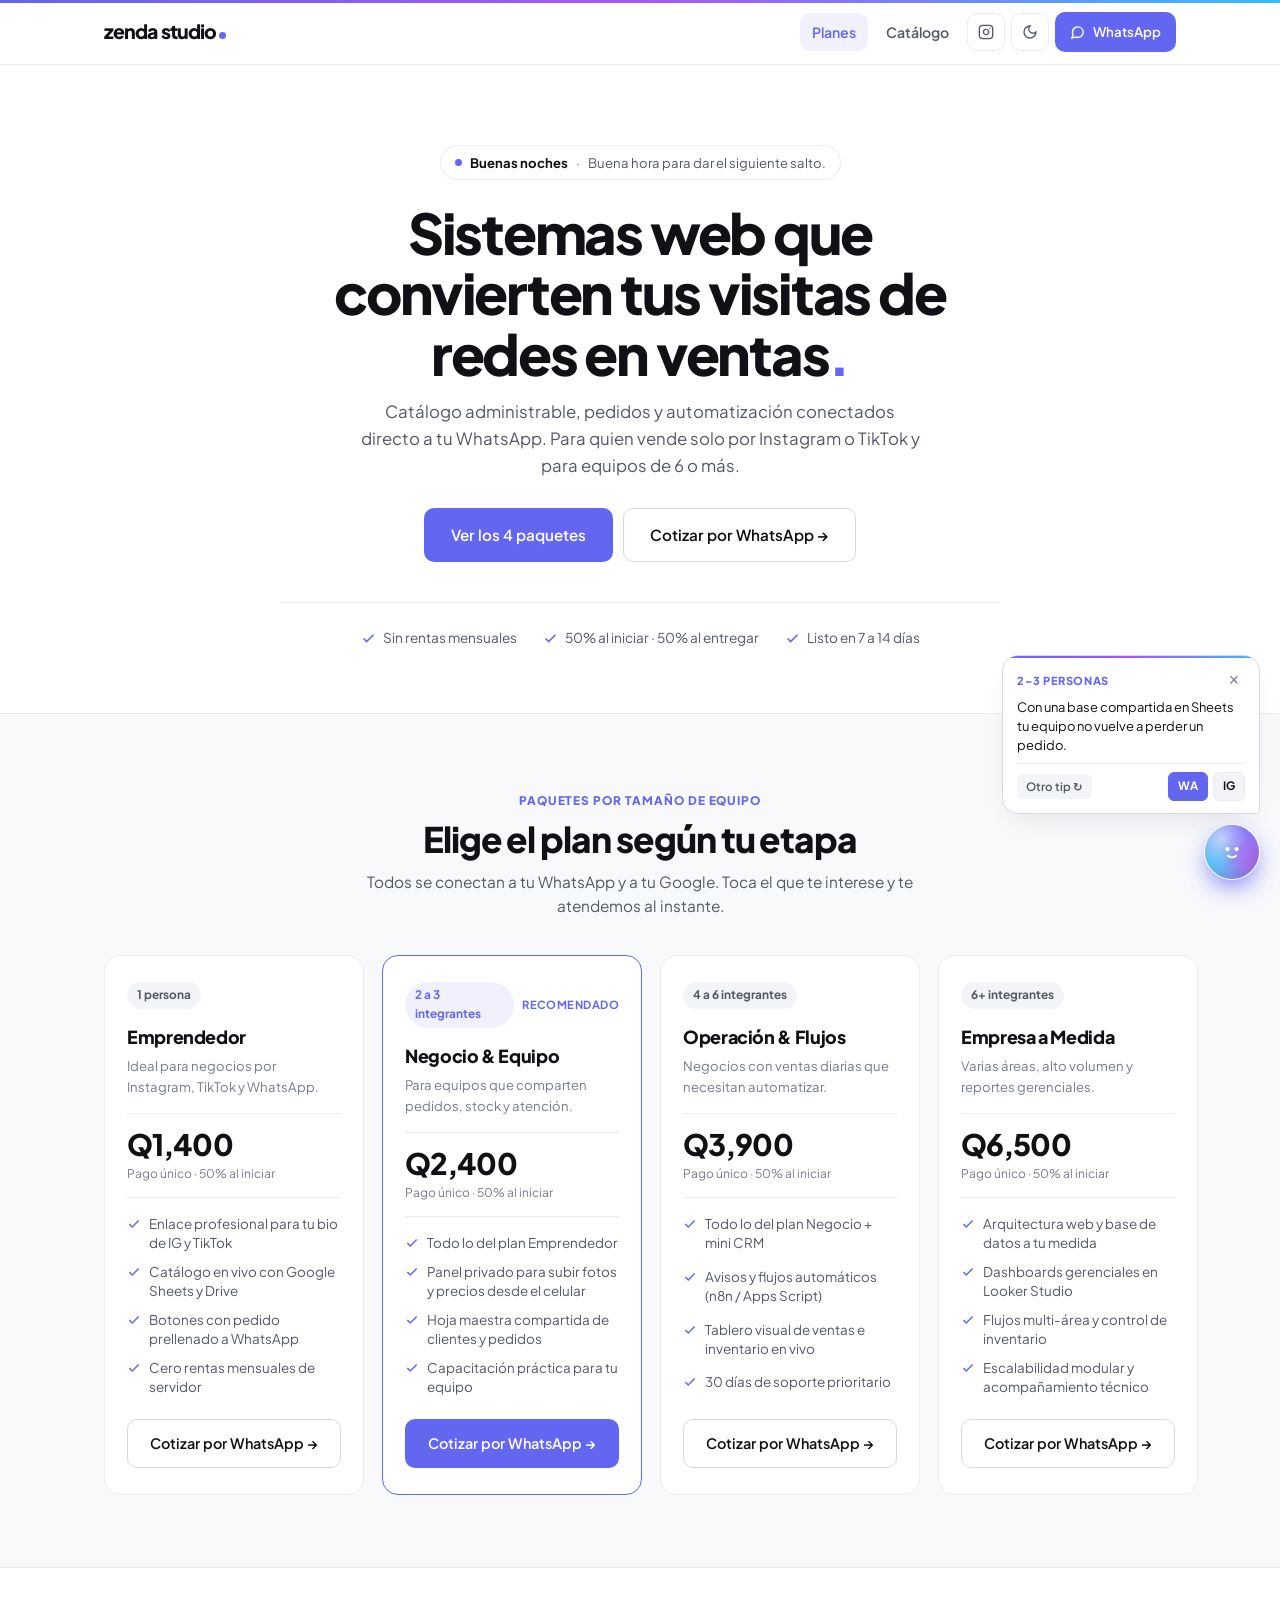
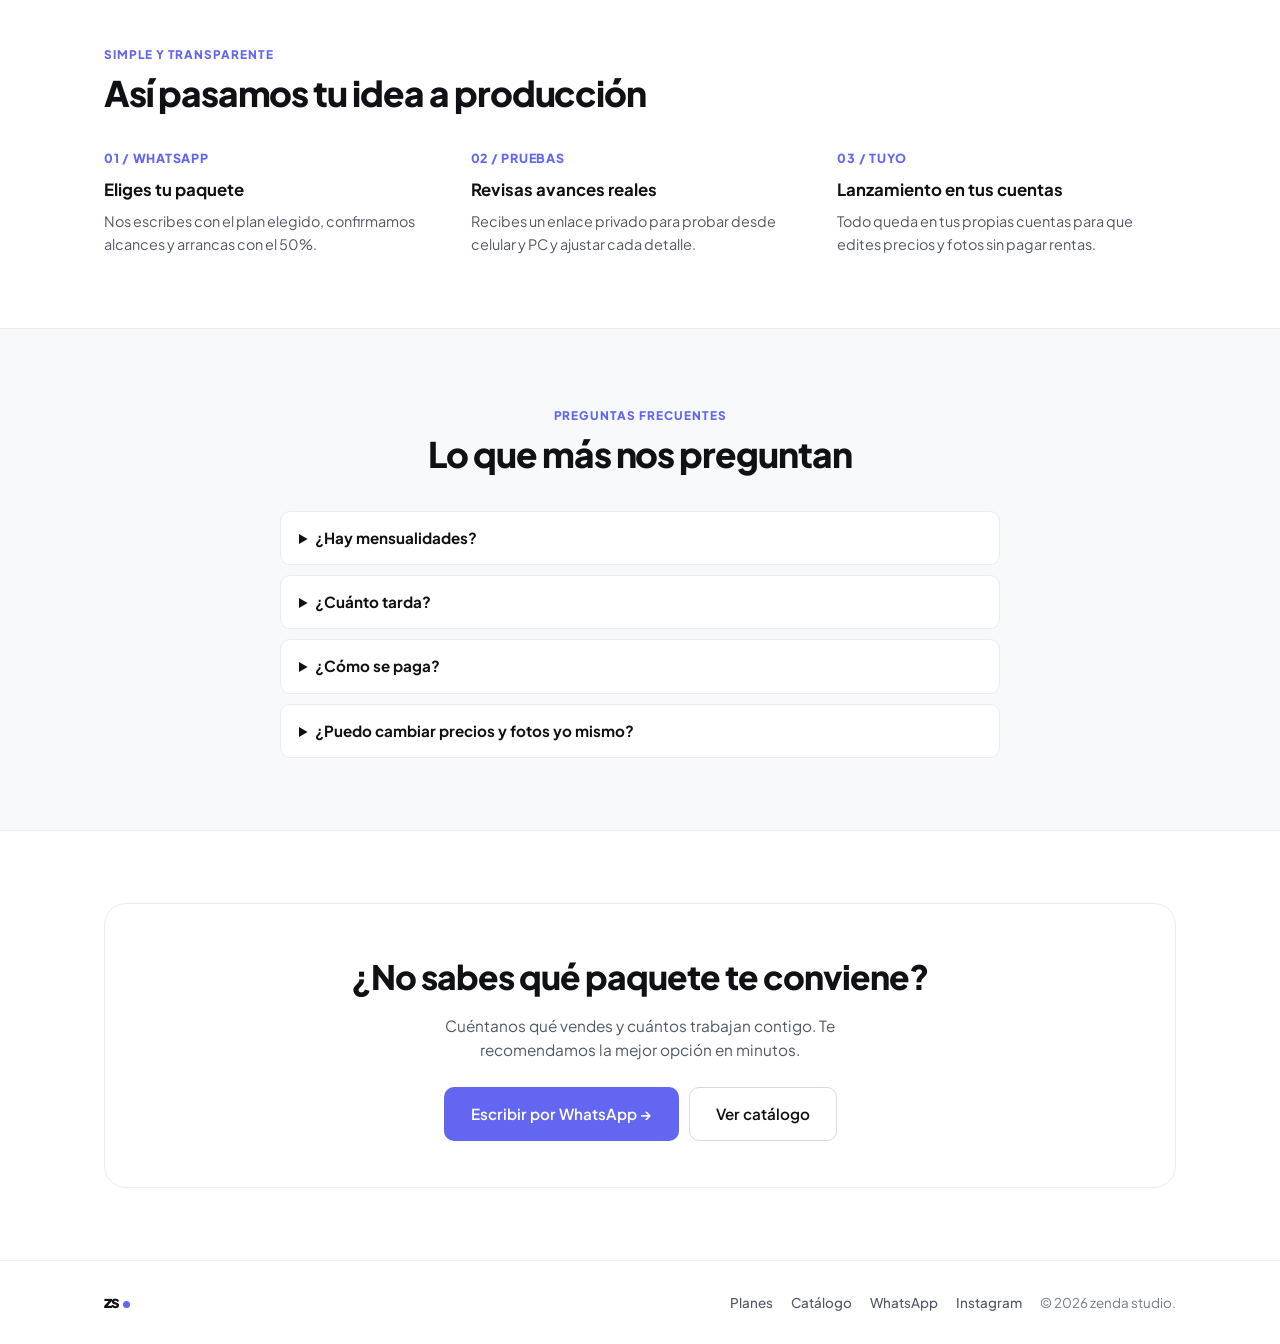
==== commit 42153e34: "Rediseño v2: simple, SEO, accesibilidad, caché de catálogo y admin corregido" ====
--- a/docs/index.html
+++ b/docs/index.html
@@ -3,120 +3,129 @@
 <head>
   <meta charset="UTF-8" />
   <meta name="viewport" content="width=device-width, initial-scale=1.0" />
-  <title>zenda studio. — Sistemas Web para Emprendedores y Equipos</title>
-  <meta name="description" content="Páginas web, catálogos conectados y automatización para negocios de Instagram, TikTok y WhatsApp en Guatemala." />
-  <link rel="preconnect" href="https://fonts.googleapis.com">
-  <link href="https://fonts.googleapis.com/css2?family=Plus+Jakarta+Sans:wght@400;500;600;700;800&display=swap" rel="stylesheet">
+  <title>zenda studio. — Páginas web y sistemas para emprendedores en Guatemala</title>
+  <meta name="description" content="Catálogos en línea, páginas web y automatización conectados a tu WhatsApp. Paquetes para 1 persona hasta empresas. Sin mensualidades. Guatemala." />
+  <link rel="canonical" href="https://cabreera07.github.io/Zenda_Studio/" />
+  <meta name="theme-color" content="#0066ff" />
+  <meta property="og:type" content="website" />
+  <meta property="og:locale" content="es_GT" />
+  <meta property="og:site_name" content="zenda studio." />
+  <meta property="og:title" content="zenda studio. — Sistemas web que convierten visitas en ventas" />
+  <meta property="og:description" content="Catálogos, páginas web y automatización conectados a tu WhatsApp. Sin mensualidades." />
+  <meta property="og:url" content="https://cabreera07.github.io/Zenda_Studio/" />
+  <meta name="twitter:card" content="summary" />
+  <link rel="icon" type="image/svg+xml" href="favicon.svg" />
+  <link rel="preconnect" href="https://fonts.googleapis.com" />
+  <link rel="preconnect" href="https://fonts.gstatic.com" crossorigin />
+  <link href="https://fonts.googleapis.com/css2?family=Plus+Jakarta+Sans:wght@400;500;600;700;800&display=swap" rel="stylesheet" />
   <link rel="stylesheet" href="css/styles.css" />
+  <script type="application/ld+json">
+  {"@context":"https://schema.org","@type":"ProfessionalService","name":"zenda studio.","url":"https://cabreera07.github.io/Zenda_Studio/","telephone":"+50258798301","areaServed":"GT","priceRange":"Q1,400 - Q6,500","description":"Páginas web, catálogos conectados y automatización para negocios en Guatemala.","sameAs":["https://www.instagram.com/zenda.studio.gt/"]}
+  </script>
 </head>
 <body>
+  <a href="#contenido" class="skip-link">Saltar al contenido</a>
   <div id="promo-bar" class="promo-bar" hidden></div>
 
   <header class="navbar">
     <div class="container nav-inner">
-      <a href="index.html" class="brand-logo"><span>zenda studio</span><span class="brand-dot"></span></a>
-      <nav class="nav-right" aria-label="Navegación">
-        <a href="index.html" class="nav-link active">Planes</a>
+      <a href="index.html" class="brand-logo" aria-label="zenda studio, inicio"><span>zenda studio</span><span class="brand-dot"></span></a>
+      <nav class="nav-right" aria-label="Navegación principal">
+        <a href="index.html" class="nav-link active" aria-current="page">Planes</a>
         <a href="catalogo.html" class="nav-link">Catálogo</a>
         <a href="https://www.instagram.com/zenda.studio.gt/" target="_blank" rel="noopener" class="icon-btn" title="Instagram @zenda.studio.gt" aria-label="Instagram">
           <svg width="16" height="16" viewBox="0 0 24 24" fill="none" stroke="currentColor" stroke-width="2" stroke-linecap="round" stroke-linejoin="round"><rect width="20" height="20" x="2" y="2" rx="5" ry="5"/><path d="M16 11.37A4 4 0 1 1 12.63 8 4 4 0 0 1 16 11.37z"/><line x1="17.5" x2="17.51" y1="6.5" y2="6.5"/></svg>
         </a>
         <button id="theme-toggle" class="icon-btn" type="button" title="Modo oscuro / claro" aria-label="Cambiar tema"></button>
         <a href="#" class="btn btn-primary btn-sm js-wa-general" target="_blank" rel="noopener">
-          <svg width="15" height="15" viewBox="0 0 24 24" fill="none" stroke="currentColor" stroke-width="2.2"><path d="M21 11.5a8.38 8.38 0 0 1-.9 3.8 8.5 8.5 0 0 1-7.6 4.7 8.38 8.38 0 0 1-3.8-.9L3 21l1.9-5.7a8.38 8.38 0 0 1-.9-3.8 8.5 8.5 0 0 1 4.7-7.6 8.38 8.38 0 0 1 3.8-.9h.5a8.48 8.48 0 0 1 8 8v.5z"/></svg>
+          <svg width="15" height="15" viewBox="0 0 24 24" fill="none" stroke="currentColor" stroke-width="2.2" aria-hidden="true"><path d="M21 11.5a8.38 8.38 0 0 1-.9 3.8 8.5 8.5 0 0 1-7.6 4.7 8.38 8.38 0 0 1-3.8-.9L3 21l1.9-5.7a8.38 8.38 0 0 1-.9-3.8 8.5 8.5 0 0 1 4.7-7.6 8.38 8.38 0 0 1 3.8-.9h.5a8.48 8.48 0 0 1 8 8v.5z"/></svg>
           <span class="nav-wa-label">WhatsApp</span>
         </a>
       </nav>
     </div>
   </header>
 
-  <main>
-    <!-- Hero limpio y comercial -->
+  <main id="contenido">
     <section class="hero">
       <div class="container">
         <div class="hero-inner">
           <div class="greeting-pill">
             <span class="greeting-dot"></span>
-            <span id="greeting-time" class="greeting-strong">Buenas noches</span>
+            <span id="greeting-time" class="greeting-strong">Hola</span>
             <span>&middot;</span>
             <span id="greeting-phrase">Haz que tu negocio venda en automático.</span>
           </div>
-
           <h1>Sistemas web que convierten tus visitas de redes en ventas<span class="text-accent">.</span></h1>
-          <p class="hero-sub">Catálogos administrables, automatización y control de pedidos conectados directo a tu WhatsApp. Pensados para emprendedores de 1 persona hasta equipos de 6 o más.</p>
-
+          <p class="hero-sub">Catálogo administrable, pedidos y automatización conectados directo a tu WhatsApp. Para quien vende solo por Instagram o TikTok y para equipos de 6 o más.</p>
           <div class="hero-actions">
             <a href="#planes" class="btn btn-primary btn-lg">Ver los 4 paquetes</a>
             <a href="#" class="btn btn-secondary btn-lg js-wa-general" target="_blank" rel="noopener">Cotizar por WhatsApp &rarr;</a>
           </div>
-
-          <div class="trust-strip">
-            <span><svg width="15" height="15" viewBox="0 0 24 24" fill="none" stroke="currentColor" stroke-width="2.5"><polyline points="20 6 9 17 4 12"/></svg> Sin rentas mensuales</span>
-            <span><svg width="15" height="15" viewBox="0 0 24 24" fill="none" stroke="currentColor" stroke-width="2.5"><polyline points="20 6 9 17 4 12"/></svg> 50% al iniciar · 50% al entregar</span>
-            <span><svg width="15" height="15" viewBox="0 0 24 24" fill="none" stroke="currentColor" stroke-width="2.5"><polyline points="20 6 9 17 4 12"/></svg> Listo en 7 a 14 días</span>
-          </div>
+          <ul class="trust-strip">
+            <li><svg width="15" height="15" viewBox="0 0 24 24" fill="none" stroke="currentColor" stroke-width="2.5" aria-hidden="true"><polyline points="20 6 9 17 4 12"/></svg> Sin rentas mensuales</li>
+            <li><svg width="15" height="15" viewBox="0 0 24 24" fill="none" stroke="currentColor" stroke-width="2.5" aria-hidden="true"><polyline points="20 6 9 17 4 12"/></svg> 50% al iniciar &middot; 50% al entregar</li>
+            <li><svg width="15" height="15" viewBox="0 0 24 24" fill="none" stroke="currentColor" stroke-width="2.5" aria-hidden="true"><polyline points="20 6 9 17 4 12"/></svg> Listo en 7 a 14 días</li>
+          </ul>
         </div>
       </div>
     </section>
 
-    <!-- 4 Paquetes por tamaño de negocio -->
     <section id="planes" class="section section-subtle">
       <div class="container">
         <div class="section-head centered">
           <span class="kicker">Paquetes por tamaño de equipo</span>
-          <h2>Elige el plan según tu etapa actual</h2>
-          <p>Todos se conectan directo a tu WhatsApp y Google Workspace. Haz clic en el que te interese y nuestro asistente te atiende al instante.</p>
+          <h2>Elige el plan según tu etapa</h2>
+          <p>Todos se conectan a tu WhatsApp y a tu Google. Toca el que te interese y te atendemos al instante.</p>
         </div>
-
-        <div id="plans-grid" class="plans-grid"></div>
+        <div id="plans-grid" class="plans-grid">
+          <noscript><p class="empty-state">Activa JavaScript para ver los paquetes, o escríbenos por WhatsApp: +502 5879-8301.</p></noscript>
+        </div>
       </div>
     </section>
 
-    <!-- Cómo trabajamos (minimalista) -->
     <section class="section">
       <div class="container">
         <div class="section-head">
           <span class="kicker">Simple y transparente</span>
           <h2>Así pasamos tu idea a producción</h2>
         </div>
-
         <div class="steps-row">
-          <div class="step-item">
-            <span class="step-num">01 / WHATSAPP</span>
-            <h3>Eliges tu paquete</h3>
-            <p>Nos escribes por WhatsApp con el plan que elegiste, confirmamos alcances exactos y arrancas con el 50%.</p>
-          </div>
-          <div class="step-item">
-            <span class="step-num">02 / PRUEBAS EN VIVO</span>
-            <h3>Revisas avances reales</h3>
-            <p>Recibes un enlace privado para probar tu página desde celular y PC, ajustar textos y validar cada detalle.</p>
-          </div>
-          <div class="step-item">
-            <span class="step-num">03 / CONTROL TOTAL</span>
-            <h3>Lanzamiento en tus cuentas</h3>
-            <p>Publicamos todo en tus propias cuentas para que subas fotos y edites precios cuando quieras sin pagar rentas.</p>
-          </div>
+          <div class="step-item"><span class="step-num">01 / WHATSAPP</span><h3>Eliges tu paquete</h3><p>Nos escribes con el plan elegido, confirmamos alcances y arrancas con el 50%.</p></div>
+          <div class="step-item"><span class="step-num">02 / PRUEBAS</span><h3>Revisas avances reales</h3><p>Recibes un enlace privado para probar desde celular y PC y ajustar cada detalle.</p></div>
+          <div class="step-item"><span class="step-num">03 / TUYO</span><h3>Lanzamiento en tus cuentas</h3><p>Todo queda en tus propias cuentas para que edites precios y fotos sin pagar rentas.</p></div>
         </div>
       </div>
     </section>
 
-    <!-- CTA final -->
     <section class="section section-subtle">
       <div class="container">
+        <div class="section-head centered"><span class="kicker">Preguntas frecuentes</span><h2>Lo que más nos preguntan</h2></div>
+        <div class="faq">
+          <details><summary>¿Hay mensualidades?</summary><p>No. Pagas una sola vez y el sistema vive en tus cuentas de Google y GitHub, sin renta de servidor.</p></details>
+          <details><summary>¿Cuánto tarda?</summary><p>Entre 7 y 14 días, según el paquete y qué tan rápido nos pases fotos, precios y textos.</p></details>
+          <details><summary>¿Cómo se paga?</summary><p>50% al iniciar y 50% cuando ves tu sistema funcionando. Aceptamos transferencia bancaria.</p></details>
+          <details><summary>¿Puedo cambiar precios y fotos yo mismo?</summary><p>Sí. Desde el panel privado o directo en tu Google Sheet, sin tocar código.</p></details>
+        </div>
+      </div>
+    </section>
+
+    <section class="section">
+      <div class="container">
         <div class="cta-card">
-          <h2>¿No sabes qué paquete le conviene a tu negocio?</h2>
-          <p>Cuéntanos por WhatsApp qué vendes y cuántos trabajan contigo. Te recomendamos la mejor opción en minutos.</p>
+          <h2>¿No sabes qué paquete te conviene?</h2>
+          <p>Cuéntanos qué vendes y cuántos trabajan contigo. Te recomendamos la mejor opción en minutos.</p>
           <div class="cta-actions">
             <a href="#" class="btn btn-primary btn-lg js-wa-general" target="_blank" rel="noopener">Escribir por WhatsApp &rarr;</a>
-            <a href="catalogo.html" class="btn btn-secondary btn-lg">Ver catálogo en vivo</a>
+            <a href="catalogo.html" class="btn btn-secondary btn-lg">Ver catálogo</a>
           </div>
         </div>
       </div>
     </section>
   </main>
+
   <footer class="footer">
     <div class="container footer-inner">
-      <div class="brand-logo" style="font-size:1.05rem; cursor:default;"><span>zs</span><span id="secret-dot" class="brand-dot" title="zenda studio"></span></div>
+      <div class="brand-logo" style="font-size:1.05rem;cursor:default;"><span>zs</span><span id="secret-dot" class="brand-dot"></span></div>
       <div class="footer-links">
         <a href="index.html">Planes</a>
         <a href="catalogo.html">Catálogo</a>
@@ -127,12 +136,11 @@
     </div>
   </footer>
 
-  <!-- Amiguito Translúcido Multicolor -->
   <div id="zenda-bot" class="zenda-bot" aria-live="polite">
     <div id="bot-bubble" class="bot-bubble">
       <div class="bot-bubble-head">
         <span id="bot-tag" class="bot-tag">Zenda Tip</span>
-        <button type="button" id="bot-close" class="bot-close" aria-label="Ocultar">&times;</button>
+        <button type="button" id="bot-close" class="bot-close" aria-label="Ocultar mensaje">&times;</button>
       </div>
       <div id="bot-msg">¿Vendes por IG o TikTok? Convierte tus visitas en pedidos directos a WhatsApp.</div>
       <div class="bot-bubble-foot">
@@ -143,20 +151,15 @@
         </div>
       </div>
     </div>
-
     <button type="button" id="bot-orb" class="bot-orb" aria-label="Asistente Zenda">
-      <span class="bot-orb-mesh"></span>
-      <span class="bot-orb-glass"></span>
-      <svg viewBox="0 0 36 36" fill="none">
-        <g class="bot-eye-group">
-          <circle id="eye-l" cx="12.5" cy="14.5" r="2.6" fill="#ffffff" />
-          <circle id="eye-r" cx="23.5" cy="14.5" r="2.6" fill="#ffffff" />
-        </g>
-        <path id="bot-mouth" d="M13 22.5 Q18 26.5 23 22.5" stroke="#ffffff" stroke-width="2.2" stroke-linecap="round" fill="none" />
+      <span class="bot-orb-mesh"></span><span class="bot-orb-glass"></span>
+      <svg viewBox="0 0 36 36" fill="none" aria-hidden="true">
+        <g class="bot-eye-group"><circle id="eye-l" cx="12.5" cy="14.5" r="2.6" fill="#fff"/><circle id="eye-r" cx="23.5" cy="14.5" r="2.6" fill="#fff"/></g>
+        <path id="bot-mouth" d="M13 22.5 Q18 26.5 23 22.5" stroke="#fff" stroke-width="2.2" stroke-linecap="round" fill="none"/>
       </svg>
     </button>
   </div>
 
-  <script src="js/app.js"></script>
+  <script src="js/app.js" defer></script>
 </body>
 </html>
--- a/docs/css/styles.css
+++ b/docs/css/styles.css
@@ -1,496 +1,233 @@
-:root {
-  --c1: #0066ff;
-  --c2: #38bdf8;
-  --c3: #6366f1;
-  --accent: var(--c1);
-  --accent-soft: rgba(0, 102, 255, 0.08);
-  --accent-wash: rgba(0, 102, 255, 0.11);
-  --accent-border: rgba(0, 102, 255, 0.28);
-  --prism: linear-gradient(135deg, var(--c1), var(--c2), var(--c3));
-  --radius-sm: 10px;
-  --radius: 16px;
-  --radius-lg: 22px;
-  --font: 'Plus Jakarta Sans', -apple-system, BlinkMacSystemFont, 'Segoe UI', sans-serif;
-  --ease: 0.22s cubic-bezier(0.2, 0.8, 0.2, 1);
-}
-
-[data-theme="light"] {
-  --bg: #ffffff;
-  --bg-subtle: #f8f9fb;
-  --surface: #ffffff;
-  --surface-2: #f2f4f7;
-  --glass: rgba(255, 255, 255, 0.86);
-  --text: #0f1115;
-  --text-2: #525866;
-  --text-muted: #868c98;
-  --border: #eaecf0;
-  --border-strong: #d5d9e2;
-  --nav-bg: rgba(255, 255, 255, 0.84);
-  --shadow-sm: 0 1px 2px rgba(15, 17, 21, 0.04);
-  --shadow-md: 0 12px 32px -12px rgba(15, 17, 21, 0.09);
-  --shadow-lg: 0 24px 48px -16px rgba(15, 17, 21, 0.16);
-}
-
-[data-theme="dark"] {
-  --bg: #090a0d;
-  --bg-subtle: #0e1015;
-  --surface: #12151c;
-  --surface-2: #191d27;
-  --glass: rgba(18, 21, 28, 0.86);
-  --text: #f5f7fa;
-  --text-2: #a0a8b8;
-  --text-muted: #6e7787;
-  --border: rgba(255, 255, 255, 0.08);
-  --border-strong: rgba(255, 255, 255, 0.16);
-  --nav-bg: rgba(9, 10, 13, 0.82);
-  --shadow-sm: 0 1px 3px rgba(0, 0, 0, 0.35);
-  --shadow-md: 0 16px 36px -12px rgba(0, 0, 0, 0.6);
-  --shadow-lg: 0 28px 56px -16px rgba(0, 0, 0, 0.8);
-}
-
-* { box-sizing: border-box; margin: 0; padding: 0; }
-html { scroll-behavior: smooth; }
-::selection { background: var(--accent); color: #ffffff; }
-
-body {
-  font-family: var(--font);
-  background: var(--bg);
-  color: var(--text);
-  line-height: 1.6;
-  min-height: 100vh;
-  display: flex;
-  flex-direction: column;
-  -webkit-font-smoothing: antialiased;
-  overflow-x: hidden;
-  transition: background-color 0.25s ease, color 0.25s ease;
-}
-
-/* Línea superior cromática sutil */
-body::before {
-  content: "";
-  position: fixed; top: 0; left: 0; right: 0; height: 2.5px;
-  background: var(--prism); z-index: 200;
-}
-
-.container { max-width: 1120px; margin: 0 auto; padding: 0 24px; width: 100%; }
-[hidden] { display: none !important; }
-.text-accent { color: var(--accent); }
-
-/* Banner opcional desde Sheets */
-.promo-bar {
-  background: var(--accent); color: #fff;
-  text-align: center; padding: 7px 16px;
-  font-size: 0.8rem; font-weight: 600;
-}
-
-/* ================= NAVBAR LIMPIA ================= */
-.navbar {
-  position: sticky; top: 0; z-index: 120;
-  background: var(--nav-bg);
-  backdrop-filter: blur(18px); -webkit-backdrop-filter: blur(18px);
-  border-bottom: 1px solid var(--border);
-}
-.nav-inner {
-  height: 66px; display: flex; align-items: center; justify-content: space-between; gap: 16px;
-}
-.brand-logo {
-  display: inline-flex; align-items: baseline; gap: 3px;
-  text-decoration: none; color: var(--text);
-  font-weight: 800; font-size: 1.24rem; letter-spacing: -0.045em;
-  user-select: none;
-}
-.brand-dot {
-  width: 7px; height: 7px; border-radius: 50%;
-  background: var(--accent); display: inline-block;
-  transition: transform 0.15s ease;
-}
-.brand-dot:active { transform: scale(1.65); }
-
-.nav-right { display: flex; align-items: center; gap: 8px; }
-.nav-link {
-  text-decoration: none; color: var(--text-2);
-  font-size: 0.88rem; font-weight: 600;
-  padding: 8px 13px; border-radius: var(--radius-sm);
-  transition: all var(--ease);
-}
-.nav-link:hover { color: var(--text); background: var(--surface-2); }
-.nav-link.active { color: var(--accent); background: var(--accent-soft); }
-
-.icon-btn {
-  width: 38px; height: 38px; border-radius: var(--radius-sm);
-  border: 1px solid var(--border); background: var(--surface);
-  color: var(--text-2); cursor: pointer;
-  display: inline-flex; align-items: center; justify-content: center;
-  text-decoration: none; transition: all var(--ease);
-}
-.icon-btn:hover { color: var(--accent); border-color: var(--accent-border); }
-
-/* ================= BOTONES ================= */
-.btn {
-  display: inline-flex; align-items: center; justify-content: center; gap: 8px;
-  padding: 12px 22px; border-radius: var(--radius-sm);
-  font-family: inherit; font-size: 0.9rem; font-weight: 600;
-  text-decoration: none; cursor: pointer; border: 1px solid transparent;
-  transition: all var(--ease); white-space: nowrap;
-}
-.btn-sm { padding: 8px 14px; font-size: 0.83rem; }
-.btn-lg { padding: 14px 26px; font-size: 0.95rem; }
-.btn-full { width: 100%; }
-
-.btn-primary {
-  background: var(--accent); color: #ffffff;
-  box-shadow: 0 8px 20px -8px var(--accent);
-}
-.btn-primary:hover { filter: brightness(1.07); transform: translateY(-1px); }
-
-.btn-secondary {
-  background: var(--surface); color: var(--text);
-  border-color: var(--border-strong);
-}
-.btn-secondary:hover { border-color: var(--accent); color: var(--accent); }
-
-.btn-ghost { background: transparent; color: var(--text-2); }
-.btn-ghost:hover { background: var(--surface-2); color: var(--text); }
-
-/* ================= HERO ESPACIOSO ================= */
-.hero {
-  background: radial-gradient(ellipse 70% 60% at 50% 0%, var(--accent-wash), transparent 72%);
-  padding: 84px 0 72px;
-  text-align: center;
-}
-.hero-inner { max-width: 720px; margin: 0 auto; }
-
-.greeting-pill {
-  display: inline-flex; align-items: center; gap: 8px;
-  padding: 6px 14px; border-radius: 99px;
-  background: var(--surface); border: 1px solid var(--border);
-  font-size: 0.82rem; color: var(--text-2);
-  margin-bottom: 24px; box-shadow: var(--shadow-sm);
-}
-.greeting-dot { width: 7px; height: 7px; border-radius: 50%; background: var(--accent); }
-.greeting-strong { color: var(--text); font-weight: 700; }
-
-.hero h1 {
-  font-size: clamp(2.35rem, 5.2vw, 3.8rem);
-  font-weight: 800; letter-spacing: -0.04em; line-height: 1.07;
-  margin-bottom: 18px;
-}
-.hero-sub {
-  font-size: 1.08rem; color: var(--text-2);
-  max-width: 560px; margin: 0 auto 30px;
-}
-.hero-actions { display: flex; justify-content: center; flex-wrap: wrap; gap: 10px; margin-bottom: 44px; }
-
-.trust-strip {
-  display: flex; justify-content: center; flex-wrap: wrap; gap: 28px;
-  padding-top: 28px; border-top: 1px solid var(--border);
-  font-size: 0.85rem; color: var(--text-2);
-}
-.trust-strip span { display: inline-flex; align-items: center; gap: 7px; }
-.trust-strip svg { color: var(--accent); }
-
-/* Cabecera simple para Catálogo */
-.page-head {
-  background: radial-gradient(ellipse 75% 85% at 50% 0%, var(--accent-wash), transparent 75%);
-  padding: 58px 0 42px;
-  border-bottom: 1px solid var(--border);
-}
-.page-head h1 {
-  font-size: clamp(2rem, 4vw, 2.85rem);
-  font-weight: 800; letter-spacing: -0.035em; line-height: 1.1; margin-bottom: 10px;
-}
-.page-head p { color: var(--text-2); font-size: 1rem; max-width: 560px; }
-
-/* ================= SECCIONES ================= */
-.section { padding: 76px 0; border-top: 1px solid var(--border); }
-.section-subtle { background: var(--bg-subtle); }
-.section-head { margin-bottom: 40px; max-width: 600px; }
-.section-head.centered { text-align: center; margin-left: auto; margin-right: auto; }
-.kicker {
-  display: inline-block; font-size: 0.74rem; font-weight: 800;
-  text-transform: uppercase; letter-spacing: 0.08em;
-  color: var(--accent); margin-bottom: 8px;
-}
-.section-head h2 {
-  font-size: clamp(1.7rem, 3.2vw, 2.35rem);
-  font-weight: 800; letter-spacing: -0.03em; line-height: 1.15; margin-bottom: 10px;
-}
-.section-head p { color: var(--text-2); font-size: 0.96rem; }
-
-/* ================= 4 PAQUETES (LIMPIOS Y PRECISOS) ================= */
-.plans-grid {
-  display: grid; grid-template-columns: repeat(4, 1fr); gap: 18px; align-items: stretch;
-}
-.plan-card {
-  background: var(--surface);
-  border: 1px solid var(--border);
-  border-radius: var(--radius);
-  padding: 26px 22px;
-  display: flex; flex-direction: column;
-  transition: transform var(--ease), box-shadow var(--ease), border-color var(--ease);
-}
-.plan-card:hover { transform: translateY(-4px); box-shadow: var(--shadow-md); border-color: var(--accent-border); }
-.plan-card.popular {
-  border: 1.5px solid var(--accent);
-  box-shadow: 0 12px 30px -14px var(--accent);
-}
-
-.plan-top {
-  display: flex; justify-content: space-between; align-items: center;
-  gap: 8px; margin-bottom: 14px;
-}
-.plan-team {
-  font-size: 0.74rem; font-weight: 700;
-  padding: 4px 10px; border-radius: 99px;
-  background: var(--surface-2); color: var(--text-2);
-}
-.plan-card.popular .plan-team { background: var(--accent-soft); color: var(--accent); }
-.plan-popular-tag {
-  font-size: 0.7rem; font-weight: 700; color: var(--accent);
-  text-transform: uppercase; letter-spacing: 0.04em;
-}
-
-.plan-card h3 { font-size: 1.12rem; font-weight: 800; letter-spacing: -0.02em; margin-bottom: 4px; }
-.plan-for { font-size: 0.81rem; color: var(--text-muted); margin-bottom: 16px; min-height: 38px; }
-
-.plan-price-row {
-  padding: 14px 0; margin-bottom: 16px;
-  border-top: 1px solid var(--border); border-bottom: 1px solid var(--border);
-}
-.plan-price { font-size: 1.85rem; font-weight: 800; letter-spacing: -0.03em; line-height: 1.1; }
-.plan-note { font-size: 0.75rem; color: var(--text-muted); margin-top: 3px; }
-
-.feature-list { list-style: none; display: grid; gap: 9px; margin-bottom: 24px; flex: 1; }
-.feature-list li {
-  display: flex; align-items: flex-start; gap: 8px;
-  font-size: 0.84rem; color: var(--text-2); line-height: 1.45;
-}
-.feature-list svg { color: var(--accent); flex-shrink: 0; margin-top: 3px; }
-
-/* ================= PROCESO SIMPLE ================= */
-.steps-row {
-  display: grid; grid-template-columns: repeat(3, 1fr); gap: 28px;
-}
-.step-item { padding: 6px 0; }
-.step-num {
-  font-size: 0.78rem; font-weight: 800; color: var(--accent);
-  letter-spacing: 0.06em; display: block; margin-bottom: 8px;
-}
-.step-item h3 { font-size: 1.05rem; margin-bottom: 6px; }
-.step-item p { font-size: 0.9rem; color: var(--text-2); }
-
-/* ================= BLOQUE FINAL WHATSAPP + IG ================= */
-.cta-card {
-  background: var(--surface); border: 1px solid var(--border);
-  border-radius: var(--radius-lg); padding: 48px 36px;
-  text-align: center;
-  background-image: radial-gradient(ellipse 65% 80% at 50% 0%, var(--accent-wash), transparent 70%);
-}
-.cta-card h2 {
-  font-size: clamp(1.6rem, 3vw, 2.2rem);
-  font-weight: 800; letter-spacing: -0.03em; margin-bottom: 10px;
-}
-.cta-card p { color: var(--text-2); max-width: 500px; margin: 0 auto 26px; font-size: 0.96rem; }
-.cta-actions { display: flex; justify-content: center; flex-wrap: wrap; gap: 10px; }
-
-/* ================= CATÁLOGO DINÁMICO (SHEETS + DRIVE) ================= */
-.catalog-toolbar {
-  display: flex; justify-content: space-between; align-items: center;
-  flex-wrap: wrap; gap: 14px; margin-bottom: 28px;
-}
-.tag-bar { display: flex; flex-wrap: wrap; gap: 8px; }
-.tag-pill {
-  padding: 7px 14px; border-radius: 99px; border: 1px solid var(--border);
-  background: var(--surface); color: var(--text-2);
-  font-family: inherit; font-size: 0.83rem; font-weight: 600;
-  cursor: pointer; transition: all var(--ease);
-}
-.tag-pill:hover { border-color: var(--accent-border); color: var(--text); }
-.tag-pill.active { background: var(--accent); color: #fff; border-color: var(--accent); }
-
-.search-box { position: relative; display: flex; align-items: center; }
-.search-box svg { position: absolute; left: 12px; color: var(--text-muted); pointer-events: none; }
-.search-box input {
-  height: 38px; padding: 0 12px 0 36px; border-radius: var(--radius-sm);
-  border: 1px solid var(--border); background: var(--surface);
-  color: var(--text); font-family: inherit; font-size: 0.86rem; width: 220px;
-}
-.search-box input:focus { outline: none; border-color: var(--accent); }
-
-.catalog-grid { display: grid; grid-template-columns: repeat(3, 1fr); gap: 22px; }
-.product-card {
-  background: var(--surface); border: 1px solid var(--border);
-  border-radius: var(--radius); overflow: hidden;
-  display: flex; flex-direction: column;
-  transition: transform var(--ease), box-shadow var(--ease), border-color var(--ease);
-}
-.product-card:hover { transform: translateY(-3px); box-shadow: var(--shadow-md); border-color: var(--accent-border); }
-.product-card.featured { border-color: var(--accent); }
-
-.card-media { position: relative; aspect-ratio: 16/10; background: var(--surface-2); overflow: hidden; cursor: pointer; }
-.card-media img, .card-media video, .card-media iframe { width: 100%; height: 100%; object-fit: cover; border: 0; display: block; transition: transform 0.45s ease; }
-.product-card:hover .card-media img { transform: scale(1.03); }
-.card-badges { position: absolute; top: 12px; left: 12px; right: 12px; display: flex; justify-content: space-between; pointer-events: none; }
-.badge-cat { background: rgba(15, 17, 21, 0.72); backdrop-filter: blur(8px); color: #fff; font-size: 0.72rem; font-weight: 600; padding: 4px 10px; border-radius: 99px; }
-.badge-star { background: var(--accent); color: #fff; font-size: 0.72rem; font-weight: 700; padding: 4px 10px; border-radius: 99px; }
-.media-dots {
-  position: absolute; bottom: 10px; left: 50%; transform: translateX(-50%);
-  display: flex; gap: 5px; padding: 4px 8px; border-radius: 99px;
-  background: rgba(15, 17, 21, 0.52); backdrop-filter: blur(6px);
-}
-.media-dot { width: 6px; height: 6px; border-radius: 50%; background: rgba(255,255,255,0.45); transition: all 0.25s; }
-.media-dot.active { background: #fff; width: 16px; border-radius: 99px; }
-
-.card-content { padding: 20px; display: flex; flex-direction: column; flex: 1; }
-.card-head { display: flex; justify-content: space-between; align-items: flex-start; gap: 10px; margin-bottom: 8px; }
-.card-title { font-size: 1.06rem; font-weight: 700; line-height: 1.3; }
-.card-price { font-size: 1.08rem; font-weight: 800; color: var(--accent); white-space: nowrap; }
-.card-desc { font-size: 0.87rem; color: var(--text-2); margin-bottom: 14px; }
-.card-footer { display: grid; grid-template-columns: 1fr auto; gap: 8px; }
-
-/* Modal detalle */
-.modal-overlay {
-  position: fixed; inset: 0; z-index: 250;
-  background: rgba(0, 0, 0, 0.62); backdrop-filter: blur(8px);
-  display: flex; align-items: center; justify-content: center; padding: 18px;
-}
-.modal-card {
-  background: var(--surface); border: 1px solid var(--border-strong);
-  border-radius: var(--radius-lg); max-width: 720px; width: 100%;
-  max-height: 90vh; overflow-y: auto; position: relative; box-shadow: var(--shadow-lg);
-}
-.modal-close {
-  position: absolute; top: 14px; right: 14px; z-index: 5;
-  width: 34px; height: 34px; border-radius: 50%;
-  border: 1px solid var(--border); background: var(--surface); color: var(--text);
-  cursor: pointer; font-size: 1.2rem; display: grid; place-items: center;
-}
-.modal-media { aspect-ratio: 16/9; background: var(--surface-2); overflow: hidden; }
-.modal-media img, .modal-media video, .modal-media iframe { width: 100%; height: 100%; object-fit: cover; border: 0; display: block; }
-.modal-thumbs { display: flex; gap: 8px; padding: 12px 24px 0; overflow-x: auto; }
-.modal-thumb { width: 70px; height: 46px; border-radius: 8px; overflow: hidden; border: 2px solid transparent; cursor: pointer; flex-shrink: 0; background: var(--surface-2); display: grid; place-items: center; font-size: 0.7rem; font-weight: 700; color: var(--text-muted); }
-.modal-thumb.active { border-color: var(--accent); }
-.modal-thumb img { width: 100%; height: 100%; object-fit: cover; }
-.modal-body { padding: 22px 26px 26px; }
-.modal-actions { display: flex; flex-wrap: wrap; gap: 10px; margin-top: 20px; }
-
-/* ================= FOOTER MINIMAL ================= */
-.footer { padding: 30px 0; border-top: 1px solid var(--border); margin-top: auto; }
-.footer-inner {
-  display: flex; justify-content: space-between; align-items: center;
-  flex-wrap: wrap; gap: 16px; font-size: 0.84rem; color: var(--text-muted);
-}
-.footer-links { display: flex; align-items: center; gap: 18px; flex-wrap: wrap; }
-.footer-links a { color: var(--text-2); text-decoration: none; font-weight: 500; }
-.footer-links a:hover { color: var(--accent); }
-
-/* ================= AMIGUITO TRANSLÚCIDO MULTICOLOR ================= */
-.zenda-bot {
-  position: fixed; right: 20px; bottom: 20px; z-index: 190;
-  display: flex; flex-direction: column; align-items: flex-end; gap: 10px;
-  pointer-events: none;
-  transition: transform 0.42s cubic-bezier(0.34, 1.56, 0.64, 1);
-}
-.bot-bubble {
-  pointer-events: auto;
-  width: 258px;
-  background: var(--glass);
-  backdrop-filter: blur(22px); -webkit-backdrop-filter: blur(22px);
-  color: var(--text);
-  border: 1px solid var(--border-strong);
-  border-radius: 16px 16px 4px 16px;
-  padding: 12px 14px;
-  box-shadow: var(--shadow-md);
-  font-size: 0.81rem; line-height: 1.45;
-  position: relative; overflow: hidden;
-  animation: popIn 0.28s ease;
-}
-.bot-bubble::before {
-  content: ""; position: absolute; top: 0; left: 0; right: 0; height: 2px;
-  background: var(--prism);
-}
-.bot-bubble-head { display: flex; justify-content: space-between; align-items: center; margin-bottom: 4px; }
-.bot-tag { font-size: 0.69rem; font-weight: 800; letter-spacing: 0.05em; text-transform: uppercase; color: var(--accent); }
-.bot-close { border: none; background: transparent; color: var(--text-muted); cursor: pointer; font-size: 1.05rem; line-height: 1; padding: 2px 4px; }
-
-.bot-bubble-foot {
-  display: flex; align-items: center; justify-content: space-between; gap: 6px;
-  margin-top: 9px; padding-top: 8px; border-top: 1px solid var(--border);
-}
-.bot-next-btn {
-  border: none; background: var(--surface-2); color: var(--text-2);
-  padding: 5px 9px; border-radius: 6px; font-family: inherit;
-  font-size: 0.72rem; font-weight: 600; cursor: pointer;
-}
-.bot-next-btn:hover { color: var(--accent); }
-.bot-links { display: flex; gap: 5px; }
-.bot-chip {
-  text-decoration: none; padding: 5px 9px; border-radius: 6px;
-  font-size: 0.72rem; font-weight: 700;
-  background: var(--surface-2); color: var(--text); border: 1px solid var(--border);
-}
-.bot-chip.primary { background: var(--accent); color: #fff; border-color: var(--accent); }
-
-.bot-orb {
-  pointer-events: auto;
-  position: relative; width: 54px; height: 54px; border-radius: 50%;
-  border: 1.5px solid rgba(255, 255, 255, 0.45);
-  background: transparent; cursor: pointer;
-  display: grid; place-items: center; padding: 0; overflow: hidden;
-  box-shadow: 0 10px 26px -6px var(--accent), inset 0 2px 10px rgba(255,255,255,0.45);
-  animation: orbFloat 3.6s ease-in-out infinite;
-  -webkit-tap-highlight-color: transparent;
-}
-.bot-orb-mesh {
-  position: absolute; inset: -35%;
-  background: conic-gradient(from 0deg, var(--c1), var(--c2), var(--c3), var(--c1));
-  opacity: 0.88; filter: blur(6px);
-  animation: spinMesh 7s linear infinite;
-}
-.bot-orb-glass {
-  position: absolute; inset: 0; border-radius: 50%;
-  background: radial-gradient(circle at 30% 24%, rgba(255,255,255,0.58) 0%, rgba(255,255,255,0.08) 46%, rgba(0,0,0,0.16) 100%);
-}
-.bot-orb svg { position: relative; z-index: 2; width: 30px; height: 30px; overflow: visible; filter: drop-shadow(0 1px 3px rgba(0,0,0,0.2)); }
-.bot-eye-group { transform-origin: center; animation: botBlink 4.6s infinite; }
-.bot-orb.excited { animation: orbJump 0.5s ease; }
-
-@keyframes spinMesh { to { transform: rotate(360deg); } }
-@keyframes orbFloat { 0%, 100% { transform: translateY(0); } 50% { transform: translateY(-5px); } }
-@keyframes orbJump { 0%, 100% { transform: translateY(0) scale(1); } 45% { transform: translateY(-13px) scale(1.08); } }
-@keyframes botBlink { 0%, 94%, 100% { transform: scaleY(1); } 97% { transform: scaleY(0.08); } }
-@keyframes popIn { from { opacity: 0; transform: translateY(8px) scale(0.96); } to { opacity: 1; transform: translateY(0) scale(1); } }
-
-.empty-state {
-  grid-column: 1 / -1; text-align: center; padding: 48px 20px;
-  color: var(--text-muted); background: var(--surface);
-  border: 1px dashed var(--border-strong); border-radius: var(--radius);
-}
-
-/* ================= RESPONSIVE: IPAD Y CELULAR ================= */
-@media (max-width: 1024px) {
-  .plans-grid { grid-template-columns: repeat(2, 1fr); }
-  .catalog-grid { grid-template-columns: repeat(2, 1fr); }
-}
-
-@media (max-width: 720px) {
-  .steps-row { grid-template-columns: 1fr; gap: 20px; }
-  .nav-wa-label { display: none; }
-}
-
-@media (max-width: 640px) {
-  .container { padding: 0 18px; }
-  .hero { padding: 54px 0 48px; text-align: left; }
-  .hero-sub { margin-left: 0; }
-  .hero-actions, .trust-strip { justify-content: flex-start; gap: 12px; }
-  .section { padding: 56px 0; }
-  .section-head.centered { text-align: left; }
-  .plans-grid, .catalog-grid { grid-template-columns: 1fr; }
-  .plan-for { min-height: auto; }
-  .search-box, .search-box input { width: 100%; }
-  .cta-card { padding: 34px 22px; text-align: left; }
-  .cta-card p { margin-left: 0; }
-  .cta-actions { justify-content: flex-start; }
-  .zenda-bot { right: 14px; bottom: 14px; }
-  .bot-bubble { width: 236px; }
+/* zenda studio. — estilos v2 (simple, mobile-first) */
+:root{
+  --c1:#0066ff;--c2:#38bdf8;--c3:#6366f1;
+  --accent:#0066ff;--accent-soft:rgba(0,102,255,.08);--accent-wash:rgba(0,102,255,.11);--accent-border:rgba(0,102,255,.3);
+  --prism:linear-gradient(135deg,var(--c1),var(--c2),var(--c3));
+  --radius-sm:10px;--radius:16px;--radius-lg:22px;
+  --font:'Plus Jakarta Sans',system-ui,-apple-system,'Segoe UI',sans-serif;
+  --ease:.2s ease;--transition:.2s ease;
+}
+[data-theme="light"]{
+  --bg:#fff;--bg-subtle:#f8f9fb;--surface:#fff;--surface-2:#f2f4f7;--glass:rgba(255,255,255,.88);
+  --text:#0f1115;--text-2:#525866;--text-muted:#757c8a;
+  --border:#eaecf0;--border-strong:#d5d9e2;--nav-bg:rgba(255,255,255,.88);
+  --shadow-sm:0 1px 2px rgba(15,17,21,.05);--shadow-md:0 12px 30px -12px rgba(15,17,21,.12);--shadow-lg:0 24px 48px -16px rgba(15,17,21,.2);
+  --surface-subtle:var(--surface-2);--text-secondary:var(--text-2);
+}
+[data-theme="dark"]{
+  --bg:#0b0c10;--bg-subtle:#0f1117;--surface:#14171f;--surface-2:#1b1f2a;--glass:rgba(20,23,31,.88);
+  --text:#f5f7fa;--text-2:#a3abba;--text-muted:#7b8494;
+  --border:rgba(255,255,255,.09);--border-strong:rgba(255,255,255,.17);--nav-bg:rgba(11,12,16,.86);
+  --shadow-sm:0 1px 3px rgba(0,0,0,.4);--shadow-md:0 16px 36px -12px rgba(0,0,0,.6);--shadow-lg:0 28px 56px -16px rgba(0,0,0,.8);
+  --surface-subtle:var(--surface-2);--text-secondary:var(--text-2);
+}
+*{box-sizing:border-box;margin:0;padding:0}
+html{scroll-behavior:smooth}
+::selection{background:var(--accent);color:#fff}
+body{font-family:var(--font);background:var(--bg);color:var(--text);line-height:1.6;min-height:100vh;display:flex;flex-direction:column;-webkit-font-smoothing:antialiased;overflow-x:hidden;transition:background-color .25s,color .25s}
+body::before{content:"";position:fixed;top:0;left:0;right:0;height:3px;background:var(--prism);z-index:200}
+img,video,iframe{max-width:100%}
+a{color:inherit}
+[hidden]{display:none!important}
+.container{max-width:1120px;margin:0 auto;padding:0 24px;width:100%}
+.text-accent{color:var(--accent)}
+:focus-visible{outline:2px solid var(--accent);outline-offset:2px;border-radius:6px}
+.skip-link{position:absolute;left:-999px;top:8px;background:var(--accent);color:#fff;padding:8px 14px;border-radius:8px;z-index:400;text-decoration:none;font-weight:600}
+.skip-link:focus{left:8px}
+
+.promo-bar{background:var(--accent);color:#fff;text-align:center;padding:8px 16px;font-size:.82rem;font-weight:600}
+
+/* Navbar */
+.navbar{position:sticky;top:0;z-index:120;background:var(--nav-bg);backdrop-filter:blur(16px);-webkit-backdrop-filter:blur(16px);border-bottom:1px solid var(--border)}
+.nav-inner{height:64px;display:flex;align-items:center;justify-content:space-between;gap:12px}
+.brand-logo{display:inline-flex;align-items:baseline;gap:3px;text-decoration:none;color:var(--text);font-weight:800;font-size:1.22rem;letter-spacing:-.045em;user-select:none}
+.brand-dot{width:7px;height:7px;border-radius:50%;background:var(--accent);display:inline-block}
+.nav-right{display:flex;align-items:center;gap:6px}
+.nav-link{text-decoration:none;color:var(--text-2);font-size:.88rem;font-weight:600;padding:8px 12px;border-radius:var(--radius-sm);transition:var(--ease)}
+.nav-link:hover{color:var(--text);background:var(--surface-2)}
+.nav-link.active{color:var(--accent);background:var(--accent-soft)}
+.icon-btn{width:38px;height:38px;border-radius:var(--radius-sm);border:1px solid var(--border);background:var(--surface);color:var(--text-2);cursor:pointer;display:inline-flex;align-items:center;justify-content:center;text-decoration:none;transition:var(--ease);font-size:1.1rem}
+.icon-btn:hover{color:var(--accent);border-color:var(--accent-border)}
+
+/* Botones */
+.btn{display:inline-flex;align-items:center;justify-content:center;gap:8px;padding:12px 22px;border-radius:var(--radius-sm);font-family:inherit;font-size:.9rem;font-weight:600;text-decoration:none;cursor:pointer;border:1px solid transparent;transition:var(--ease);white-space:nowrap}
+.btn-sm{padding:8px 14px;font-size:.83rem}
+.btn-lg{padding:14px 26px;font-size:.95rem}
+.btn-full{width:100%}
+.btn:disabled{opacity:.6;cursor:not-allowed}
+.btn-primary{background:var(--accent);color:#fff}
+.btn-primary:hover{filter:brightness(1.08);transform:translateY(-1px)}
+.btn-secondary{background:var(--surface);color:var(--text);border-color:var(--border-strong)}
+.btn-secondary:hover{border-color:var(--accent);color:var(--accent)}
+.btn-ghost{background:transparent;color:var(--text-2)}
+.btn-ghost:hover{background:var(--surface-2);color:var(--text)}
+.btn-danger{background:transparent;color:#ef4444;border-color:rgba(239,68,68,.35)}
+.btn-danger:hover{background:rgba(239,68,68,.1)}
+
+/* Hero */
+.hero{padding:80px 0 64px;text-align:center}
+.hero-inner{max-width:720px;margin:0 auto}
+.greeting-pill{display:inline-flex;align-items:center;flex-wrap:wrap;justify-content:center;gap:8px;padding:6px 14px;border-radius:99px;background:var(--surface);border:1px solid var(--border);font-size:.82rem;color:var(--text-2);margin-bottom:22px}
+.greeting-dot{width:7px;height:7px;border-radius:50%;background:var(--accent)}
+.greeting-strong{color:var(--text);font-weight:700}
+.hero h1{font-size:clamp(2.1rem,5vw,3.5rem);font-weight:800;letter-spacing:-.04em;line-height:1.08;margin-bottom:16px}
+.hero-sub{font-size:1.05rem;color:var(--text-2);max-width:560px;margin:0 auto 28px}
+.hero-actions{display:flex;justify-content:center;flex-wrap:wrap;gap:10px;margin-bottom:40px}
+.trust-strip{display:flex;justify-content:center;flex-wrap:wrap;gap:12px 26px;padding-top:24px;border-top:1px solid var(--border);font-size:.85rem;color:var(--text-2);list-style:none}
+.trust-strip li{display:inline-flex;align-items:center;gap:7px}
+.trust-strip svg{color:var(--accent)}
+
+.page-head{padding:56px 0 40px;border-bottom:1px solid var(--border)}
+.page-head h1{font-size:clamp(1.9rem,4vw,2.7rem);font-weight:800;letter-spacing:-.035em;line-height:1.1;margin-bottom:10px}
+.page-head p{color:var(--text-2);max-width:560px}
+
+/* Secciones */
+.section{padding:72px 0;border-top:1px solid var(--border)}
+.section-subtle{background:var(--bg-subtle)}
+.section-head{margin-bottom:36px;max-width:600px}
+.section-head.centered{text-align:center;margin-left:auto;margin-right:auto}
+.kicker{display:inline-block;font-size:.74rem;font-weight:800;text-transform:uppercase;letter-spacing:.08em;color:var(--accent);margin-bottom:8px}
+.section-head h2{font-size:clamp(1.6rem,3.2vw,2.2rem);font-weight:800;letter-spacing:-.03em;line-height:1.15;margin-bottom:10px}
+.section-head p{color:var(--text-2);font-size:.96rem}
+
+/* Paquetes */
+.plans-grid{display:grid;grid-template-columns:repeat(4,1fr);gap:18px;align-items:stretch}
+.plan-card{background:var(--surface);border:1px solid var(--border);border-radius:var(--radius);padding:26px 22px;display:flex;flex-direction:column;transition:transform var(--ease),box-shadow var(--ease),border-color var(--ease)}
+.plan-card:hover{transform:translateY(-3px);box-shadow:var(--shadow-md);border-color:var(--accent-border)}
+.plan-card.popular{border:1.5px solid var(--accent)}
+.plan-top{display:flex;justify-content:space-between;align-items:center;gap:8px;margin-bottom:14px}
+.plan-team{font-size:.74rem;font-weight:700;padding:4px 10px;border-radius:99px;background:var(--surface-2);color:var(--text-2)}
+.plan-card.popular .plan-team{background:var(--accent-soft);color:var(--accent)}
+.plan-popular-tag{font-size:.7rem;font-weight:700;color:var(--accent);text-transform:uppercase;letter-spacing:.04em}
+.plan-card h3{font-size:1.12rem;font-weight:800;letter-spacing:-.02em;margin-bottom:4px}
+.plan-for{font-size:.82rem;color:var(--text-muted);margin-bottom:16px;min-height:40px}
+.plan-price-row{padding:14px 0;margin-bottom:16px;border-top:1px solid var(--border);border-bottom:1px solid var(--border)}
+.plan-price{font-size:1.85rem;font-weight:800;letter-spacing:-.03em;line-height:1.1}
+.plan-note{font-size:.75rem;color:var(--text-muted);margin-top:3px}
+.feature-list{list-style:none;display:grid;gap:9px;margin-bottom:22px;flex:1}
+.feature-list li{display:flex;align-items:flex-start;gap:8px;font-size:.84rem;color:var(--text-2);line-height:1.45}
+.feature-list svg{color:var(--accent);flex-shrink:0;margin-top:3px}
+
+/* Proceso + FAQ + CTA */
+.steps-row{display:grid;grid-template-columns:repeat(3,1fr);gap:28px}
+.step-num{font-size:.78rem;font-weight:800;color:var(--accent);letter-spacing:.06em;display:block;margin-bottom:8px}
+.step-item h3{font-size:1.05rem;margin-bottom:6px}
+.step-item p{font-size:.9rem;color:var(--text-2)}
+.faq{max-width:720px;margin:0 auto;display:grid;gap:10px}
+.faq details{background:var(--surface);border:1px solid var(--border);border-radius:var(--radius-sm);padding:14px 18px}
+.faq summary{cursor:pointer;font-weight:700;font-size:.95rem}
+.faq p{margin-top:8px;color:var(--text-2);font-size:.9rem}
+.cta-card{background:var(--surface);border:1px solid var(--border);border-radius:var(--radius-lg);padding:46px 32px;text-align:center}
+.cta-card h2{font-size:clamp(1.5rem,3vw,2.1rem);font-weight:800;letter-spacing:-.03em;margin-bottom:10px}
+.cta-card p{color:var(--text-2);max-width:500px;margin:0 auto 24px;font-size:.96rem}
+.cta-actions{display:flex;justify-content:center;flex-wrap:wrap;gap:10px}
+
+/* Catálogo */
+.catalog-toolbar{display:flex;justify-content:space-between;align-items:center;flex-wrap:wrap;gap:14px;margin-bottom:26px}
+.tag-bar{display:flex;flex-wrap:wrap;gap:8px}
+.tag-pill{padding:7px 14px;border-radius:99px;border:1px solid var(--border);background:var(--surface);color:var(--text-2);font-family:inherit;font-size:.83rem;font-weight:600;cursor:pointer;transition:var(--ease)}
+.tag-pill:hover{border-color:var(--accent-border);color:var(--text)}
+.tag-pill.active{background:var(--accent);color:#fff;border-color:var(--accent)}
+.search-box{position:relative;display:flex;align-items:center}
+.search-box svg{position:absolute;left:12px;color:var(--text-muted);pointer-events:none}
+.search-box input{height:38px;padding:0 12px 0 36px;width:220px}
+.catalog-grid{display:grid;grid-template-columns:repeat(3,1fr);gap:22px}
+.product-card{background:var(--surface);border:1px solid var(--border);border-radius:var(--radius);overflow:hidden;display:flex;flex-direction:column;transition:transform var(--ease),box-shadow var(--ease),border-color var(--ease)}
+.product-card:hover{transform:translateY(-3px);box-shadow:var(--shadow-md);border-color:var(--accent-border)}
+.product-card.featured{border-color:var(--accent)}
+.card-media{position:relative;aspect-ratio:16/10;background:var(--surface-2);overflow:hidden;cursor:pointer}
+.card-media img,.card-media video,.card-media iframe{width:100%;height:100%;object-fit:cover;border:0;display:block}
+.card-badges{position:absolute;top:12px;left:12px;right:12px;display:flex;justify-content:space-between;gap:8px;pointer-events:none}
+.badge-cat{background:rgba(15,17,21,.74);backdrop-filter:blur(8px);color:#fff;font-size:.72rem;font-weight:600;padding:4px 10px;border-radius:99px}
+.badge-star{background:var(--accent);color:#fff;font-size:.72rem;font-weight:700;padding:4px 10px;border-radius:99px}
+.media-dots{position:absolute;bottom:10px;left:50%;transform:translateX(-50%);display:flex;gap:5px;padding:4px 8px;border-radius:99px;background:rgba(15,17,21,.55)}
+.media-dot{width:6px;height:6px;border-radius:50%;background:rgba(255,255,255,.45);transition:.25s}
+.media-dot.active{background:#fff;width:16px;border-radius:99px}
+.card-content{padding:20px;display:flex;flex-direction:column;flex:1}
+.card-head{display:flex;justify-content:space-between;align-items:flex-start;gap:10px;margin-bottom:8px}
+.card-title{font-size:1.05rem;font-weight:700;line-height:1.3}
+.card-price{font-size:1.08rem;font-weight:800;color:var(--accent);white-space:nowrap}
+.card-desc{font-size:.87rem;color:var(--text-2);margin-bottom:14px}
+.card-footer{display:grid;grid-template-columns:1fr auto;gap:8px;margin-top:auto}
+
+/* Modal */
+.modal-overlay{position:fixed;inset:0;z-index:250;background:rgba(0,0,0,.62);backdrop-filter:blur(6px);display:flex;align-items:center;justify-content:center;padding:18px}
+.modal-card{background:var(--surface);border:1px solid var(--border-strong);border-radius:var(--radius-lg);max-width:720px;width:100%;max-height:90vh;overflow-y:auto;position:relative;box-shadow:var(--shadow-lg)}
+.modal-close{position:absolute;top:14px;right:14px;z-index:5;width:36px;height:36px;border-radius:50%;border:1px solid var(--border);background:var(--surface);color:var(--text);cursor:pointer;font-size:1.2rem;display:grid;place-items:center}
+.modal-media{aspect-ratio:16/9;background:var(--surface-2);overflow:hidden}
+.modal-media img,.modal-media video,.modal-media iframe{width:100%;height:100%;object-fit:cover;border:0;display:block}
+.modal-thumbs{display:flex;gap:8px;padding:12px 24px 0;overflow-x:auto}
+.modal-thumb{width:70px;height:46px;border-radius:8px;overflow:hidden;border:2px solid transparent;cursor:pointer;flex-shrink:0;background:var(--surface-2);display:grid;place-items:center;font-size:.7rem;font-weight:700;color:var(--text-muted);padding:0}
+.modal-thumb.active{border-color:var(--accent)}
+.modal-thumb img{width:100%;height:100%;object-fit:cover}
+.modal-body{padding:22px 26px 26px}
+.modal-actions{display:flex;flex-wrap:wrap;gap:10px;margin-top:20px}
+
+/* Footer */
+.footer{padding:28px 0;border-top:1px solid var(--border);margin-top:auto}
+.footer-inner{display:flex;justify-content:space-between;align-items:center;flex-wrap:wrap;gap:16px;font-size:.84rem;color:var(--text-muted)}
+.footer-links{display:flex;align-items:center;gap:18px;flex-wrap:wrap}
+.footer-links a{color:var(--text-2);text-decoration:none;font-weight:500}
+.footer-links a:hover{color:var(--accent)}
+
+/* Amiguito (esfera de cristal multicolor) */
+.zenda-bot{position:fixed;right:20px;bottom:20px;z-index:190;display:flex;flex-direction:column;align-items:flex-end;gap:10px;pointer-events:none;transition:transform .42s cubic-bezier(.34,1.56,.64,1)}
+.bot-bubble{pointer-events:auto;width:258px;background:var(--glass);backdrop-filter:blur(20px);-webkit-backdrop-filter:blur(20px);color:var(--text);border:1px solid var(--border-strong);border-radius:16px 16px 4px 16px;padding:12px 14px;box-shadow:var(--shadow-md);font-size:.81rem;line-height:1.45;position:relative;overflow:hidden;animation:popIn .28s ease}
+.bot-bubble::before{content:"";position:absolute;top:0;left:0;right:0;height:2px;background:var(--prism)}
+.bot-bubble-head{display:flex;justify-content:space-between;align-items:center;margin-bottom:4px}
+.bot-tag{font-size:.69rem;font-weight:800;letter-spacing:.05em;text-transform:uppercase;color:var(--accent)}
+.bot-close{border:none;background:transparent;color:var(--text-muted);cursor:pointer;font-size:1.1rem;line-height:1;padding:4px 6px}
+.bot-bubble-foot{display:flex;align-items:center;justify-content:space-between;gap:6px;margin-top:9px;padding-top:8px;border-top:1px solid var(--border)}
+.bot-next-btn{border:none;background:var(--surface-2);color:var(--text-2);padding:5px 9px;border-radius:6px;font-family:inherit;font-size:.72rem;font-weight:600;cursor:pointer}
+.bot-next-btn:hover{color:var(--accent)}
+.bot-links{display:flex;gap:5px}
+.bot-chip{text-decoration:none;padding:5px 9px;border-radius:6px;font-size:.72rem;font-weight:700;background:var(--surface-2);color:var(--text);border:1px solid var(--border)}
+.bot-chip.primary{background:var(--accent);color:#fff;border-color:var(--accent)}
+.bot-orb{pointer-events:auto;position:relative;width:56px;height:56px;border-radius:50%;border:1.5px solid rgba(255,255,255,.5);background:transparent;cursor:pointer;display:grid;place-items:center;padding:0;overflow:hidden;box-shadow:0 10px 26px -6px var(--accent),inset 0 2px 10px rgba(255,255,255,.45);animation:orbFloat 3.6s ease-in-out infinite;-webkit-tap-highlight-color:transparent}
+.bot-orb-mesh{position:absolute;inset:-35%;background:conic-gradient(from 0deg,var(--c1),var(--c2),var(--c3),var(--c1));opacity:.9;filter:blur(6px);animation:spinMesh 7s linear infinite}
+.bot-orb-glass{position:absolute;inset:0;border-radius:50%;background:radial-gradient(circle at 30% 24%,rgba(255,255,255,.6) 0%,rgba(255,255,255,.08) 46%,rgba(0,0,0,.16) 100%)}
+.bot-orb svg{position:relative;z-index:2;width:30px;height:30px;overflow:visible;filter:drop-shadow(0 1px 3px rgba(0,0,0,.2))}
+.bot-eye-group{transform-origin:center;animation:botBlink 4.6s infinite}
+.bot-orb.excited{animation:orbJump .5s ease}
+@keyframes spinMesh{to{transform:rotate(360deg)}}
+@keyframes orbFloat{0%,100%{transform:translateY(0)}50%{transform:translateY(-5px)}}
+@keyframes orbJump{0%,100%{transform:translateY(0) scale(1)}45%{transform:translateY(-13px) scale(1.08)}}
+@keyframes botBlink{0%,94%,100%{transform:scaleY(1)}97%{transform:scaleY(.08)}}
+@keyframes popIn{from{opacity:0;transform:translateY(8px) scale(.96)}to{opacity:1;transform:none}}
+
+.empty-state{grid-column:1/-1;text-align:center;padding:48px 20px;color:var(--text-muted);background:var(--surface);border:1px dashed var(--border-strong);border-radius:var(--radius)}
+
+/* Formularios (admin) */
+:where(input:not([type=checkbox]):not([type=file]):not([type=color]),textarea,select){width:100%;padding:11px 13px;border:1px solid var(--border-strong);border-radius:var(--radius-sm);background:var(--surface);color:var(--text);font:inherit;font-size:.9rem}
+:where(input,textarea,select):focus{outline:none;border-color:var(--accent)}
+textarea{resize:vertical}
+input[type=color]{border:1px solid var(--border-strong);border-radius:var(--radius-sm);background:var(--surface)}
+.form-card{background:var(--surface);border:1px solid var(--border);border-radius:var(--radius-lg);padding:26px;display:grid;gap:16px}
+.field{display:grid;gap:6px}
+.field label{font-size:.83rem;font-weight:600;color:var(--text-2)}
+.form-row{display:grid;grid-template-columns:1fr 1fr;gap:14px}
+.status-msg{font-size:.85rem;margin-top:10px;min-height:1em;color:var(--accent)}
+.view-switch{display:inline-flex;background:var(--surface-2);border-radius:10px;padding:3px;gap:2px}
+.view-switch button{border:none;background:transparent;color:var(--text-2);font-family:inherit;font-size:.8rem;font-weight:600;padding:6px 12px;border-radius:8px;cursor:pointer}
+.view-switch button.active{background:var(--surface);color:var(--accent);box-shadow:var(--shadow-sm)}
+.toast{position:fixed;left:50%;bottom:28px;transform:translateX(-50%);background:var(--text);color:var(--bg);padding:10px 18px;border-radius:99px;font-size:.85rem;font-weight:600;z-index:400;box-shadow:var(--shadow-lg)}
+.preview-stage{color:var(--text)}
+.order-card select{width:auto}
+
+/* Responsive */
+@media (max-width:1024px){.plans-grid{grid-template-columns:repeat(2,1fr)}.catalog-grid{grid-template-columns:repeat(2,1fr)}}
+@media (max-width:720px){.steps-row{grid-template-columns:1fr;gap:20px}.nav-wa-label{display:none}.form-row{grid-template-columns:1fr}}
+@media (max-width:640px){
+  .container{padding:0 18px}
+  .hero{padding:48px 0 44px}
+  .section{padding:52px 0}
+  .plans-grid,.catalog-grid{grid-template-columns:1fr}
+  .plan-for{min-height:auto}
+  .search-box,.search-box input{width:100%}
+  .cta-card{padding:32px 20px}
+  .zenda-bot{right:14px;bottom:14px}
+  .bot-bubble{width:236px}
+}
+@media (prefers-reduced-motion:reduce){
+  *,*::before,*::after{animation:none!important;transition:none!important;scroll-behavior:auto!important}
 }
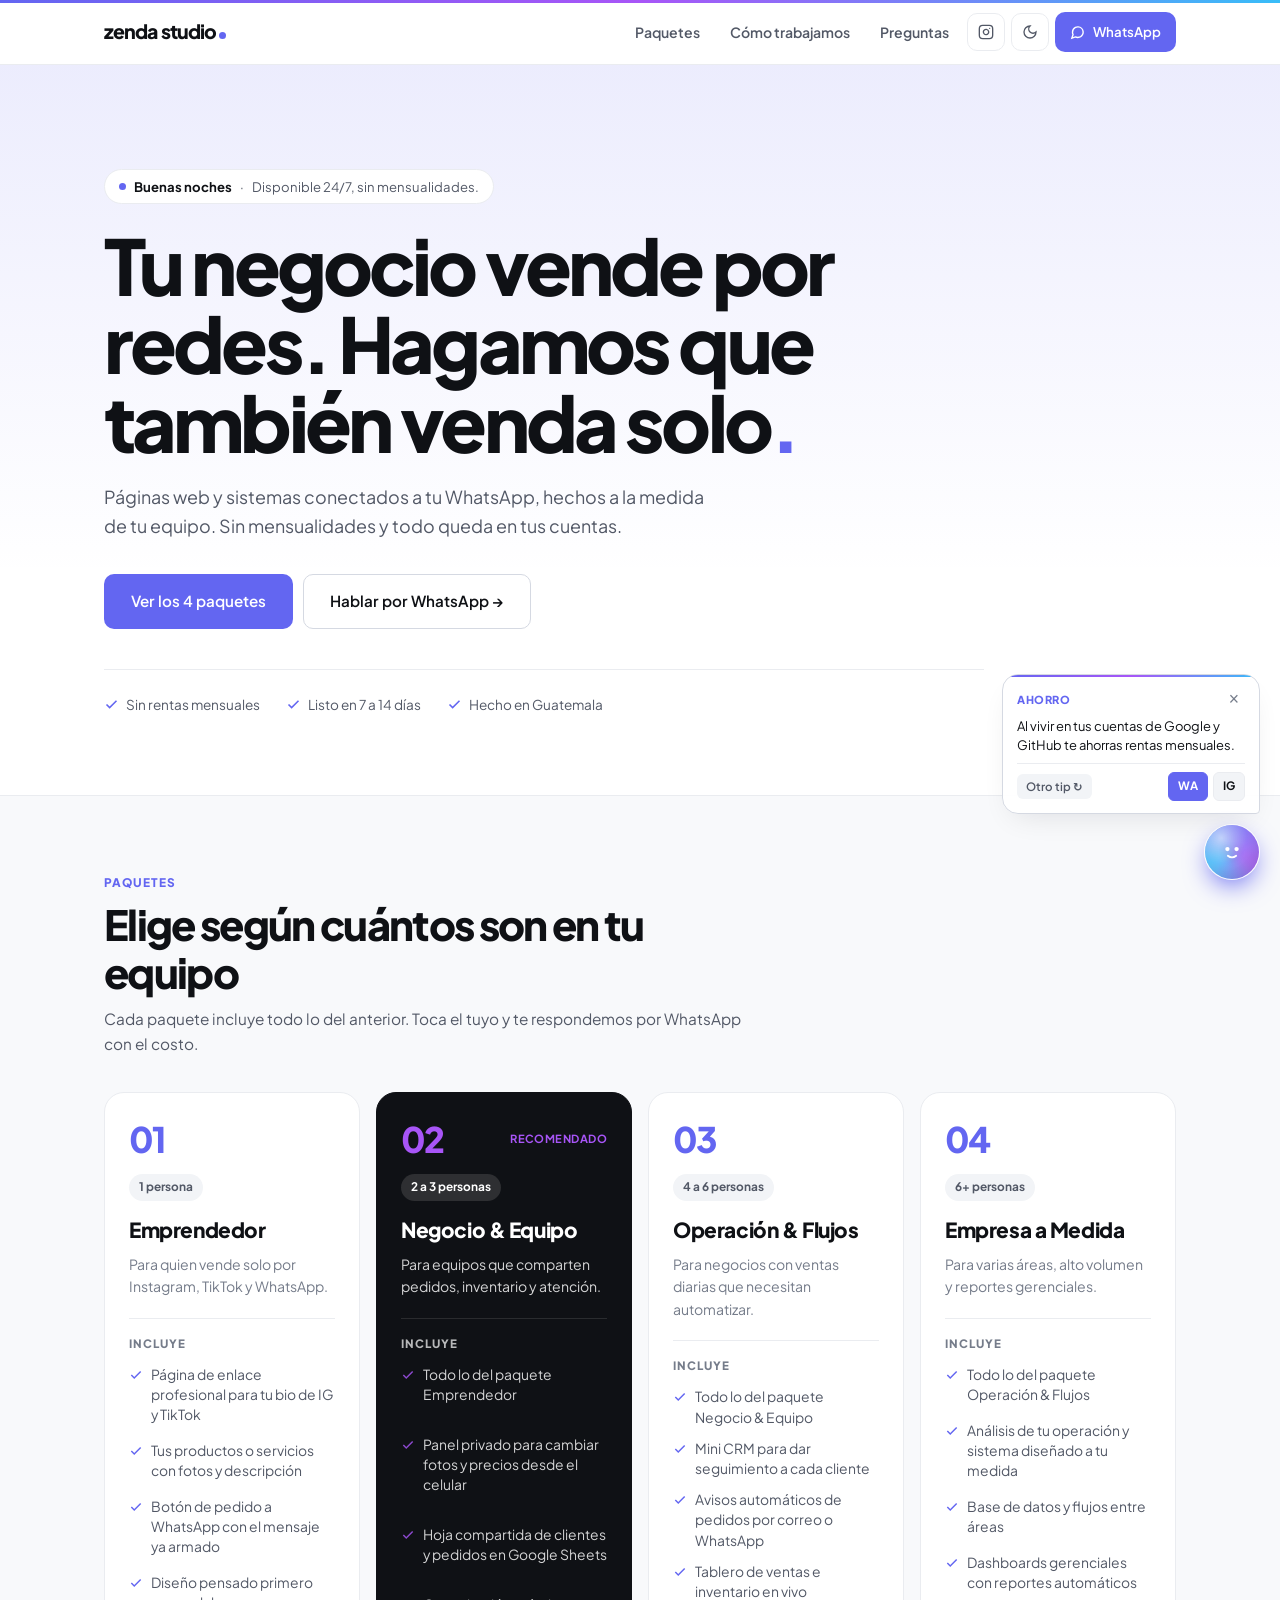
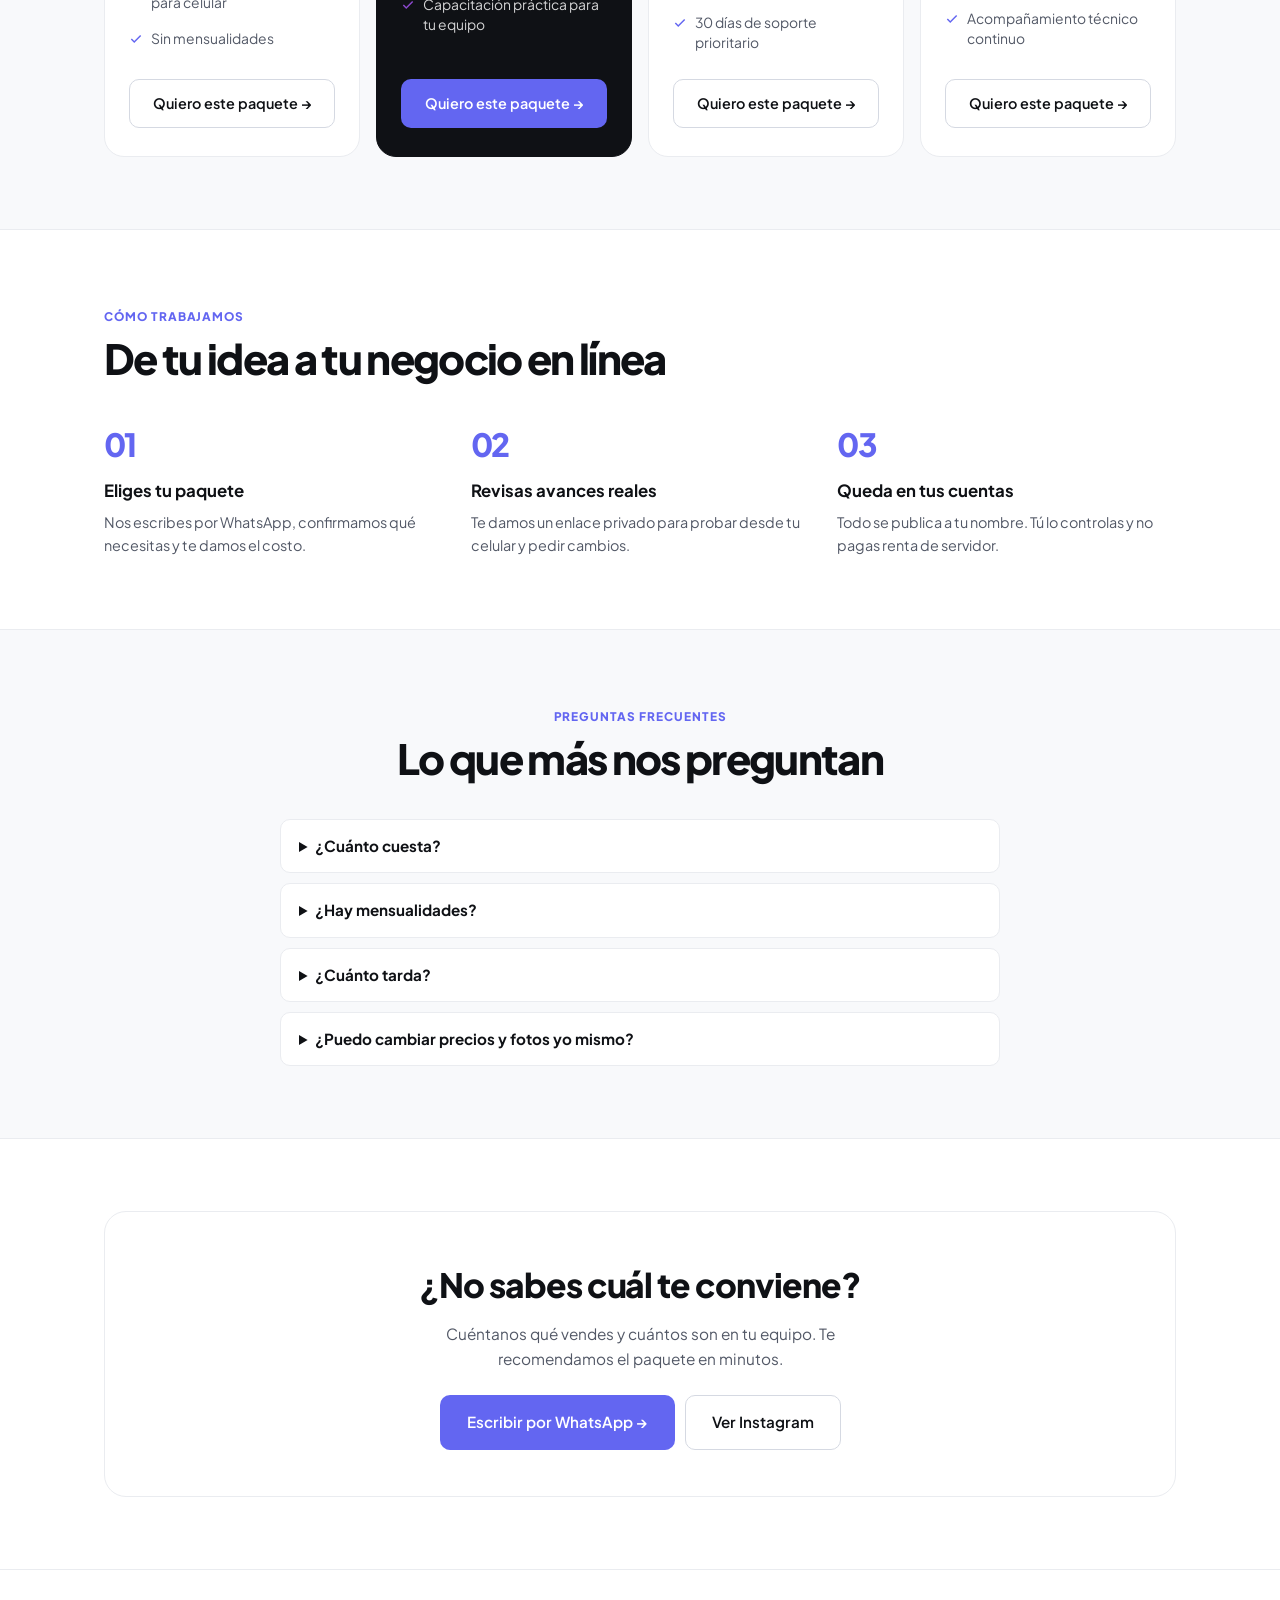
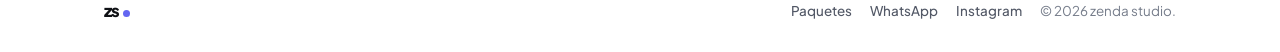
==== commit 3968f790: "v3: una sola pagina con 4 paquetes sin precios, sin catalogo" ====
--- a/docs/index.html
+++ b/docs/index.html
@@ -4,14 +4,14 @@
   <meta charset="UTF-8" />
   <meta name="viewport" content="width=device-width, initial-scale=1.0" />
   <title>zenda studio. — Páginas web y sistemas para emprendedores en Guatemala</title>
-  <meta name="description" content="Catálogos en línea, páginas web y automatización conectados a tu WhatsApp. Paquetes para 1 persona hasta empresas. Sin mensualidades. Guatemala." />
+  <meta name="description" content="4 paquetes de páginas web y sistemas conectados a tu WhatsApp, para 1 persona hasta empresas. Sin mensualidades. Guatemala." />
   <link rel="canonical" href="https://cabreera07.github.io/Zenda_Studio/" />
   <meta name="theme-color" content="#0066ff" />
   <meta property="og:type" content="website" />
   <meta property="og:locale" content="es_GT" />
   <meta property="og:site_name" content="zenda studio." />
   <meta property="og:title" content="zenda studio. — Sistemas web que convierten visitas en ventas" />
-  <meta property="og:description" content="Catálogos, páginas web y automatización conectados a tu WhatsApp. Sin mensualidades." />
+  <meta property="og:description" content="4 paquetes conectados a tu WhatsApp. Sin mensualidades." />
   <meta property="og:url" content="https://cabreera07.github.io/Zenda_Studio/" />
   <meta name="twitter:card" content="summary" />
   <link rel="icon" type="image/svg+xml" href="favicon.svg" />
@@ -20,7 +20,7 @@
   <link href="https://fonts.googleapis.com/css2?family=Plus+Jakarta+Sans:wght@400;500;600;700;800&display=swap" rel="stylesheet" />
   <link rel="stylesheet" href="css/styles.css" />
   <script type="application/ld+json">
-  {"@context":"https://schema.org","@type":"ProfessionalService","name":"zenda studio.","url":"https://cabreera07.github.io/Zenda_Studio/","telephone":"+50258798301","areaServed":"GT","priceRange":"Q1,400 - Q6,500","description":"Páginas web, catálogos conectados y automatización para negocios en Guatemala.","sameAs":["https://www.instagram.com/zenda.studio.gt/"]}
+  {"@context":"https://schema.org","@type":"ProfessionalService","name":"zenda studio.","url":"https://cabreera07.github.io/Zenda_Studio/","telephone":"+50258798301","areaServed":"GT","description":"Páginas web y sistemas conectados a WhatsApp para negocios en Guatemala.","sameAs":["https://www.instagram.com/zenda.studio.gt/"]}
   </script>
 </head>
 <body>
@@ -29,10 +29,11 @@
 
   <header class="navbar">
     <div class="container nav-inner">
-      <a href="index.html" class="brand-logo" aria-label="zenda studio, inicio"><span>zenda studio</span><span class="brand-dot"></span></a>
+      <a href="#inicio" class="brand-logo" aria-label="zenda studio, inicio"><span>zenda studio</span><span class="brand-dot"></span></a>
       <nav class="nav-right" aria-label="Navegación principal">
-        <a href="index.html" class="nav-link active" aria-current="page">Planes</a>
-        <a href="catalogo.html" class="nav-link">Catálogo</a>
+        <a href="#planes" class="nav-link nav-hide-sm">Paquetes</a>
+        <a href="#proceso" class="nav-link nav-hide-sm">Cómo trabajamos</a>
+        <a href="#faq" class="nav-link nav-hide-sm">Preguntas</a>
         <a href="https://www.instagram.com/zenda.studio.gt/" target="_blank" rel="noopener" class="icon-btn" title="Instagram @zenda.studio.gt" aria-label="Instagram">
           <svg width="16" height="16" viewBox="0 0 24 24" fill="none" stroke="currentColor" stroke-width="2" stroke-linecap="round" stroke-linejoin="round"><rect width="20" height="20" x="2" y="2" rx="5" ry="5"/><path d="M16 11.37A4 4 0 1 1 12.63 8 4 4 0 0 1 16 11.37z"/><line x1="17.5" x2="17.51" y1="6.5" y2="6.5"/></svg>
         </a>
@@ -46,7 +47,7 @@
   </header>
 
   <main id="contenido">
-    <section class="hero">
+    <section id="inicio" class="hero">
       <div class="container">
         <div class="hero-inner">
           <div class="greeting-pill">
@@ -55,16 +56,16 @@
             <span>&middot;</span>
             <span id="greeting-phrase">Haz que tu negocio venda en automático.</span>
           </div>
-          <h1>Sistemas web que convierten tus visitas de redes en ventas<span class="text-accent">.</span></h1>
-          <p class="hero-sub">Catálogo administrable, pedidos y automatización conectados directo a tu WhatsApp. Para quien vende solo por Instagram o TikTok y para equipos de 6 o más.</p>
+          <h1>Tu negocio vende por redes. Hagamos que también venda solo<span class="text-accent">.</span></h1>
+          <p class="hero-sub">Páginas web y sistemas conectados a tu WhatsApp, hechos a la medida de tu equipo. Sin mensualidades y todo queda en tus cuentas.</p>
           <div class="hero-actions">
             <a href="#planes" class="btn btn-primary btn-lg">Ver los 4 paquetes</a>
-            <a href="#" class="btn btn-secondary btn-lg js-wa-general" target="_blank" rel="noopener">Cotizar por WhatsApp &rarr;</a>
+            <a href="#" class="btn btn-secondary btn-lg js-wa-general" target="_blank" rel="noopener">Hablar por WhatsApp &rarr;</a>
           </div>
           <ul class="trust-strip">
             <li><svg width="15" height="15" viewBox="0 0 24 24" fill="none" stroke="currentColor" stroke-width="2.5" aria-hidden="true"><polyline points="20 6 9 17 4 12"/></svg> Sin rentas mensuales</li>
-            <li><svg width="15" height="15" viewBox="0 0 24 24" fill="none" stroke="currentColor" stroke-width="2.5" aria-hidden="true"><polyline points="20 6 9 17 4 12"/></svg> 50% al iniciar &middot; 50% al entregar</li>
             <li><svg width="15" height="15" viewBox="0 0 24 24" fill="none" stroke="currentColor" stroke-width="2.5" aria-hidden="true"><polyline points="20 6 9 17 4 12"/></svg> Listo en 7 a 14 días</li>
+            <li><svg width="15" height="15" viewBox="0 0 24 24" fill="none" stroke="currentColor" stroke-width="2.5" aria-hidden="true"><polyline points="20 6 9 17 4 12"/></svg> Hecho en Guatemala</li>
           </ul>
         </div>
       </div>
@@ -72,10 +73,10 @@
 
     <section id="planes" class="section section-subtle">
       <div class="container">
-        <div class="section-head centered">
-          <span class="kicker">Paquetes por tamaño de equipo</span>
-          <h2>Elige el plan según tu etapa</h2>
-          <p>Todos se conectan a tu WhatsApp y a tu Google. Toca el que te interese y te atendemos al instante.</p>
+        <div class="section-head">
+          <span class="kicker">Paquetes</span>
+          <h2>Elige según cuántos son en tu equipo</h2>
+          <p>Cada paquete incluye todo lo del anterior. Toca el tuyo y te respondemos por WhatsApp con el costo.</p>
         </div>
         <div id="plans-grid" class="plans-grid">
           <noscript><p class="empty-state">Activa JavaScript para ver los paquetes, o escríbenos por WhatsApp: +502 5879-8301.</p></noscript>
@@ -83,28 +84,28 @@
       </div>
     </section>
 
-    <section class="section">
+    <section id="proceso" class="section">
       <div class="container">
         <div class="section-head">
-          <span class="kicker">Simple y transparente</span>
-          <h2>Así pasamos tu idea a producción</h2>
+          <span class="kicker">Cómo trabajamos</span>
+          <h2>De tu idea a tu negocio en línea</h2>
         </div>
         <div class="steps-row">
-          <div class="step-item"><span class="step-num">01 / WHATSAPP</span><h3>Eliges tu paquete</h3><p>Nos escribes con el plan elegido, confirmamos alcances y arrancas con el 50%.</p></div>
-          <div class="step-item"><span class="step-num">02 / PRUEBAS</span><h3>Revisas avances reales</h3><p>Recibes un enlace privado para probar desde celular y PC y ajustar cada detalle.</p></div>
-          <div class="step-item"><span class="step-num">03 / TUYO</span><h3>Lanzamiento en tus cuentas</h3><p>Todo queda en tus propias cuentas para que edites precios y fotos sin pagar rentas.</p></div>
+          <div class="step-item"><span class="step-num">01</span><h3>Eliges tu paquete</h3><p>Nos escribes por WhatsApp, confirmamos qué necesitas y te damos el costo.</p></div>
+          <div class="step-item"><span class="step-num">02</span><h3>Revisas avances reales</h3><p>Te damos un enlace privado para probar desde tu celular y pedir cambios.</p></div>
+          <div class="step-item"><span class="step-num">03</span><h3>Queda en tus cuentas</h3><p>Todo se publica a tu nombre. Tú lo controlas y no pagas renta de servidor.</p></div>
         </div>
       </div>
     </section>
 
-    <section class="section section-subtle">
+    <section id="faq" class="section section-subtle">
       <div class="container">
         <div class="section-head centered"><span class="kicker">Preguntas frecuentes</span><h2>Lo que más nos preguntan</h2></div>
         <div class="faq">
+          <details><summary>¿Cuánto cuesta?</summary><p>Depende del paquete y de lo que necesites. Escríbenos por WhatsApp y te cotizamos el mismo día.</p></details>
           <details><summary>¿Hay mensualidades?</summary><p>No. Pagas una sola vez y el sistema vive en tus cuentas de Google y GitHub, sin renta de servidor.</p></details>
-          <details><summary>¿Cuánto tarda?</summary><p>Entre 7 y 14 días, según el paquete y qué tan rápido nos pases fotos, precios y textos.</p></details>
-          <details><summary>¿Cómo se paga?</summary><p>50% al iniciar y 50% cuando ves tu sistema funcionando. Aceptamos transferencia bancaria.</p></details>
-          <details><summary>¿Puedo cambiar precios y fotos yo mismo?</summary><p>Sí. Desde el panel privado o directo en tu Google Sheet, sin tocar código.</p></details>
+          <details><summary>¿Cuánto tarda?</summary><p>Entre 7 y 14 días, según el paquete y qué tan rápido nos pases fotos y textos.</p></details>
+          <details><summary>¿Puedo cambiar precios y fotos yo mismo?</summary><p>Sí, desde tu celular o directo en tu hoja de Google, sin tocar código.</p></details>
         </div>
       </div>
     </section>
@@ -112,11 +113,11 @@
     <section class="section">
       <div class="container">
         <div class="cta-card">
-          <h2>¿No sabes qué paquete te conviene?</h2>
-          <p>Cuéntanos qué vendes y cuántos trabajan contigo. Te recomendamos la mejor opción en minutos.</p>
+          <h2>¿No sabes cuál te conviene?</h2>
+          <p>Cuéntanos qué vendes y cuántos son en tu equipo. Te recomendamos el paquete en minutos.</p>
           <div class="cta-actions">
             <a href="#" class="btn btn-primary btn-lg js-wa-general" target="_blank" rel="noopener">Escribir por WhatsApp &rarr;</a>
-            <a href="catalogo.html" class="btn btn-secondary btn-lg">Ver catálogo</a>
+            <a href="https://www.instagram.com/zenda.studio.gt/" target="_blank" rel="noopener" class="btn btn-secondary btn-lg">Ver Instagram</a>
           </div>
         </div>
       </div>
@@ -127,8 +128,7 @@
     <div class="container footer-inner">
       <div class="brand-logo" style="font-size:1.05rem;cursor:default;"><span>zs</span><span id="secret-dot" class="brand-dot"></span></div>
       <div class="footer-links">
-        <a href="index.html">Planes</a>
-        <a href="catalogo.html">Catálogo</a>
+        <a href="#planes">Paquetes</a>
         <a href="#" class="js-wa-general" target="_blank" rel="noopener">WhatsApp</a>
         <a href="https://www.instagram.com/zenda.studio.gt/" target="_blank" rel="noopener">Instagram</a>
         <span>&copy; <span id="year"></span> zenda studio.</span>
--- a/docs/css/styles.css
+++ b/docs/css/styles.css
@@ -230,4 +230,46 @@
 }
 @media (prefers-reduced-motion:reduce){
   *,*::before,*::after{animation:none!important;transition:none!important;scroll-behavior:auto!important}
+}
+/* ===== v3: una página, 4 paquetes ===== */
+section[id]{scroll-margin-top:76px}
+.nav-link.active{background:transparent}
+.hero{padding:104px 0 80px;text-align:left;background:linear-gradient(180deg,var(--accent-wash),transparent 70%)}
+.hero-inner{max-width:880px;margin:0}
+.hero h1{font-size:clamp(2.5rem,7vw,4.8rem);line-height:1.02;letter-spacing:-.05em;margin-bottom:22px}
+.hero-sub{font-size:1.12rem;max-width:600px;margin:0 0 34px}
+.hero-actions{justify-content:flex-start}
+.trust-strip{justify-content:flex-start}
+.greeting-pill{justify-content:flex-start}
+
+.section-head h2{font-size:clamp(1.8rem,4vw,2.6rem);letter-spacing:-.04em}
+.section-head{max-width:640px}
+
+.plans-grid{gap:16px}
+.plan-card{padding:28px 24px;border-radius:20px;gap:0}
+.plan-card:hover{transform:translateY(-4px)}
+.plan-top{margin-bottom:18px}
+.plan-num{font-size:2.2rem;font-weight:800;letter-spacing:-.05em;line-height:1;color:var(--accent)}
+.plan-team{align-self:flex-start;margin-bottom:12px}
+.plan-card h3{font-size:1.3rem;margin-bottom:6px}
+.plan-for{min-height:0;margin-bottom:20px;font-size:.88rem}
+.plan-includes{font-size:.72rem;font-weight:800;text-transform:uppercase;letter-spacing:.08em;color:var(--text-muted);padding-top:16px;margin-bottom:12px;border-top:1px solid var(--border)}
+.feature-list{gap:11px;margin-bottom:26px}
+.feature-list li{font-size:.87rem}
+.plan-card.popular{background:var(--text);color:var(--bg);border-color:var(--text)}
+.plan-card.popular h3{color:var(--bg)}
+.plan-card.popular .plan-for,.plan-card.popular .feature-list li{color:var(--bg);opacity:.82}
+.plan-card.popular .plan-team{background:rgba(127,127,127,.28);color:var(--bg)}
+.plan-card.popular .plan-includes{border-top-color:rgba(127,127,127,.35);color:var(--bg);opacity:.7}
+.plan-card.popular .plan-num,.plan-card.popular .plan-popular-tag{color:var(--c2)}
+.plan-card.popular .feature-list svg{color:var(--c2)}
+
+.step-num{font-size:2rem;font-weight:800;letter-spacing:-.05em}
+.nav-hide-sm{display:inline-block}
+
+@media (max-width:1100px){.plans-grid{grid-template-columns:repeat(2,1fr)}}
+@media (max-width:760px){.nav-hide-sm{display:none}}
+@media (max-width:640px){
+  .hero{padding:56px 0 48px}
+  .plans-grid{grid-template-columns:1fr}
 }
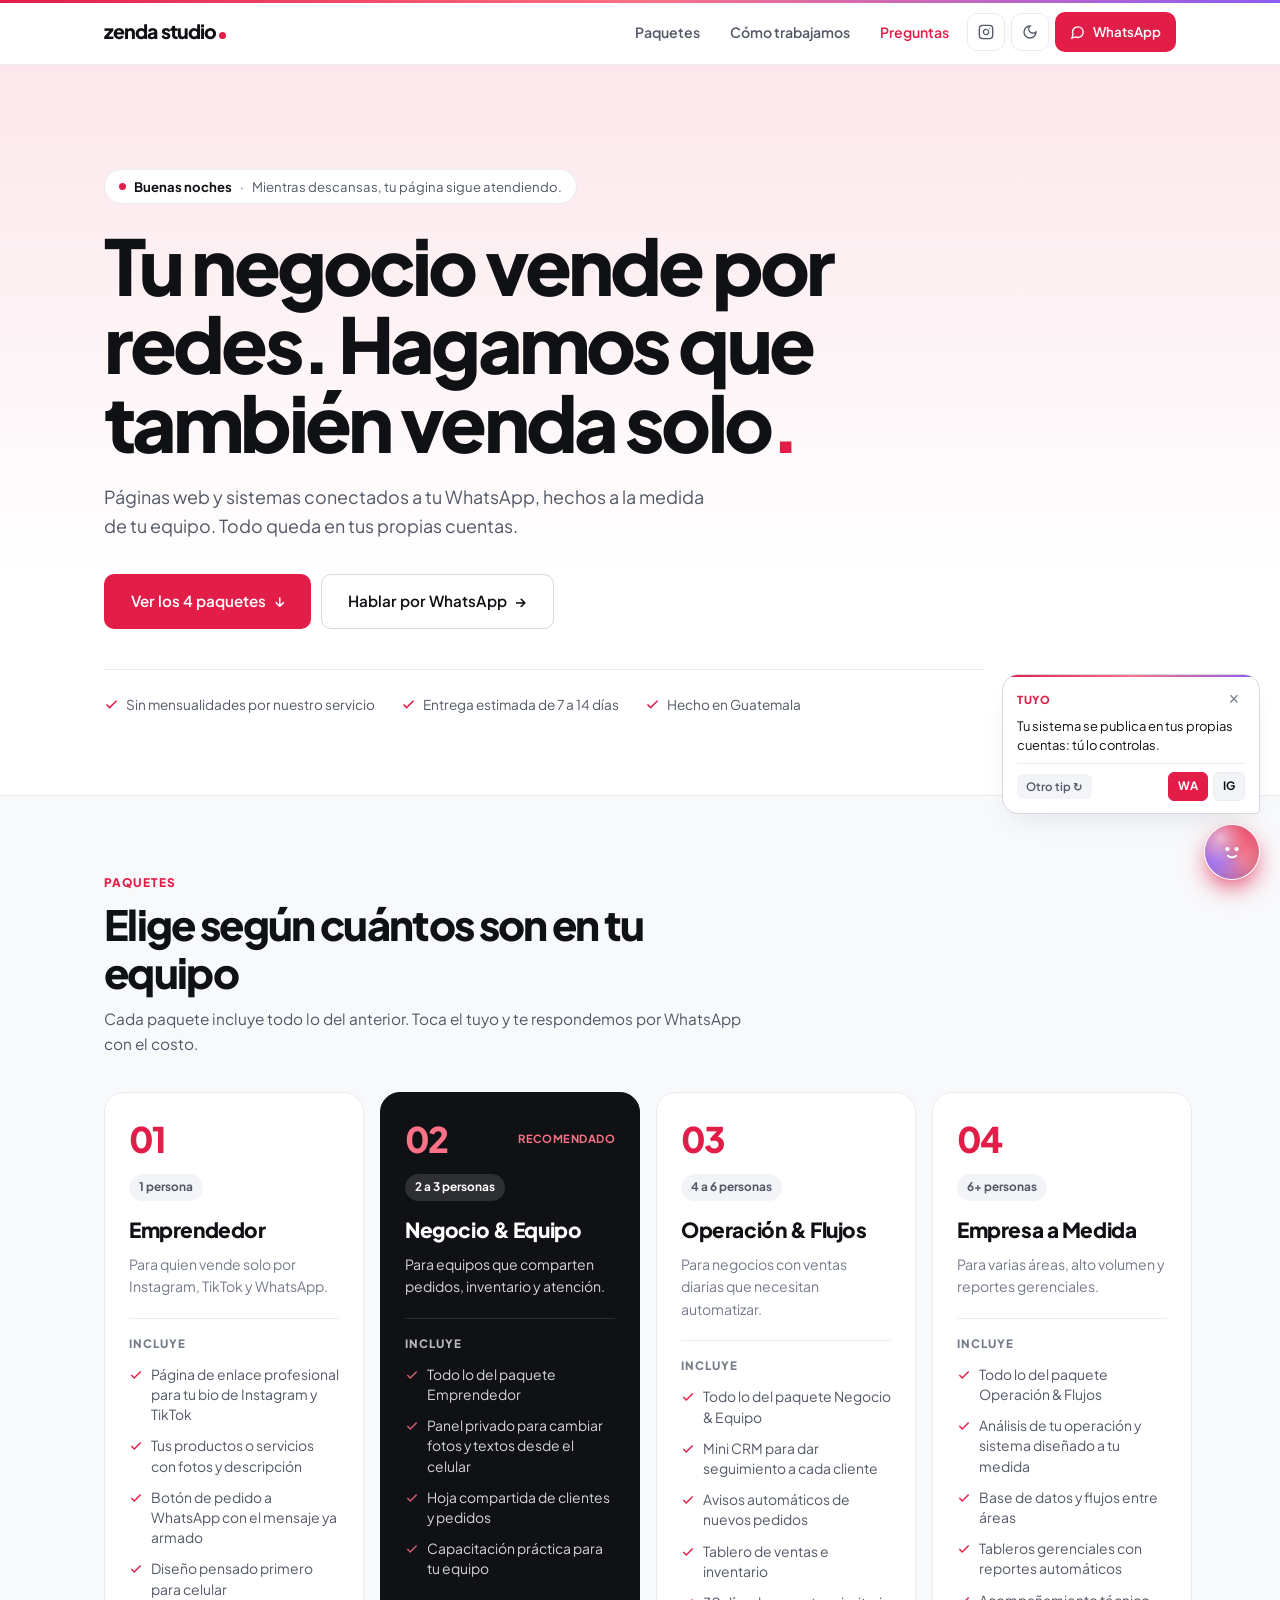
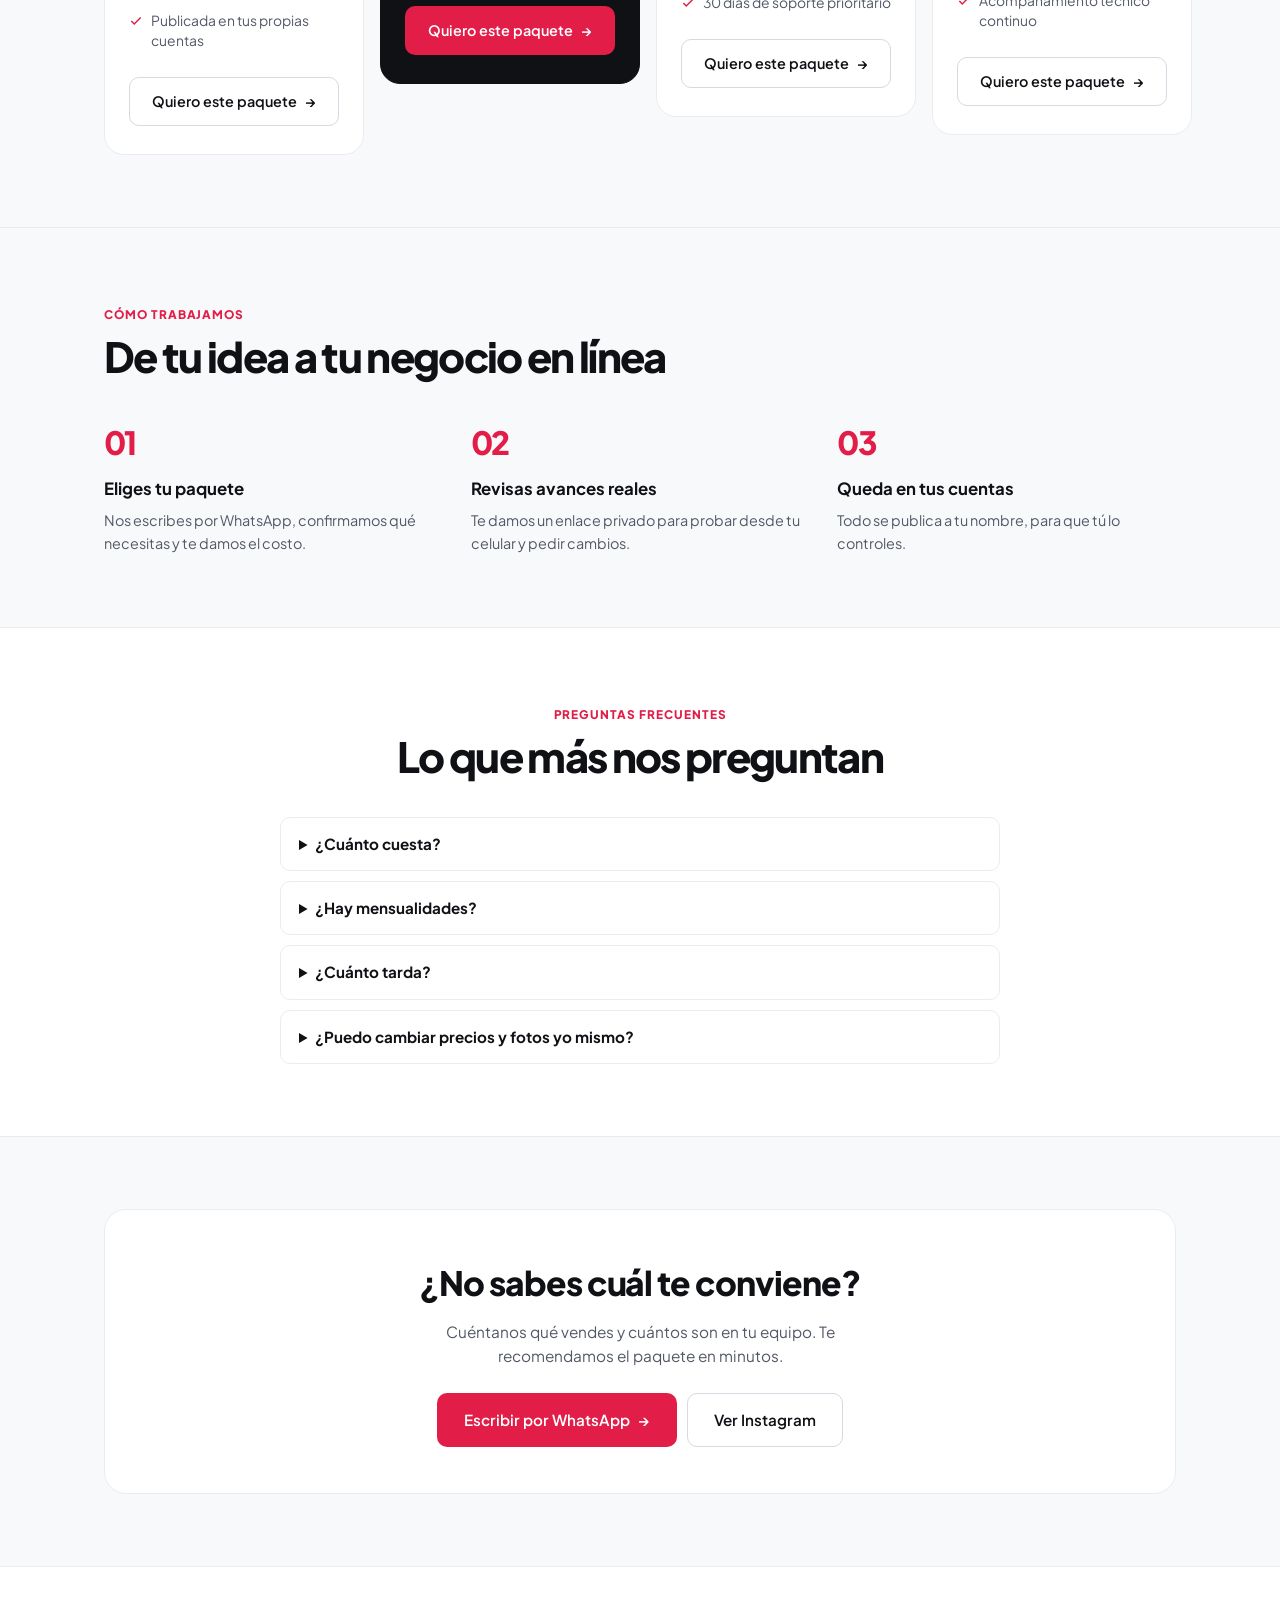
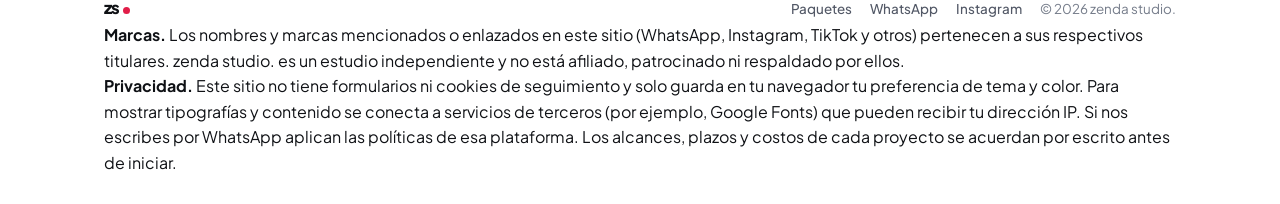
==== commit deb2dc8d: "v4: catalogo en la misma pagina, animaciones, textos legales y admin simplificado" ====
--- a/docs/index.html
+++ b/docs/index.html
@@ -4,14 +4,14 @@
   <meta charset="UTF-8" />
   <meta name="viewport" content="width=device-width, initial-scale=1.0" />
   <title>zenda studio. — Páginas web y sistemas para emprendedores en Guatemala</title>
-  <meta name="description" content="4 paquetes de páginas web y sistemas conectados a tu WhatsApp, para 1 persona hasta empresas. Sin mensualidades. Guatemala." />
+  <meta name="description" content="4 paquetes de páginas web y sistemas conectados a tu WhatsApp, para 1 persona hasta empresas. Guatemala." />
   <link rel="canonical" href="https://cabreera07.github.io/Zenda_Studio/" />
   <meta name="theme-color" content="#0066ff" />
   <meta property="og:type" content="website" />
   <meta property="og:locale" content="es_GT" />
   <meta property="og:site_name" content="zenda studio." />
   <meta property="og:title" content="zenda studio. — Sistemas web que convierten visitas en ventas" />
-  <meta property="og:description" content="4 paquetes conectados a tu WhatsApp. Sin mensualidades." />
+  <meta property="og:description" content="4 paquetes conectados a tu WhatsApp, a la medida de tu equipo." />
   <meta property="og:url" content="https://cabreera07.github.io/Zenda_Studio/" />
   <meta name="twitter:card" content="summary" />
   <link rel="icon" type="image/svg+xml" href="favicon.svg" />
@@ -19,6 +19,7 @@
   <link rel="preconnect" href="https://fonts.gstatic.com" crossorigin />
   <link href="https://fonts.googleapis.com/css2?family=Plus+Jakarta+Sans:wght@400;500;600;700;800&display=swap" rel="stylesheet" />
   <link rel="stylesheet" href="css/styles.css" />
+  <script>document.documentElement.classList.add('js');setTimeout(function(){if(!window.__zendaReady)document.documentElement.classList.remove('js')},4000);</script>
   <script type="application/ld+json">
   {"@context":"https://schema.org","@type":"ProfessionalService","name":"zenda studio.","url":"https://cabreera07.github.io/Zenda_Studio/","telephone":"+50258798301","areaServed":"GT","description":"Páginas web y sistemas conectados a WhatsApp para negocios en Guatemala.","sameAs":["https://www.instagram.com/zenda.studio.gt/"]}
   </script>
@@ -32,6 +33,7 @@
       <a href="#inicio" class="brand-logo" aria-label="zenda studio, inicio"><span>zenda studio</span><span class="brand-dot"></span></a>
       <nav class="nav-right" aria-label="Navegación principal">
         <a href="#planes" class="nav-link nav-hide-sm">Paquetes</a>
+        <a href="#catalogo" id="nav-catalogo" class="nav-link nav-hide-sm" hidden>Catálogo</a>
         <a href="#proceso" class="nav-link nav-hide-sm">Cómo trabajamos</a>
         <a href="#faq" class="nav-link nav-hide-sm">Preguntas</a>
         <a href="https://www.instagram.com/zenda.studio.gt/" target="_blank" rel="noopener" class="icon-btn" title="Instagram @zenda.studio.gt" aria-label="Instagram">
@@ -57,14 +59,14 @@
             <span id="greeting-phrase">Haz que tu negocio venda en automático.</span>
           </div>
           <h1>Tu negocio vende por redes. Hagamos que también venda solo<span class="text-accent">.</span></h1>
-          <p class="hero-sub">Páginas web y sistemas conectados a tu WhatsApp, hechos a la medida de tu equipo. Sin mensualidades y todo queda en tus cuentas.</p>
+          <p class="hero-sub">Páginas web y sistemas conectados a tu WhatsApp, hechos a la medida de tu equipo. Todo queda en tus propias cuentas.</p>
           <div class="hero-actions">
-            <a href="#planes" class="btn btn-primary btn-lg">Ver los 4 paquetes</a>
-            <a href="#" class="btn btn-secondary btn-lg js-wa-general" target="_blank" rel="noopener">Hablar por WhatsApp &rarr;</a>
+            <a href="#planes" class="btn btn-primary btn-lg"><span>Ver los 4 paquetes</span><span class="arr" aria-hidden="true">&darr;</span></a>
+            <a href="#" class="btn btn-secondary btn-lg js-wa-general" target="_blank" rel="noopener"><span>Hablar por WhatsApp</span><span class="arr" aria-hidden="true">&rarr;</span></a>
           </div>
           <ul class="trust-strip">
-            <li><svg width="15" height="15" viewBox="0 0 24 24" fill="none" stroke="currentColor" stroke-width="2.5" aria-hidden="true"><polyline points="20 6 9 17 4 12"/></svg> Sin rentas mensuales</li>
-            <li><svg width="15" height="15" viewBox="0 0 24 24" fill="none" stroke="currentColor" stroke-width="2.5" aria-hidden="true"><polyline points="20 6 9 17 4 12"/></svg> Listo en 7 a 14 días</li>
+            <li><svg width="15" height="15" viewBox="0 0 24 24" fill="none" stroke="currentColor" stroke-width="2.5" aria-hidden="true"><polyline points="20 6 9 17 4 12"/></svg> Sin mensualidades por nuestro servicio</li>
+            <li><svg width="15" height="15" viewBox="0 0 24 24" fill="none" stroke="currentColor" stroke-width="2.5" aria-hidden="true"><polyline points="20 6 9 17 4 12"/></svg> Entrega estimada de 7 a 14 días</li>
             <li><svg width="15" height="15" viewBox="0 0 24 24" fill="none" stroke="currentColor" stroke-width="2.5" aria-hidden="true"><polyline points="20 6 9 17 4 12"/></svg> Hecho en Guatemala</li>
           </ul>
         </div>
@@ -73,7 +75,7 @@
 
     <section id="planes" class="section section-subtle">
       <div class="container">
-        <div class="section-head">
+        <div class="section-head reveal">
           <span class="kicker">Paquetes</span>
           <h2>Elige según cuántos son en tu equipo</h2>
           <p>Cada paquete incluye todo lo del anterior. Toca el tuyo y te respondemos por WhatsApp con el costo.</p>
@@ -84,39 +86,51 @@
       </div>
     </section>
 
-    <section id="proceso" class="section">
-      <div class="container">
-        <div class="section-head">
+    <section id="catalogo" class="section" hidden>
+      <div class="container">
+        <div class="section-head reveal">
+          <span class="kicker">Catálogo</span>
+          <h2>Servicios individuales</h2>
+          <p>¿Necesitas algo puntual? Elige un servicio y te atendemos por WhatsApp.</p>
+        </div>
+        <div id="filtros-categorias" class="tag-bar" role="group" aria-label="Filtrar por categoría" style="margin-bottom:24px;"></div>
+        <div id="catalogo-grid" class="catalog-grid"></div>
+      </div>
+    </section>
+
+    <section id="proceso" class="section section-subtle">
+      <div class="container">
+        <div class="section-head reveal">
           <span class="kicker">Cómo trabajamos</span>
           <h2>De tu idea a tu negocio en línea</h2>
         </div>
         <div class="steps-row">
-          <div class="step-item"><span class="step-num">01</span><h3>Eliges tu paquete</h3><p>Nos escribes por WhatsApp, confirmamos qué necesitas y te damos el costo.</p></div>
-          <div class="step-item"><span class="step-num">02</span><h3>Revisas avances reales</h3><p>Te damos un enlace privado para probar desde tu celular y pedir cambios.</p></div>
-          <div class="step-item"><span class="step-num">03</span><h3>Queda en tus cuentas</h3><p>Todo se publica a tu nombre. Tú lo controlas y no pagas renta de servidor.</p></div>
-        </div>
-      </div>
-    </section>
-
-    <section id="faq" class="section section-subtle">
-      <div class="container">
-        <div class="section-head centered"><span class="kicker">Preguntas frecuentes</span><h2>Lo que más nos preguntan</h2></div>
-        <div class="faq">
-          <details><summary>¿Cuánto cuesta?</summary><p>Depende del paquete y de lo que necesites. Escríbenos por WhatsApp y te cotizamos el mismo día.</p></details>
-          <details><summary>¿Hay mensualidades?</summary><p>No. Pagas una sola vez y el sistema vive en tus cuentas de Google y GitHub, sin renta de servidor.</p></details>
-          <details><summary>¿Cuánto tarda?</summary><p>Entre 7 y 14 días, según el paquete y qué tan rápido nos pases fotos y textos.</p></details>
-          <details><summary>¿Puedo cambiar precios y fotos yo mismo?</summary><p>Sí, desde tu celular o directo en tu hoja de Google, sin tocar código.</p></details>
-        </div>
-      </div>
-    </section>
-
-    <section class="section">
-      <div class="container">
-        <div class="cta-card">
+          <div class="step-item reveal" style="--d:0ms"><span class="step-num">01</span><h3>Eliges tu paquete</h3><p>Nos escribes por WhatsApp, confirmamos qué necesitas y te damos el costo.</p></div>
+          <div class="step-item reveal" style="--d:90ms"><span class="step-num">02</span><h3>Revisas avances reales</h3><p>Te damos un enlace privado para probar desde tu celular y pedir cambios.</p></div>
+          <div class="step-item reveal" style="--d:180ms"><span class="step-num">03</span><h3>Queda en tus cuentas</h3><p>Todo se publica a tu nombre, para que tú lo controles.</p></div>
+        </div>
+      </div>
+    </section>
+
+    <section id="faq" class="section">
+      <div class="container">
+        <div class="section-head centered reveal"><span class="kicker">Preguntas frecuentes</span><h2>Lo que más nos preguntan</h2></div>
+        <div class="faq reveal">
+          <details><summary>¿Cuánto cuesta?</summary><p>Depende del paquete y de lo que necesites. Escríbenos por WhatsApp y te cotizamos.</p></details>
+          <details><summary>¿Hay mensualidades?</summary><p>Nuestro servicio se paga una sola vez. Tu sitio puede usar servicios de terceros, cada uno con sus propias condiciones; te explicamos cuáles antes de empezar.</p></details>
+          <details><summary>¿Cuánto tarda?</summary><p>Estimamos entre 7 y 14 días, según el alcance y qué tan rápido nos envíes fotos y textos.</p></details>
+          <details><summary>¿Puedo cambiar precios y fotos yo mismo?</summary><p>Sí, según el paquete: desde un panel privado o una hoja de cálculo, sin tocar código.</p></details>
+        </div>
+      </div>
+    </section>
+
+    <section class="section section-subtle">
+      <div class="container">
+        <div class="cta-card reveal">
           <h2>¿No sabes cuál te conviene?</h2>
           <p>Cuéntanos qué vendes y cuántos son en tu equipo. Te recomendamos el paquete en minutos.</p>
           <div class="cta-actions">
-            <a href="#" class="btn btn-primary btn-lg js-wa-general" target="_blank" rel="noopener">Escribir por WhatsApp &rarr;</a>
+            <a href="#" class="btn btn-primary btn-lg js-wa-general" target="_blank" rel="noopener"><span>Escribir por WhatsApp</span><span class="arr" aria-hidden="true">&rarr;</span></a>
             <a href="https://www.instagram.com/zenda.studio.gt/" target="_blank" rel="noopener" class="btn btn-secondary btn-lg">Ver Instagram</a>
           </div>
         </div>
@@ -124,14 +138,40 @@
     </section>
   </main>
 
+  <div id="service-modal" class="modal-overlay" hidden>
+    <div class="modal-card" role="dialog" aria-modal="true" aria-labelledby="modal-title">
+      <button type="button" id="modal-close" class="modal-close" aria-label="Cerrar">&times;</button>
+      <div id="modal-media" class="modal-media"></div>
+      <div id="modal-thumbs" class="modal-thumbs"></div>
+      <div class="modal-body">
+        <span id="modal-cat" class="kicker"></span>
+        <div class="card-head">
+          <h2 id="modal-title" style="font-size:1.35rem;"></h2>
+          <span id="modal-price" class="card-price" style="font-size:1.2rem;"></span>
+        </div>
+        <p id="modal-desc" class="card-desc"></p>
+        <ul id="modal-features" class="feature-list"></ul>
+        <div class="modal-actions">
+          <a href="#" id="modal-wa-btn" data-svc="" target="_blank" rel="noopener" class="btn btn-primary"><span>Pedir por WhatsApp</span><span class="arr" aria-hidden="true">&rarr;</span></a>
+        </div>
+      </div>
+    </div>
+  </div>
+
   <footer class="footer">
-    <div class="container footer-inner">
-      <div class="brand-logo" style="font-size:1.05rem;cursor:default;"><span>zs</span><span id="secret-dot" class="brand-dot"></span></div>
-      <div class="footer-links">
-        <a href="#planes">Paquetes</a>
-        <a href="#" class="js-wa-general" target="_blank" rel="noopener">WhatsApp</a>
-        <a href="https://www.instagram.com/zenda.studio.gt/" target="_blank" rel="noopener">Instagram</a>
-        <span>&copy; <span id="year"></span> zenda studio.</span>
+    <div class="container">
+      <div class="footer-inner">
+        <div class="brand-logo" style="font-size:1.05rem;cursor:default;"><span>zs</span><span id="secret-dot" class="brand-dot"></span></div>
+        <div class="footer-links">
+          <a href="#planes">Paquetes</a>
+          <a href="#" class="js-wa-general" target="_blank" rel="noopener">WhatsApp</a>
+          <a href="https://www.instagram.com/zenda.studio.gt/" target="_blank" rel="noopener">Instagram</a>
+          <span>&copy; <span id="year"></span> zenda studio.</span>
+        </div>
+      </div>
+      <div class="legal">
+        <p><strong>Marcas.</strong> Los nombres y marcas mencionados o enlazados en este sitio (WhatsApp, Instagram, TikTok y otros) pertenecen a sus respectivos titulares. zenda studio. es un estudio independiente y no está afiliado, patrocinado ni respaldado por ellos.</p>
+        <p><strong>Privacidad.</strong> Este sitio no tiene formularios ni cookies de seguimiento y solo guarda en tu navegador tu preferencia de tema y color. Para mostrar tipografías y contenido se conecta a servicios de terceros (por ejemplo, Google Fonts) que pueden recibir tu dirección IP. Si nos escribes por WhatsApp aplican las políticas de esa plataforma. Los alcances, plazos y costos de cada proyecto se acuerdan por escrito antes de iniciar.</p>
       </div>
     </div>
   </footer>
